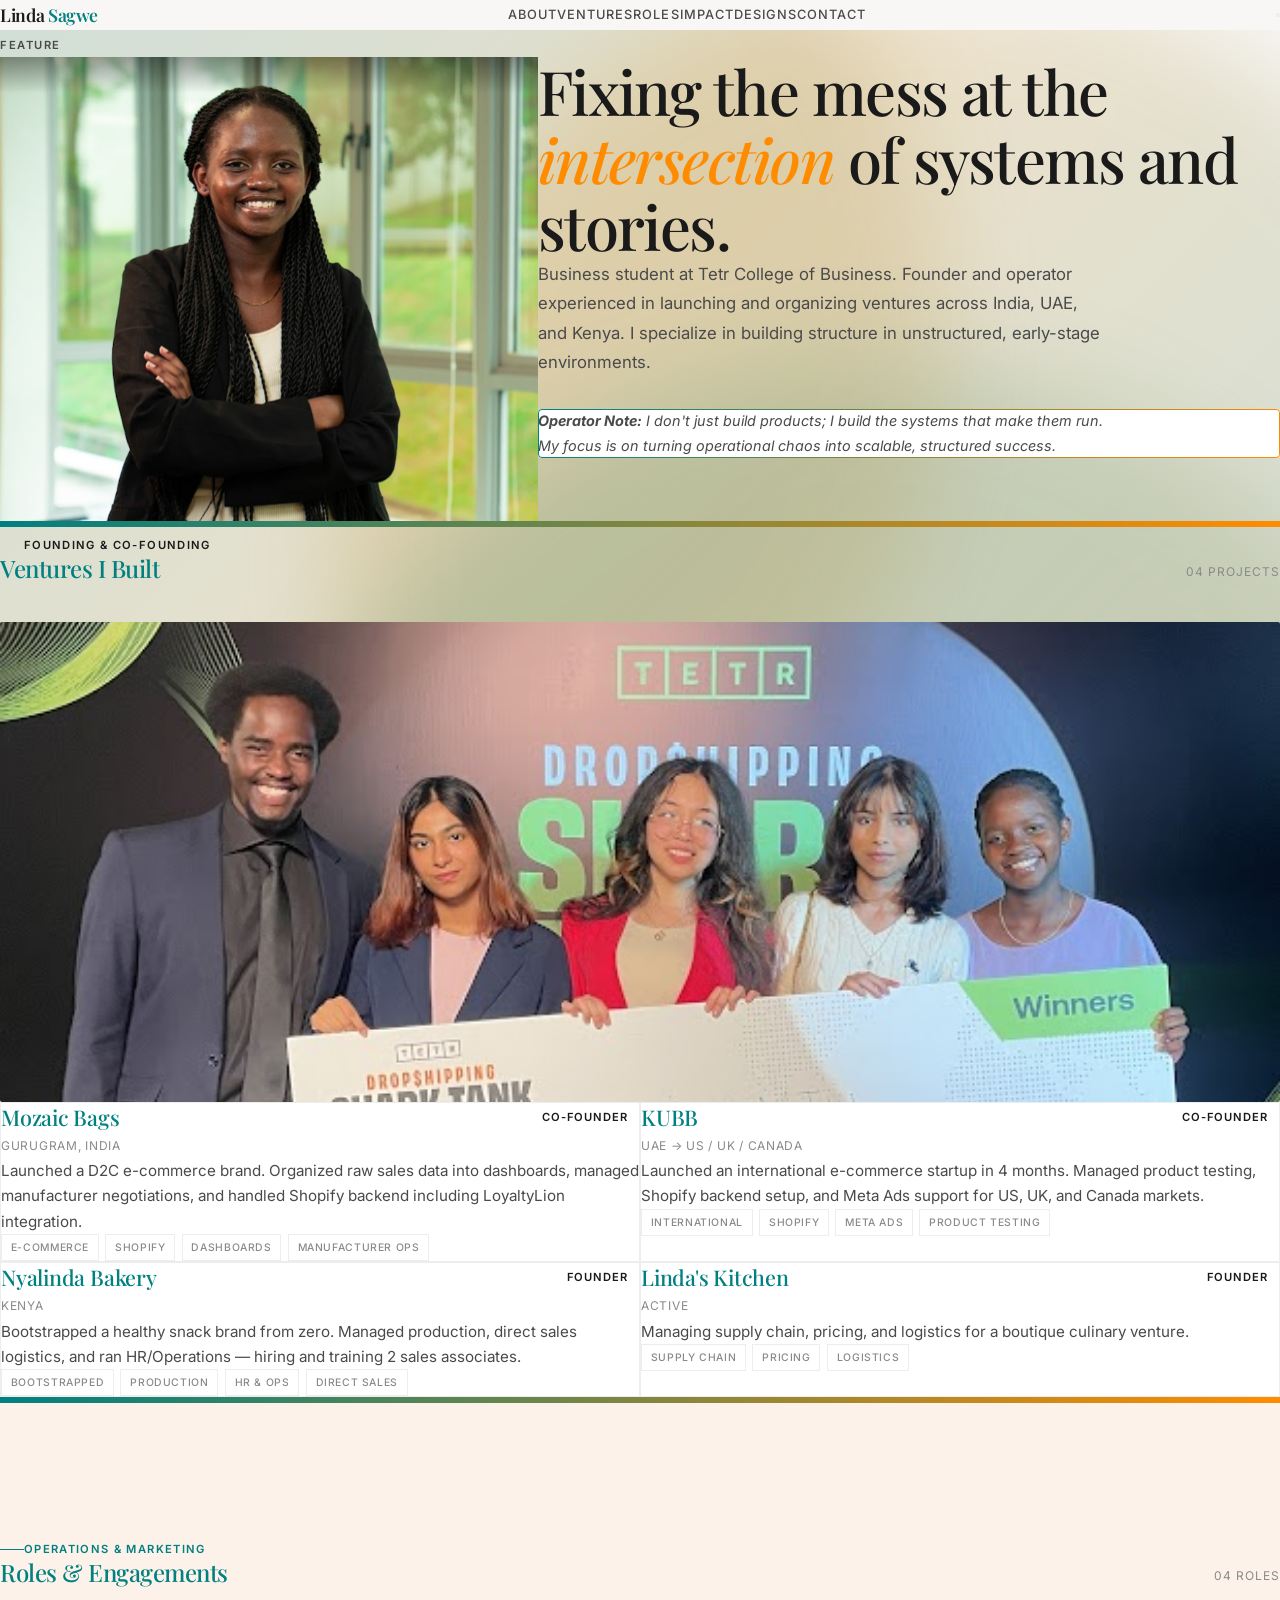
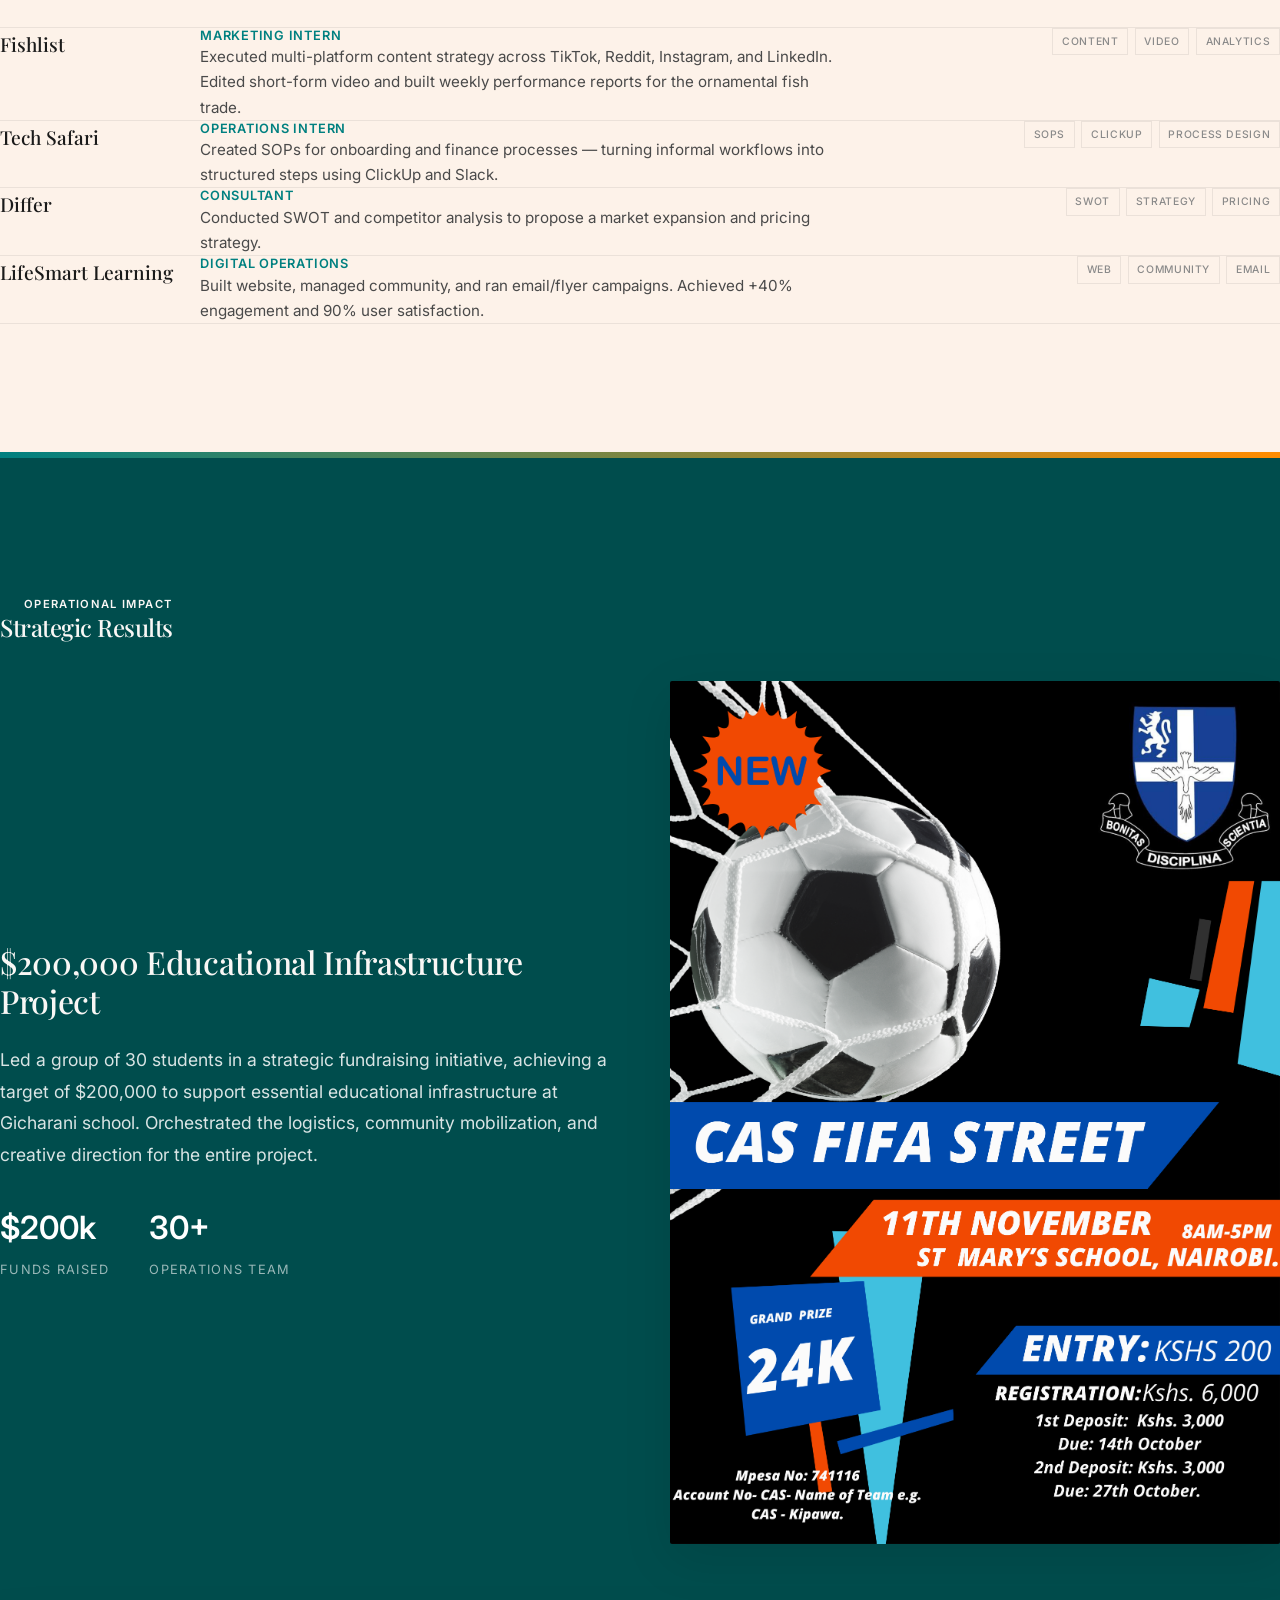
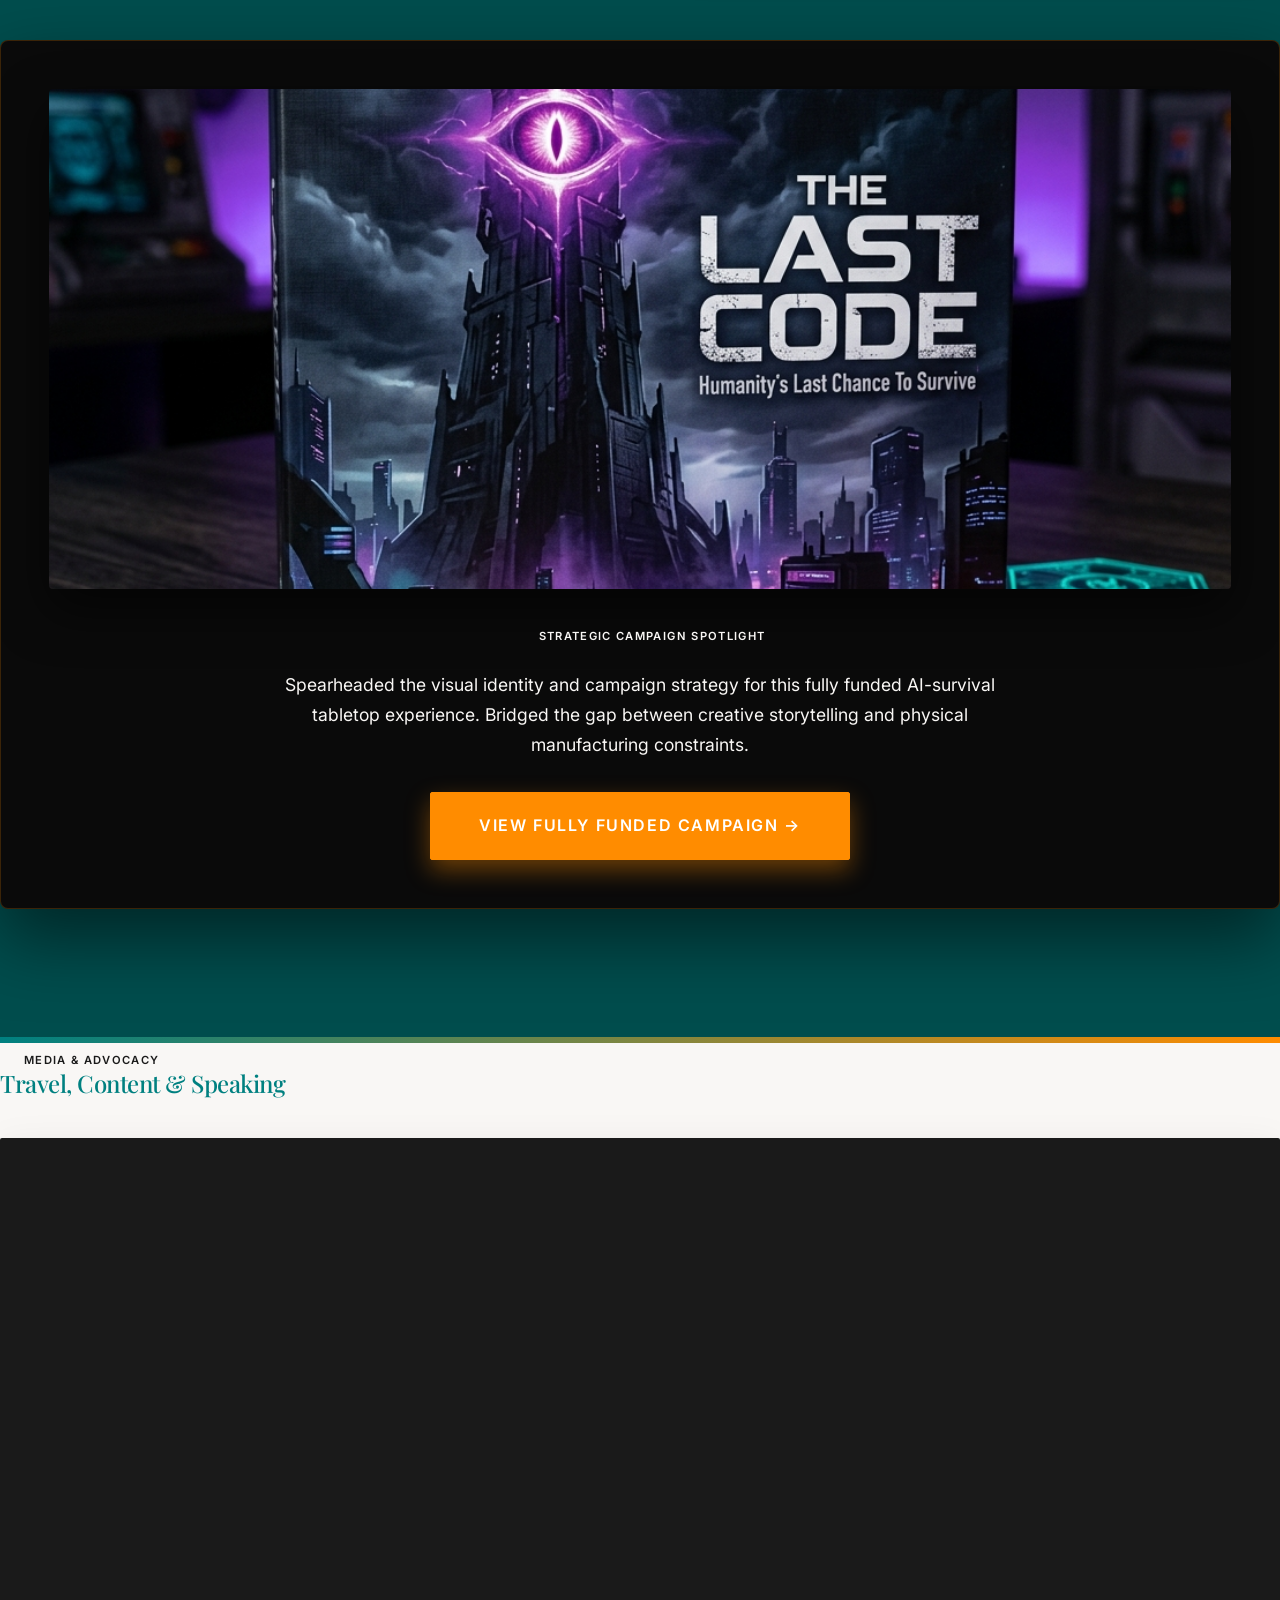
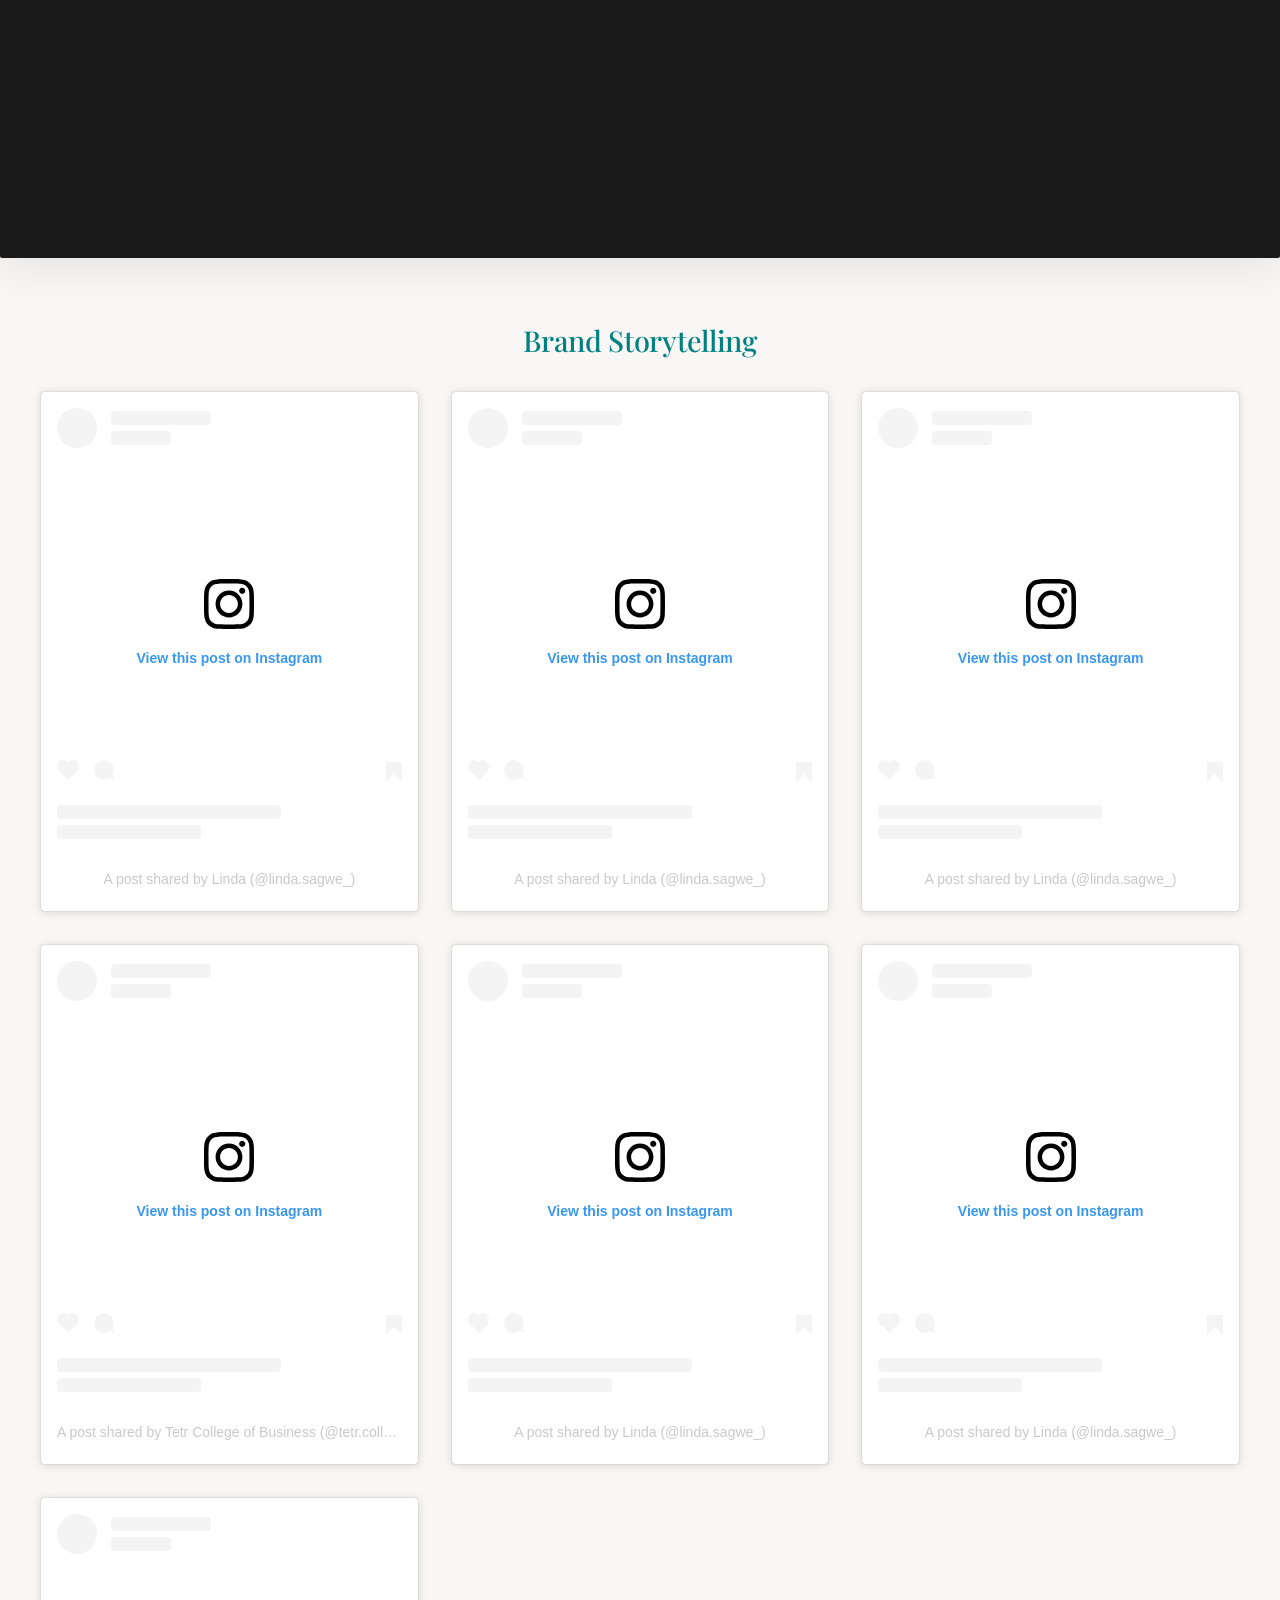
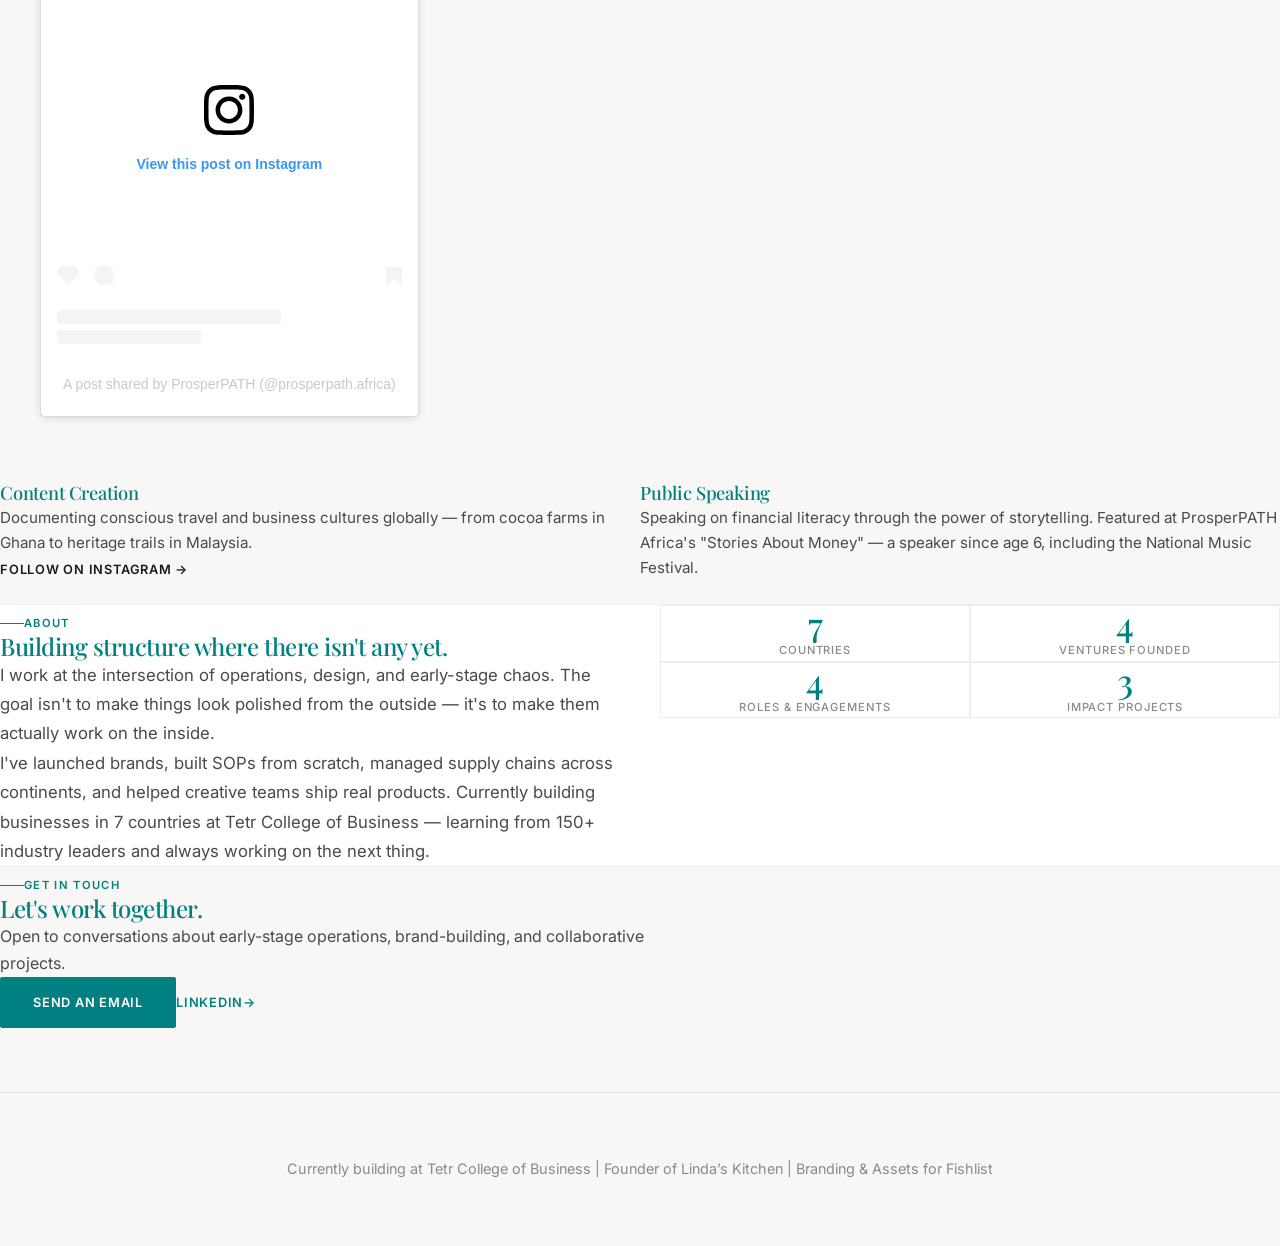
==== index.html @ a7303e4a "High-Contrast Rebrand: Implemented full-section color blocking, dynamic gradient blobs, bold divider" ====
<!DOCTYPE html>
<html lang="en">
<head>
  <meta charset="UTF-8">
  <meta name="viewport" content="width=device-width, initial-scale=1.0">
  <title>Linda Sagwe — Founder, Operator, Builder</title>
  <meta name="description" content="Portfolio of Linda Sagwe. Business student at Tetr College. Founder and operator building structure in unstructured, early-stage environments across India, UAE, and Kenya.">

  <!-- Fonts -->
  <link rel="preconnect" href="https://fonts.googleapis.com">
  <link rel="preconnect" href="https://fonts.gstatic.com" crossorigin>
  <link href="https://fonts.googleapis.com/css2?family=Inter:wght@400;500;600;700&family=Playfair+Display:ital,wght@0,400;0,500;0,600;1,400;1,500&display=swap" rel="stylesheet">

  <!-- Styles -->
  <link rel="stylesheet" href="styles.css">
</head>
<body>

  <div class="bg-blobs">
    <div class="blob blob-1"></div>
    <div class="blob blob-2"></div>
    <div class="blob blob-3"></div>
  </div>

  <div class="container">

    <!-- ========== HEADER ========== -->
    <header class="site-header" id="site-header">
      <a href="index.html" class="logo">Linda <span>Sagwe</span></a>
      <nav class="nav-links" id="nav-links">
        <a href="#about">ABOUT</a>
        <a href="#ventures">VENTURES</a>
        <a href="#roles">ROLES</a>
        <a href="#impact">IMPACT</a>
        <a href="designs.html">DESIGNS</a>
        <a href="#contact">CONTACT</a>
      </nav>
      <button class="menu-toggle" id="menu-toggle" aria-label="Toggle menu">
        <span></span>
        <span></span>
        <span></span>
      </button>
    </header>

    <main>

      <!-- ========== HERO ========== -->
      <section class="hero" id="hero">
        <span class="hero-label reveal">Feature</span>
        <div class="hero-grid">
          <div class="hero-image reveal reveal-delay-1">
            <img src="assets/hero-photo.png" alt="Linda Sagwe — Founder and Operator">
          </div>
          <div class="hero-content">
            <h1 class="reveal reveal-delay-1">Fixing the mess at the <em>intersection</em> of systems and stories.</h1>
            <p class="hero-sub reveal reveal-delay-2">Business student at <a href="https://tetr.com/" target="_blank" style="color: inherit; text-decoration: none;" onmouseover="this.style.opacity='0.7'" onmouseout="this.style.opacity='1'">Tetr College of Business</a>. Founder and operator experienced in launching and organizing ventures across India, UAE, and Kenya. I specialize in building structure in unstructured, early-stage environments.</p>
            
            <div class="operator-box reveal reveal-delay-3" style="margin-top: 2rem;">
              <p style="margin-bottom: 0; font-size: 0.9rem; font-style: italic; color: var(--color-text-secondary);">
                <strong>Operator Note:</strong> I don't just build products; I build the systems that make them run. My focus is on turning operational chaos into scalable, structured success.
              </p>
            </div>
          </div>
        </div>
      </section>

      <hr class="divider-bold">

      <!-- ========== SECTION 1: FOUNDING & CO-FOUNDING ========== -->
      <section id="ventures" class="section-glow-teal-orange">
        <div class="section-header reveal">
          <div>
            <span class="section-label terracotta">Founding & Co-Founding</span>
            <h2>Ventures I Built</h2>
          </div>
          <span class="section-count">04 Projects</span>
        </div>

        <div class="ventures-hero-image reveal">
          <img src="assets/ventures-hero.png" alt="KUBB Labyrinth team winning Tetr Dropshipping Shark Tank Dubai — $2,500 prize">
        </div>

        <div class="ventures-grid stagger-children">

          <!-- Mozaic Bags -->
          <div class="venture-card accent-terracotta reveal">
            <div class="venture-card-header">
              <div>
                <h3><a href="https://www.instagram.com/mozaiclife.co/" target="_blank" style="color: inherit; text-decoration: none;" onmouseover="this.style.opacity='0.7'" onmouseout="this.style.opacity='1'">Mozaic Bags</a></h3>
                <span class="venture-location">Gurugram, India</span>
              </div>
              <span class="venture-role terracotta">Co-Founder</span>
            </div>
            <p>Launched a D2C e-commerce brand. Organized raw sales data into dashboards, managed manufacturer negotiations, and handled Shopify backend including LoyaltyLion integration.</p>
            <div class="venture-tags">
              <span class="venture-tag">E-Commerce</span>
              <span class="venture-tag">Shopify</span>
              <span class="venture-tag">Dashboards</span>
              <span class="venture-tag">Manufacturer Ops</span>
            </div>
          </div>

          <!-- KUBB -->
          <div class="venture-card accent-terracotta reveal">
            <div class="venture-card-header">
              <div>
                <h3>KUBB</h3>
                <span class="venture-location">UAE → US / UK / Canada</span>
              </div>
              <span class="venture-role terracotta">Co-Founder</span>
            </div>
            <p>Launched an international e-commerce startup in 4 months. Managed product testing, Shopify backend setup, and Meta Ads support for US, UK, and Canada markets.</p>
            <div class="venture-tags">
              <span class="venture-tag">International</span>
              <span class="venture-tag">Shopify</span>
              <span class="venture-tag">Meta Ads</span>
              <span class="venture-tag">Product Testing</span>
            </div>
          </div>

          <!-- Nyalinda Bakery -->
          <div class="venture-card accent-terracotta reveal">
            <div class="venture-card-header">
              <div>
                <h3>Nyalinda Bakery</h3>
                <span class="venture-location">Kenya</span>
              </div>
              <span class="venture-role terracotta">Founder</span>
            </div>
            <p>Bootstrapped a healthy snack brand from zero. Managed production, direct sales logistics, and ran HR/Operations — hiring and training 2 sales associates.</p>
            <div class="venture-tags">
              <span class="venture-tag">Bootstrapped</span>
              <span class="venture-tag">Production</span>
              <span class="venture-tag">HR & Ops</span>
              <span class="venture-tag">Direct Sales</span>
            </div>
          </div>

          <!-- Linda's Kitchen -->
          <div class="venture-card accent-terracotta reveal">
            <div class="venture-card-header">
              <div>
                <h3>Linda's Kitchen</h3>
                <span class="venture-location">Active</span>
              </div>
              <span class="venture-role terracotta">Founder</span>
            </div>
            <p>Managing supply chain, pricing, and logistics for a boutique culinary venture.</p>
            <div class="venture-tags">
              <span class="venture-tag">Supply Chain</span>
              <span class="venture-tag">Pricing</span>
              <span class="venture-tag">Logistics</span>
            </div>
          </div>

        </div>
      </section>

      <hr class="divider-bold">

      <!-- ========== SECTION 2: OPERATIONS & MARKETING ========== -->
      <section id="roles" class="section-roles">
        <div class="section-header reveal">
          <div>
            <span class="section-label teal">Operations & Marketing</span>
            <h2>Roles & Engagements</h2>
          </div>
          <span class="section-count">04 Roles</span>
        </div>

        <div class="roles-list">

          <!-- Fishlist -->
          <div class="role-item reveal">
            <span class="role-org"><a href="https://fishlist.com.sg/" target="_blank" style="color: inherit; text-decoration: none;" onmouseover="this.style.opacity='0.7'" onmouseout="this.style.opacity='1'">Fishlist</a></span>
            <div class="role-content">
              <h3>Marketing Intern</h3>
              <p>Executed multi-platform content strategy across TikTok, Reddit, Instagram, and LinkedIn. Edited short-form video and built weekly performance reports for the ornamental fish trade.</p>
            </div>
            <div class="role-tags">
              <span class="venture-tag">Content</span>
              <span class="venture-tag">Video</span>
              <span class="venture-tag">Analytics</span>
            </div>
          </div>

          <!-- Tech Safari -->
          <div class="role-item reveal">
            <span class="role-org"><a href="https://www.techsafari.io/" target="_blank" style="color: inherit; text-decoration: none;" onmouseover="this.style.opacity='0.7'" onmouseout="this.style.opacity='1'">Tech Safari</a></span>
            <div class="role-content">
              <h3>Operations Intern</h3>
              <p>Created SOPs for onboarding and finance processes — turning informal workflows into structured steps using ClickUp and Slack.</p>
            </div>
            <div class="role-tags">
              <span class="venture-tag">SOPs</span>
              <span class="venture-tag">ClickUp</span>
              <span class="venture-tag">Process Design</span>
            </div>
          </div>

          <!-- Differ.chat -->
          <div class="role-item reveal">
            <span class="role-org"><a href="https://www.linkedin.com/company/differ-chat/" target="_blank" style="color: inherit; text-decoration: none;" onmouseover="this.style.opacity='0.7'" onmouseout="this.style.opacity='1'">Differ</a></span>
            <div class="role-content">
              <h3>Consultant</h3>
              <p>Conducted SWOT and competitor analysis to propose a market expansion and pricing strategy.</p>
            </div>
            <div class="role-tags">
              <span class="venture-tag">SWOT</span>
              <span class="venture-tag">Strategy</span>
              <span class="venture-tag">Pricing</span>
            </div>
          </div>

          <!-- Lifesmart -->
          <div class="role-item reveal">
            <span class="role-org"><a href="https://www.linkedin.com/company/lifesmart-learning/" target="_blank" style="color: inherit; text-decoration: none;" onmouseover="this.style.opacity='0.7'" onmouseout="this.style.opacity='1'">LifeSmart Learning</a></span>
            <div class="role-content">
              <h3>Digital Operations</h3>
              <p>Built website, managed community, and ran email/flyer campaigns. Achieved +40% engagement and 90% user satisfaction.</p>
            </div>
            <div class="role-tags">
              <span class="venture-tag">Web</span>
              <span class="venture-tag">Community</span>
              <span class="venture-tag">Email</span>
            </div>
          </div>

        </div>
      </section>

      <hr class="divider-bold">

      <!-- ========== SECTION 3: SOCIAL INNOVATION ========== -->
      <!-- ========== SECTION 3: STRATEGIC IMPACT ========== -->
      <section id="impact" class="section-impact">
        <div class="section-header reveal">
          <div>
            <span class="section-label" style="color: #F9F7F5 !important;">Operational Impact</span>
            <h2 style="color: #F9F7F5 !important;">Strategic Results</h2>
          </div>
        </div>

        <div class="impact-featured reveal" style="display: grid; grid-template-columns: 1fr 1fr; gap: 60px; align-items: center; margin-bottom: 80px;">
          <div class="impact-text">
            <h3 style="font-size: 2rem; margin-bottom: 24px; line-height: 1.2; color: #F9F7F5 !important;">$200,000 Educational Infrastructure Project</h3>
            <p style="font-size: 1.1rem; color: rgba(255,255,255,0.85) !important; line-height: 1.8; margin-bottom: 30px;">
              Led a group of 30 students in a strategic fundraising initiative, achieving a target of $200,000 to support essential educational infrastructure at Gicharani school. Orchestrated the logistics, community mobilization, and creative direction for the entire project.
            </p>
            <div style="display: flex; gap: 40px;">
              <div>
                <span style="display: block; font-size: 2rem; font-weight: 600; color: #fff;">$200k</span>
                <span style="font-size: 0.8rem; text-transform: uppercase; letter-spacing: 0.1em; color: rgba(255,255,255,0.6);">Funds Raised</span>
              </div>
              <div>
                <span style="display: block; font-size: 2rem; font-weight: 600; color: #fff;">30+</span>
                <span style="font-size: 0.8rem; text-transform: uppercase; letter-spacing: 0.1em; color: rgba(255,255,255,0.6);">Operations Team</span>
              </div>
            </div>
          </div>
          <div class="impact-visual">
            <img src="assets/Professional Designs/print-gicharani-charity-sports.png" alt="Gicharani Project Result" loading="lazy" style="width: 100%; height: auto; border-radius: 2px; box-shadow: 0 15px 50px rgba(0,0,0,0.1);">
          </div>
        </div>

        <!-- The Last Code Spotlight (Dark Mode) -->
        <div class="impact-card reveal" style="background: #0a0a0a; padding: 3rem; border: 1px solid rgba(255,140,0,0.2); border-radius: 8px; color: #fff; position: relative; overflow: hidden; display: flex; flex-direction: column; align-items: center; text-align: center; margin-top: 6rem; box-shadow: 0 30px 70px rgba(0,0,0,0.5);">
          <div class="impact-visual" style="z-index: 1; width: 100%; margin-bottom: 2rem;">
            <img src="assets/Professional Designs/last_code_hero_final.png" alt="The Last Code Board Game" loading="lazy" style="width: 100%; height: auto; border-radius: 4px; box-shadow: 0 20px 50px rgba(0,0,0,0.6); object-fit: cover; max-height: 500px;">
          </div>
          <div class="impact-text" style="z-index: 1; max-width: 800px;">
            <span class="section-label terracotta" style="margin-bottom: 1.5rem; color: var(--color-orange); display: inline-block;">Strategic Campaign Spotlight</span>
            <p style="font-size: 1.1rem; color: rgba(255,255,255,0.9); line-height: 1.7; margin-bottom: 32px;">
              Spearheaded the visual identity and campaign strategy for this fully funded AI-survival tabletop experience. Bridged the gap between creative storytelling and physical manufacturing constraints.
            </p>
            <a href="https://www.kickstarter.com/projects/thelastcode/last-code-strategic-board-game-of-ai-and-survival" target="_blank" class="btn btn-teal" style="padding: 1.2rem 3rem; background: var(--color-orange); border-color: var(--color-orange); font-size: 1rem; box-shadow: 0 10px 25px rgba(255, 140, 0, 0.4); text-transform: uppercase; letter-spacing: 0.1em; color: #fff;">View Fully Funded Campaign →</a>
          </div>
        </div>
      </section>

      <hr class="divider-bold">

      <!-- ========== SECTION 4: MEDIA & ADVOCACY ========== -->
      <section id="media">
        <div class="section-header reveal">
          <div>
            <span class="section-label terracotta">Media & Advocacy</span>
            <h2>Travel, Content & Speaking</h2>
          </div>
        </div>

        <!-- Public Speaking Video -->
        <div class="video-embed">
          <iframe
            src="https://www.youtube.com/embed/mu48OIiRcJc"
            title="Linda Sagwe — Stories About Money | ProsperPATH Financial Literacy"
            frameborder="0"
            allow="accelerometer; autoplay; clipboard-write; encrypted-media; gyroscope; picture-in-picture"
            allowfullscreen>
          </iframe>
        </div>

        <!-- Brand Storytelling Instagram Reels -->
        <div style="margin-top: 4rem;">
          <h3 style="text-align: center; margin-bottom: 2rem; font-family: var(--font-serif); font-weight: 500; font-size: 1.8rem;">Brand Storytelling</h3>
          <div style="display: grid; grid-template-columns: repeat(auto-fit, minmax(300px, 1fr)); gap: 2rem; justify-items: center; max-width: 1200px; margin: 0 auto; margin-bottom: 4rem;">
            <blockquote class="instagram-media" data-instgrm-captioned data-instgrm-permalink="https://www.instagram.com/reel/DWKxc9LAtuE/?utm_source=ig_embed&amp;utm_campaign=loading" data-instgrm-version="14" style=" background:#FFF; border:0; border-radius:3px; box-shadow:0 0 1px 0 rgba(0,0,0,0.5),0 1px 10px 0 rgba(0,0,0,0.15); margin: 1px; max-width:400px; min-width:326px; padding:0; width:99.375%; width:-webkit-calc(100% - 2px); width:calc(100% - 2px);"><div style="padding:16px;"> <a href="https://www.instagram.com/reel/DWKxc9LAtuE/?utm_source=ig_embed&amp;utm_campaign=loading" style=" background:#FFFFFF; line-height:0; padding:0 0; text-align:center; text-decoration:none; width:100%;" target="_blank"> <div style=" display: flex; flex-direction: row; align-items: center;"> <div style="background-color: #F4F4F4; border-radius: 50%; flex-grow: 0; height: 40px; margin-right: 14px; width: 40px;"></div> <div style="display: flex; flex-direction: column; flex-grow: 1; justify-content: center;"> <div style=" background-color: #F4F4F4; border-radius: 4px; flex-grow: 0; height: 14px; margin-bottom: 6px; width: 100px;"></div> <div style=" background-color: #F4F4F4; border-radius: 4px; flex-grow: 0; height: 14px; width: 60px;"></div></div></div><div style="padding: 19% 0;"></div> <div style="display:block; height:50px; margin:0 auto 12px; width:50px;"><svg width="50px" height="50px" viewBox="0 0 60 60" version="1.1" xmlns="https://www.w3.org/2000/svg" xmlns:xlink="https://www.w3.org/1999/xlink"><g stroke="none" stroke-width="1" fill="none" fill-rule="evenodd"><g transform="translate(-511.000000, -20.000000)" fill="#000000"><g><path d="M556.869,30.41 C554.814,30.41 553.148,32.076 553.148,34.131 C553.148,36.186 554.814,37.852 556.869,37.852 C558.924,37.852 560.59,36.186 560.59,34.131 C560.59,32.076 558.924,30.41 556.869,30.41 M541,60.657 C535.114,60.657 530.342,55.887 530.342,50 C530.342,44.114 535.114,39.342 541,39.342 C546.887,39.342 551.658,44.114 551.658,50 C551.658,55.887 546.887,60.657 541,60.657 M541,33.886 C532.1,33.886 524.886,41.1 524.886,50 C524.886,58.899 532.1,66.113 541,66.113 C549.9,66.113 557.115,58.899 557.115,50 C557.115,41.1 549.9,33.886 541,33.886 M565.378,62.101 C565.244,65.022 564.756,66.606 564.346,67.663 C563.803,69.06 563.154,70.057 562.106,71.106 C561.058,72.155 560.06,72.803 558.662,73.347 C557.607,73.757 556.021,74.244 553.102,74.378 C549.944,74.521 548.997,74.552 541,74.552 C533.003,74.552 532.056,74.521 528.898,74.378 C525.979,74.244 524.393,73.757 523.338,73.347 C521.94,72.803 520.942,72.155 519.894,71.106 C518.846,70.057 518.197,69.06 517.654,67.663 C517.244,66.606 516.755,65.022 516.623,62.101 C516.479,58.943 516.448,57.996 516.448,50 C516.448,42.003 516.479,41.056 516.623,37.899 C516.755,34.978 517.244,33.391 517.654,32.338 C518.197,30.938 518.846,29.942 519.894,28.894 C520.942,27.846 521.94,27.196 523.338,26.654 C524.393,26.244 525.979,25.756 528.898,25.623 C532.057,25.479 533.004,25.448 541,25.448 C548.997,25.448 549.943,25.479 553.102,25.623 C556.021,25.756 557.607,26.244 558.662,26.654 C560.06,27.196 561.058,27.846 562.106,28.894 C563.154,29.942 563.803,30.938 564.346,32.338 C564.756,33.391 565.244,34.978 565.378,37.899 C565.522,41.056 565.552,42.003 565.552,50 C565.552,57.996 565.522,58.943 565.378,62.101 M570.82,37.631 C570.674,34.438 570.167,32.258 569.425,30.349 C568.659,28.377 567.633,26.702 565.965,25.035 C564.297,23.368 562.623,22.342 560.652,21.575 C558.743,20.834 556.562,20.326 553.369,20.18 C550.169,20.033 549.148,20 541,20 C532.853,20 531.831,20.033 528.631,20.18 C525.438,20.326 523.257,20.834 521.349,21.575 C519.376,22.342 517.703,23.368 516.035,25.035 C514.368,26.702 513.342,28.377 512.574,30.349 C511.834,32.258 511.326,34.438 511.181,37.631 C511.035,40.831 511,41.851 511,50 C511,58.147 511.035,59.17 511.181,62.369 C511.326,65.562 511.834,67.743 512.574,69.651 C513.342,71.625 514.368,73.296 516.035,74.965 C517.703,76.634 519.376,77.658 521.349,78.425 C523.257,79.167 525.438,79.673 528.631,79.82 C531.831,79.965 532.853,80.001 541,80.001 C549.148,80.001 550.169,79.965 553.369,79.82 C556.562,79.673 558.743,79.167 560.652,78.425 C562.623,77.658 564.297,76.634 565.965,74.965 C567.633,73.296 568.659,71.625 569.425,69.651 C570.167,67.743 570.674,65.562 570.82,62.369 C570.966,59.17 571,58.147 571,50 C571,41.851 570.966,40.831 570.82,37.631"></path></g></g></g></svg></div><div style="padding-top: 8px;"> <div style=" color:#3897f0; font-family:Arial,sans-serif; font-size:14px; font-style:normal; font-weight:550; line-height:18px;">View this post on Instagram</div></div><div style="padding: 12.5% 0;"></div> <div style="display: flex; flex-direction: row; margin-bottom: 14px; align-items: center;"><div> <div style="background-color: #F4F4F4; border-radius: 50%; height: 12.5px; width: 12.5px; transform: translateX(0px) translateY(7px);"></div> <div style="background-color: #F4F4F4; height: 12.5px; transform: rotate(-45deg) translateX(3px) translateY(1px); width: 12.5px; flex-grow: 0; margin-right: 14px; margin-left: 2px;"></div> <div style="background-color: #F4F4F4; border-radius: 50%; height: 12.5px; width: 12.5px; transform: translateX(9px) translateY(-18px);"></div></div><div style="margin-left: 8px;"> <div style=" background-color: #F4F4F4; border-radius: 50%; flex-grow: 0; height: 20px; width: 20px;"></div> <div style=" width: 0; height: 0; border-top: 2px solid transparent; border-left: 6px solid #f4f4f4; border-bottom: 2px solid transparent; transform: translateX(16px) translateY(-4px) rotate(30deg)"></div></div><div style="margin-left: auto;"> <div style=" width: 0px; border-top: 8px solid #F4F4F4; border-right: 8px solid transparent; transform: translateY(16px);"></div> <div style=" background-color: #F4F4F4; flex-grow: 0; height: 12px; width: 16px; transform: translateY(-4px);"></div> <div style=" width: 0; height: 0; border-top: 8px solid #F4F4F4; border-left: 8px solid transparent; transform: translateY(-4px) translateX(8px);"></div></div></div> <div style="display: flex; flex-direction: column; flex-grow: 1; justify-content: center; margin-bottom: 24px;"> <div style=" background-color: #F4F4F4; border-radius: 4px; flex-grow: 0; height: 14px; margin-bottom: 6px; width: 224px;"></div> <div style=" background-color: #F4F4F4; border-radius: 4px; flex-grow: 0; height: 14px; width: 144px;"></div></div></a><p style=" color:#c9c8cd; font-family:Arial,sans-serif; font-size:14px; line-height:17px; margin-bottom:0; margin-top:8px; overflow:hidden; padding:8px 0 7px; text-align:center; text-overflow:ellipsis; white-space:nowrap;"><a href="https://www.instagram.com/reel/DWKxc9LAtuE/?utm_source=ig_embed&amp;utm_campaign=loading" style=" color:#c9c8cd; font-family:Arial,sans-serif; font-size:14px; font-style:normal; font-weight:normal; line-height:17px; text-decoration:none;" target="_blank">A post shared by Linda (@linda.sagwe_)</a></p></div></blockquote>
            <blockquote class="instagram-media" data-instgrm-captioned data-instgrm-permalink="https://www.instagram.com/reel/DUOJccJgm9J/?utm_source=ig_embed&amp;utm_campaign=loading" data-instgrm-version="14" style=" background:#FFF; border:0; border-radius:3px; box-shadow:0 0 1px 0 rgba(0,0,0,0.5),0 1px 10px 0 rgba(0,0,0,0.15); margin: 1px; max-width:400px; min-width:326px; padding:0; width:99.375%; width:-webkit-calc(100% - 2px); width:calc(100% - 2px);"><div style="padding:16px;"> <a href="https://www.instagram.com/reel/DUOJccJgm9J/?utm_source=ig_embed&amp;utm_campaign=loading" style=" background:#FFFFFF; line-height:0; padding:0 0; text-align:center; text-decoration:none; width:100%;" target="_blank"> <div style=" display: flex; flex-direction: row; align-items: center;"> <div style="background-color: #F4F4F4; border-radius: 50%; flex-grow: 0; height: 40px; margin-right: 14px; width: 40px;"></div> <div style="display: flex; flex-direction: column; flex-grow: 1; justify-content: center;"> <div style=" background-color: #F4F4F4; border-radius: 4px; flex-grow: 0; height: 14px; margin-bottom: 6px; width: 100px;"></div> <div style=" background-color: #F4F4F4; border-radius: 4px; flex-grow: 0; height: 14px; width: 60px;"></div></div></div><div style="padding: 19% 0;"></div> <div style="display:block; height:50px; margin:0 auto 12px; width:50px;"><svg width="50px" height="50px" viewBox="0 0 60 60" version="1.1" xmlns="https://www.w3.org/2000/svg" xmlns:xlink="https://www.w3.org/1999/xlink"><g stroke="none" stroke-width="1" fill="none" fill-rule="evenodd"><g transform="translate(-511.000000, -20.000000)" fill="#000000"><g><path d="M556.869,30.41 C554.814,30.41 553.148,32.076 553.148,34.131 C553.148,36.186 554.814,37.852 556.869,37.852 C558.924,37.852 560.59,36.186 560.59,34.131 C560.59,32.076 558.924,30.41 556.869,30.41 M541,60.657 C535.114,60.657 530.342,55.887 530.342,50 C530.342,44.114 535.114,39.342 541,39.342 C546.887,39.342 551.658,44.114 551.658,50 C551.658,55.887 546.887,60.657 541,60.657 M541,33.886 C532.1,33.886 524.886,41.1 524.886,50 C524.886,58.899 532.1,66.113 541,66.113 C549.9,66.113 557.115,58.899 557.115,50 C557.115,41.1 549.9,33.886 541,33.886 M565.378,62.101 C565.244,65.022 564.756,66.606 564.346,67.663 C563.803,69.06 563.154,70.057 562.106,71.106 C561.058,72.155 560.06,72.803 558.662,73.347 C557.607,73.757 556.021,74.244 553.102,74.378 C549.944,74.521 548.997,74.552 541,74.552 C533.003,74.552 532.056,74.521 528.898,74.378 C525.979,74.244 524.393,73.757 523.338,73.347 C521.94,72.803 520.942,72.155 519.894,71.106 C518.846,70.057 518.197,69.06 517.654,67.663 C517.244,66.606 516.755,65.022 516.623,62.101 C516.479,58.943 516.448,57.996 516.448,50 C516.448,42.003 516.479,41.056 516.623,37.899 C516.755,34.978 517.244,33.391 517.654,32.338 C518.197,30.938 518.846,29.942 519.894,28.894 C520.942,27.846 521.94,27.196 523.338,26.654 C524.393,26.244 525.979,25.756 528.898,25.623 C532.057,25.479 533.004,25.448 541,25.448 C548.997,25.448 549.943,25.479 553.102,25.623 C556.021,25.756 557.607,26.244 558.662,26.654 C560.06,27.196 561.058,27.846 562.106,28.894 C563.154,29.942 563.803,30.938 564.346,32.338 C564.756,33.391 565.244,34.978 565.378,37.899 C565.522,41.056 565.552,42.003 565.552,50 C565.552,57.996 565.522,58.943 565.378,62.101 M570.82,37.631 C570.674,34.438 570.167,32.258 569.425,30.349 C568.659,28.377 567.633,26.702 565.965,25.035 C564.297,23.368 562.623,22.342 560.652,21.575 C558.743,20.834 556.562,20.326 553.369,20.18 C550.169,20.033 549.148,20 541,20 C532.853,20 531.831,20.033 528.631,20.18 C525.438,20.326 523.257,20.834 521.349,21.575 C519.376,22.342 517.703,23.368 516.035,25.035 C514.368,26.702 513.342,28.377 512.574,30.349 C511.834,32.258 511.326,34.438 511.181,37.631 C511.035,40.831 511,41.851 511,50 C511,58.147 511.035,59.17 511.181,62.369 C511.326,65.562 511.834,67.743 512.574,69.651 C513.342,71.625 514.368,73.296 516.035,74.965 C517.703,76.634 519.376,77.658 521.349,78.425 C523.257,79.167 525.438,79.673 528.631,79.82 C531.831,79.965 532.853,80.001 541,80.001 C549.148,80.001 550.169,79.965 553.369,79.82 C556.562,79.673 558.743,79.167 560.652,78.425 C562.623,77.658 564.297,76.634 565.965,74.965 C567.633,73.296 568.659,71.625 569.425,69.651 C570.167,67.743 570.674,65.562 570.82,62.369 C570.966,59.17 571,58.147 571,50 C571,41.851 570.966,40.831 570.82,37.631"></path></g></g></g></svg></div><div style="padding-top: 8px;"> <div style=" color:#3897f0; font-family:Arial,sans-serif; font-size:14px; font-style:normal; font-weight:550; line-height:18px;">View this post on Instagram</div></div><div style="padding: 12.5% 0;"></div> <div style="display: flex; flex-direction: row; margin-bottom: 14px; align-items: center;"><div> <div style="background-color: #F4F4F4; border-radius: 50%; height: 12.5px; width: 12.5px; transform: translateX(0px) translateY(7px);"></div> <div style="background-color: #F4F4F4; height: 12.5px; transform: rotate(-45deg) translateX(3px) translateY(1px); width: 12.5px; flex-grow: 0; margin-right: 14px; margin-left: 2px;"></div> <div style="background-color: #F4F4F4; border-radius: 50%; height: 12.5px; width: 12.5px; transform: translateX(9px) translateY(-18px);"></div></div><div style="margin-left: 8px;"> <div style=" background-color: #F4F4F4; border-radius: 50%; flex-grow: 0; height: 20px; width: 20px;"></div> <div style=" width: 0; height: 0; border-top: 2px solid transparent; border-left: 6px solid #f4f4f4; border-bottom: 2px solid transparent; transform: translateX(16px) translateY(-4px) rotate(30deg)"></div></div><div style="margin-left: auto;"> <div style=" width: 0px; border-top: 8px solid #F4F4F4; border-right: 8px solid transparent; transform: translateY(16px);"></div> <div style=" background-color: #F4F4F4; flex-grow: 0; height: 12px; width: 16px; transform: translateY(-4px);"></div> <div style=" width: 0; height: 0; border-top: 8px solid #F4F4F4; border-left: 8px solid transparent; transform: translateY(-4px) translateX(8px);"></div></div></div> <div style="display: flex; flex-direction: column; flex-grow: 1; justify-content: center; margin-bottom: 24px;"> <div style=" background-color: #F4F4F4; border-radius: 4px; flex-grow: 0; height: 14px; margin-bottom: 6px; width: 224px;"></div> <div style=" background-color: #F4F4F4; border-radius: 4px; flex-grow: 0; height: 14px; width: 144px;"></div></div></a><p style=" color:#c9c8cd; font-family:Arial,sans-serif; font-size:14px; line-height:17px; margin-bottom:0; margin-top:8px; overflow:hidden; padding:8px 0 7px; text-align:center; text-overflow:ellipsis; white-space:nowrap;"><a href="https://www.instagram.com/reel/DUOJccJgm9J/?utm_source=ig_embed&amp;utm_campaign=loading" style=" color:#c9c8cd; font-family:Arial,sans-serif; font-size:14px; font-style:normal; font-weight:normal; line-height:17px; text-decoration:none;" target="_blank">A post shared by Linda (@linda.sagwe_)</a></p></div></blockquote>
            <blockquote class="instagram-media" data-instgrm-captioned data-instgrm-permalink="https://www.instagram.com/reel/DTsjANvAnOE/?utm_source=ig_embed&amp;utm_campaign=loading" data-instgrm-version="14" style=" background:#FFF; border:0; border-radius:3px; box-shadow:0 0 1px 0 rgba(0,0,0,0.5),0 1px 10px 0 rgba(0,0,0,0.15); margin: 1px; max-width:400px; min-width:326px; padding:0; width:99.375%; width:-webkit-calc(100% - 2px); width:calc(100% - 2px);"><div style="padding:16px;"> <a href="https://www.instagram.com/reel/DTsjANvAnOE/?utm_source=ig_embed&amp;utm_campaign=loading" style=" background:#FFFFFF; line-height:0; padding:0 0; text-align:center; text-decoration:none; width:100%;" target="_blank"> <div style=" display: flex; flex-direction: row; align-items: center;"> <div style="background-color: #F4F4F4; border-radius: 50%; flex-grow: 0; height: 40px; margin-right: 14px; width: 40px;"></div> <div style="display: flex; flex-direction: column; flex-grow: 1; justify-content: center;"> <div style=" background-color: #F4F4F4; border-radius: 4px; flex-grow: 0; height: 14px; margin-bottom: 6px; width: 100px;"></div> <div style=" background-color: #F4F4F4; border-radius: 4px; flex-grow: 0; height: 14px; width: 60px;"></div></div></div><div style="padding: 19% 0;"></div> <div style="display:block; height:50px; margin:0 auto 12px; width:50px;"><svg width="50px" height="50px" viewBox="0 0 60 60" version="1.1" xmlns="https://www.w3.org/2000/svg" xmlns:xlink="https://www.w3.org/1999/xlink"><g stroke="none" stroke-width="1" fill="none" fill-rule="evenodd"><g transform="translate(-511.000000, -20.000000)" fill="#000000"><g><path d="M556.869,30.41 C554.814,30.41 553.148,32.076 553.148,34.131 C553.148,36.186 554.814,37.852 556.869,37.852 C558.924,37.852 560.59,36.186 560.59,34.131 C560.59,32.076 558.924,30.41 556.869,30.41 M541,60.657 C535.114,60.657 530.342,55.887 530.342,50 C530.342,44.114 535.114,39.342 541,39.342 C546.887,39.342 551.658,44.114 551.658,50 C551.658,55.887 546.887,60.657 541,60.657 M541,33.886 C532.1,33.886 524.886,41.1 524.886,50 C524.886,58.899 532.1,66.113 541,66.113 C549.9,66.113 557.115,58.899 557.115,50 C557.115,41.1 549.9,33.886 541,33.886 M565.378,62.101 C565.244,65.022 564.756,66.606 564.346,67.663 C563.803,69.06 563.154,70.057 562.106,71.106 C561.058,72.155 560.06,72.803 558.662,73.347 C557.607,73.757 556.021,74.244 553.102,74.378 C549.944,74.521 548.997,74.552 541,74.552 C533.003,74.552 532.056,74.521 528.898,74.378 C525.979,74.244 524.393,73.757 523.338,73.347 C521.94,72.803 520.942,72.155 519.894,71.106 C518.846,70.057 518.197,69.06 517.654,67.663 C517.244,66.606 516.755,65.022 516.623,62.101 C516.479,58.943 516.448,57.996 516.448,50 C516.448,42.003 516.479,41.056 516.623,37.899 C516.755,34.978 517.244,33.391 517.654,32.338 C518.197,30.938 518.846,29.942 519.894,28.894 C520.942,27.846 521.94,27.196 523.338,26.654 C524.393,26.244 525.979,25.756 528.898,25.623 C532.057,25.479 533.004,25.448 541,25.448 C548.997,25.448 549.943,25.479 553.102,25.623 C556.021,25.756 557.607,26.244 558.662,26.654 C560.06,27.196 561.058,27.846 562.106,28.894 C563.154,29.942 563.803,30.938 564.346,32.338 C564.756,33.391 565.244,34.978 565.378,37.899 C565.522,41.056 565.552,42.003 565.552,50 C565.552,57.996 565.522,58.943 565.378,62.101 M570.82,37.631 C570.674,34.438 570.167,32.258 569.425,30.349 C568.659,28.377 567.633,26.702 565.965,25.035 C564.297,23.368 562.623,22.342 560.652,21.575 C558.743,20.834 556.562,20.326 553.369,20.18 C550.169,20.033 549.148,20 541,20 C532.853,20 531.831,20.033 528.631,20.18 C525.438,20.326 523.257,20.834 521.349,21.575 C519.376,22.342 517.703,23.368 516.035,25.035 C514.368,26.702 513.342,28.377 512.574,30.349 C511.834,32.258 511.326,34.438 511.181,37.631 C511.035,40.831 511,41.851 511,50 C511,58.147 511.035,59.17 511.181,62.369 C511.326,65.562 511.834,67.743 512.574,69.651 C513.342,71.625 514.368,73.296 516.035,74.965 C517.703,76.634 519.376,77.658 521.349,78.425 C523.257,79.167 525.438,79.673 528.631,79.82 C531.831,79.965 532.853,80.001 541,80.001 C549.148,80.001 550.169,79.965 553.369,79.82 C556.562,79.673 558.743,79.167 560.652,78.425 C562.623,77.658 564.297,76.634 565.965,74.965 C567.633,73.296 568.659,71.625 569.425,69.651 C570.167,67.743 570.674,65.562 570.82,62.369 C570.966,59.17 571,58.147 571,50 C571,41.851 570.966,40.831 570.82,37.631"></path></g></g></g></svg></div><div style="padding-top: 8px;"> <div style=" color:#3897f0; font-family:Arial,sans-serif; font-size:14px; font-style:normal; font-weight:550; line-height:18px;">View this post on Instagram</div></div><div style="padding: 12.5% 0;"></div> <div style="display: flex; flex-direction: row; margin-bottom: 14px; align-items: center;"><div> <div style="background-color: #F4F4F4; border-radius: 50%; height: 12.5px; width: 12.5px; transform: translateX(0px) translateY(7px);"></div> <div style="background-color: #F4F4F4; height: 12.5px; transform: rotate(-45deg) translateX(3px) translateY(1px); width: 12.5px; flex-grow: 0; margin-right: 14px; margin-left: 2px;"></div> <div style="background-color: #F4F4F4; border-radius: 50%; height: 12.5px; width: 12.5px; transform: translateX(9px) translateY(-18px);"></div></div><div style="margin-left: 8px;"> <div style=" background-color: #F4F4F4; border-radius: 50%; flex-grow: 0; height: 20px; width: 20px;"></div> <div style=" width: 0; height: 0; border-top: 2px solid transparent; border-left: 6px solid #f4f4f4; border-bottom: 2px solid transparent; transform: translateX(16px) translateY(-4px) rotate(30deg)"></div></div><div style="margin-left: auto;"> <div style=" width: 0px; border-top: 8px solid #F4F4F4; border-right: 8px solid transparent; transform: translateY(16px);"></div> <div style=" background-color: #F4F4F4; flex-grow: 0; height: 12px; width: 16px; transform: translateY(-4px);"></div> <div style=" width: 0; height: 0; border-top: 8px solid #F4F4F4; border-left: 8px solid transparent; transform: translateY(-4px) translateX(8px);"></div></div></div> <div style="display: flex; flex-direction: column; flex-grow: 1; justify-content: center; margin-bottom: 24px;"> <div style=" background-color: #F4F4F4; border-radius: 4px; flex-grow: 0; height: 14px; margin-bottom: 6px; width: 224px;"></div> <div style=" background-color: #F4F4F4; border-radius: 4px; flex-grow: 0; height: 14px; width: 144px;"></div></div></a><p style=" color:#c9c8cd; font-family:Arial,sans-serif; font-size:14px; line-height:17px; margin-bottom:0; margin-top:8px; overflow:hidden; padding:8px 0 7px; text-align:center; text-overflow:ellipsis; white-space:nowrap;"><a href="https://www.instagram.com/reel/DTsjANvAnOE/?utm_source=ig_embed&amp;utm_campaign=loading" style=" color:#c9c8cd; font-family:Arial,sans-serif; font-size:14px; font-style:normal; font-weight:normal; line-height:17px; text-decoration:none;" target="_blank">A post shared by Linda (@linda.sagwe_)</a></p></div></blockquote>
            <blockquote class="instagram-media" data-instgrm-captioned data-instgrm-permalink="https://www.instagram.com/reel/DJwcbB-Tpo3/?utm_source=ig_embed&amp;utm_campaign=loading" data-instgrm-version="14" style=" background:#FFF; border:0; border-radius:3px; box-shadow:0 0 1px 0 rgba(0,0,0,0.5),0 1px 10px 0 rgba(0,0,0,0.15); margin: 1px; max-width:400px; min-width:326px; padding:0; width:99.375%; width:-webkit-calc(100% - 2px); width:calc(100% - 2px);"><div style="padding:16px;"> <a href="https://www.instagram.com/reel/DJwcbB-Tpo3/?utm_source=ig_embed&amp;utm_campaign=loading" style=" background:#FFFFFF; line-height:0; padding:0 0; text-align:center; text-decoration:none; width:100%;" target="_blank"> <div style=" display: flex; flex-direction: row; align-items: center;"> <div style="background-color: #F4F4F4; border-radius: 50%; flex-grow: 0; height: 40px; margin-right: 14px; width: 40px;"></div> <div style="display: flex; flex-direction: column; flex-grow: 1; justify-content: center;"> <div style=" background-color: #F4F4F4; border-radius: 4px; flex-grow: 0; height: 14px; margin-bottom: 6px; width: 100px;"></div> <div style=" background-color: #F4F4F4; border-radius: 4px; flex-grow: 0; height: 14px; width: 60px;"></div></div></div><div style="padding: 19% 0;"></div> <div style="display:block; height:50px; margin:0 auto 12px; width:50px;"><svg width="50px" height="50px" viewBox="0 0 60 60" version="1.1" xmlns="https://www.w3.org/2000/svg" xmlns:xlink="https://www.w3.org/1999/xlink"><g stroke="none" stroke-width="1" fill="none" fill-rule="evenodd"><g transform="translate(-511.000000, -20.000000)" fill="#000000"><g><path d="M556.869,30.41 C554.814,30.41 553.148,32.076 553.148,34.131 C553.148,36.186 554.814,37.852 556.869,37.852 C558.924,37.852 560.59,36.186 560.59,34.131 C560.59,32.076 558.924,30.41 556.869,30.41 M541,60.657 C535.114,60.657 530.342,55.887 530.342,50 C530.342,44.114 535.114,39.342 541,39.342 C546.887,39.342 551.658,44.114 551.658,50 C551.658,55.887 546.887,60.657 541,60.657 M541,33.886 C532.1,33.886 524.886,41.1 524.886,50 C524.886,58.899 532.1,66.113 541,66.113 C549.9,66.113 557.115,58.899 557.115,50 C557.115,41.1 549.9,33.886 541,33.886 M565.378,62.101 C565.244,65.022 564.756,66.606 564.346,67.663 C563.803,69.06 563.154,70.057 562.106,71.106 C561.058,72.155 560.06,72.803 558.662,73.347 C557.607,73.757 556.021,74.244 553.102,74.378 C549.944,74.521 548.997,74.552 541,74.552 C533.003,74.552 532.056,74.521 528.898,74.378 C525.979,74.244 524.393,73.757 523.338,73.347 C521.94,72.803 520.942,72.155 519.894,71.106 C518.846,70.057 518.197,69.06 517.654,67.663 C517.244,66.606 516.755,65.022 516.623,62.101 C516.479,58.943 516.448,57.996 516.448,50 C516.448,42.003 516.479,41.056 516.623,37.899 C516.755,34.978 517.244,33.391 517.654,32.338 C518.197,30.938 518.846,29.942 519.894,28.894 C520.942,27.846 521.94,27.196 523.338,26.654 C524.393,26.244 525.979,25.756 528.898,25.623 C532.057,25.479 533.004,25.448 541,25.448 C548.997,25.448 549.943,25.479 553.102,25.623 C556.021,25.756 557.607,26.244 558.662,26.654 C560.06,27.196 561.058,27.846 562.106,28.894 C563.154,29.942 563.803,30.938 564.346,32.338 C564.756,33.391 565.244,34.978 565.378,37.899 C565.522,41.056 565.552,42.003 565.552,50 C565.552,57.996 565.522,58.943 565.378,62.101 M570.82,37.631 C570.674,34.438 570.167,32.258 569.425,30.349 C568.659,28.377 567.633,26.702 565.965,25.035 C564.297,23.368 562.623,22.342 560.652,21.575 C558.743,20.834 556.562,20.326 553.369,20.18 C550.169,20.033 549.148,20 541,20 C532.853,20 531.831,20.033 528.631,20.18 C525.438,20.326 523.257,20.834 521.349,21.575 C519.376,22.342 517.703,23.368 516.035,25.035 C514.368,26.702 513.342,28.377 512.574,30.349 C511.834,32.258 511.326,34.438 511.181,37.631 C511.035,40.831 511,41.851 511,50 C511,58.147 511.035,59.17 511.181,62.369 C511.326,65.562 511.834,67.743 512.574,69.651 C513.342,71.625 514.368,73.296 516.035,74.965 C517.703,76.634 519.376,77.658 521.349,78.425 C523.257,79.167 525.438,79.673 528.631,79.82 C531.831,79.965 532.853,80.001 541,80.001 C549.148,80.001 550.169,79.965 553.369,79.82 C556.562,79.673 558.743,79.167 560.652,78.425 C562.623,77.658 564.297,76.634 565.965,74.965 C567.633,73.296 568.659,71.625 569.425,69.651 C570.167,67.743 570.674,65.562 570.82,62.369 C570.966,59.17 571,58.147 571,50 C571,41.851 570.966,40.831 570.82,37.631"></path></g></g></g></svg></div><div style="padding-top: 8px;"> <div style=" color:#3897f0; font-family:Arial,sans-serif; font-size:14px; font-style:normal; font-weight:550; line-height:18px;">View this post on Instagram</div></div><div style="padding: 12.5% 0;"></div> <div style="display: flex; flex-direction: row; margin-bottom: 14px; align-items: center;"><div> <div style="background-color: #F4F4F4; border-radius: 50%; height: 12.5px; width: 12.5px; transform: translateX(0px) translateY(7px);"></div> <div style="background-color: #F4F4F4; height: 12.5px; transform: rotate(-45deg) translateX(3px) translateY(1px); width: 12.5px; flex-grow: 0; margin-right: 14px; margin-left: 2px;"></div> <div style="background-color: #F4F4F4; border-radius: 50%; height: 12.5px; width: 12.5px; transform: translateX(9px) translateY(-18px);"></div></div><div style="margin-left: 8px;"> <div style=" background-color: #F4F4F4; border-radius: 50%; flex-grow: 0; height: 20px; width: 20px;"></div> <div style=" width: 0; height: 0; border-top: 2px solid transparent; border-left: 6px solid #f4f4f4; border-bottom: 2px solid transparent; transform: translateX(16px) translateY(-4px) rotate(30deg)"></div></div><div style="margin-left: auto;"> <div style=" width: 0px; border-top: 8px solid #F4F4F4; border-right: 8px solid transparent; transform: translateY(16px);"></div> <div style=" background-color: #F4F4F4; flex-grow: 0; height: 12px; width: 16px; transform: translateY(-4px);"></div> <div style=" width: 0; height: 0; border-top: 8px solid #F4F4F4; border-left: 8px solid transparent; transform: translateY(-4px) translateX(8px);"></div></div></div> <div style="display: flex; flex-direction: column; flex-grow: 1; justify-content: center; margin-bottom: 24px;"> <div style=" background-color: #F4F4F4; border-radius: 4px; flex-grow: 0; height: 14px; margin-bottom: 6px; width: 224px;"></div> <div style=" background-color: #F4F4F4; border-radius: 4px; flex-grow: 0; height: 14px; width: 144px;"></div></div></a><p style=" color:#c9c8cd; font-family:Arial,sans-serif; font-size:14px; line-height:17px; margin-bottom:0; margin-top:8px; overflow:hidden; padding:8px 0 7px; text-align:center; text-overflow:ellipsis; white-space:nowrap;"><a href="https://www.instagram.com/reel/DJwcbB-Tpo3/?utm_source=ig_embed&amp;utm_campaign=loading" style=" color:#c9c8cd; font-family:Arial,sans-serif; font-size:14px; font-style:normal; font-weight:normal; line-height:17px; text-decoration:none;" target="_blank">A post shared by Tetr College of Business (@tetr.college)</a></p></div></blockquote>
            <blockquote class="instagram-media" data-instgrm-captioned data-instgrm-permalink="https://www.instagram.com/reel/DJpLrhQC332/?utm_source=ig_embed&amp;utm_campaign=loading" data-instgrm-version="14" style=" background:#FFF; border:0; border-radius:3px; box-shadow:0 0 1px 0 rgba(0,0,0,0.5),0 1px 10px 0 rgba(0,0,0,0.15); margin: 1px; max-width:400px; min-width:326px; padding:0; width:99.375%; width:-webkit-calc(100% - 2px); width:calc(100% - 2px);"><div style="padding:16px;"> <a href="https://www.instagram.com/reel/DJpLrhQC332/?utm_source=ig_embed&amp;utm_campaign=loading" style=" background:#FFFFFF; line-height:0; padding:0 0; text-align:center; text-decoration:none; width:100%;" target="_blank"> <div style=" display: flex; flex-direction: row; align-items: center;"> <div style="background-color: #F4F4F4; border-radius: 50%; flex-grow: 0; height: 40px; margin-right: 14px; width: 40px;"></div> <div style="display: flex; flex-direction: column; flex-grow: 1; justify-content: center;"> <div style=" background-color: #F4F4F4; border-radius: 4px; flex-grow: 0; height: 14px; margin-bottom: 6px; width: 100px;"></div> <div style=" background-color: #F4F4F4; border-radius: 4px; flex-grow: 0; height: 14px; width: 60px;"></div></div></div><div style="padding: 19% 0;"></div> <div style="display:block; height:50px; margin:0 auto 12px; width:50px;"><svg width="50px" height="50px" viewBox="0 0 60 60" version="1.1" xmlns="https://www.w3.org/2000/svg" xmlns:xlink="https://www.w3.org/1999/xlink"><g stroke="none" stroke-width="1" fill="none" fill-rule="evenodd"><g transform="translate(-511.000000, -20.000000)" fill="#000000"><g><path d="M556.869,30.41 C554.814,30.41 553.148,32.076 553.148,34.131 C553.148,36.186 554.814,37.852 556.869,37.852 C558.924,37.852 560.59,36.186 560.59,34.131 C560.59,32.076 558.924,30.41 556.869,30.41 M541,60.657 C535.114,60.657 530.342,55.887 530.342,50 C530.342,44.114 535.114,39.342 541,39.342 C546.887,39.342 551.658,44.114 551.658,50 C551.658,55.887 546.887,60.657 541,60.657 M541,33.886 C532.1,33.886 524.886,41.1 524.886,50 C524.886,58.899 532.1,66.113 541,66.113 C549.9,66.113 557.115,58.899 557.115,50 C557.115,41.1 549.9,33.886 541,33.886 M565.378,62.101 C565.244,65.022 564.756,66.606 564.346,67.663 C563.803,69.06 563.154,70.057 562.106,71.106 C561.058,72.155 560.06,72.803 558.662,73.347 C557.607,73.757 556.021,74.244 553.102,74.378 C549.944,74.521 548.997,74.552 541,74.552 C533.003,74.552 532.056,74.521 528.898,74.378 C525.979,74.244 524.393,73.757 523.338,73.347 C521.94,72.803 520.942,72.155 519.894,71.106 C518.846,70.057 518.197,69.06 517.654,67.663 C517.244,66.606 516.755,65.022 516.623,62.101 C516.479,58.943 516.448,57.996 516.448,50 C516.448,42.003 516.479,41.056 516.623,37.899 C516.755,34.978 517.244,33.391 517.654,32.338 C518.197,30.938 518.846,29.942 519.894,28.894 C520.942,27.846 521.94,27.196 523.338,26.654 C524.393,26.244 525.979,25.756 528.898,25.623 C532.057,25.479 533.004,25.448 541,25.448 C548.997,25.448 549.943,25.479 553.102,25.623 C556.021,25.756 557.607,26.244 558.662,26.654 C560.06,27.196 561.058,27.846 562.106,28.894 C563.154,29.942 563.803,30.938 564.346,32.338 C564.756,33.391 565.244,34.978 565.378,37.899 C565.522,41.056 565.552,42.003 565.552,50 C565.552,57.996 565.522,58.943 565.378,62.101 M570.82,37.631 C570.674,34.438 570.167,32.258 569.425,30.349 C568.659,28.377 567.633,26.702 565.965,25.035 C564.297,23.368 562.623,22.342 560.652,21.575 C558.743,20.834 556.562,20.326 553.369,20.18 C550.169,20.033 549.148,20 541,20 C532.853,20 531.831,20.033 528.631,20.18 C525.438,20.326 523.257,20.834 521.349,21.575 C519.376,22.342 517.703,23.368 516.035,25.035 C514.368,26.702 513.342,28.377 512.574,30.349 C511.834,32.258 511.326,34.438 511.181,37.631 C511.035,40.831 511,41.851 511,50 C511,58.147 511.035,59.17 511.181,62.369 C511.326,65.562 511.834,67.743 512.574,69.651 C513.342,71.625 514.368,73.296 516.035,74.965 C517.703,76.634 519.376,77.658 521.349,78.425 C523.257,79.167 525.438,79.673 528.631,79.82 C531.831,79.965 532.853,80.001 541,80.001 C549.148,80.001 550.169,79.965 553.369,79.82 C556.562,79.673 558.743,79.167 560.652,78.425 C562.623,77.658 564.297,76.634 565.965,74.965 C567.633,73.296 568.659,71.625 569.425,69.651 C570.167,67.743 570.674,65.562 570.82,62.369 C570.966,59.17 571,58.147 571,50 C571,41.851 570.966,40.831 570.82,37.631"></path></g></g></g></svg></div><div style="padding-top: 8px;"> <div style=" color:#3897f0; font-family:Arial,sans-serif; font-size:14px; font-style:normal; font-weight:550; line-height:18px;">View this post on Instagram</div></div><div style="padding: 12.5% 0;"></div> <div style="display: flex; flex-direction: row; margin-bottom: 14px; align-items: center;"><div> <div style="background-color: #F4F4F4; border-radius: 50%; height: 12.5px; width: 12.5px; transform: translateX(0px) translateY(7px);"></div> <div style="background-color: #F4F4F4; height: 12.5px; transform: rotate(-45deg) translateX(3px) translateY(1px); width: 12.5px; flex-grow: 0; margin-right: 14px; margin-left: 2px;"></div> <div style="background-color: #F4F4F4; border-radius: 50%; height: 12.5px; width: 12.5px; transform: translateX(9px) translateY(-18px);"></div></div><div style="margin-left: 8px;"> <div style=" background-color: #F4F4F4; border-radius: 50%; flex-grow: 0; height: 20px; width: 20px;"></div> <div style=" width: 0; height: 0; border-top: 2px solid transparent; border-left: 6px solid #f4f4f4; border-bottom: 2px solid transparent; transform: translateX(16px) translateY(-4px) rotate(30deg)"></div></div><div style="margin-left: auto;"> <div style=" width: 0px; border-top: 8px solid #F4F4F4; border-right: 8px solid transparent; transform: translateY(16px);"></div> <div style=" background-color: #F4F4F4; flex-grow: 0; height: 12px; width: 16px; transform: translateY(-4px);"></div> <div style=" width: 0; height: 0; border-top: 8px solid #F4F4F4; border-left: 8px solid transparent; transform: translateY(-4px) translateX(8px);"></div></div></div> <div style="display: flex; flex-direction: column; flex-grow: 1; justify-content: center; margin-bottom: 24px;"> <div style=" background-color: #F4F4F4; border-radius: 4px; flex-grow: 0; height: 14px; margin-bottom: 6px; width: 224px;"></div> <div style=" background-color: #F4F4F4; border-radius: 4px; flex-grow: 0; height: 14px; width: 144px;"></div></div></a><p style=" color:#c9c8cd; font-family:Arial,sans-serif; font-size:14px; line-height:17px; margin-bottom:0; margin-top:8px; overflow:hidden; padding:8px 0 7px; text-align:center; text-overflow:ellipsis; white-space:nowrap;"><a href="https://www.instagram.com/reel/DJpLrhQC332/?utm_source=ig_embed&amp;utm_campaign=loading" style=" color:#c9c8cd; font-family:Arial,sans-serif; font-size:14px; font-style:normal; font-weight:normal; line-height:17px; text-decoration:none;" target="_blank">A post shared by Linda (@linda.sagwe_)</a></p></div></blockquote>
            <blockquote class="instagram-media" data-instgrm-captioned data-instgrm-permalink="https://www.instagram.com/reel/DIJ4aezi0Cw/?utm_source=ig_embed&amp;utm_campaign=loading" data-instgrm-version="14" style=" background:#FFF; border:0; border-radius:3px; box-shadow:0 0 1px 0 rgba(0,0,0,0.5),0 1px 10px 0 rgba(0,0,0,0.15); margin: 1px; max-width:400px; min-width:326px; padding:0; width:99.375%; width:-webkit-calc(100% - 2px); width:calc(100% - 2px);"><div style="padding:16px;"> <a href="https://www.instagram.com/reel/DIJ4aezi0Cw/?utm_source=ig_embed&amp;utm_campaign=loading" style=" background:#FFFFFF; line-height:0; padding:0 0; text-align:center; text-decoration:none; width:100%;" target="_blank"> <div style=" display: flex; flex-direction: row; align-items: center;"> <div style="background-color: #F4F4F4; border-radius: 50%; flex-grow: 0; height: 40px; margin-right: 14px; width: 40px;"></div> <div style="display: flex; flex-direction: column; flex-grow: 1; justify-content: center;"> <div style=" background-color: #F4F4F4; border-radius: 4px; flex-grow: 0; height: 14px; margin-bottom: 6px; width: 100px;"></div> <div style=" background-color: #F4F4F4; border-radius: 4px; flex-grow: 0; height: 14px; width: 60px;"></div></div></div><div style="padding: 19% 0;"></div> <div style="display:block; height:50px; margin:0 auto 12px; width:50px;"><svg width="50px" height="50px" viewBox="0 0 60 60" version="1.1" xmlns="https://www.w3.org/2000/svg" xmlns:xlink="https://www.w3.org/1999/xlink"><g stroke="none" stroke-width="1" fill="none" fill-rule="evenodd"><g transform="translate(-511.000000, -20.000000)" fill="#000000"><g><path d="M556.869,30.41 C554.814,30.41 553.148,32.076 553.148,34.131 C553.148,36.186 554.814,37.852 556.869,37.852 C558.924,37.852 560.59,36.186 560.59,34.131 C560.59,32.076 558.924,30.41 556.869,30.41 M541,60.657 C535.114,60.657 530.342,55.887 530.342,50 C530.342,44.114 535.114,39.342 541,39.342 C546.887,39.342 551.658,44.114 551.658,50 C551.658,55.887 546.887,60.657 541,60.657 M541,33.886 C532.1,33.886 524.886,41.1 524.886,50 C524.886,58.899 532.1,66.113 541,66.113 C549.9,66.113 557.115,58.899 557.115,50 C557.115,41.1 549.9,33.886 541,33.886 M565.378,62.101 C565.244,65.022 564.756,66.606 564.346,67.663 C563.803,69.06 563.154,70.057 562.106,71.106 C561.058,72.155 560.06,72.803 558.662,73.347 C557.607,73.757 556.021,74.244 553.102,74.378 C549.944,74.521 548.997,74.552 541,74.552 C533.003,74.552 532.056,74.521 528.898,74.378 C525.979,74.244 524.393,73.757 523.338,73.347 C521.94,72.803 520.942,72.155 519.894,71.106 C518.846,70.057 518.197,69.06 517.654,67.663 C517.244,66.606 516.755,65.022 516.623,62.101 C516.479,58.943 516.448,57.996 516.448,50 C516.448,42.003 516.479,41.056 516.623,37.899 C516.755,34.978 517.244,33.391 517.654,32.338 C518.197,30.938 518.846,29.942 519.894,28.894 C520.942,27.846 521.94,27.196 523.338,26.654 C524.393,26.244 525.979,25.756 528.898,25.623 C532.057,25.479 533.004,25.448 541,25.448 C548.997,25.448 549.943,25.479 553.102,25.623 C556.021,25.756 557.607,26.244 558.662,26.654 C560.06,27.196 561.058,27.846 562.106,28.894 C563.154,29.942 563.803,30.938 564.346,32.338 C564.756,33.391 565.244,34.978 565.378,37.899 C565.522,41.056 565.552,42.003 565.552,50 C565.552,57.996 565.522,58.943 565.378,62.101 M570.82,37.631 C570.674,34.438 570.167,32.258 569.425,30.349 C568.659,28.377 567.633,26.702 565.965,25.035 C564.297,23.368 562.623,22.342 560.652,21.575 C558.743,20.834 556.562,20.326 553.369,20.18 C550.169,20.033 549.148,20 541,20 C532.853,20 531.831,20.033 528.631,20.18 C525.438,20.326 523.257,20.834 521.349,21.575 C519.376,22.342 517.703,23.368 516.035,25.035 C514.368,26.702 513.342,28.377 512.574,30.349 C511.834,32.258 511.326,34.438 511.181,37.631 C511.035,40.831 511,41.851 511,50 C511,58.147 511.035,59.17 511.181,62.369 C511.326,65.562 511.834,67.743 512.574,69.651 C513.342,71.625 514.368,73.296 516.035,74.965 C517.703,76.634 519.376,77.658 521.349,78.425 C523.257,79.167 525.438,79.673 528.631,79.82 C531.831,79.965 532.853,80.001 541,80.001 C549.148,80.001 550.169,79.965 553.369,79.82 C556.562,79.673 558.743,79.167 560.652,78.425 C562.623,77.658 564.297,76.634 565.965,74.965 C567.633,73.296 568.659,71.625 569.425,69.651 C570.167,67.743 570.674,65.562 570.82,62.369 C570.966,59.17 571,58.147 571,50 C571,41.851 570.966,40.831 570.82,37.631"></path></g></g></g></svg></div><div style="padding-top: 8px;"> <div style=" color:#3897f0; font-family:Arial,sans-serif; font-size:14px; font-style:normal; font-weight:550; line-height:18px;">View this post on Instagram</div></div><div style="padding: 12.5% 0;"></div> <div style="display: flex; flex-direction: row; margin-bottom: 14px; align-items: center;"><div> <div style="background-color: #F4F4F4; border-radius: 50%; height: 12.5px; width: 12.5px; transform: translateX(0px) translateY(7px);"></div> <div style="background-color: #F4F4F4; height: 12.5px; transform: rotate(-45deg) translateX(3px) translateY(1px); width: 12.5px; flex-grow: 0; margin-right: 14px; margin-left: 2px;"></div> <div style="background-color: #F4F4F4; border-radius: 50%; height: 12.5px; width: 12.5px; transform: translateX(9px) translateY(-18px);"></div></div><div style="margin-left: 8px;"> <div style=" background-color: #F4F4F4; border-radius: 50%; flex-grow: 0; height: 20px; width: 20px;"></div> <div style=" width: 0; height: 0; border-top: 2px solid transparent; border-left: 6px solid #f4f4f4; border-bottom: 2px solid transparent; transform: translateX(16px) translateY(-4px) rotate(30deg)"></div></div><div style="margin-left: auto;"> <div style=" width: 0px; border-top: 8px solid #F4F4F4; border-right: 8px solid transparent; transform: translateY(16px);"></div> <div style=" background-color: #F4F4F4; flex-grow: 0; height: 12px; width: 16px; transform: translateY(-4px);"></div> <div style=" width: 0; height: 0; border-top: 8px solid #F4F4F4; border-left: 8px solid transparent; transform: translateY(-4px) translateX(8px);"></div></div></div> <div style="display: flex; flex-direction: column; flex-grow: 1; justify-content: center; margin-bottom: 24px;"> <div style=" background-color: #F4F4F4; border-radius: 4px; flex-grow: 0; height: 14px; margin-bottom: 6px; width: 224px;"></div> <div style=" background-color: #F4F4F4; border-radius: 4px; flex-grow: 0; height: 14px; width: 144px;"></div></div></a><p style=" color:#c9c8cd; font-family:Arial,sans-serif; font-size:14px; line-height:17px; margin-bottom:0; margin-top:8px; overflow:hidden; padding:8px 0 7px; text-align:center; text-overflow:ellipsis; white-space:nowrap;"><a href="https://www.instagram.com/reel/DIJ4aezi0Cw/?utm_source=ig_embed&amp;utm_campaign=loading" style=" color:#c9c8cd; font-family:Arial,sans-serif; font-size:14px; font-style:normal; font-weight:normal; line-height:17px; text-decoration:none;" target="_blank">A post shared by Linda (@linda.sagwe_)</a></p></div></blockquote>
            <blockquote class="instagram-media" data-instgrm-captioned data-instgrm-permalink="https://www.instagram.com/reel/C6B31HQoC4D/?utm_source=ig_embed&amp;utm_campaign=loading" data-instgrm-version="14" style=" background:#FFF; border:0; border-radius:3px; box-shadow:0 0 1px 0 rgba(0,0,0,0.5),0 1px 10px 0 rgba(0,0,0,0.15); margin: 1px; max-width:400px; min-width:326px; padding:0; width:99.375%; width:-webkit-calc(100% - 2px); width:calc(100% - 2px);"><div style="padding:16px;"> <a href="https://www.instagram.com/reel/C6B31HQoC4D/?utm_source=ig_embed&amp;utm_campaign=loading" style=" background:#FFFFFF; line-height:0; padding:0 0; text-align:center; text-decoration:none; width:100%;" target="_blank"> <div style=" display: flex; flex-direction: row; align-items: center;"> <div style="background-color: #F4F4F4; border-radius: 50%; flex-grow: 0; height: 40px; margin-right: 14px; width: 40px;"></div> <div style="display: flex; flex-direction: column; flex-grow: 1; justify-content: center;"> <div style=" background-color: #F4F4F4; border-radius: 4px; flex-grow: 0; height: 14px; margin-bottom: 6px; width: 100px;"></div> <div style=" background-color: #F4F4F4; border-radius: 4px; flex-grow: 0; height: 14px; width: 60px;"></div></div></div><div style="padding: 19% 0;"></div> <div style="display:block; height:50px; margin:0 auto 12px; width:50px;"><svg width="50px" height="50px" viewBox="0 0 60 60" version="1.1" xmlns="https://www.w3.org/2000/svg" xmlns:xlink="https://www.w3.org/1999/xlink"><g stroke="none" stroke-width="1" fill="none" fill-rule="evenodd"><g transform="translate(-511.000000, -20.000000)" fill="#000000"><g><path d="M556.869,30.41 C554.814,30.41 553.148,32.076 553.148,34.131 C553.148,36.186 554.814,37.852 556.869,37.852 C558.924,37.852 560.59,36.186 560.59,34.131 C560.59,32.076 558.924,30.41 556.869,30.41 M541,60.657 C535.114,60.657 530.342,55.887 530.342,50 C530.342,44.114 535.114,39.342 541,39.342 C546.887,39.342 551.658,44.114 551.658,50 C551.658,55.887 546.887,60.657 541,60.657 M541,33.886 C532.1,33.886 524.886,41.1 524.886,50 C524.886,58.899 532.1,66.113 541,66.113 C549.9,66.113 557.115,58.899 557.115,50 C557.115,41.1 549.9,33.886 541,33.886 M565.378,62.101 C565.244,65.022 564.756,66.606 564.346,67.663 C563.803,69.06 563.154,70.057 562.106,71.106 C561.058,72.155 560.06,72.803 558.662,73.347 C557.607,73.757 556.021,74.244 553.102,74.378 C549.944,74.521 548.997,74.552 541,74.552 C533.003,74.552 532.056,74.521 528.898,74.378 C525.979,74.244 524.393,73.757 523.338,73.347 C521.94,72.803 520.942,72.155 519.894,71.106 C518.846,70.057 518.197,69.06 517.654,67.663 C517.244,66.606 516.755,65.022 516.623,62.101 C516.479,58.943 516.448,57.996 516.448,50 C516.448,42.003 516.479,41.056 516.623,37.899 C516.755,34.978 517.244,33.391 517.654,32.338 C518.197,30.938 518.846,29.942 519.894,28.894 C520.942,27.846 521.94,27.196 523.338,26.654 C524.393,26.244 525.979,25.756 528.898,25.623 C532.057,25.479 533.004,25.448 541,25.448 C548.997,25.448 549.943,25.479 553.102,25.623 C556.021,25.756 557.607,26.244 558.662,26.654 C560.06,27.196 561.058,27.846 562.106,28.894 C563.154,29.942 563.803,30.938 564.346,32.338 C564.756,33.391 565.244,34.978 565.378,37.899 C565.522,41.056 565.552,42.003 565.552,50 C565.552,57.996 565.522,58.943 565.378,62.101 M570.82,37.631 C570.674,34.438 570.167,32.258 569.425,30.349 C568.659,28.377 567.633,26.702 565.965,25.035 C564.297,23.368 562.623,22.342 560.652,21.575 C558.743,20.834 556.562,20.326 553.369,20.18 C550.169,20.033 549.148,20 541,20 C532.853,20 531.831,20.033 528.631,20.18 C525.438,20.326 523.257,20.834 521.349,21.575 C519.376,22.342 517.703,23.368 516.035,25.035 C514.368,26.702 513.342,28.377 512.574,30.349 C511.834,32.258 511.326,34.438 511.181,37.631 C511.035,40.831 511,41.851 511,50 C511,58.147 511.035,59.17 511.181,62.369 C511.326,65.562 511.834,67.743 512.574,69.651 C513.342,71.625 514.368,73.296 516.035,74.965 C517.703,76.634 519.376,77.658 521.349,78.425 C523.257,79.167 525.438,79.673 528.631,79.82 C531.831,79.965 532.853,80.001 541,80.001 C549.148,80.001 550.169,79.965 553.369,79.82 C556.562,79.673 558.743,79.167 560.652,78.425 C562.623,77.658 564.297,76.634 565.965,74.965 C567.633,73.296 568.659,71.625 569.425,69.651 C570.167,67.743 570.674,65.562 570.82,62.369 C570.966,59.17 571,58.147 571,50 C571,41.851 570.966,40.831 570.82,37.631"></path></g></g></g></svg></div><div style="padding-top: 8px;"> <div style=" color:#3897f0; font-family:Arial,sans-serif; font-size:14px; font-style:normal; font-weight:550; line-height:18px;">View this post on Instagram</div></div><div style="padding: 12.5% 0;"></div> <div style="display: flex; flex-direction: row; margin-bottom: 14px; align-items: center;"><div> <div style="background-color: #F4F4F4; border-radius: 50%; height: 12.5px; width: 12.5px; transform: translateX(0px) translateY(7px);"></div> <div style="background-color: #F4F4F4; height: 12.5px; transform: rotate(-45deg) translateX(3px) translateY(1px); width: 12.5px; flex-grow: 0; margin-right: 14px; margin-left: 2px;"></div> <div style="background-color: #F4F4F4; border-radius: 50%; height: 12.5px; width: 12.5px; transform: translateX(9px) translateY(-18px);"></div></div><div style="margin-left: 8px;"> <div style=" background-color: #F4F4F4; border-radius: 50%; flex-grow: 0; height: 20px; width: 20px;"></div> <div style=" width: 0; height: 0; border-top: 2px solid transparent; border-left: 6px solid #f4f4f4; border-bottom: 2px solid transparent; transform: translateX(16px) translateY(-4px) rotate(30deg)"></div></div><div style="margin-left: auto;"> <div style=" width: 0px; border-top: 8px solid #F4F4F4; border-right: 8px solid transparent; transform: translateY(16px);"></div> <div style=" background-color: #F4F4F4; flex-grow: 0; height: 12px; width: 16px; transform: translateY(-4px);"></div> <div style=" width: 0; height: 0; border-top: 8px solid #F4F4F4; border-left: 8px solid transparent; transform: translateY(-4px) translateX(8px);"></div></div></div> <div style="display: flex; flex-direction: column; flex-grow: 1; justify-content: center; margin-bottom: 24px;"> <div style=" background-color: #F4F4F4; border-radius: 4px; flex-grow: 0; height: 14px; margin-bottom: 6px; width: 224px;"></div> <div style=" background-color: #F4F4F4; border-radius: 4px; flex-grow: 0; height: 14px; width: 144px;"></div></div></a><p style=" color:#c9c8cd; font-family:Arial,sans-serif; font-size:14px; line-height:17px; margin-bottom:0; margin-top:8px; overflow:hidden; padding:8px 0 7px; text-align:center; text-overflow:ellipsis; white-space:nowrap;"><a href="https://www.instagram.com/reel/C6B31HQoC4D/?utm_source=ig_embed&amp;utm_campaign=loading" style=" color:#c9c8cd; font-family:Arial,sans-serif; font-size:14px; font-style:normal; font-weight:normal; line-height:17px; text-decoration:none;" target="_blank">A post shared by ProsperPATH (@prosperpath.africa)</a></p></div></blockquote>
            <script async src="https://www.instagram.com/embed.js"></script>
          </div>
        </div>

        <div class="media-grid stagger-children">

          <div class="media-item reveal">
            <h3>Content Creation</h3>
            <p>Documenting conscious travel and business cultures globally — from cocoa farms in Ghana to heritage trails in Malaysia.</p>
            <a href="https://www.instagram.com/linda.sagwe_/" target="_blank" class="media-link">Follow on Instagram →</a>
          </div>

          <div class="media-item reveal">
            <h3>Public Speaking</h3>
            <p>Speaking on financial literacy through the power of storytelling. Featured at ProsperPATH Africa's "Stories About Money" — a speaker since age 6, including the National Music Festival.</p>
          </div>

        </div>
      </section>

      <div class="divider"></div>

      <!-- ========== ABOUT ========== -->
      <section id="about" class="about-section">
        <div class="about-inner">
          <div class="about-grid">
            <div class="about-text reveal">
              <span class="section-label teal">About</span>
              <h2>Building structure where there isn't any yet.</h2>
              <p>I work at the intersection of operations, design, and early-stage chaos. The goal isn't to make things look polished from the outside — it's to make them actually work on the inside.</p>
              <p>I've launched brands, built SOPs from scratch, managed supply chains across continents, and helped creative teams ship real products. Currently building businesses in 7 countries at <a href="https://tetr.com/" target="_blank" style="color: inherit; text-decoration: none;" onmouseover="this.style.opacity='0.7'" onmouseout="this.style.opacity='1'">Tetr College of Business</a> — learning from 150+ industry leaders and always working on the next thing.</p>
            </div>
            <div class="about-stats stagger-children">
              <div class="stat-item reveal">
                <div class="stat-number">7</div>
                <div class="stat-label">Countries</div>
              </div>
              <div class="stat-item reveal">
                <div class="stat-number">4</div>
                <div class="stat-label">Ventures Founded</div>
              </div>
              <div class="stat-item reveal">
                <div class="stat-number">4</div>
                <div class="stat-label">Roles & Engagements</div>
              </div>
              <div class="stat-item reveal">
                <div class="stat-number">3</div>
                <div class="stat-label">Impact Projects</div>
              </div>
            </div>
          </div>
        </div>
      </section>

      <!-- ========== CONTACT ========== -->
      <section id="contact">
        <div class="container-narrow reveal">
          <span class="section-label teal">Get In Touch</span>
          <h2>Let's work together.</h2>
          <p>Open to conversations about early-stage operations, brand-building, and collaborative projects.</p>
          <div class="hero-cta" style="margin-top: var(--space-5);">
            <a href="mailto:lindasagwe@gmail.com" class="btn btn-teal">Send an Email</a>
            <a href="https://www.linkedin.com/in/linda-sagwe/" target="_blank" class="btn btn-ghost">LinkedIn</a>
          </div>
        </div>
      </section>

    </main>

    <!-- ========== FOOTER ========== -->
    <footer style="text-align: center; padding: 4rem 2rem; font-size: 0.9rem; color: #8A8A8A; margin-top: 4rem; border-top: 1px solid rgba(0,0,0,0.1);">
      Currently building at Tetr College of Business | Founder of Linda’s Kitchen | Branding & Assets for Fishlist
    </footer>

  </div>

  <script src="script.js"></script>
</body>
</html>
---- styles.css ----
/* ================================================
   Linda Sagwe — Editorial Portfolio
   Design System & Styles
   ================================================ */

:root {
  /* Color System - Updated for Vibrancy */
  --color-bg: #F9F7F5;
  --color-bg-card: #FFFFFF;
  --color-text-primary: #1A1A1A;
  --color-text-secondary: #4A4A4A;
  --color-text-muted: #8A8A8A;
  --color-border: rgba(26, 26, 26, 0.08);
  --space-8: 40px; 
  
  /* Vibrant Accent Palette */
  --color-teal: #008080;
  --color-orange: #FF8C00;
  --color-orange-deep: #E67E22;
  --color-teal-dark: #004D4D;
  --color-orange-soft: #FDF2E9;
  --color-teal-light: rgba(0, 128, 128, 0.08);
  
  /* Typography */
  --font-serif: 'Playfair Display', 'Georgia', serif;
  --font-sans: 'Inter', 'Helvetica Neue', sans-serif;

  /* Spacing Grid */
  --space-8: 40px;
}

/* ================================================
   Abstract Background Shapes (Dynamic Gradients)
   ================================================ */
.bg-blobs {
  position: fixed;
  top: 0;
  left: 0;
  width: 100%;
  height: 100%;
  z-index: -1;
  overflow: hidden;
  pointer-events: none;
  background-color: var(--color-bg);
}

.blob {
  position: absolute;
  width: 1200px;
  height: 1200px;
  border-radius: 50%;
  opacity: 0.2;
  filter: blur(50px);
  animation: fluidBlob 25s infinite alternate ease-in-out;
}

.blob-1 { 
  top: -30%; 
  left: -20%; 
  background: linear-gradient(135deg, var(--color-teal), var(--color-orange)); 
}
.blob-2 { 
  bottom: -30%; 
  right: -20%; 
  background: linear-gradient(135deg, var(--color-orange), var(--color-teal)); 
  animation-delay: -5s; 
}
.blob-3 { 
  top: 40%; 
  right: -15%; 
  background: linear-gradient(135deg, var(--color-teal), var(--color-orange)); 
  animation-delay: -10s; 
}

@keyframes fluidBlob {
  0% { transform: scale(1) rotate(0deg) translate(0, 0); }
  50% { transform: scale(1.1) rotate(90deg) translate(50px, 100px); }
  100% { transform: scale(0.9) rotate(180deg) translate(-50px, 50px); }
}

/* ================================================
   Section Color Blocking
   ================================================ */
.section-impact {
  background-color: var(--color-teal-dark) !important;
  color: #F9F7F5 !important;
  padding: 8rem 0;
  position: relative;
  z-index: 1;
}

.section-impact h2, .section-impact h3, .section-impact .section-label, .section-impact p {
  color: #F9F7F5 !important;
}

.section-roles {
  background-color: var(--color-orange-soft) !important;
  padding: 8rem 0;
  position: relative;
  z-index: 1;
}

.section-gallery-spotlight {
  background-color: var(--color-teal-dark) !important;
  color: #fff !important;
  padding: 6rem 0;
  margin-top: 4rem;
  border-radius: 4px;
}

.section-gallery-spotlight h2, .section-gallery-spotlight h3 {
  color: #fff !important;
}

/* Bold Dividers */
.divider-bold {
  height: 6px;
  width: 100%;
  background: linear-gradient(to right, var(--color-teal), var(--color-orange));
  margin: 0;
  border: none;
}

/* Header States */
.site-header.scrolled {
  background-color: var(--color-teal) !important;
  box-shadow: 0 10px 30px rgba(0,0,0,0.1);
}

.site-header.scrolled .logo, 
.site-header.scrolled .nav-links a {
  color: #fff !important;
}

.site-header.scrolled .menu-toggle span {
  background-color: #fff !important;
}

/* ================================================
   Reset & Base
   ================================================ */
*, *::before, *::after {
  margin: 0;
  padding: 0;
  box-sizing: border-box;
}

html {
  scroll-behavior: smooth;
}

body {
  background-color: var(--color-bg);
  color: var(--color-text-primary);
  font-family: var(--font-sans);
  font-size: 16px;
  line-height: 1.7;
  -webkit-font-smoothing: antialiased;
  -moz-osx-font-smoothing: grayscale;
  overflow-x: hidden;
}

::selection {
  background-color: var(--color-teal);
  color: #fff;
}

img {
  max-width: 100%;
  display: block;
}

/* ================================================
   Typography
   ================================================ */
h1, h2, h3, h4, .serif {
  font-family: var(--font-serif);
  font-weight: 500;
  color: var(--color-text-primary);
  line-height: 1.15;
}

h2, h3 {
  color: var(--color-teal);
  letter-spacing: -0.02em;
  line-height: 1.15;
}

h3 {
  font-size: clamp(1.2rem, 2vw, 1.5rem);
  letter-spacing: -0.01em;
  line-height: 1.3;
}

p {
  max-width: 65ch;
  margin-bottom: var(--space-4);
  color: var(--color-text-secondary);
}

a {
  color: inherit;
  text-decoration: none;
  transition: color 0.3s var(--ease-in-out), opacity 0.3s var(--ease-in-out);
}

/* ================================================
   Animations
   ================================================ */
.reveal {
  opacity: 0;
  transform: translateY(20px);
  transition: opacity 0.8s var(--ease-out), transform 0.8s var(--ease-out);
}

.reveal.visible {
  opacity: 1;
  transform: translateY(0);
}

.reveal-delay-1 { transition-delay: 0.15s; }
.reveal-delay-2 { transition-delay: 0.3s; }
.reveal-delay-3 { transition-delay: 0.45s; }

/* ================================================
   Layout
   ================================================ */
.container {
  max-width: var(--container-width);
  margin: 0 auto;
  padding: 0 var(--space-4);
}

.container-narrow {
  max-width: var(--container-narrow);
  margin: 0 auto;
}

section {
  padding: var(--space-12) 0;
}

/* ================================================
   Navigation
   ================================================ */
.site-header {
  position: sticky;
  top: 0;
  z-index: 1000;
  padding: var(--space-4) 5%;
  background-color: #F9F7F5;
  display: flex;
  justify-content: space-between;
  align-items: center;
  transition: all 0.3s var(--ease-in-out);
}

.site-header.scrolled {
  border-bottom-color: var(--color-border);
}

.logo {
  font-family: var(--font-serif);
  font-size: 1.1rem;
  font-weight: 600;
  color: var(--color-text-primary);
  letter-spacing: -0.02em;
}

.logo span {
  color: var(--color-teal);
}

.nav-links {
  display: flex;
  gap: var(--space-4);
  align-items: center;
}

.nav-links a {
  color: var(--color-text-secondary);
  font-size: 0.8rem;
  text-transform: uppercase;
  letter-spacing: 0.08em;
  font-weight: 500;
  position: relative;
}

.nav-links a::after {
  content: '';
  position: absolute;
  bottom: -4px;
  left: 0;
  width: 0;
  height: 1.5px;
  background-color: var(--color-teal);
  transition: width 0.3s var(--ease-out);
}

.nav-links a:hover,
.nav-links a.active {
  color: var(--color-orange);
}

.nav-links a:hover::after,
.nav-links a.active::after {
  width: 100%;
  left: 0;
  transform: scaleX(1);
  transform-origin: center;
}

.nav-links a::after {
  content: '';
  position: absolute;
  bottom: -4px;
  left: 50%;
  width: 0;
  height: 2px;
  background-color: var(--color-teal);
  transition: all 0.3s var(--ease-out);
  transform: translateX(-50%) scaleX(0);
}

/* Filter Links (Internal Gallery) */
.filter-link {
  display: inline-flex;
  align-items: center;
  justify-content: center;
  padding: 0.6rem 1.2rem;
  background-color: var(--color-teal);
  color: #fff !important;
  border: 1.5px solid var(--color-teal);
  font-family: var(--font-sans);
  font-size: 0.75rem;
  font-weight: 600;
  letter-spacing: 0.08em;
  text-transform: uppercase;
  cursor: pointer;
  transition: all 0.3s var(--ease-out);
  border-radius: 2px;
  position: relative;
}

.filter-link:hover {
  background-color: var(--color-orange-deep) !important;
  border-color: var(--color-orange-deep) !important;
  color: #fff !important;
  transform: translateY(-2px);
}

.filter-link.active {
  background-color: var(--color-orange-deep) !important;
  border-color: var(--color-orange-deep) !important;
  box-shadow: 0 4px 15px rgba(230, 126, 34, 0.3);
}

.filter-link.active::after {
  display: none;
}

/* ================================================
   Section Glows
   ================================================ */
.section-glow-teal-orange {
  position: relative;
}

.section-glow-teal-orange::before {
  content: '';
  position: absolute;
  top: 50%;
  left: 50%;
  transform: translate(-50%, -50%);
  width: 120%;
  height: 120%;
  background: radial-gradient(circle, var(--color-teal-light) 0%, var(--color-orange-light) 30%, transparent 70%);
  z-index: -1;
  opacity: 0.4;
  pointer-events: none;
}

/* ================================================
   Hero Section
   ================================================ */
.hero {
  padding: var(--space-8) 0 var(--space-12);
  position: relative;
}

.hero-label {
  display: inline-flex;
  align-items: center;
  gap: var(--space-1);
  font-size: 0.7rem;
  text-transform: uppercase;
  letter-spacing: 0.14em;
  font-weight: 600;
  color: var(--color-text-secondary);
  margin-bottom: var(--space-5);
}

.hero-grid {
  display: grid;
  grid-template-columns: 42% 1fr;
  gap: var(--space-6);
  align-items: stretch;
}

.hero-image {
  position: relative;
  overflow: hidden;
}

.hero-image img {
  width: 100%;
  height: 100%;
  display: block;
  object-fit: cover;
  object-position: center top;
}

.hero-content {
  padding-top: var(--space-2);
}

.hero h1 {
  font-size: clamp(2.4rem, 4.8vw, 4rem);
  letter-spacing: -0.025em;
  line-height: 1.1;
  margin-bottom: var(--space-5);
}

.hero h1 em {
  font-style: italic;
  color: var(--color-orange);
}

.hero-sub {
  font-size: 1.05rem;
  line-height: 1.75;
  color: var(--color-text-secondary);
  max-width: 52ch;
  margin-bottom: 0;
}

.hero-cta {
  display: flex;
  gap: var(--space-4);
  align-items: center;
  flex-wrap: wrap;
}

/* Buttons */
.btn {
  display: inline-flex;
  align-items: center;
  gap: var(--space-1);
  padding: 0.85rem 2rem;
  font-family: var(--font-sans);
  font-size: 0.8rem;
  font-weight: 600;
  text-transform: uppercase;
  letter-spacing: 0.06em;
  border: 1.5px solid var(--color-teal);
  color: #fff;
  background: var(--color-teal);
  cursor: pointer;
  transition: all 0.35s var(--ease-out);
  position: relative;
  overflow: hidden;
  border-radius: 2px;
}

.btn::before {
  content: '';
  position: absolute;
  top: 0;
  left: -100%;
  width: 100%;
  height: 100%;
  background-color: var(--color-orange);
  transition: left 0.35s var(--ease-out);
  z-index: -1;
}

.btn:hover {
  color: #fff;
  background-color: var(--color-orange);
  border-color: var(--color-orange);
}

.btn:hover::before {
  left: 0;
}

.btn-teal {
  background-color: var(--color-teal);
  border-color: var(--color-teal);
  color: #fff;
}

.btn-ghost {
  border: none;
  padding: 0.85rem 0;
  position: relative;
  overflow: visible;
  background: transparent;
  color: var(--color-teal);
}

.btn-ghost::before {
  display: none;
}

.btn-ghost::after {
  content: '→';
  transition: transform 0.3s var(--ease-out);
}

.btn-ghost:hover {
  color: var(--color-orange);
}

.btn-ghost:hover::after {
  transform: translateX(4px);
}

/* ================================================
   Operator Box
   ================================================ */
.operator-box {
  position: relative;
  padding: var(--space-5);
  background: var(--color-bg-card);
  border-radius: 4px;
  z-index: 1;
}

.operator-box::before {
  content: '';
  position: absolute;
  inset: 0;
  border-radius: 4px;
  padding: 1px; /* border thickness */
  background: linear-gradient(135deg, var(--color-teal), var(--color-orange));
  -webkit-mask: linear-gradient(#fff 0 0) content-box, linear-gradient(#fff 0 0);
  mask: linear-gradient(#fff 0 0) content-box, linear-gradient(#fff 0 0);
  -webkit-mask-composite: xor;
  mask-composite: exclude;
  pointer-events: none;
}

/* ================================================
   Divider
   ================================================ */
.divider {
  height: 1px;
  background: linear-gradient(
    to right,
    transparent,
    var(--color-border-strong),
    transparent
  );
  margin: var(--space-4) 0;
}

/* ================================================
   Section Headers
   ================================================ */
.section-header {
  display: flex;
  justify-content: space-between;
  align-items: flex-end;
  margin-bottom: var(--space-8);
  gap: var(--space-4);
  flex-wrap: wrap;
}

.section-header h2 {
  margin-bottom: 0;
}

.section-label {
  display: inline-flex;
  align-items: center;
  gap: var(--space-1);
  font-size: 0.7rem;
  text-transform: uppercase;
  letter-spacing: 0.12em;
  font-weight: 600;
  margin-bottom: var(--space-3);
}

.section-label.teal {
  color: var(--color-teal);
}

.media-link, .btn {
  min-height: 44px;
  min-width: 44px;
  display: inline-flex;
  align-items: center;
  justify-content: center;
}
.section-label::before {
  content: '';
  display: inline-block;
  width: 24px;
  height: 1.5px;
}

.section-label.teal::before {
  background-color: var(--color-teal);
}

.section-label.terracotta::before {
  background-color: var(--color-terracotta);
}

.section-count {
  font-size: 0.75rem;
  color: var(--color-text-muted);
  text-transform: uppercase;
  letter-spacing: 0.08em;
}

/* ================================================
   Venture Cards (Founding Section)
   ================================================ */
.ventures-hero-image {
  margin-bottom: var(--space-6);
  overflow: hidden;
  border-radius: 2px;
}

.ventures-hero-image img {
  width: 100%;
  height: 480px;
  display: block;
  object-fit: cover;
  object-position: center 40%;
}

.ventures-grid {
  display: grid;
  grid-template-columns: repeat(2, 1fr);
  gap: var(--space-5);
}

.venture-card {
  background: var(--color-bg-card);
  border: 1px solid var(--color-border);
  padding: var(--space-5);
  position: relative;
  overflow: hidden;
  transition: transform 0.4s var(--ease-out), box-shadow 0.4s var(--ease-out);
}

.venture-card:hover {
  transform: translateY(-4px);
  box-shadow: 0 12px 40px rgba(26, 26, 26, 0.06);
}

.venture-card::before {
  content: '';
  position: absolute;
  top: 0;
  left: 0;
  width: 100%;
  height: 3px;
}

.venture-card.accent-terracotta::before {
  background: var(--color-terracotta);
}

.venture-card.accent-teal::before {
  background: var(--color-teal);
}

.venture-card-header {
  display: flex;
  justify-content: space-between;
  align-items: flex-start;
  margin-bottom: var(--space-3);
  gap: var(--space-3);
}

.venture-card-header h3 {
  margin-bottom: 0;
  font-size: clamp(1.15rem, 1.8vw, 1.35rem);
}

.venture-role {
  flex-shrink: 0;
  font-size: 0.7rem;
  text-transform: uppercase;
  letter-spacing: 0.08em;
  font-weight: 600;
  padding: 0.3rem 0.7rem;
  border-radius: 2px;
}

.venture-role.terracotta {
  background: var(--color-terracotta-light);
  color: var(--color-terracotta);
}

.venture-role.teal {
  background: var(--color-teal-light);
  color: var(--color-teal);
}

.venture-location {
  font-size: 0.75rem;
  text-transform: uppercase;
  letter-spacing: 0.06em;
  color: var(--color-text-muted);
  margin-bottom: var(--space-3);
}

.venture-card p {
  font-size: 0.95rem;
  line-height: 1.65;
  color: var(--color-text-secondary);
  margin-bottom: var(--space-3);
}

.venture-tags {
  display: flex;
  flex-wrap: wrap;
  gap: 0.4rem;
  margin-top: auto;
}

.venture-tag {
  font-size: 0.65rem;
  text-transform: uppercase;
  letter-spacing: 0.06em;
  padding: 0.25rem 0.55rem;
  border: 1px solid var(--color-border);
  color: var(--color-text-muted);
  font-weight: 500;
}

/* ================================================
   Role Cards (Operations Section)
   ================================================ */
.roles-list {
  display: flex;
  flex-direction: column;
  gap: 0;
}

.role-item {
  display: grid;
  grid-template-columns: 200px 1fr auto;
  gap: var(--space-5);
  align-items: start;
  padding: var(--space-5) 0;
  border-bottom: 1px solid var(--color-border);
  transition: background-color 0.3s var(--ease-in-out);
  position: relative;
}

.role-item:first-child {
  border-top: 1px solid var(--color-border);
}

.role-item:hover {
  background-color: var(--color-teal-light);
}

.role-org {
  font-family: var(--font-serif);
  font-size: 1.2rem;
  font-weight: 500;
  color: var(--color-text-primary);
}

.role-content h3 {
  font-family: var(--font-sans);
  font-size: 0.8rem;
  text-transform: uppercase;
  letter-spacing: 0.06em;
  font-weight: 600;
  color: var(--color-teal);
  margin-bottom: var(--space-2);
}

.role-content p {
  font-size: 0.95rem;
  line-height: 1.65;
  margin-bottom: 0;
}

.role-tags {
  display: flex;
  flex-wrap: wrap;
  gap: 0.4rem;
  justify-content: flex-end;
}

/* ================================================
   Impact Projects (Social Innovation)
   ================================================ */
.impact-grid {
  display: grid;
  grid-template-columns: repeat(3, 1fr);
  gap: var(--space-5);
}

.impact-card {
  padding: var(--space-5);
  border: 1px solid var(--color-border);
  background: var(--color-bg-card);
  position: relative;
  transition: transform 0.4s var(--ease-out), box-shadow 0.4s var(--ease-out);
}

.impact-card:hover {
  transform: translateY(-3px);
  box-shadow: 0 8px 30px rgba(26, 26, 26, 0.05);
}

.impact-card::before {
  content: '';
  position: absolute;
  top: 0;
  left: 0;
  width: 100%;
  height: 3px;
  background: linear-gradient(90deg, var(--color-teal), var(--color-terracotta));
}

.impact-icon {
  font-size: 1.5rem;
  margin-bottom: var(--space-3);
}

.impact-card h3 {
  font-size: 1.15rem;
  margin-bottom: var(--space-1);
}

.impact-card .impact-role {
  font-size: 0.7rem;
  text-transform: uppercase;
  letter-spacing: 0.08em;
  font-weight: 600;
  color: var(--color-teal);
  margin-bottom: var(--space-3);
  display: block;
}

.impact-card p {
  font-size: 0.9rem;
  line-height: 1.65;
  margin-bottom: 0;
}

/* ================================================
   Media & Travel Section
   ================================================ */
.video-embed {
  position: relative;
  width: 100%;
  padding-bottom: 56.25%;
  margin-bottom: var(--space-6);
  overflow: hidden;
  border-radius: 2px;
  background: var(--color-text-primary);
}

.video-embed iframe {
  position: absolute;
  top: 0;
  left: 0;
  width: 100%;
  height: 100%;
  border: none;
}

.media-grid {
  display: grid;
  grid-template-columns: 1fr 1fr;
  gap: var(--space-5);
}

.media-item {
  padding: var(--space-5);
  border-left: 3px solid var(--color-terracotta);
  background: var(--color-terracotta-light);
}

.media-item h3 {
  font-size: 1.15rem;
  margin-bottom: var(--space-2);
}

.media-item p {
  font-size: 0.95rem;
  line-height: 1.65;
  margin-bottom: var(--space-3);
}

.media-link {
  display: inline-block;
  font-size: 0.8rem;
  font-weight: 600;
  text-transform: uppercase;
  letter-spacing: 0.06em;
  color: var(--color-terracotta);
  transition: color 0.3s var(--ease-out);
}

.media-link:hover {
  color: var(--color-teal);
  opacity: 1;
}

/* ================================================
   About / Approach Section
   ================================================ */
.about-section {
  background: var(--color-bg-card);
  border-top: 1px solid var(--color-border);
  border-bottom: 1px solid var(--color-border);
  margin: 0 calc(-1 * var(--space-4));
  padding: var(--space-12) var(--space-4);
}

/* Responsive Video Embeds */
.video-embed {
  position: relative;
  width: 100%;
  padding-bottom: 56.25%; /* 16:9 Aspect Ratio */
  height: 0;
  margin: var(--space-6) 0 var(--space-8);
  border-radius: 2px;
  overflow: hidden;
  box-shadow: 0 10px 40px rgba(0,0,0,0.08);
}

.video-embed iframe {
  position: absolute;
  top: 0;
  left: 0;
  width: 100%;
  height: 100%;
  border: 0;
}

.about-inner {
  max-width: var(--container-width);
  margin: 0 auto;
}

.about-grid {
  display: grid;
  grid-template-columns: 1fr 1fr;
  gap: var(--space-8);
  align-items: start;
}

.about-text h2 {
  margin-bottom: var(--space-5);
}

.about-text p {
  font-size: 1.05rem;
  line-height: 1.75;
}

.about-stats {
  display: grid;
  grid-template-columns: 1fr 1fr;
  gap: var(--space-4);
}

.stat-item {
  padding: var(--space-4);
  border: 1px solid var(--color-border);
  text-align: center;
}

.stat-number {
  font-family: var(--font-serif);
  font-size: 2.2rem;
  font-weight: 500;
  color: var(--color-teal);
  line-height: 1;
  margin-bottom: var(--space-1);
}

.stat-label {
  font-size: 0.7rem;
  text-transform: uppercase;
  letter-spacing: 0.08em;
  color: var(--color-text-muted);
  font-weight: 500;
}

/* ================================================
   Footer
   ================================================ */
.site-footer {
  padding: var(--space-8) 0;
  border-top: 1px solid var(--color-border);
  margin-top: var(--space-8);
}

.footer-content {
  display: flex;
  justify-content: space-between;
  align-items: center;
  color: var(--color-text-muted);
  font-size: 0.8rem;
}

.footer-content nav {
  display: flex;
  gap: var(--space-4);
}

.footer-content nav a {
  color: var(--color-text-secondary);
  font-size: 0.8rem;
  text-transform: uppercase;
  letter-spacing: 0.06em;
  font-weight: 500;
}

.footer-content nav a:hover {
  color: var(--color-teal);
}

/* ================================================
   Scroll Animations
   ================================================ */
.reveal {
  opacity: 0;
  transform: translateY(24px);
  transition: opacity 0.7s var(--ease-out), transform 0.7s var(--ease-out);
}

.reveal.visible {
  opacity: 1;
  transform: translateY(0);
}

.reveal-delay-1 { transition-delay: 0.1s; }
.reveal-delay-2 { transition-delay: 0.2s; }
.reveal-delay-3 { transition-delay: 0.3s; }
.reveal-delay-4 { transition-delay: 0.4s; }

/* Stagger children */
.stagger-children > .reveal:nth-child(1) { transition-delay: 0s; }
.stagger-children > .reveal:nth-child(2) { transition-delay: 0.08s; }
.stagger-children > .reveal:nth-child(3) { transition-delay: 0.16s; }
.stagger-children > .reveal:nth-child(4) { transition-delay: 0.24s; }

/* ================================================
   Social Media Gallery (for social-media.html)
   ================================================ */
.masonry-grid {
  column-count: 3;
  column-gap: 40px; /* Increased White Space */
  width: 100%;
  min-height: 0;
}

.masonry-item {
  break-inside: avoid;
  margin-bottom: 40px; /* Consistent Vertical Gap */
}

.masonry-item p {
  font-family: var(--font-sans);
  font-size: 0.75rem;
  line-height: 1.5;
  margin-top: 12px;
  color: var(--color-text-secondary);
  letter-spacing: 0.02em;
}
@media (min-width: 768px) {
  .masonry-grid {
    column-count: 2;
  }
}

@media (min-width: 1024px) {
  .masonry-grid {
    column-count: 3;
  }
}

.masonry-item {
  break-inside: avoid;
  margin-bottom: var(--space-4);
  border-radius: 2px;
  overflow: hidden;
  background-color: #EBEBEB;
}

.masonry-item img,
.masonry-item video {
  width: 100%;
  display: block;
}

/* Surgery: Remove any potential hover overlays */
.masonry-item:hover::after,
.masonry-item:hover .overlay,
.masonry-item:hover .item-notes {
  display: none !important;
}

.masonry-item {
  position: relative;
  transition: none !important; /* Surgery: No transitions on hover */
}


/* Tabs */
.designs-tabs {
  display: flex;
  flex-wrap: wrap;
  gap: 15px;
  margin-bottom: var(--space-5);
}

.tab-btn {
  background: transparent;
  border: 1px solid var(--color-teal);
  color: var(--color-teal);
  padding: var(--space-2) var(--space-4);
  font-size: 0.85rem;
  font-weight: 600;
  cursor: pointer;
  border-radius: 20px;
  transition: all 0.3s ease;
}

.tab-btn:hover,
.tab-btn.active {
  background: var(--color-teal);
  color: var(--color-bg);
}

/* Category Heroes */
.category-hero-container {
  margin-bottom: var(--space-8);
  padding: 30px;
  margin-top: 50px;
  background: var(--color-terracotta-light);
  border-left: 3px solid var(--color-terracotta);
}

.category-statement {
  display: none;
}

.category-statement.active {
  display: block;
}

.category-statement p {
  margin: 0;
  font-size: 1rem;
  line-height: 1.8;
}

/* ================================================
   Case Study Styles (for case-study.html)
   ================================================ */
.case-hero {
  padding-top: var(--space-16);
  padding-bottom: var(--space-8);
}

.case-hero h1 {
  margin-bottom: 40px;
}

.case-meta {
  display: flex;
  gap: var(--space-6);
  margin-bottom: var(--space-8);
  font-size: 0.8rem;
  color: var(--color-text-secondary);
  text-transform: uppercase;
  letter-spacing: 0.05em;
  border-bottom: 1px solid var(--color-border);
  padding-bottom: var(--space-4);
}

.case-meta-item {
  display: flex;
  flex-direction: column;
  gap: var(--space-1);
}

.case-meta-label {
  font-weight: 600;
  color: var(--color-text-primary);
}

.case-content img {
  width: 100%;
  height: auto;
  margin: var(--space-6) 0;
}

.case-content h3 {
  margin-top: var(--space-8);
}

.case-content blockquote {
  font-family: var(--font-serif);
  font-size: 1.4rem;
  color: var(--color-teal);
  border-left: 2px solid var(--color-teal);
  padding-left: var(--space-4);
  margin: var(--space-6) 0;
  line-height: 1.5;
}

/* ================================================
   Responsive
   ================================================ */
@media (max-width: 1024px) {
  .ventures-grid {
    grid-template-columns: 1fr;
  }

  .impact-grid {
    grid-template-columns: 1fr 1fr;
  }

  .role-item {
    grid-template-columns: 160px 1fr;
  }

  .role-tags {
    grid-column: 1 / -1;
    justify-content: flex-start;
    margin-top: var(--space-2);
  }
}

@media (max-width: 768px) {
  .menu-toggle {
    display: block;
  }

  .nav-links {
    position: fixed;
    top: 0;
    right: -100%;
    width: 280px;
    height: 100vh;
    background-color: var(--color-bg);
    flex-direction: column;
    justify-content: center;
    align-items: flex-start;
    padding: var(--space-8);
    gap: var(--space-5);
    transition: right 0.4s var(--ease-out);
    box-shadow: -8px 0 30px rgba(0,0,0,0.08);
    z-index: 200;
  }

  .nav-links.open {
    right: 0;
  }

  .nav-links a {
    font-size: 1rem;
  }

  .hero {
    padding: var(--space-6) 0 var(--space-8);
  }

  .hero-grid {
    grid-template-columns: 1fr;
    gap: var(--space-5);
  }

  .hero-image img {
    aspect-ratio: 4 / 3;
  }

  .ventures-grid {
    grid-template-columns: 1fr;
  }

  .impact-grid {
    grid-template-columns: 1fr;
  }

  .media-grid {
    grid-template-columns: 1fr;
  }

  .about-grid {
    grid-template-columns: 1fr;
    gap: var(--space-6);
  }

  .role-item {
    grid-template-columns: 1fr;
    gap: var(--space-2);
  }

  .role-tags {
    justify-content: flex-start;
  }

  .footer-content {
    flex-direction: column;
    gap: var(--space-3);
    text-align: center;
  }

  section {
    padding: var(--space-8) 0;
  }

  :root {
    --space-12: 4rem;
    --space-16: 5rem;
  }
}

@media (max-width: 480px) {
  .about-stats {
    grid-template-columns: 1fr;
  }

  .hero-cta {
    flex-direction: column;
    align-items: flex-start;
  }
}
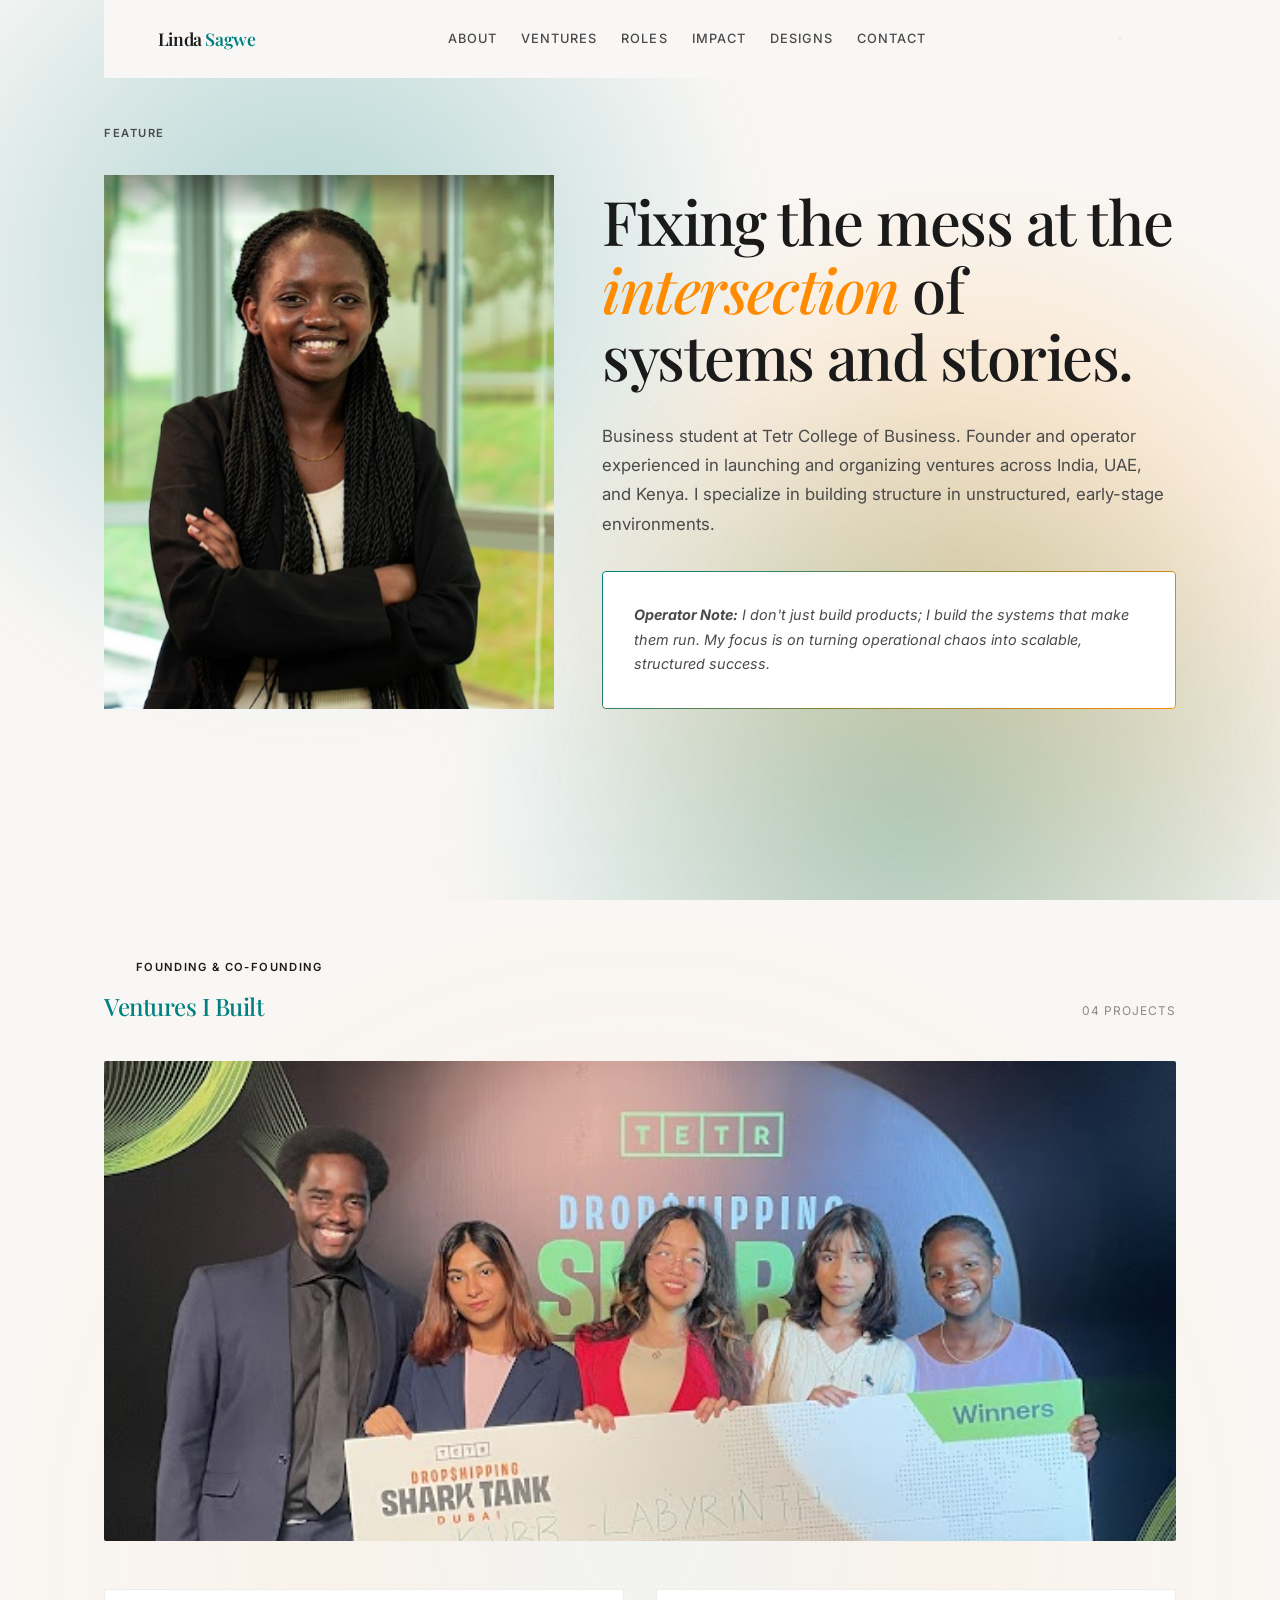
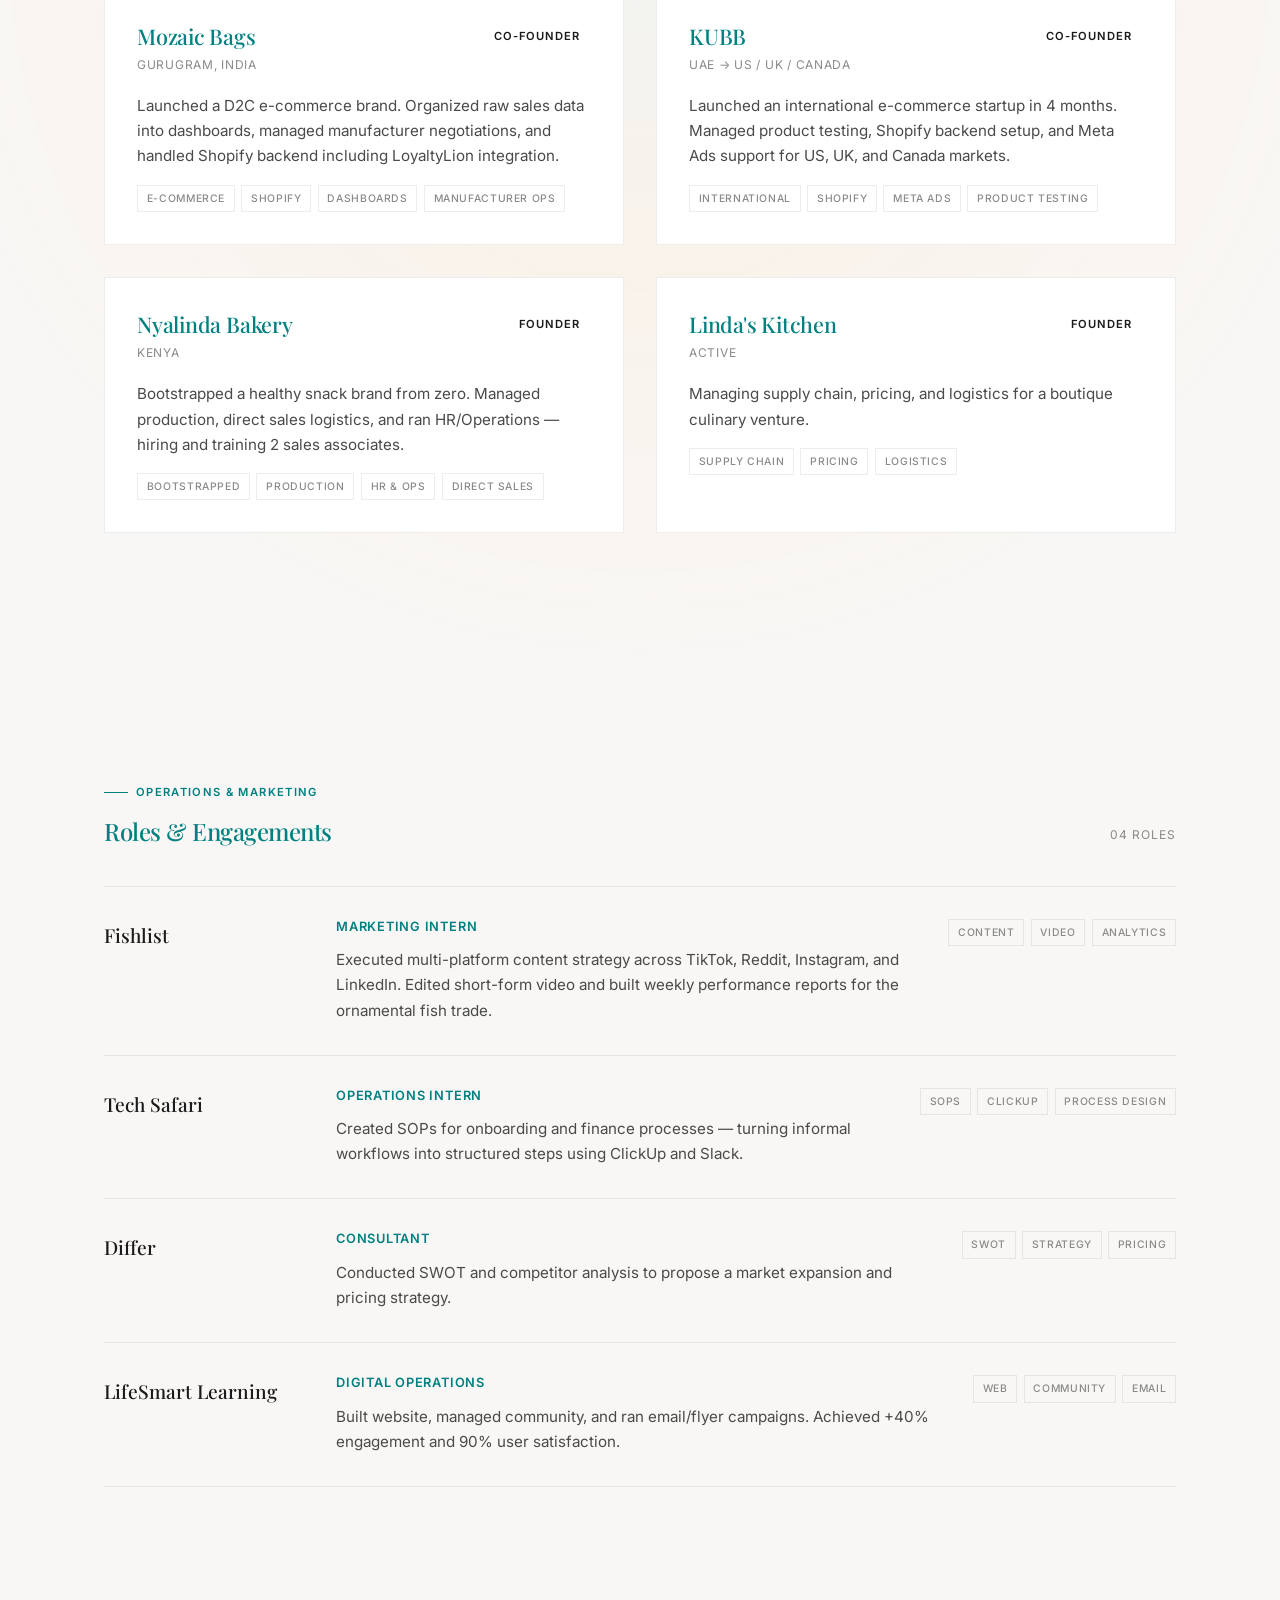
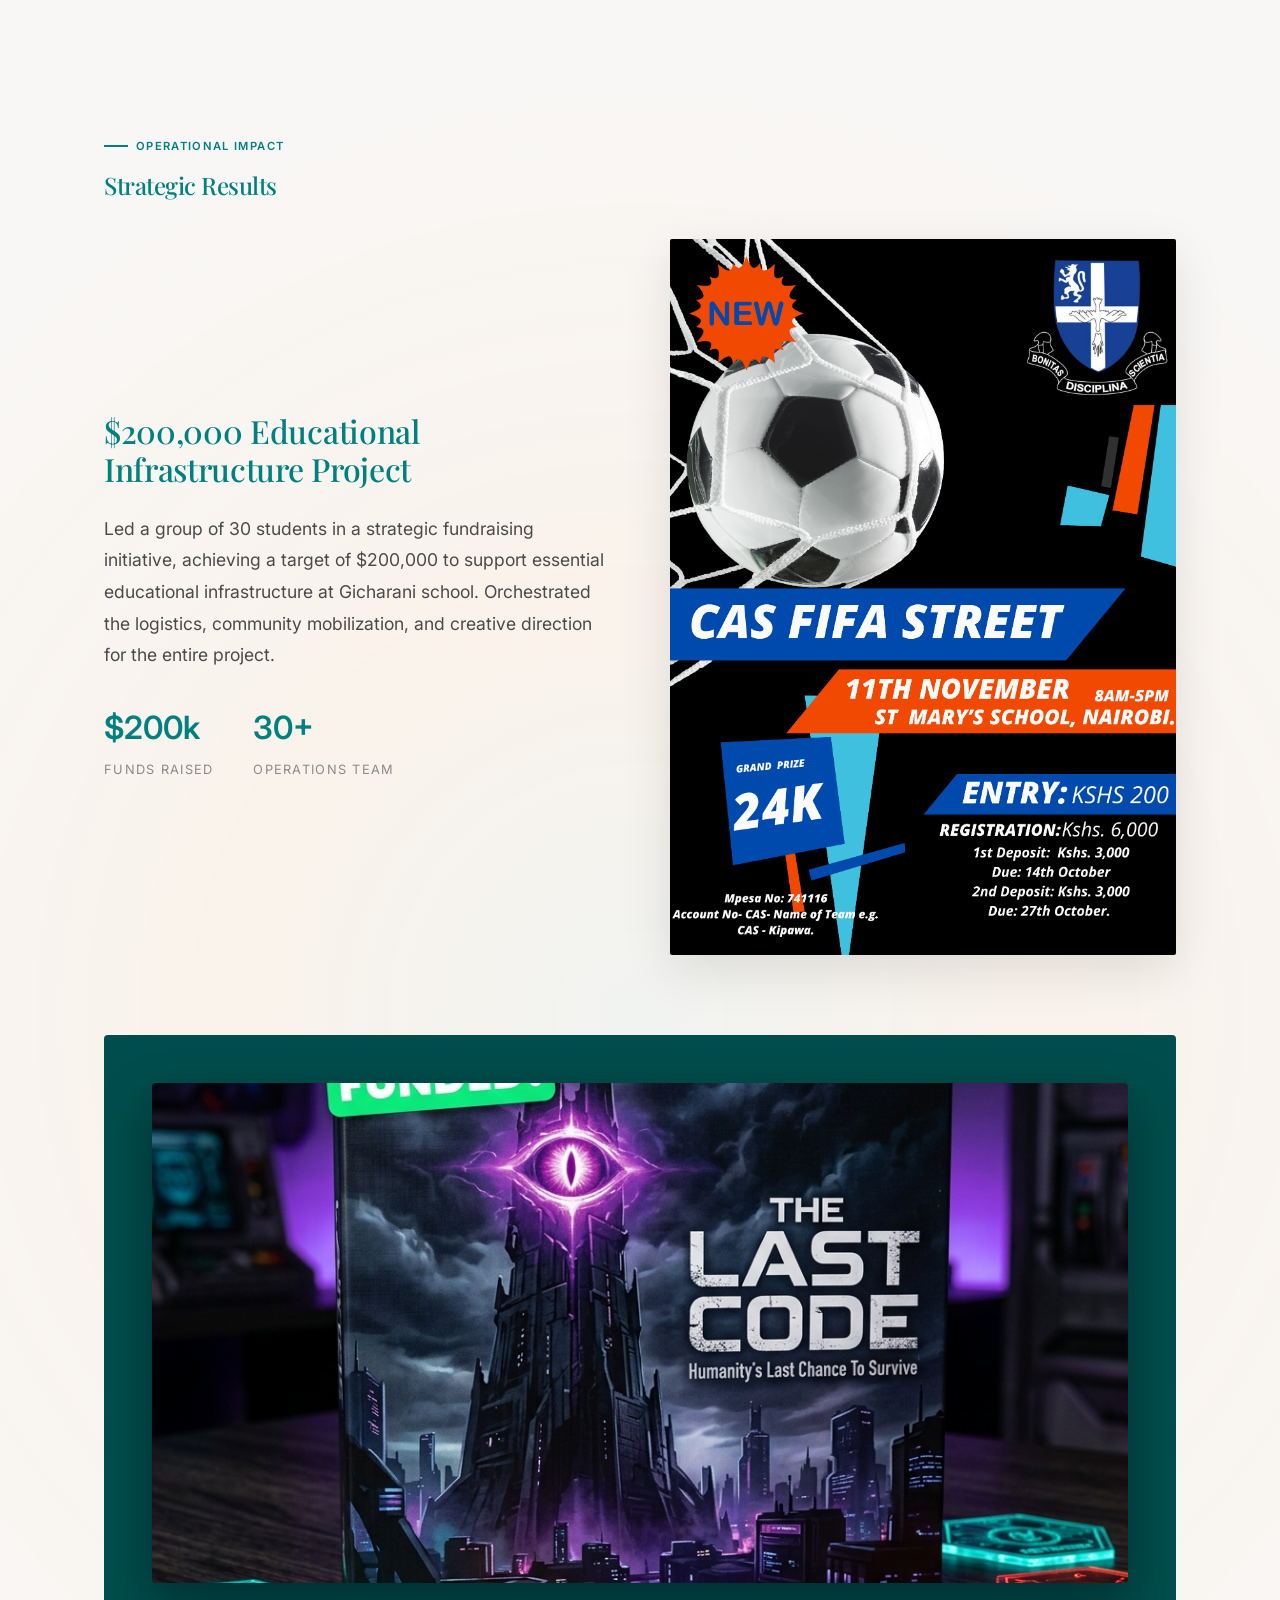
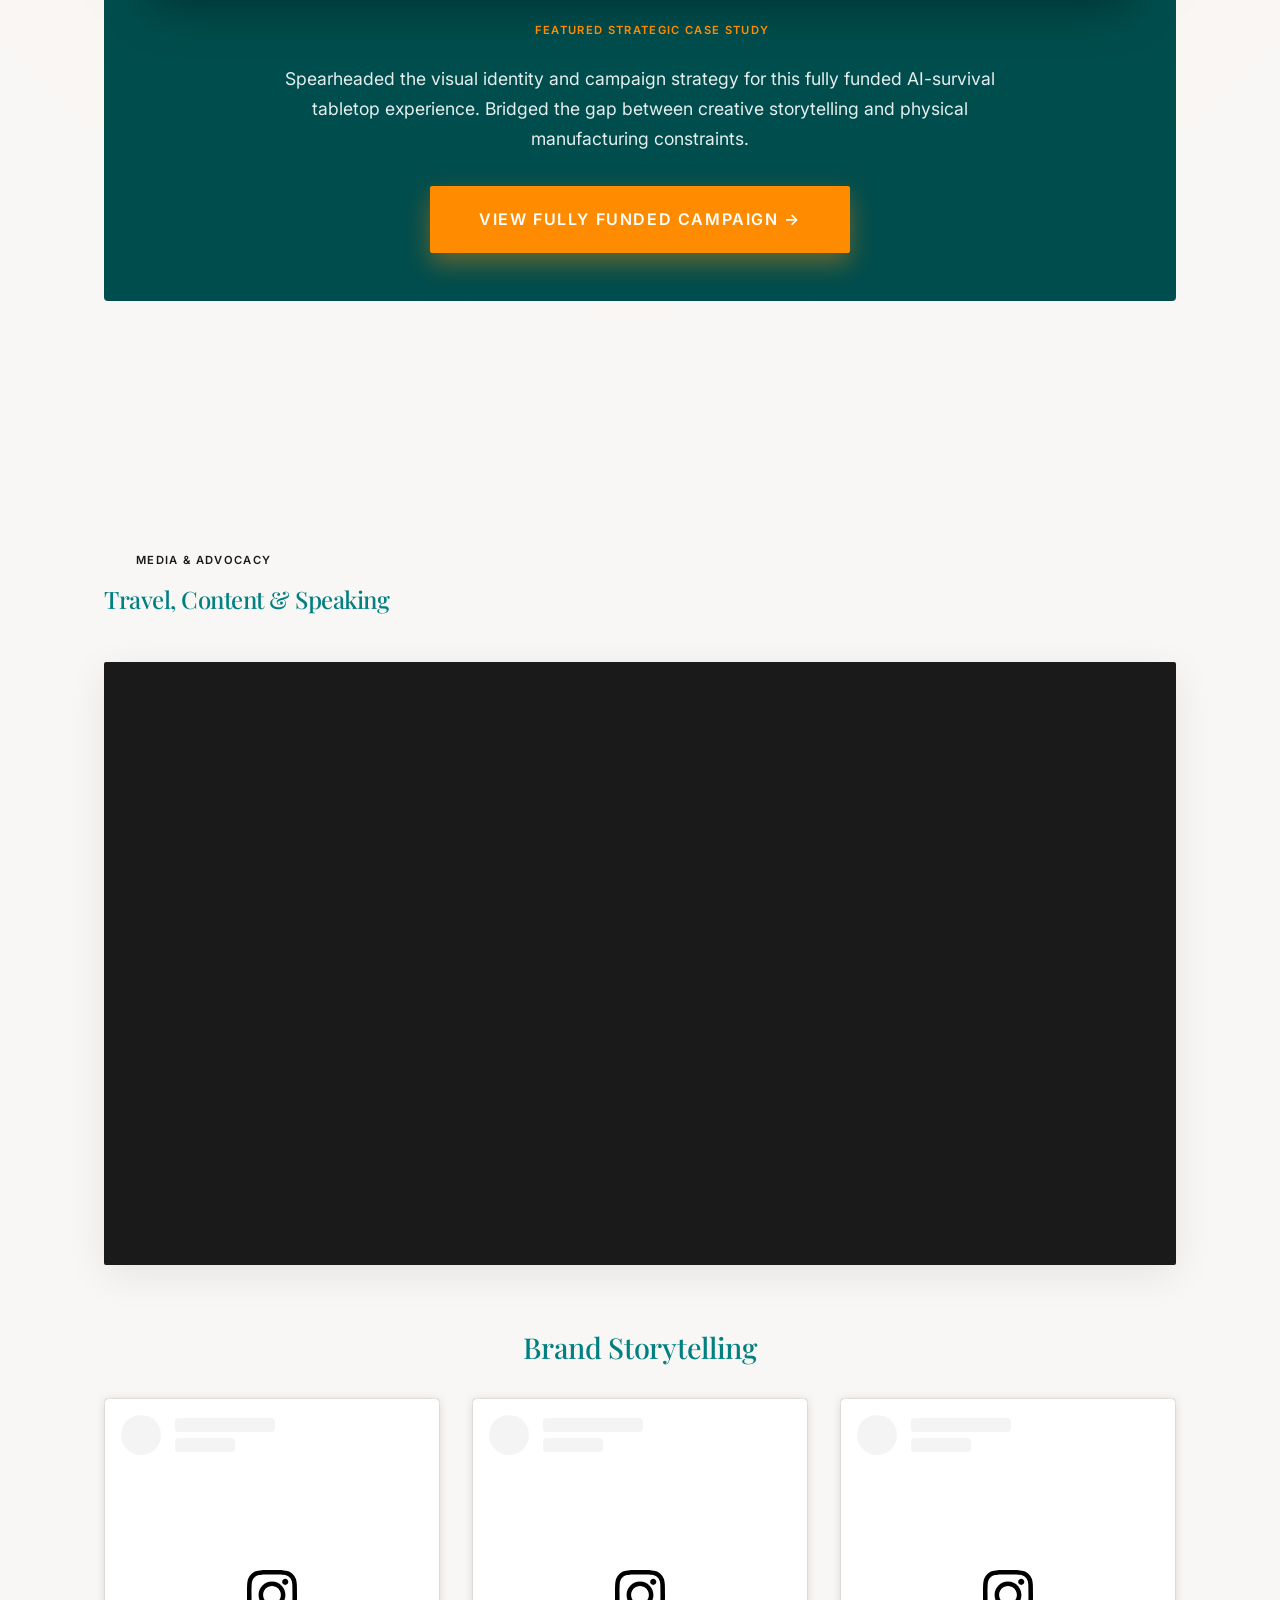
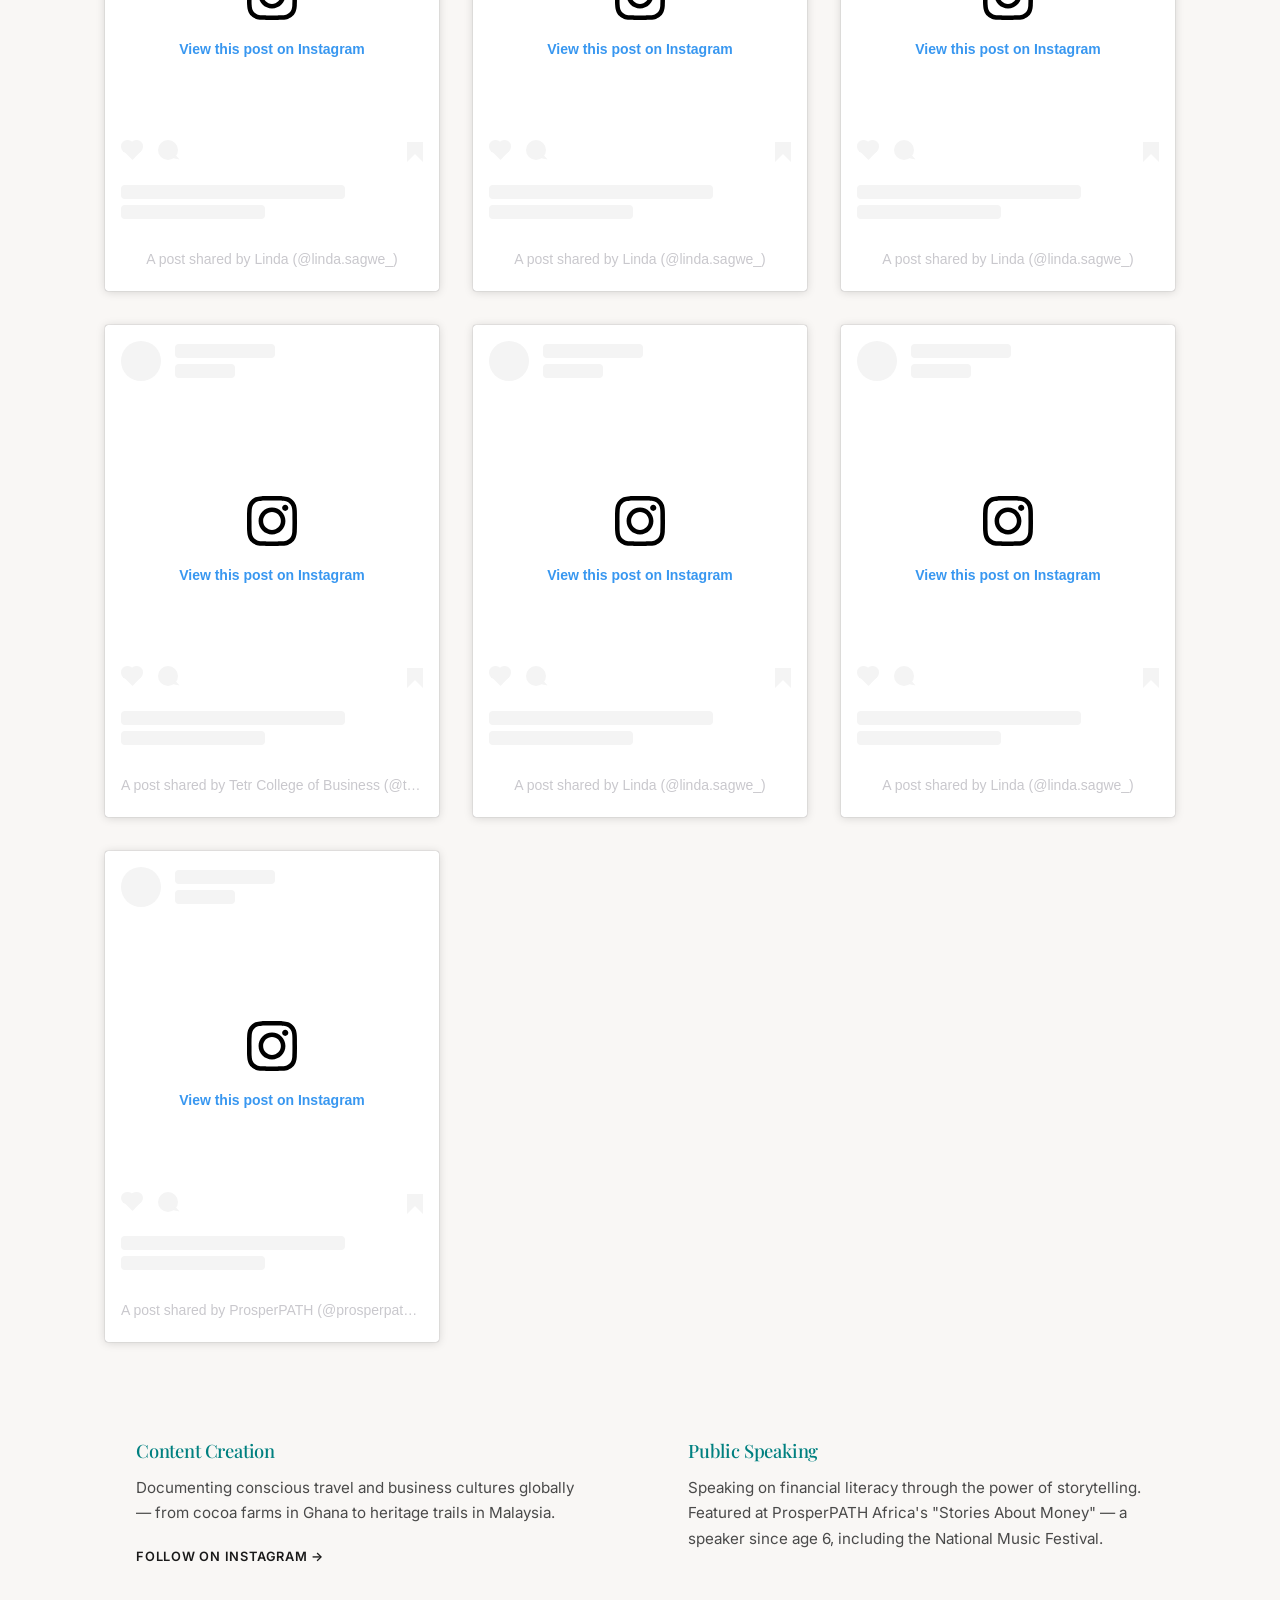
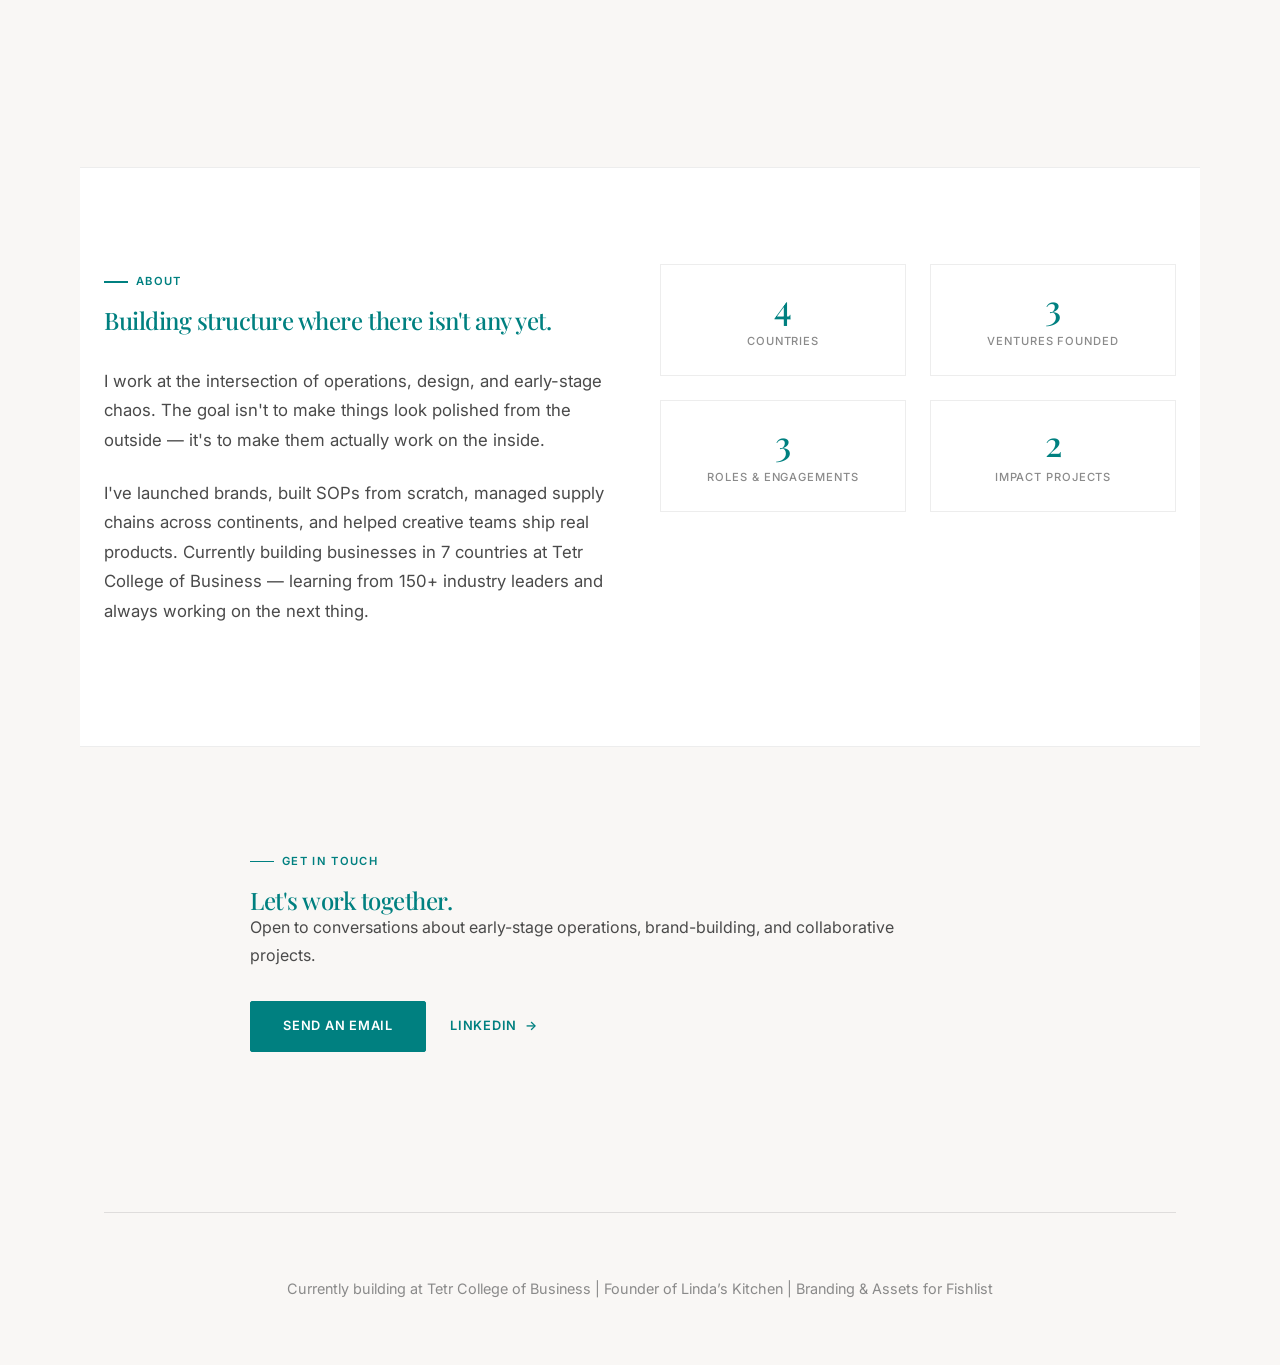
==== commit 65cc5a89: "Final Polish: Refined animated blob parameters and synchronized color variables across the site." ====
--- a/index.html
+++ b/index.html
@@ -64,7 +64,7 @@
         </div>
       </section>
 
-      <hr class="divider-bold">
+      <div class="divider"></div>
 
       <!-- ========== SECTION 1: FOUNDING & CO-FOUNDING ========== -->
       <section id="ventures" class="section-glow-teal-orange">
@@ -156,10 +156,10 @@
         </div>
       </section>
 
-      <hr class="divider-bold">
+      <div class="divider"></div>
 
       <!-- ========== SECTION 2: OPERATIONS & MARKETING ========== -->
-      <section id="roles" class="section-roles">
+      <section id="roles">
         <div class="section-header reveal">
           <div>
             <span class="section-label teal">Operations & Marketing</span>
@@ -229,32 +229,32 @@
         </div>
       </section>
 
-      <hr class="divider-bold">
+      <div class="divider"></div>
 
       <!-- ========== SECTION 3: SOCIAL INNOVATION ========== -->
       <!-- ========== SECTION 3: STRATEGIC IMPACT ========== -->
-      <section id="impact" class="section-impact">
+      <section id="impact" class="section-glow-teal-orange">
         <div class="section-header reveal">
           <div>
-            <span class="section-label" style="color: #F9F7F5 !important;">Operational Impact</span>
-            <h2 style="color: #F9F7F5 !important;">Strategic Results</h2>
+            <span class="section-label teal">Operational Impact</span>
+            <h2>Strategic Results</h2>
           </div>
         </div>
 
         <div class="impact-featured reveal" style="display: grid; grid-template-columns: 1fr 1fr; gap: 60px; align-items: center; margin-bottom: 80px;">
           <div class="impact-text">
-            <h3 style="font-size: 2rem; margin-bottom: 24px; line-height: 1.2; color: #F9F7F5 !important;">$200,000 Educational Infrastructure Project</h3>
-            <p style="font-size: 1.1rem; color: rgba(255,255,255,0.85) !important; line-height: 1.8; margin-bottom: 30px;">
+            <h3 style="font-size: 2rem; margin-bottom: 24px; line-height: 1.2;">$200,000 Educational Infrastructure Project</h3>
+            <p style="font-size: 1.1rem; color: var(--color-text-secondary); line-height: 1.8; margin-bottom: 30px;">
               Led a group of 30 students in a strategic fundraising initiative, achieving a target of $200,000 to support essential educational infrastructure at Gicharani school. Orchestrated the logistics, community mobilization, and creative direction for the entire project.
             </p>
             <div style="display: flex; gap: 40px;">
               <div>
-                <span style="display: block; font-size: 2rem; font-weight: 600; color: #fff;">$200k</span>
-                <span style="font-size: 0.8rem; text-transform: uppercase; letter-spacing: 0.1em; color: rgba(255,255,255,0.6);">Funds Raised</span>
-              </div>
-              <div>
-                <span style="display: block; font-size: 2rem; font-weight: 600; color: #fff;">30+</span>
-                <span style="font-size: 0.8rem; text-transform: uppercase; letter-spacing: 0.1em; color: rgba(255,255,255,0.6);">Operations Team</span>
+                <span style="display: block; font-size: 2rem; font-weight: 600; color: var(--color-teal);">$200k</span>
+                <span style="font-size: 0.8rem; text-transform: uppercase; letter-spacing: 0.1em; color: var(--color-text-muted);">Funds Raised</span>
+              </div>
+              <div>
+                <span style="display: block; font-size: 2rem; font-weight: 600; color: var(--color-teal);">30+</span>
+                <span style="font-size: 0.8rem; text-transform: uppercase; letter-spacing: 0.1em; color: var(--color-text-muted);">Operations Team</span>
               </div>
             </div>
           </div>
@@ -263,22 +263,22 @@
           </div>
         </div>
 
-        <!-- The Last Code Spotlight (Dark Mode) -->
-        <div class="impact-card reveal" style="background: #0a0a0a; padding: 3rem; border: 1px solid rgba(255,140,0,0.2); border-radius: 8px; color: #fff; position: relative; overflow: hidden; display: flex; flex-direction: column; align-items: center; text-align: center; margin-top: 6rem; box-shadow: 0 30px 70px rgba(0,0,0,0.5);">
+        <!-- The Last Code Spotlight -->
+        <div class="impact-card reveal" style="background: var(--color-teal-dark); padding: 3rem; border: none; border-radius: 4px; color: #fff; position: relative; overflow: hidden; display: flex; flex-direction: column; align-items: center; text-align: center;">
           <div class="impact-visual" style="z-index: 1; width: 100%; margin-bottom: 2rem;">
-            <img src="assets/Professional Designs/last_code_hero_final.png" alt="The Last Code Board Game" loading="lazy" style="width: 100%; height: auto; border-radius: 4px; box-shadow: 0 20px 50px rgba(0,0,0,0.6); object-fit: cover; max-height: 500px;">
+            <img src="assets/Professional Designs/last_code_hero_final.png" alt="The Last Code Board Game" loading="lazy" style="width: 100%; height: auto; border-radius: 4px; box-shadow: 0 20px 50px rgba(0,0,0,0.4); object-fit: cover; max-height: 500px;">
           </div>
           <div class="impact-text" style="z-index: 1; max-width: 800px;">
-            <span class="section-label terracotta" style="margin-bottom: 1.5rem; color: var(--color-orange); display: inline-block;">Strategic Campaign Spotlight</span>
+            <span class="section-label terracotta" style="margin-bottom: 1.5rem; color: var(--color-orange); display: inline-block;">Featured Strategic Case Study</span>
             <p style="font-size: 1.1rem; color: rgba(255,255,255,0.9); line-height: 1.7; margin-bottom: 32px;">
               Spearheaded the visual identity and campaign strategy for this fully funded AI-survival tabletop experience. Bridged the gap between creative storytelling and physical manufacturing constraints.
             </p>
-            <a href="https://www.kickstarter.com/projects/thelastcode/last-code-strategic-board-game-of-ai-and-survival" target="_blank" class="btn btn-teal" style="padding: 1.2rem 3rem; background: var(--color-orange); border-color: var(--color-orange); font-size: 1rem; box-shadow: 0 10px 25px rgba(255, 140, 0, 0.4); text-transform: uppercase; letter-spacing: 0.1em; color: #fff;">View Fully Funded Campaign →</a>
-          </div>
-        </div>
-      </section>
-
-      <hr class="divider-bold">
+            <a href="https://www.kickstarter.com/projects/thelastcode/last-code-strategic-board-game-of-ai-and-survival" target="_blank" class="btn btn-teal" style="padding: 1.2rem 3rem; background: var(--color-orange); border-color: var(--color-orange); font-size: 1rem; box-shadow: 0 10px 25px rgba(255, 140, 0, 0.4); text-transform: uppercase; letter-spacing: 0.1em;">View Fully Funded Campaign →</a>
+          </div>
+        </div>
+      </section>
+
+      <div class="divider"></div>
 
       <!-- ========== SECTION 4: MEDIA & ADVOCACY ========== -->
       <section id="media">
--- a/styles.css
+++ b/styles.css
@@ -16,21 +16,38 @@
   /* Vibrant Accent Palette */
   --color-teal: #008080;
   --color-orange: #FF8C00;
-  --color-orange-deep: #E67E22;
-  --color-teal-dark: #004D4D;
-  --color-orange-soft: #FDF2E9;
+  --color-teal-dark: #004d4d;
   --color-teal-light: rgba(0, 128, 128, 0.08);
+  --color-orange-light: rgba(255, 140, 0, 0.1);
   
   /* Typography */
   --font-serif: 'Playfair Display', 'Georgia', serif;
   --font-sans: 'Inter', 'Helvetica Neue', sans-serif;
 
   /* Spacing Grid */
+  --space-1: 0.5rem;
+  --space-2: 0.75rem;
+  --space-3: 1rem;
+  --space-4: 1.5rem;
+  --space-5: 2rem;
+  --space-6: 3rem;
   --space-8: 40px;
-}
-
-/* ================================================
-   Abstract Background Shapes (Dynamic Gradients)
+  --space-10: 5rem;
+  --space-12: 6rem;
+  --space-16: 8rem;
+  --space-20: 10rem;
+
+  /* Layout */
+  --container-width: 1120px;
+  --container-narrow: 780px;
+
+  /* Transitions */
+  --ease-out: cubic-bezier(0.16, 1, 0.3, 1);
+  --ease-in-out: cubic-bezier(0.4, 0, 0.2, 1);
+}
+
+/* ================================================
+   Abstract Background Shapes
    ================================================ */
 .bg-blobs {
   position: fixed;
@@ -46,94 +63,35 @@
 
 .blob {
   position: absolute;
-  width: 1200px;
-  height: 1200px;
+  width: 1000px;
+  height: 1000px;
   border-radius: 50%;
-  opacity: 0.2;
-  filter: blur(50px);
-  animation: fluidBlob 25s infinite alternate ease-in-out;
+  opacity: 0.3; /* Increased for high impact */
+  filter: blur(40px); /* Reduced blur for sharper definition */
+  animation: pulseBlob 12s infinite alternate ease-in-out;
 }
 
 .blob-1 { 
-  top: -30%; 
-  left: -20%; 
-  background: linear-gradient(135deg, var(--color-teal), var(--color-orange)); 
+  top: -25%; 
+  left: -15%; 
+  background: radial-gradient(circle, var(--color-teal) 0%, transparent 65%); 
 }
 .blob-2 { 
-  bottom: -30%; 
-  right: -20%; 
-  background: linear-gradient(135deg, var(--color-orange), var(--color-teal)); 
-  animation-delay: -5s; 
+  bottom: -25%; 
+  right: -15%; 
+  background: radial-gradient(circle, var(--color-orange) 0%, transparent 65%); 
+  animation-delay: -3s; 
 }
 .blob-3 { 
-  top: 40%; 
-  right: -15%; 
-  background: linear-gradient(135deg, var(--color-teal), var(--color-orange)); 
-  animation-delay: -10s; 
-}
-
-@keyframes fluidBlob {
-  0% { transform: scale(1) rotate(0deg) translate(0, 0); }
-  50% { transform: scale(1.1) rotate(90deg) translate(50px, 100px); }
-  100% { transform: scale(0.9) rotate(180deg) translate(-50px, 50px); }
-}
-
-/* ================================================
-   Section Color Blocking
-   ================================================ */
-.section-impact {
-  background-color: var(--color-teal-dark) !important;
-  color: #F9F7F5 !important;
-  padding: 8rem 0;
-  position: relative;
-  z-index: 1;
-}
-
-.section-impact h2, .section-impact h3, .section-impact .section-label, .section-impact p {
-  color: #F9F7F5 !important;
-}
-
-.section-roles {
-  background-color: var(--color-orange-soft) !important;
-  padding: 8rem 0;
-  position: relative;
-  z-index: 1;
-}
-
-.section-gallery-spotlight {
-  background-color: var(--color-teal-dark) !important;
-  color: #fff !important;
-  padding: 6rem 0;
-  margin-top: 4rem;
-  border-radius: 4px;
-}
-
-.section-gallery-spotlight h2, .section-gallery-spotlight h3 {
-  color: #fff !important;
-}
-
-/* Bold Dividers */
-.divider-bold {
-  height: 6px;
-  width: 100%;
-  background: linear-gradient(to right, var(--color-teal), var(--color-orange));
-  margin: 0;
-  border: none;
-}
-
-/* Header States */
-.site-header.scrolled {
-  background-color: var(--color-teal) !important;
-  box-shadow: 0 10px 30px rgba(0,0,0,0.1);
-}
-
-.site-header.scrolled .logo, 
-.site-header.scrolled .nav-links a {
-  color: #fff !important;
-}
-
-.site-header.scrolled .menu-toggle span {
-  background-color: #fff !important;
+  top: 35%; 
+  right: -10%; 
+  background: radial-gradient(circle, var(--color-teal) 0%, transparent 65%); 
+  animation-delay: -6s; 
+}
+
+@keyframes pulseBlob {
+  0% { transform: scale(1) translate(0, 0); opacity: 0.25; }
+  100% { transform: scale(1.5) translate(150px, 80px); opacity: 0.35; }
 }
 
 /* ================================================
@@ -343,16 +301,15 @@
 }
 
 .filter-link:hover {
-  background-color: var(--color-orange-deep) !important;
-  border-color: var(--color-orange-deep) !important;
+  background-color: var(--color-orange) !important;
+  border-color: var(--color-orange) !important;
   color: #fff !important;
   transform: translateY(-2px);
 }
 
 .filter-link.active {
-  background-color: var(--color-orange-deep) !important;
-  border-color: var(--color-orange-deep) !important;
-  box-shadow: 0 4px 15px rgba(230, 126, 34, 0.3);
+  background-color: var(--color-orange) !important;
+  border-color: var(--color-orange) !important;
 }
 
 .filter-link.active::after {
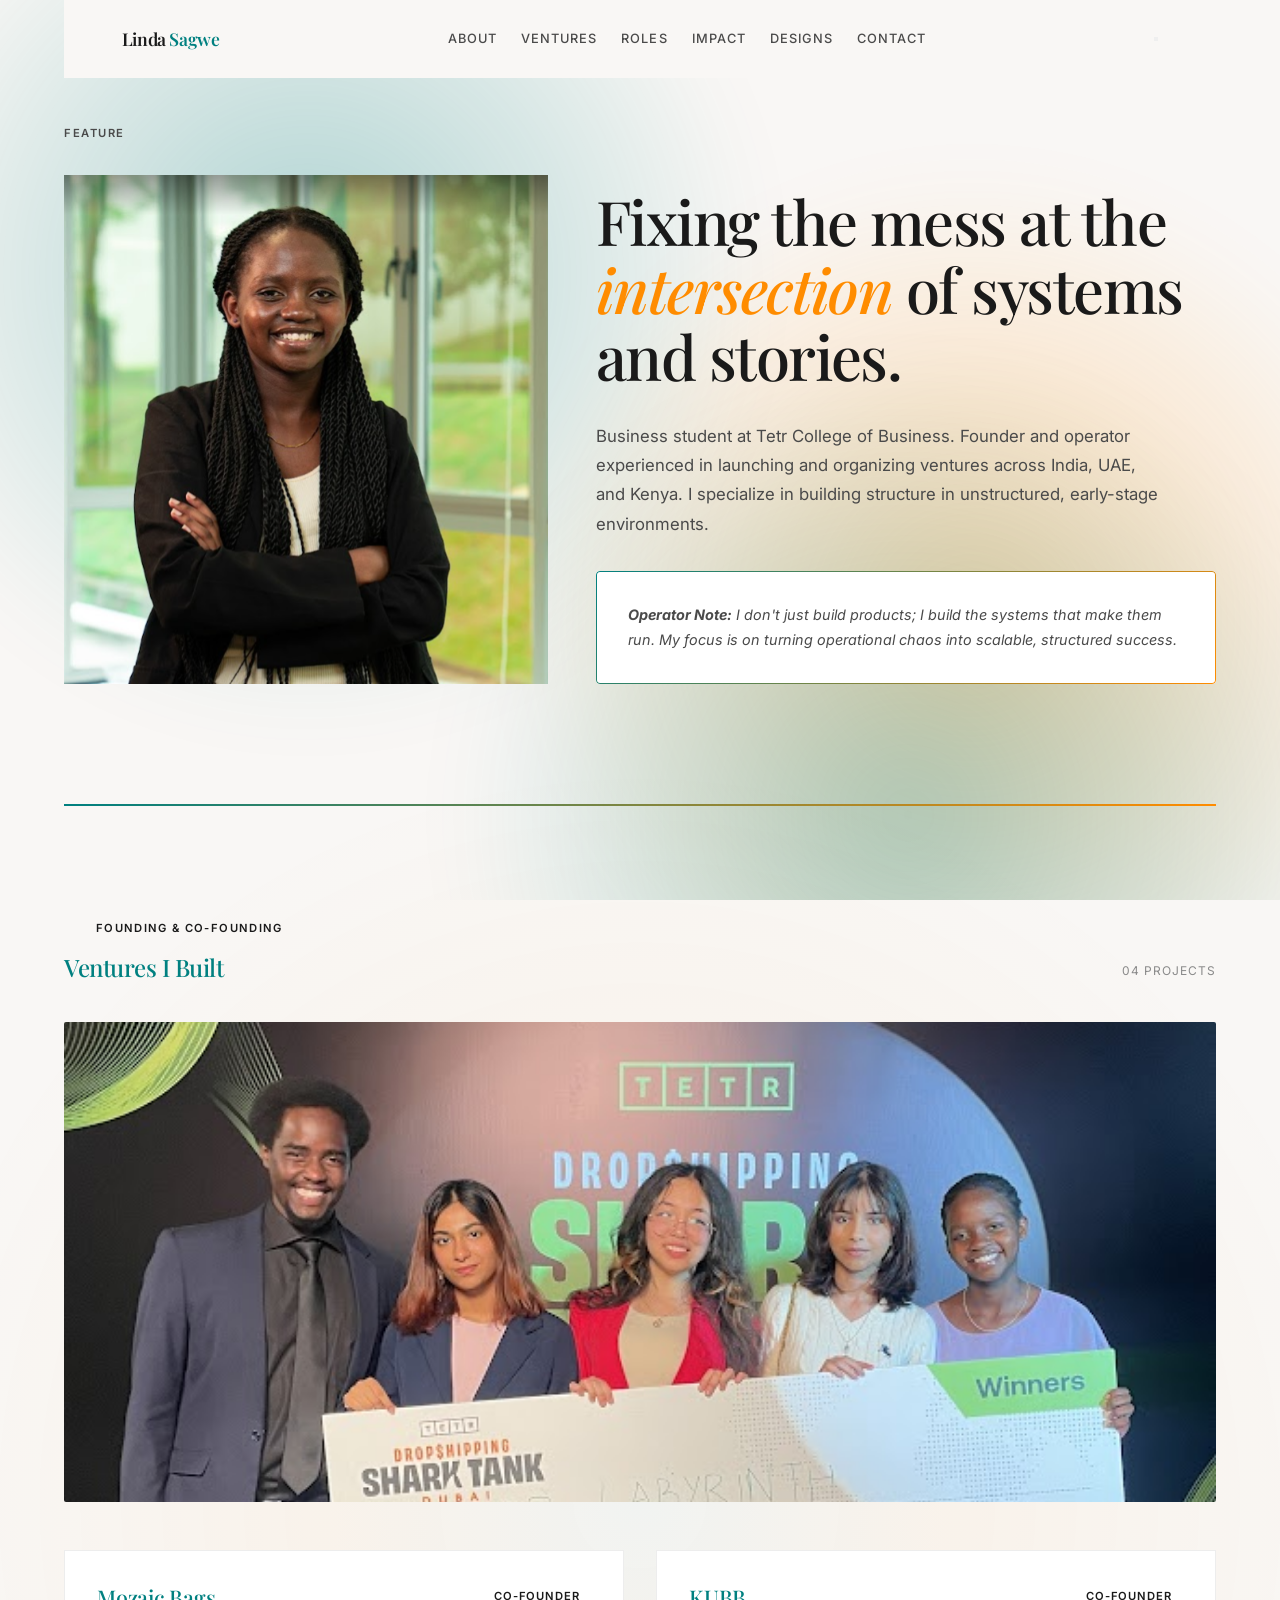
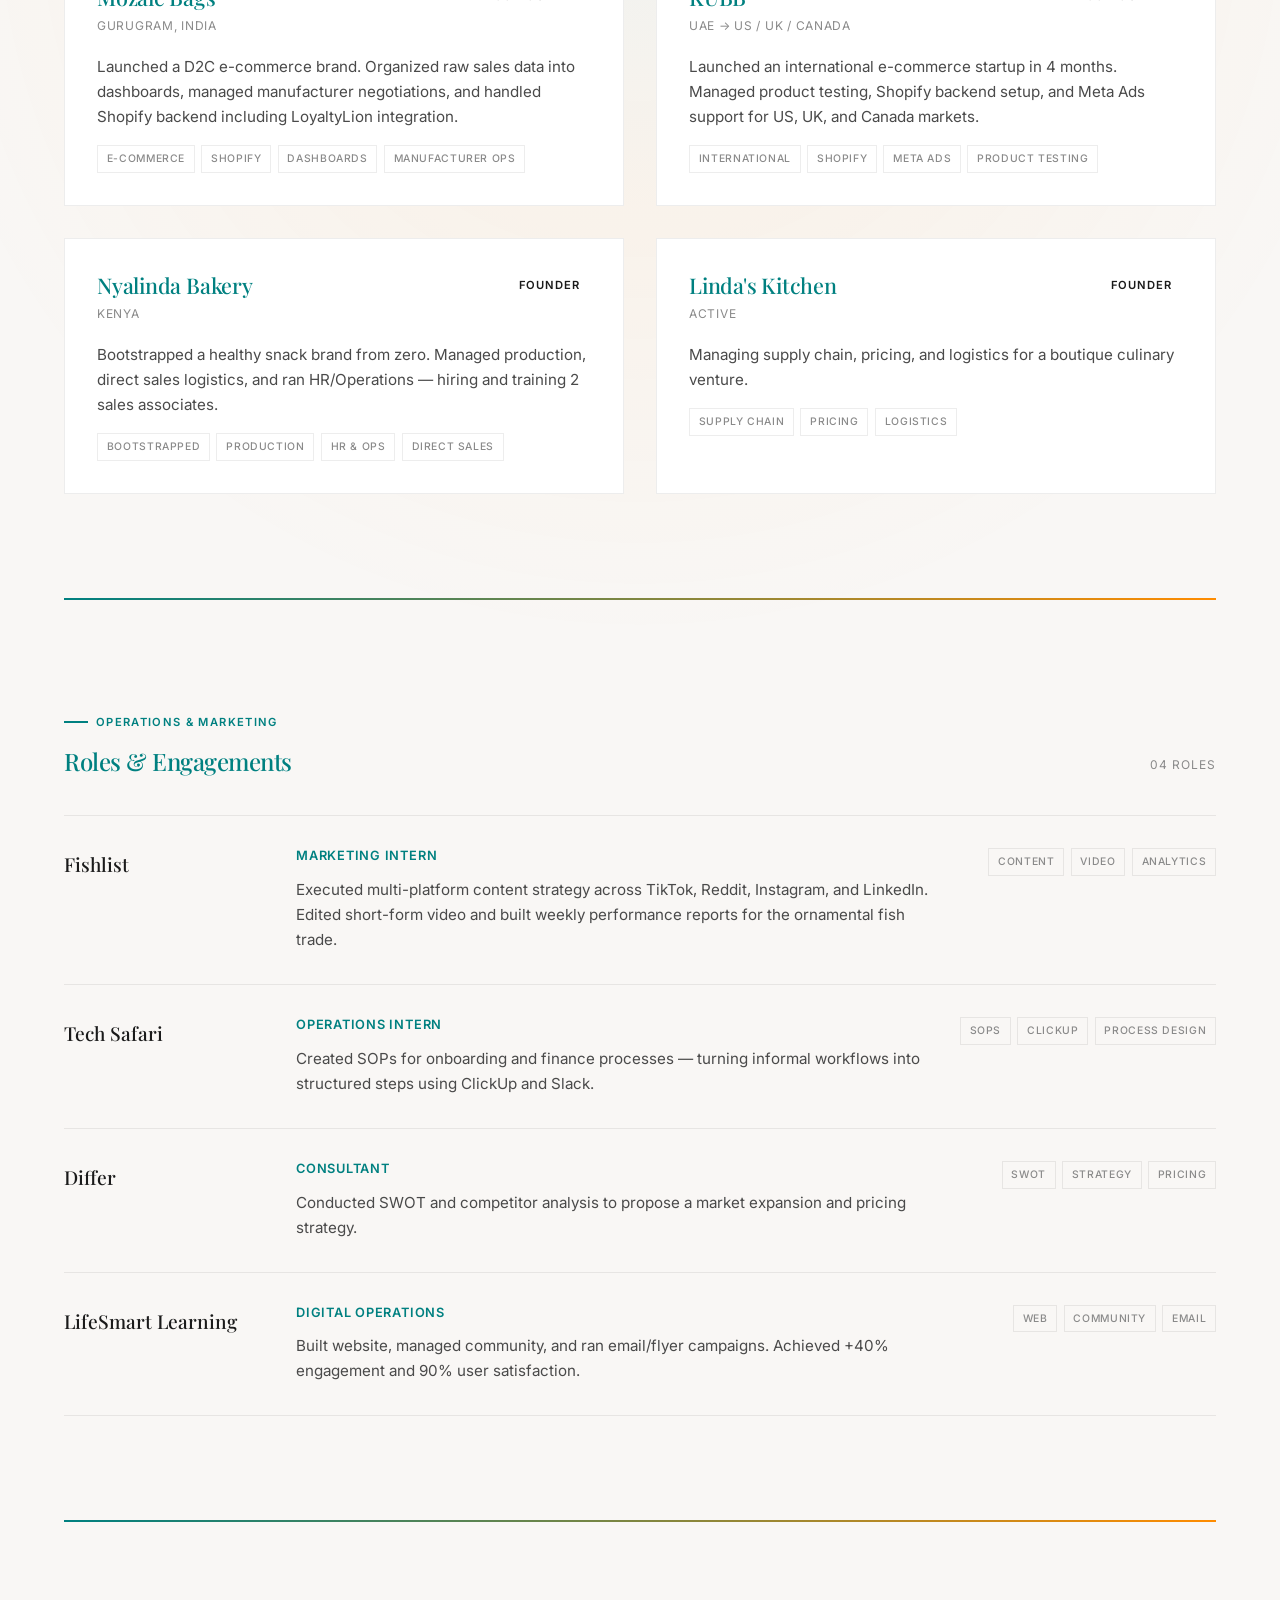
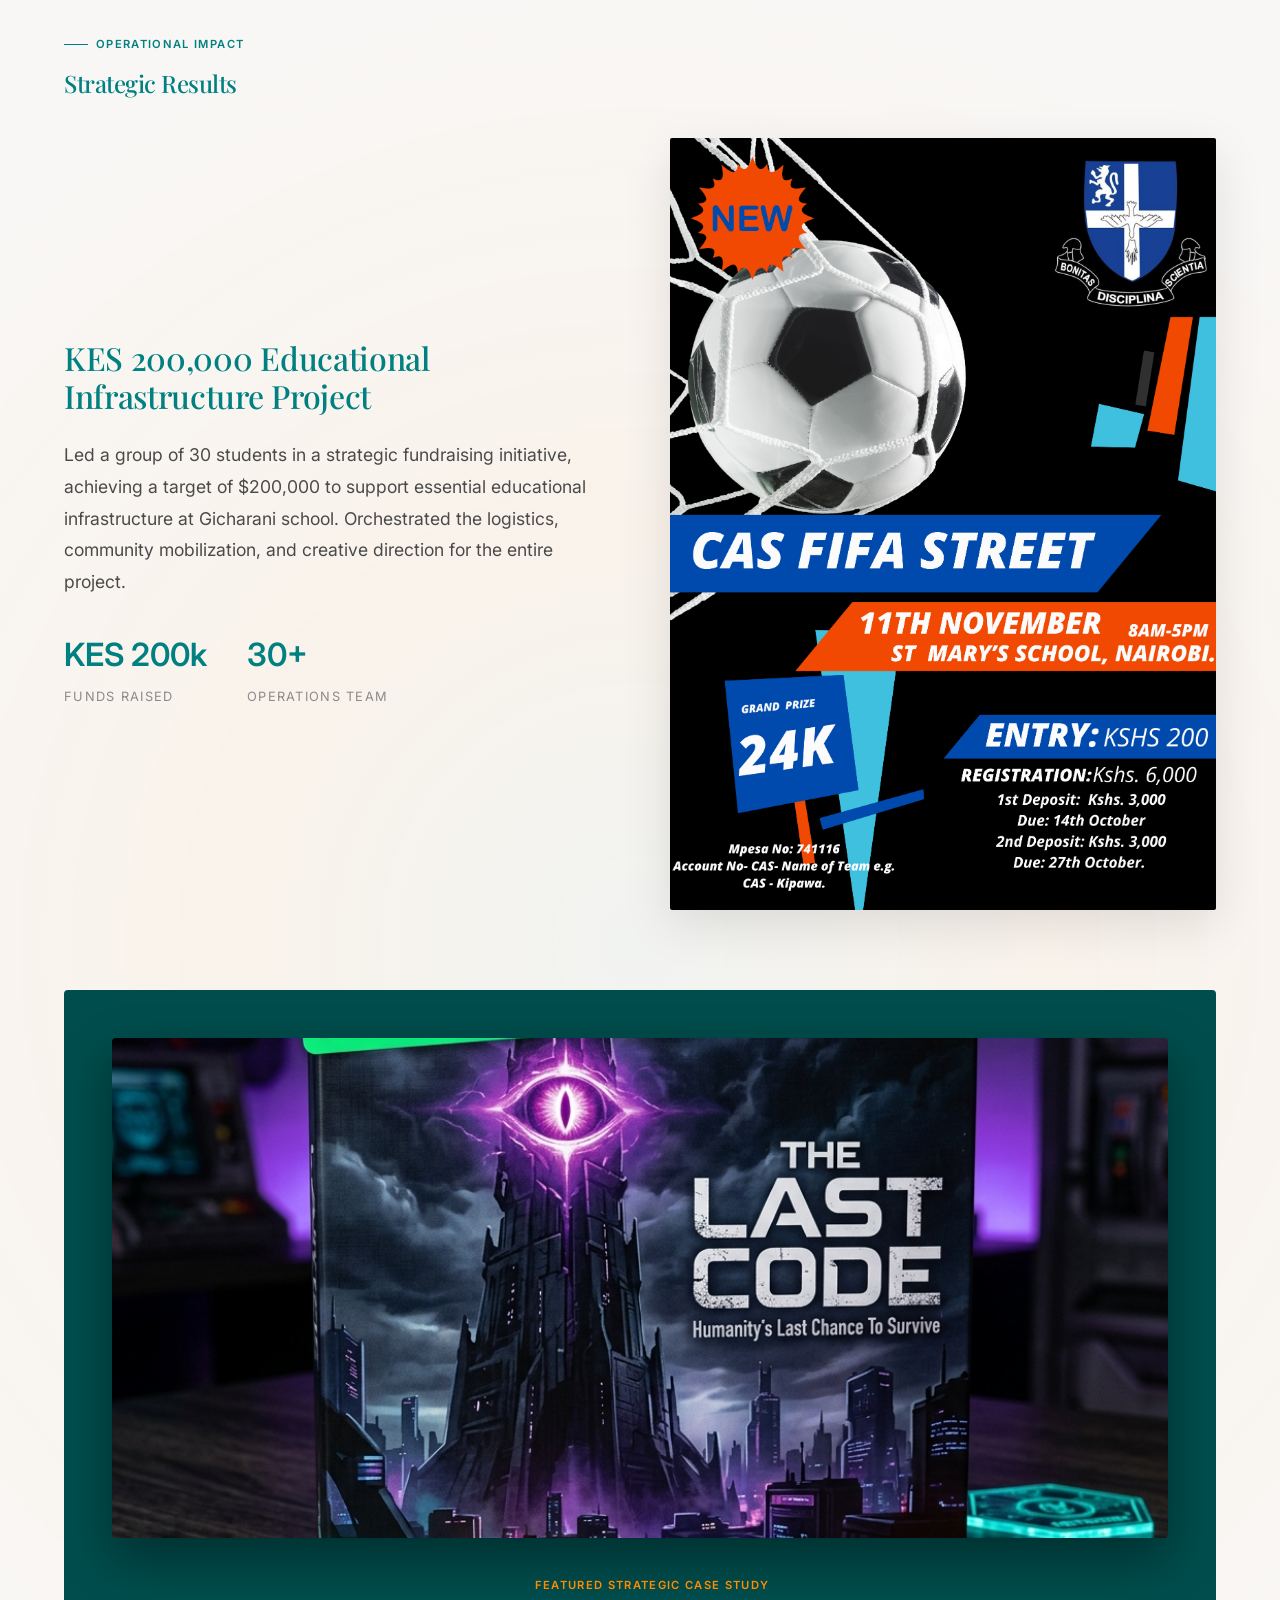
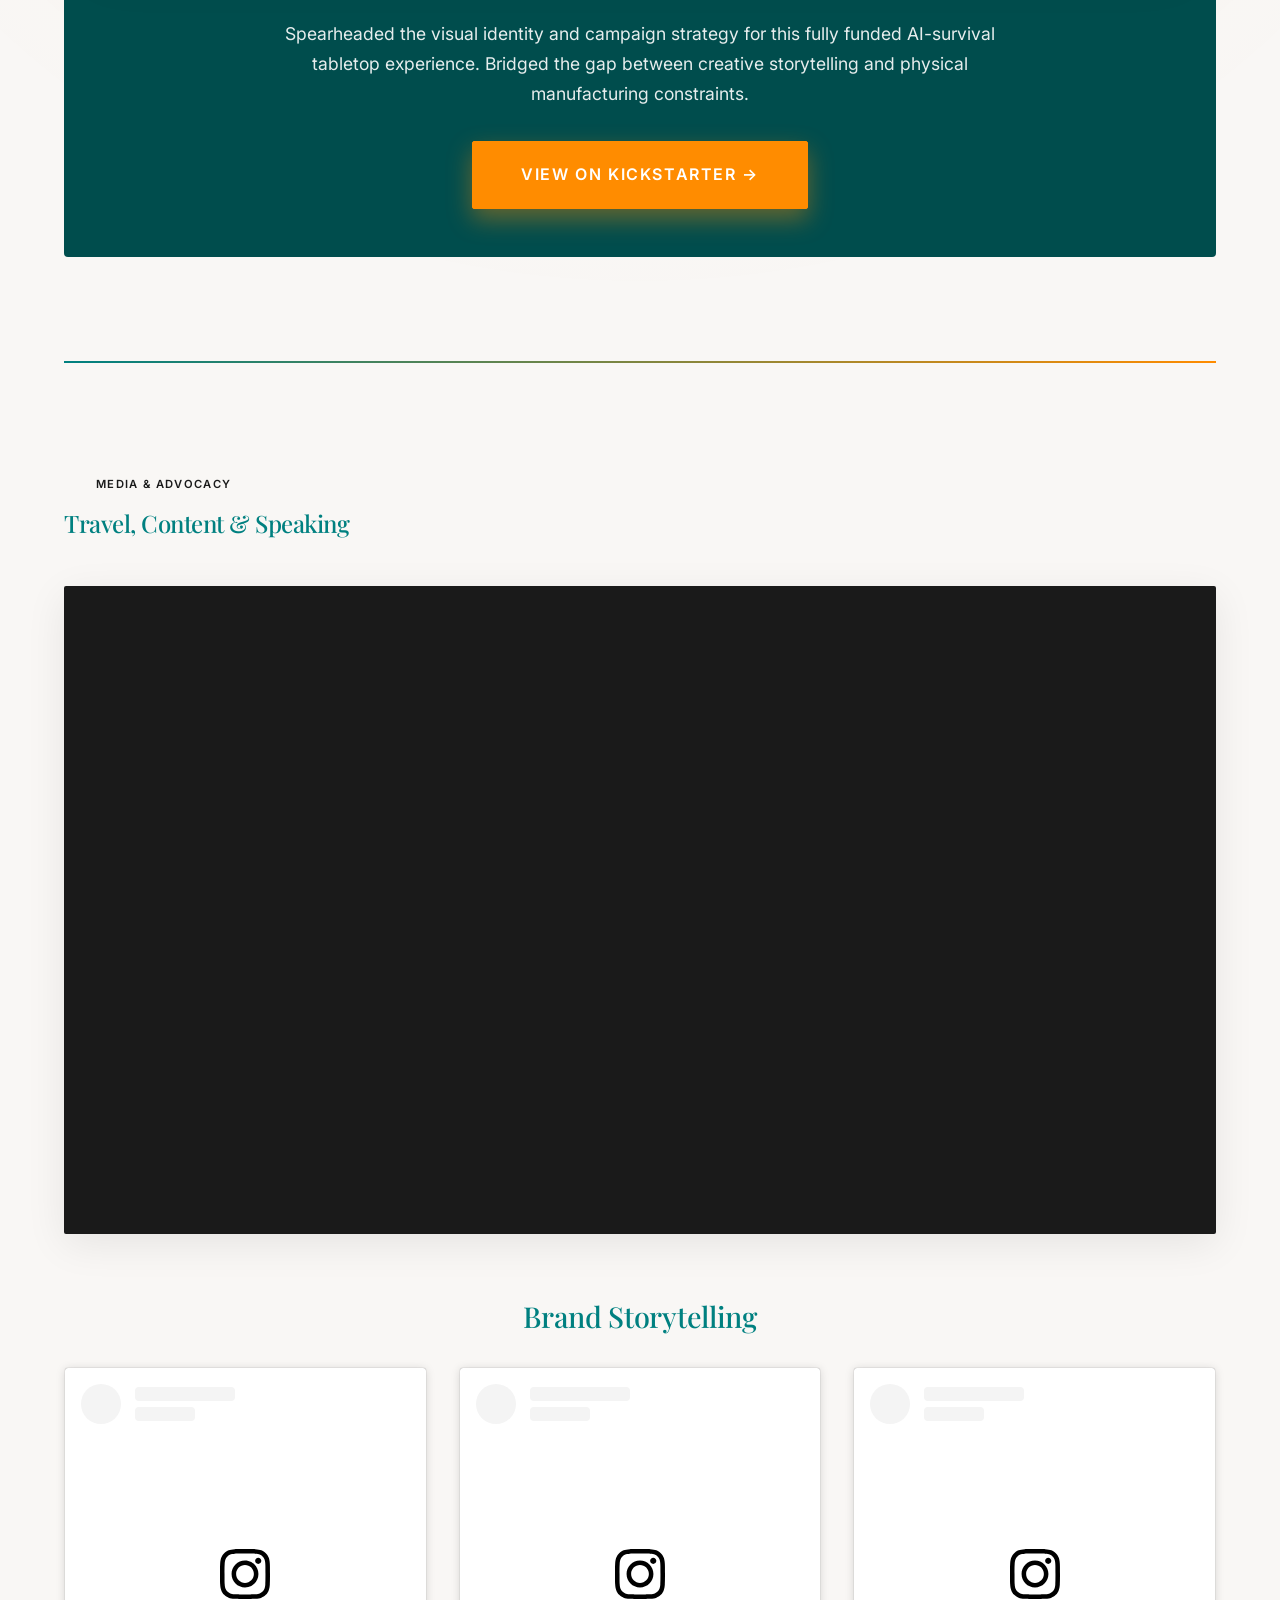
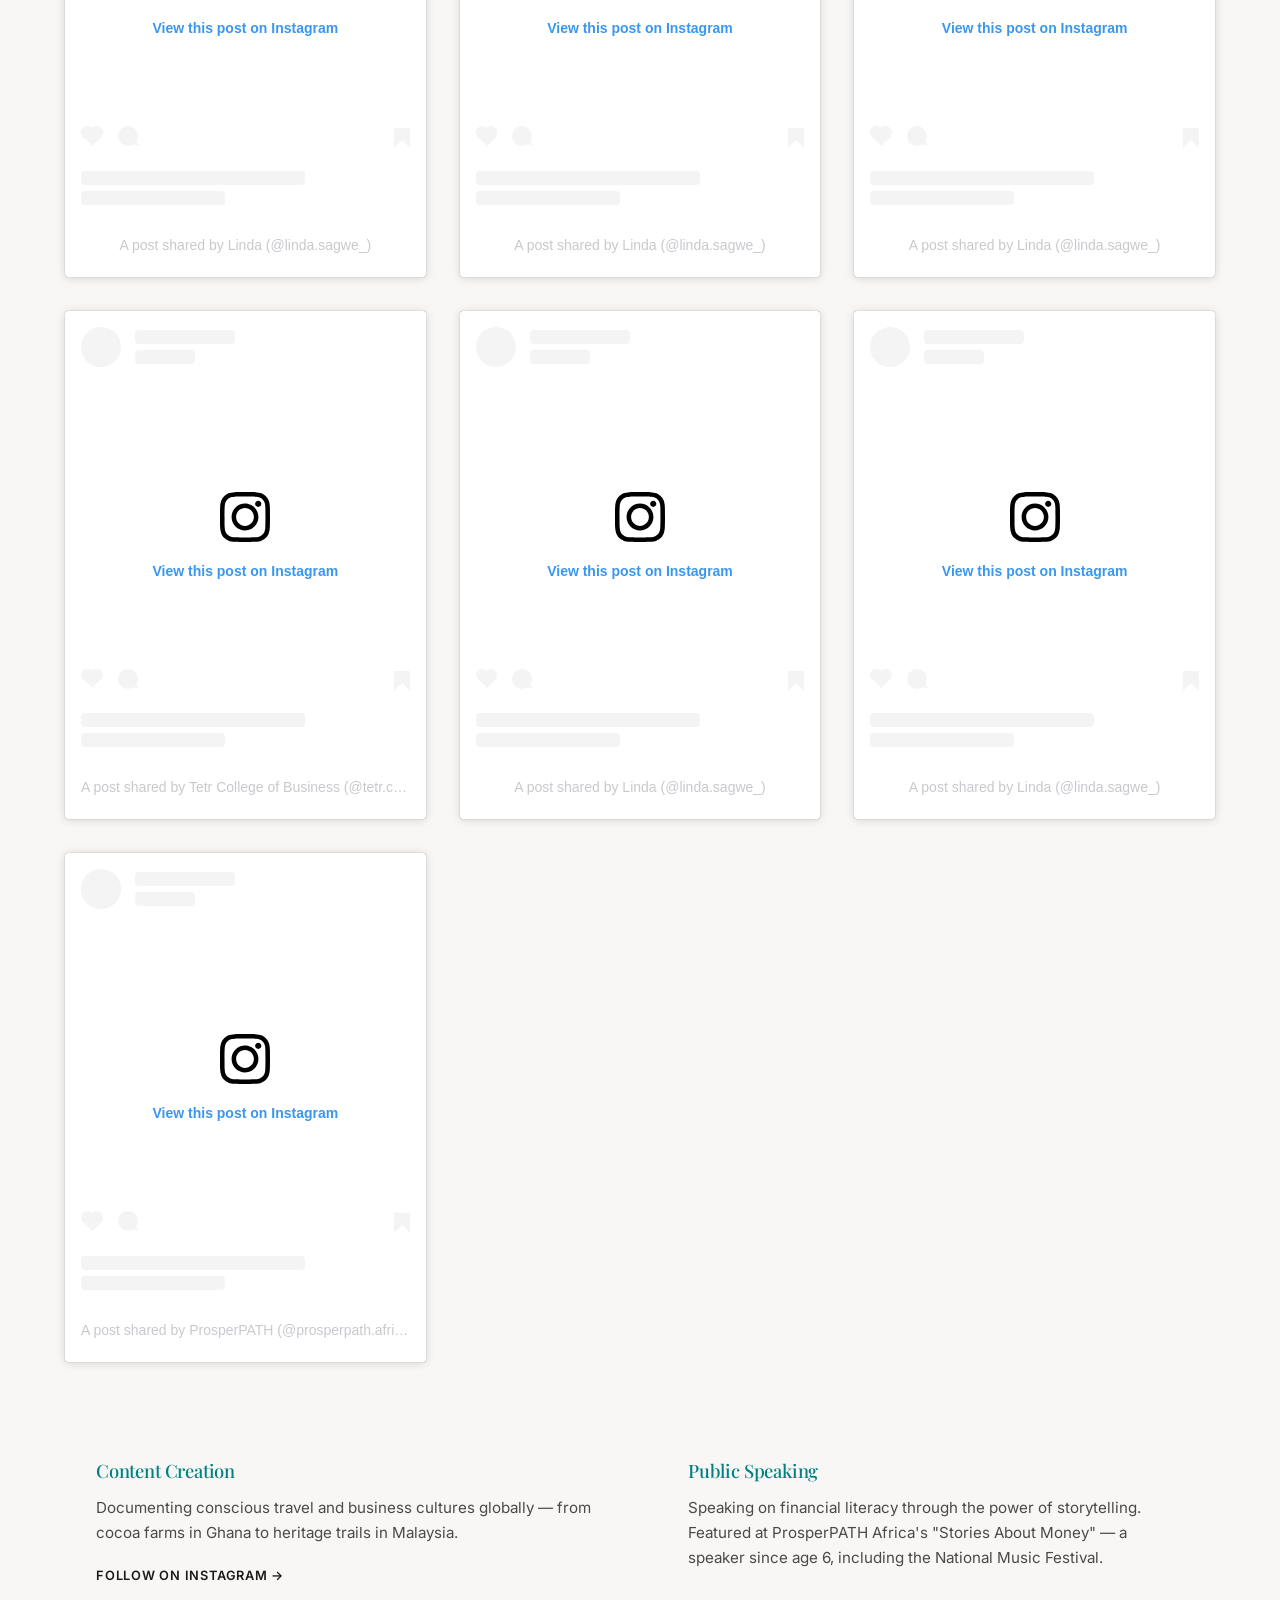
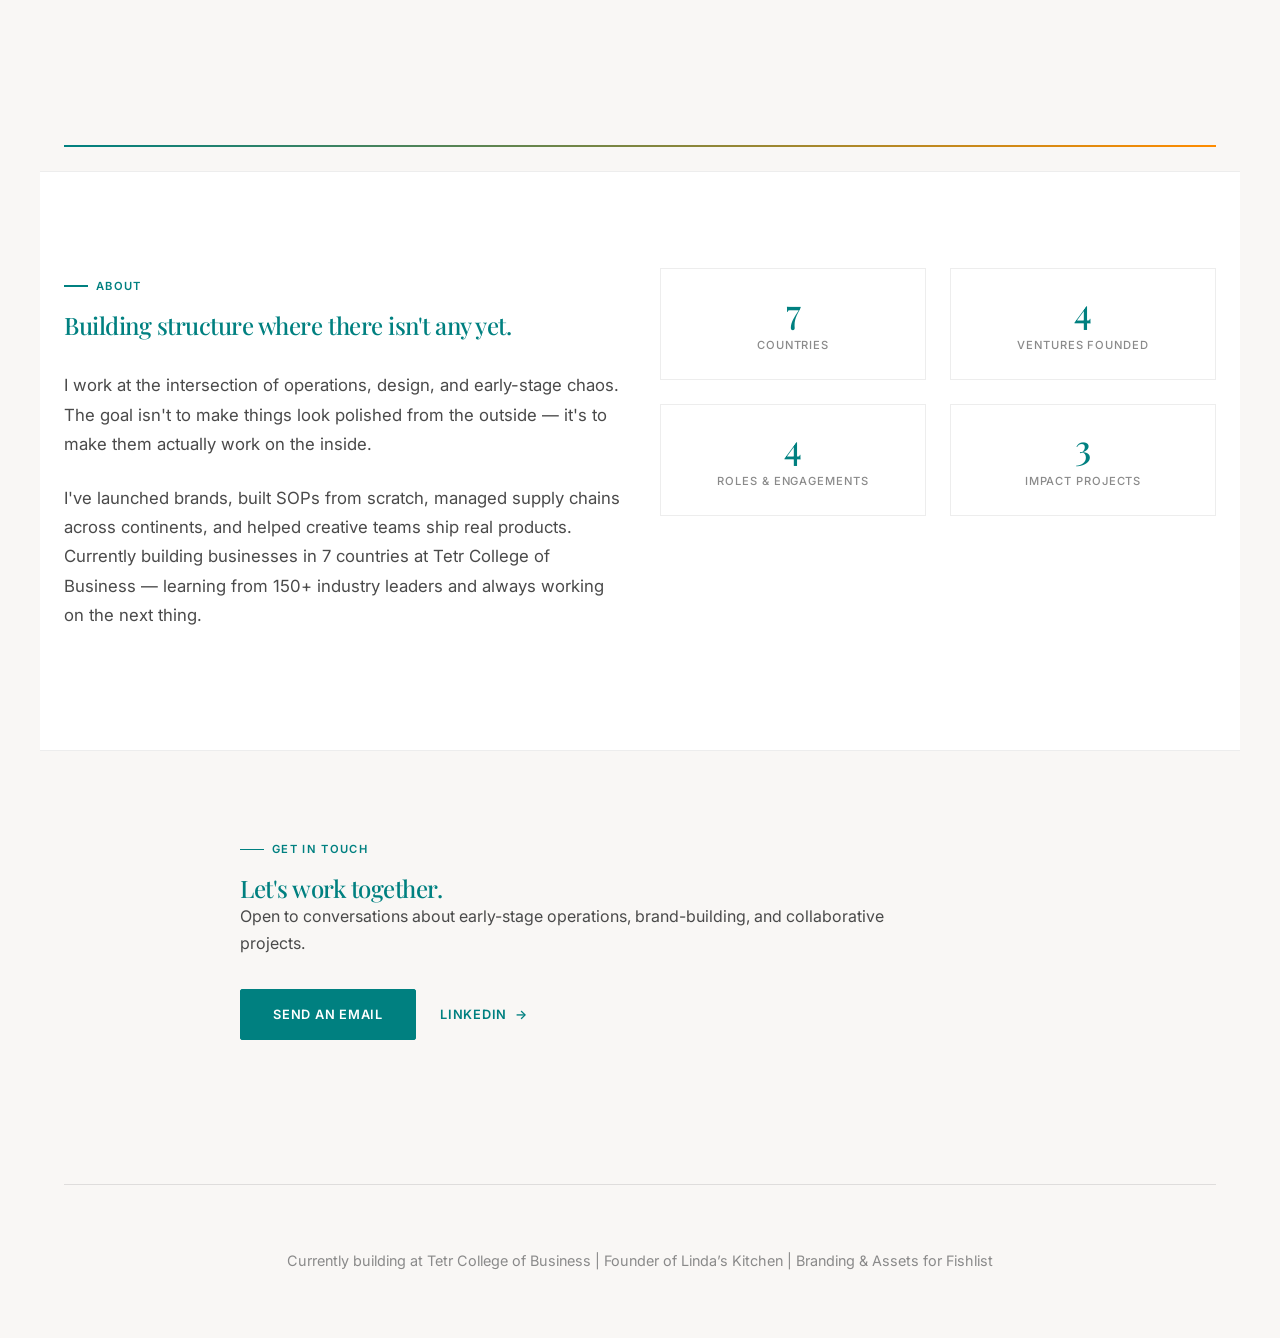
==== commit d67b6a23: "Refinement: Teal and Orange accents, stability layout, and design hierarchy updates" ====
--- a/index.html
+++ b/index.html
@@ -49,7 +49,7 @@
         <span class="hero-label reveal">Feature</span>
         <div class="hero-grid">
           <div class="hero-image reveal reveal-delay-1">
-            <img src="assets/hero-photo.png" alt="Linda Sagwe — Founder and Operator">
+            <img src="assets/hero-photo.png" alt="Linda Sagwe — Founder and Operator" loading="lazy">
           </div>
           <div class="hero-content">
             <h1 class="reveal reveal-delay-1">Fixing the mess at the <em>intersection</em> of systems and stories.</h1>
@@ -77,7 +77,7 @@
         </div>
 
         <div class="ventures-hero-image reveal">
-          <img src="assets/ventures-hero.png" alt="KUBB Labyrinth team winning Tetr Dropshipping Shark Tank Dubai — $2,500 prize">
+          <img src="assets/ventures-hero.png" alt="KUBB Labyrinth team winning Tetr Dropshipping Shark Tank Dubai — $2,500 prize" loading="lazy">
         </div>
 
         <div class="ventures-grid stagger-children">
@@ -172,7 +172,7 @@
 
           <!-- Fishlist -->
           <div class="role-item reveal">
-            <span class="role-org"><a href="https://fishlist.com.sg/" target="_blank" style="color: inherit; text-decoration: none;" onmouseover="this.style.opacity='0.7'" onmouseout="this.style.opacity='1'">Fishlist</a></span>
+            <span class="role-org"><a href="https://fishlist.com.sg/" target="_blank">Fishlist</a></span>
             <div class="role-content">
               <h3>Marketing Intern</h3>
               <p>Executed multi-platform content strategy across TikTok, Reddit, Instagram, and LinkedIn. Edited short-form video and built weekly performance reports for the ornamental fish trade.</p>
@@ -186,7 +186,7 @@
 
           <!-- Tech Safari -->
           <div class="role-item reveal">
-            <span class="role-org"><a href="https://www.techsafari.io/" target="_blank" style="color: inherit; text-decoration: none;" onmouseover="this.style.opacity='0.7'" onmouseout="this.style.opacity='1'">Tech Safari</a></span>
+            <span class="role-org"><a href="https://www.techsafari.io/" target="_blank">Tech Safari</a></span>
             <div class="role-content">
               <h3>Operations Intern</h3>
               <p>Created SOPs for onboarding and finance processes — turning informal workflows into structured steps using ClickUp and Slack.</p>
@@ -200,7 +200,7 @@
 
           <!-- Differ.chat -->
           <div class="role-item reveal">
-            <span class="role-org"><a href="https://www.linkedin.com/company/differ-chat/" target="_blank" style="color: inherit; text-decoration: none;" onmouseover="this.style.opacity='0.7'" onmouseout="this.style.opacity='1'">Differ</a></span>
+            <span class="role-org"><a href="https://www.linkedin.com/company/differ-chat/" target="_blank">Differ</a></span>
             <div class="role-content">
               <h3>Consultant</h3>
               <p>Conducted SWOT and competitor analysis to propose a market expansion and pricing strategy.</p>
@@ -214,7 +214,7 @@
 
           <!-- Lifesmart -->
           <div class="role-item reveal">
-            <span class="role-org"><a href="https://www.linkedin.com/company/lifesmart-learning/" target="_blank" style="color: inherit; text-decoration: none;" onmouseover="this.style.opacity='0.7'" onmouseout="this.style.opacity='1'">LifeSmart Learning</a></span>
+            <span class="role-org"><a href="https://www.linkedin.com/company/lifesmart-learning/" target="_blank">LifeSmart Learning</a></span>
             <div class="role-content">
               <h3>Digital Operations</h3>
               <p>Built website, managed community, and ran email/flyer campaigns. Achieved +40% engagement and 90% user satisfaction.</p>
@@ -243,13 +243,13 @@
 
         <div class="impact-featured reveal" style="display: grid; grid-template-columns: 1fr 1fr; gap: 60px; align-items: center; margin-bottom: 80px;">
           <div class="impact-text">
-            <h3 style="font-size: 2rem; margin-bottom: 24px; line-height: 1.2;">$200,000 Educational Infrastructure Project</h3>
+            <h3 style="font-size: 2rem; margin-bottom: 24px; line-height: 1.2; color: var(--color-teal);">KES 200,000 Educational Infrastructure Project</h3>
             <p style="font-size: 1.1rem; color: var(--color-text-secondary); line-height: 1.8; margin-bottom: 30px;">
               Led a group of 30 students in a strategic fundraising initiative, achieving a target of $200,000 to support essential educational infrastructure at Gicharani school. Orchestrated the logistics, community mobilization, and creative direction for the entire project.
             </p>
             <div style="display: flex; gap: 40px;">
               <div>
-                <span style="display: block; font-size: 2rem; font-weight: 600; color: var(--color-teal);">$200k</span>
+                <span style="display: block; font-size: 2rem; font-weight: 600; color: var(--color-teal);">KES 200k</span>
                 <span style="font-size: 0.8rem; text-transform: uppercase; letter-spacing: 0.1em; color: var(--color-text-muted);">Funds Raised</span>
               </div>
               <div>
@@ -273,7 +273,7 @@
             <p style="font-size: 1.1rem; color: rgba(255,255,255,0.9); line-height: 1.7; margin-bottom: 32px;">
               Spearheaded the visual identity and campaign strategy for this fully funded AI-survival tabletop experience. Bridged the gap between creative storytelling and physical manufacturing constraints.
             </p>
-            <a href="https://www.kickstarter.com/projects/thelastcode/last-code-strategic-board-game-of-ai-and-survival" target="_blank" class="btn btn-teal" style="padding: 1.2rem 3rem; background: var(--color-orange); border-color: var(--color-orange); font-size: 1rem; box-shadow: 0 10px 25px rgba(255, 140, 0, 0.4); text-transform: uppercase; letter-spacing: 0.1em;">View Fully Funded Campaign →</a>
+            <a href="https://www.kickstarter.com/projects/thelastcode/last-code-strategic-board-game-of-ai-and-survival" target="_blank" class="btn btn-primary" style="padding: 1.2rem 3rem; font-size: 1rem; box-shadow: 0 10px 25px rgba(255, 140, 0, 0.4); text-transform: uppercase; letter-spacing: 0.1em;">View on Kickstarter →</a>
           </div>
         </div>
       </section>
@@ -380,7 +380,6 @@
 
     </main>
 
-    <!-- ========== FOOTER ========== -->
     <footer style="text-align: center; padding: 4rem 2rem; font-size: 0.9rem; color: #8A8A8A; margin-top: 4rem; border-top: 1px solid rgba(0,0,0,0.1);">
       Currently building at Tetr College of Business | Founder of Linda’s Kitchen | Branding & Assets for Fishlist
     </footer>
--- a/styles.css
+++ b/styles.css
@@ -38,8 +38,8 @@
   --space-20: 10rem;
 
   /* Layout */
-  --container-width: 1120px;
-  --container-narrow: 780px;
+  --container-width: 1200px;
+  --container-narrow: 800px;
 
   /* Transitions */
   --ease-out: cubic-bezier(0.16, 1, 0.3, 1);
@@ -195,7 +195,7 @@
 }
 
 section {
-  padding: var(--space-12) 0;
+  padding: 80px 0;
 }
 
 /* ================================================
@@ -206,7 +206,7 @@
   top: 0;
   z-index: 1000;
   padding: var(--space-4) 5%;
-  background-color: #F9F7F5;
+  background-color: #F9F7F5 !important;
   display: flex;
   justify-content: space-between;
   align-items: center;
@@ -427,6 +427,7 @@
   position: relative;
   overflow: hidden;
   border-radius: 2px;
+  z-index: 1;
 }
 
 .btn::before {
@@ -436,15 +437,32 @@
   left: -100%;
   width: 100%;
   height: 100%;
-  background-color: var(--color-orange);
+  background-color: var(--color-teal-dark);
   transition: left 0.35s var(--ease-out);
   z-index: -1;
 }
 
 .btn:hover {
   color: #fff;
+}
+
+.btn:hover::before {
+  left: 0;
+}
+
+.btn-primary {
   background-color: var(--color-orange);
   border-color: var(--color-orange);
+  color: #fff;
+}
+
+.btn-primary:hover {
+  background-color: #e67e00;
+  border-color: #e67e00;
+}
+
+.btn-primary::before {
+  background-color: #e67e00;
 }
 
 .btn:hover::before {
@@ -512,13 +530,8 @@
    Divider
    ================================================ */
 .divider {
-  height: 1px;
-  background: linear-gradient(
-    to right,
-    transparent,
-    var(--color-border-strong),
-    transparent
-  );
+  height: 2px;
+  background: linear-gradient(to right, var(--color-teal), var(--color-orange));
   margin: var(--space-4) 0;
 }
 
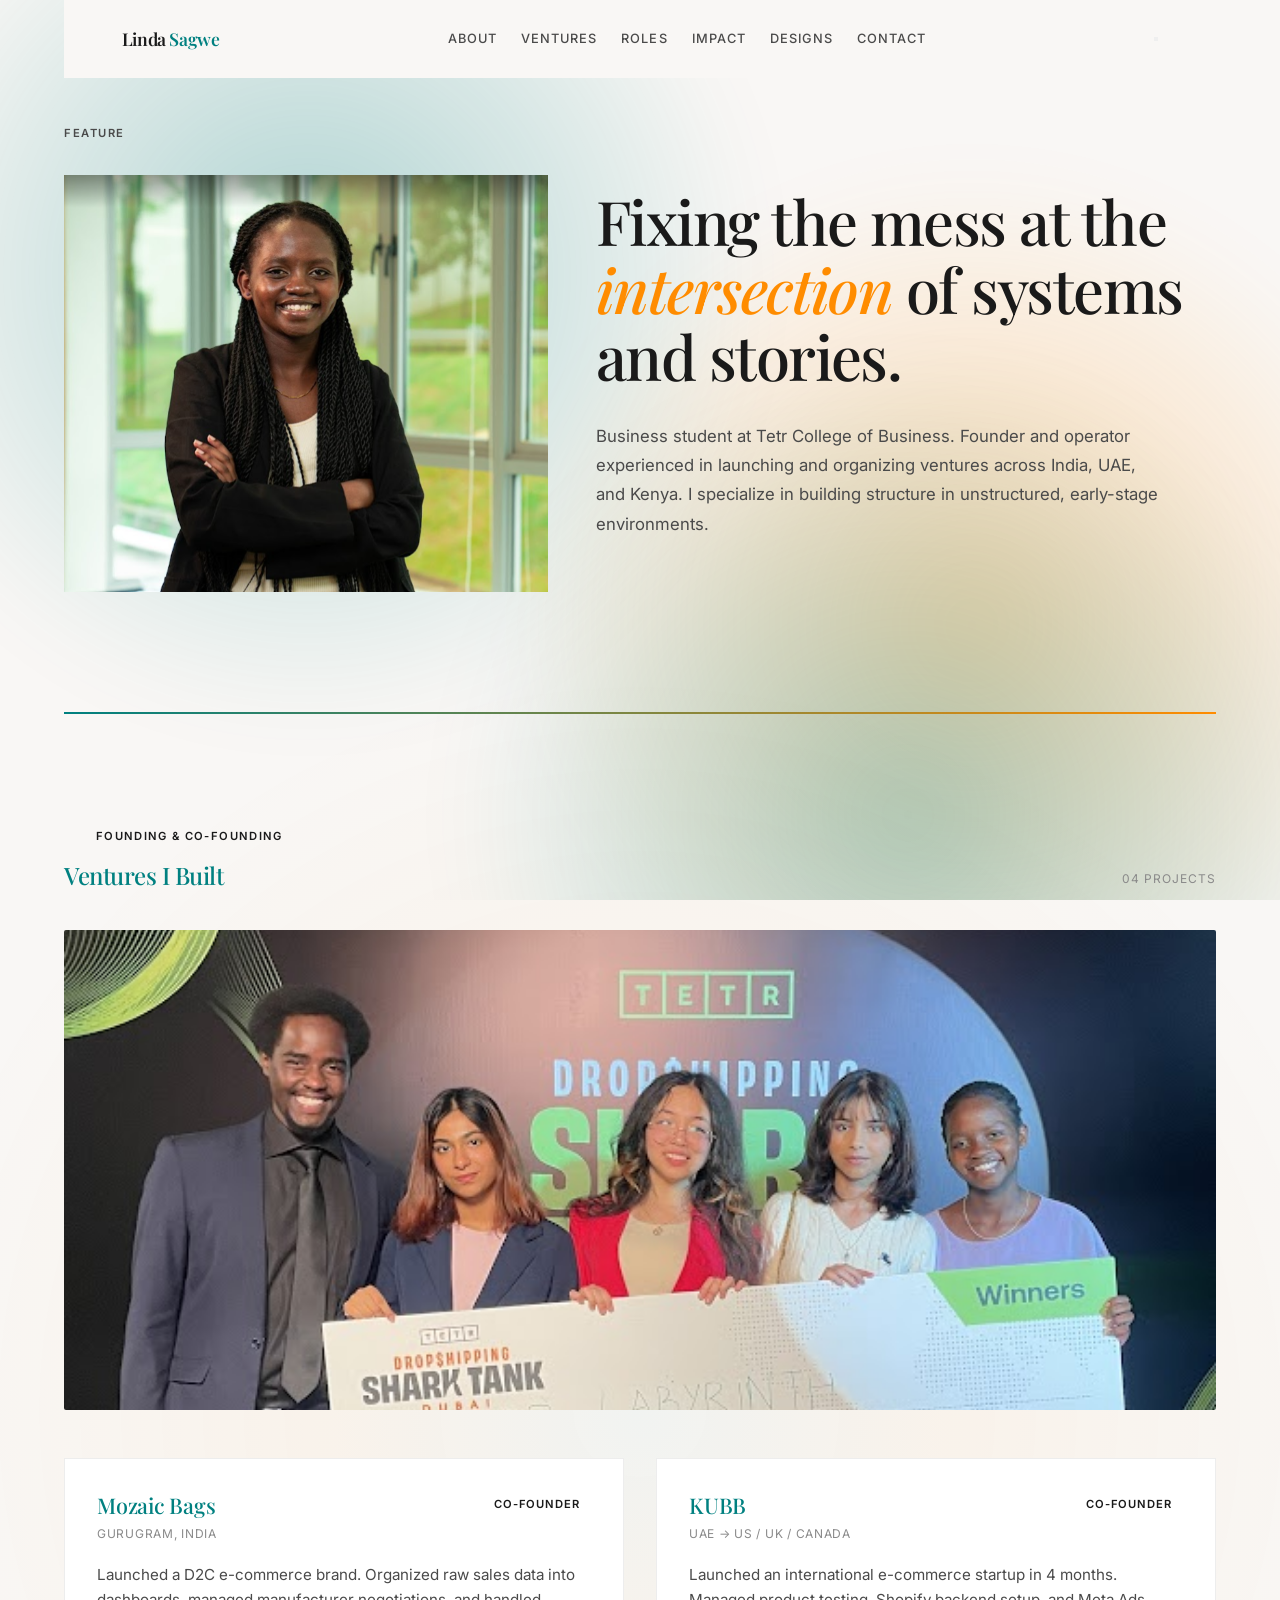
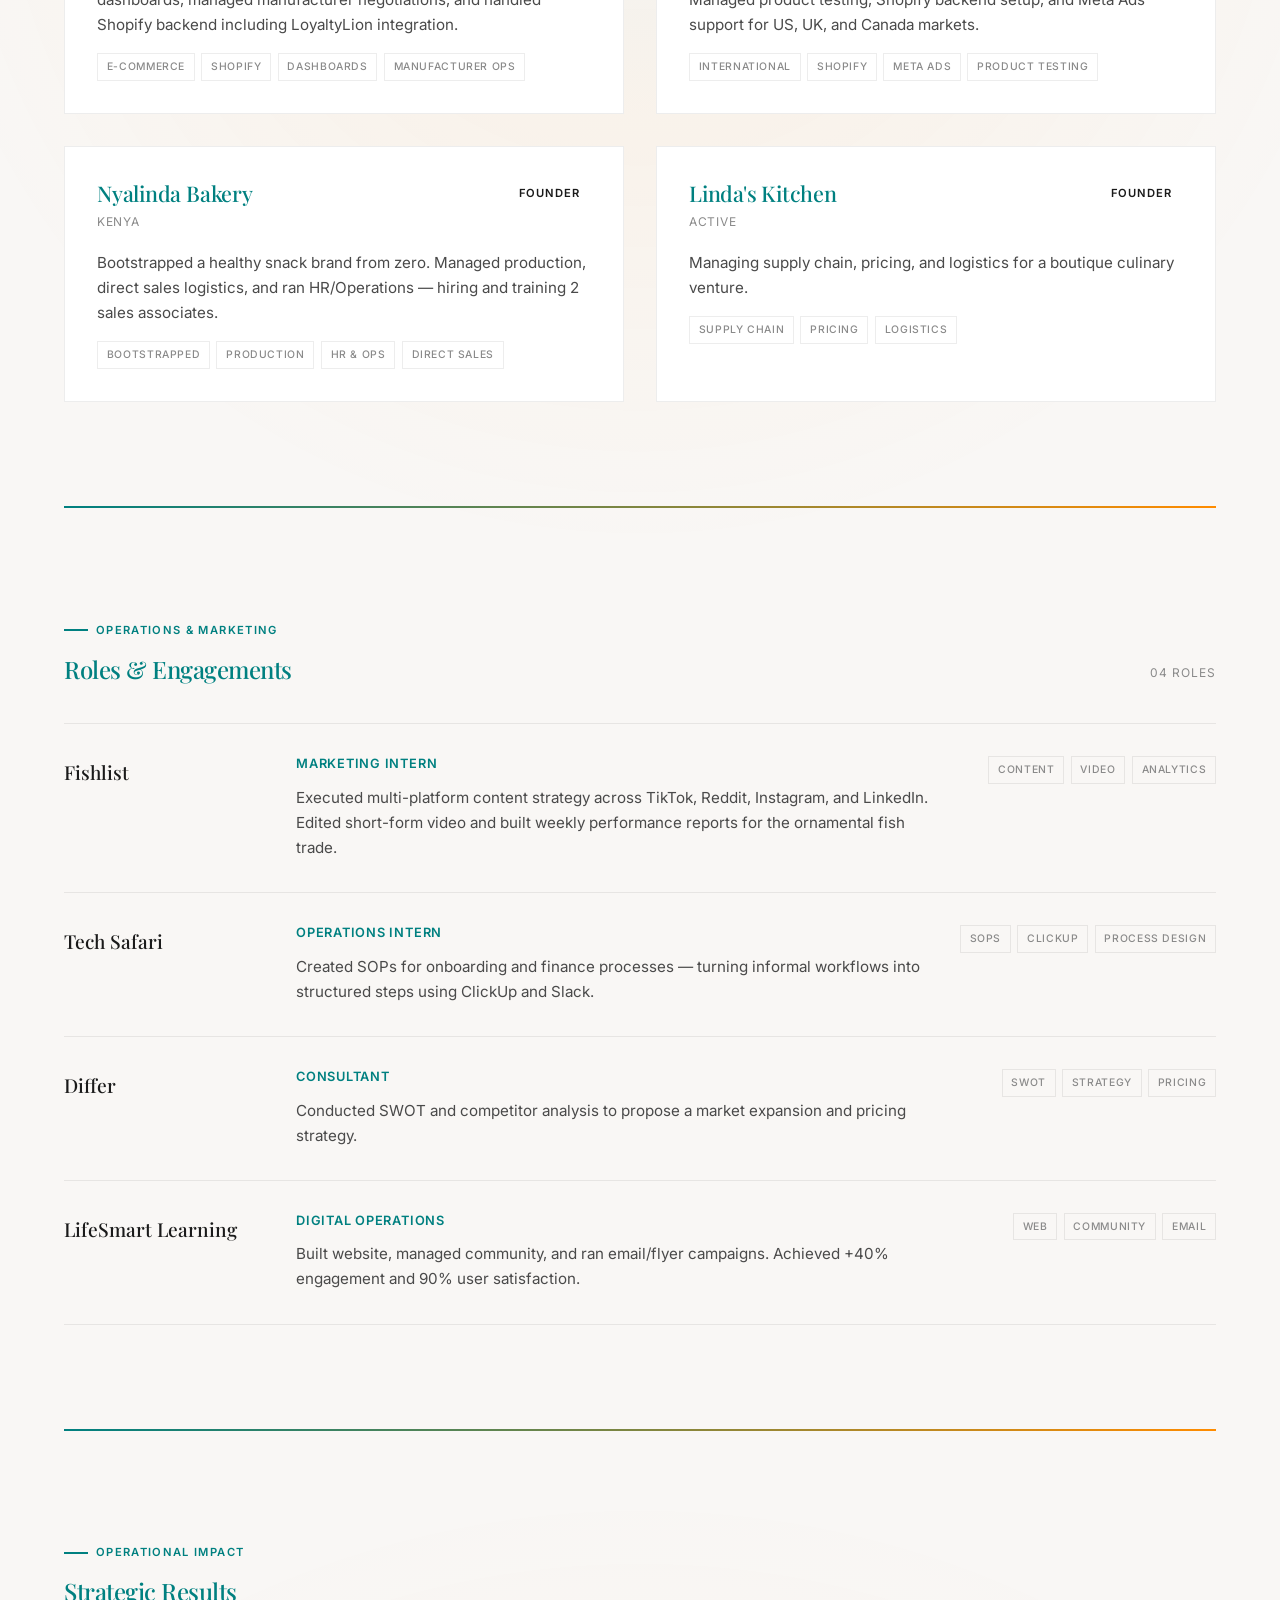
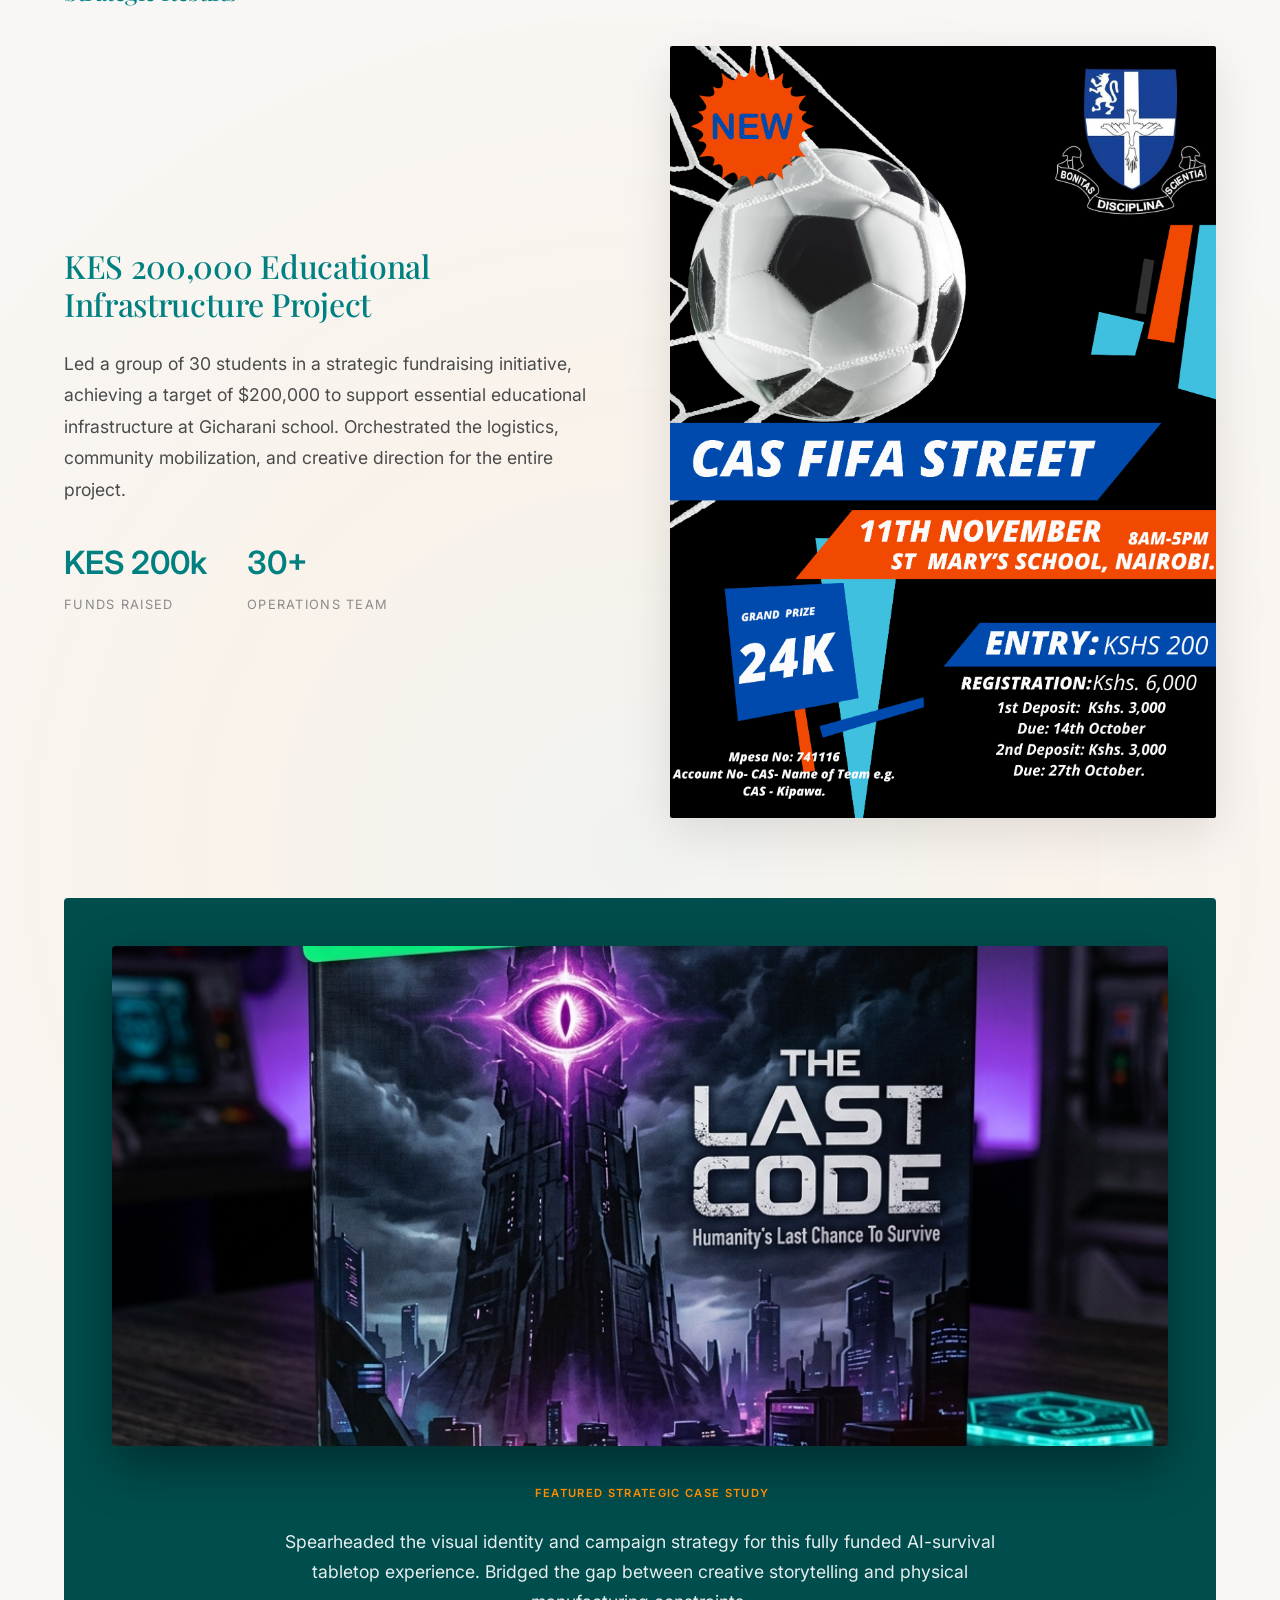
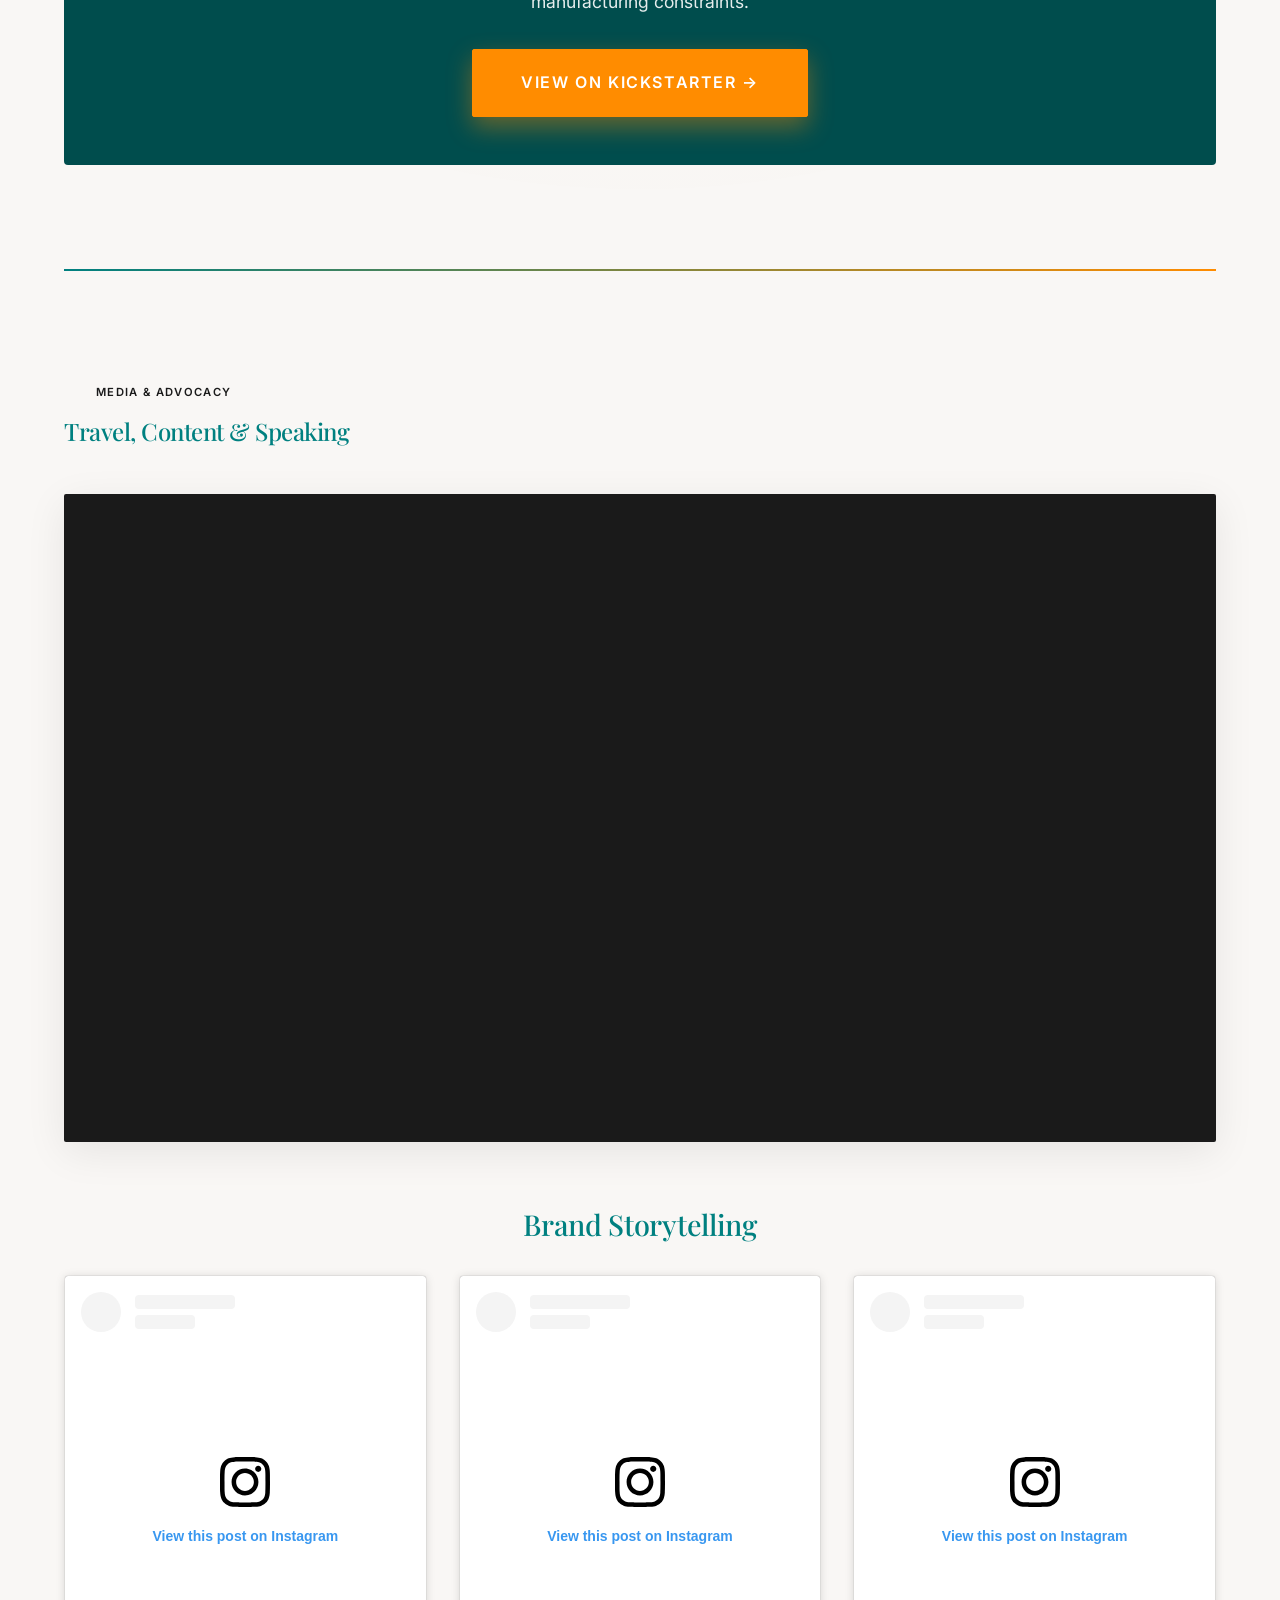
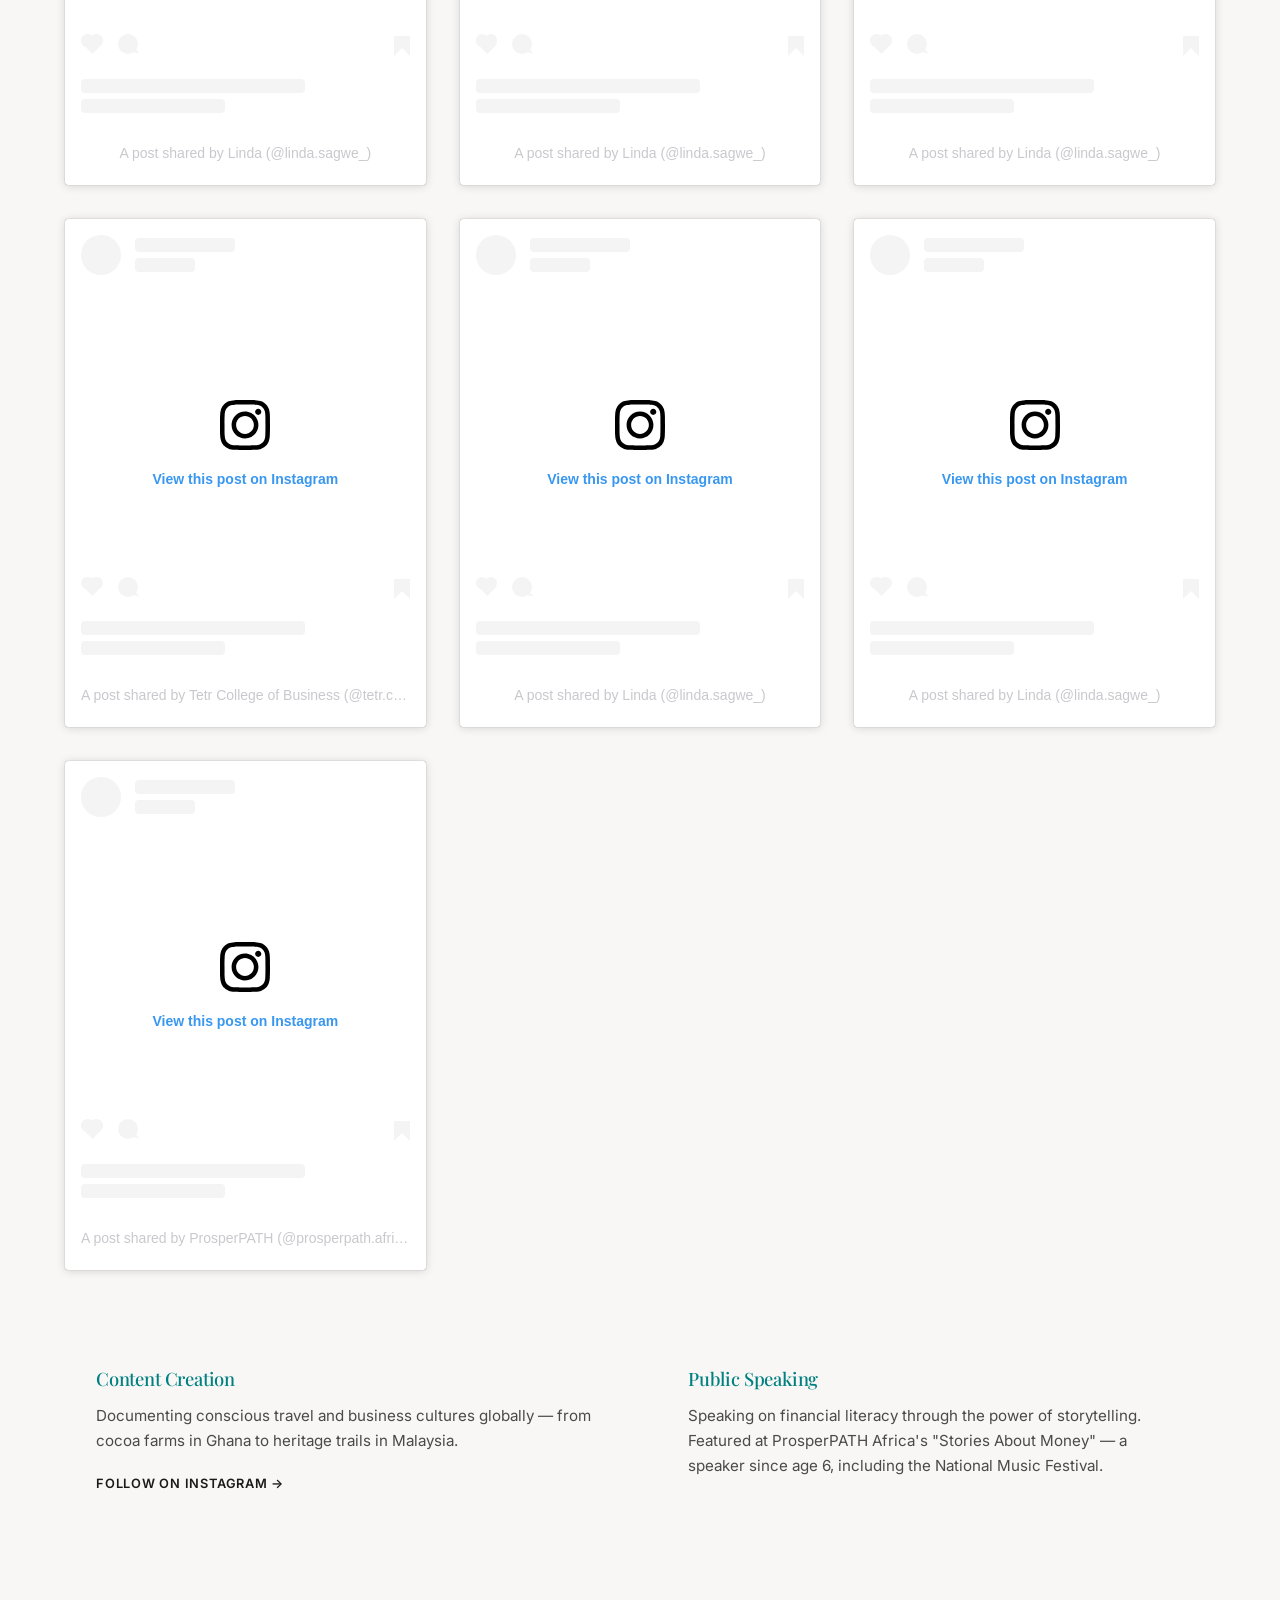
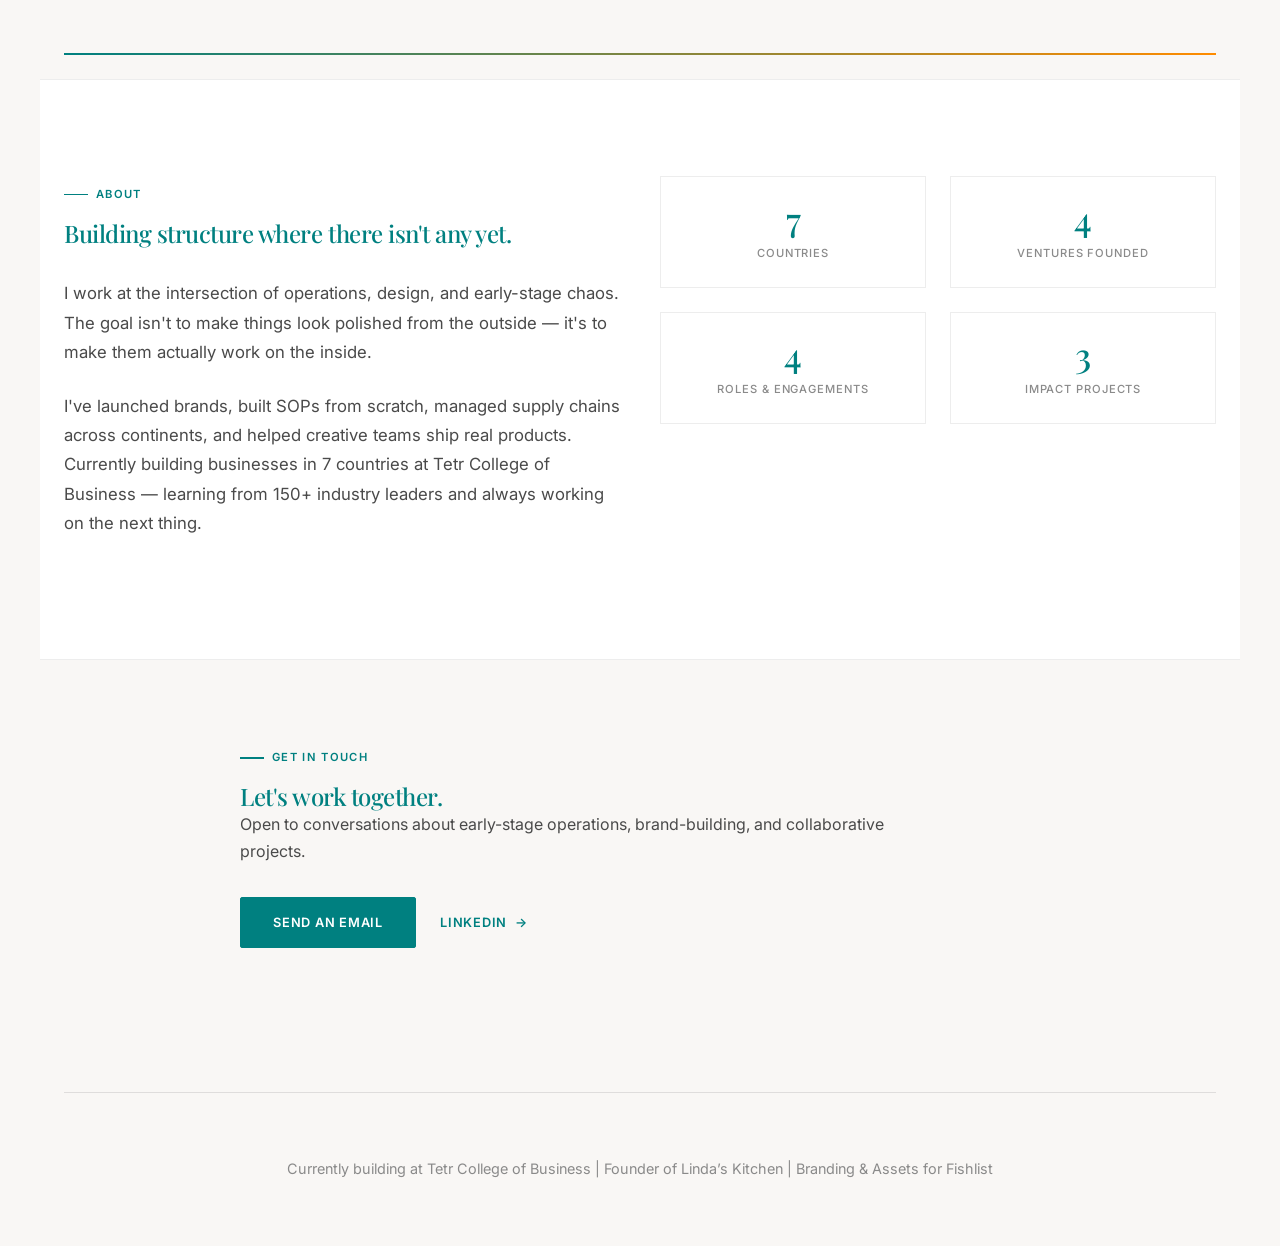
==== commit 8db41c98: "Cleanup: Remove Operator Note section from hero" ====
--- a/index.html
+++ b/index.html
@@ -55,11 +55,7 @@
             <h1 class="reveal reveal-delay-1">Fixing the mess at the <em>intersection</em> of systems and stories.</h1>
             <p class="hero-sub reveal reveal-delay-2">Business student at <a href="https://tetr.com/" target="_blank" style="color: inherit; text-decoration: none;" onmouseover="this.style.opacity='0.7'" onmouseout="this.style.opacity='1'">Tetr College of Business</a>. Founder and operator experienced in launching and organizing ventures across India, UAE, and Kenya. I specialize in building structure in unstructured, early-stage environments.</p>
             
-            <div class="operator-box reveal reveal-delay-3" style="margin-top: 2rem;">
-              <p style="margin-bottom: 0; font-size: 0.9rem; font-style: italic; color: var(--color-text-secondary);">
-                <strong>Operator Note:</strong> I don't just build products; I build the systems that make them run. My focus is on turning operational chaos into scalable, structured success.
-              </p>
-            </div>
+
           </div>
         </div>
       </section>
--- a/styles.css
+++ b/styles.css
@@ -501,30 +501,7 @@
   transform: translateX(4px);
 }
 
-/* ================================================
-   Operator Box
-   ================================================ */
-.operator-box {
-  position: relative;
-  padding: var(--space-5);
-  background: var(--color-bg-card);
-  border-radius: 4px;
-  z-index: 1;
-}
-
-.operator-box::before {
-  content: '';
-  position: absolute;
-  inset: 0;
-  border-radius: 4px;
-  padding: 1px; /* border thickness */
-  background: linear-gradient(135deg, var(--color-teal), var(--color-orange));
-  -webkit-mask: linear-gradient(#fff 0 0) content-box, linear-gradient(#fff 0 0);
-  mask: linear-gradient(#fff 0 0) content-box, linear-gradient(#fff 0 0);
-  -webkit-mask-composite: xor;
-  mask-composite: exclude;
-  pointer-events: none;
-}
+
 
 /* ================================================
    Divider
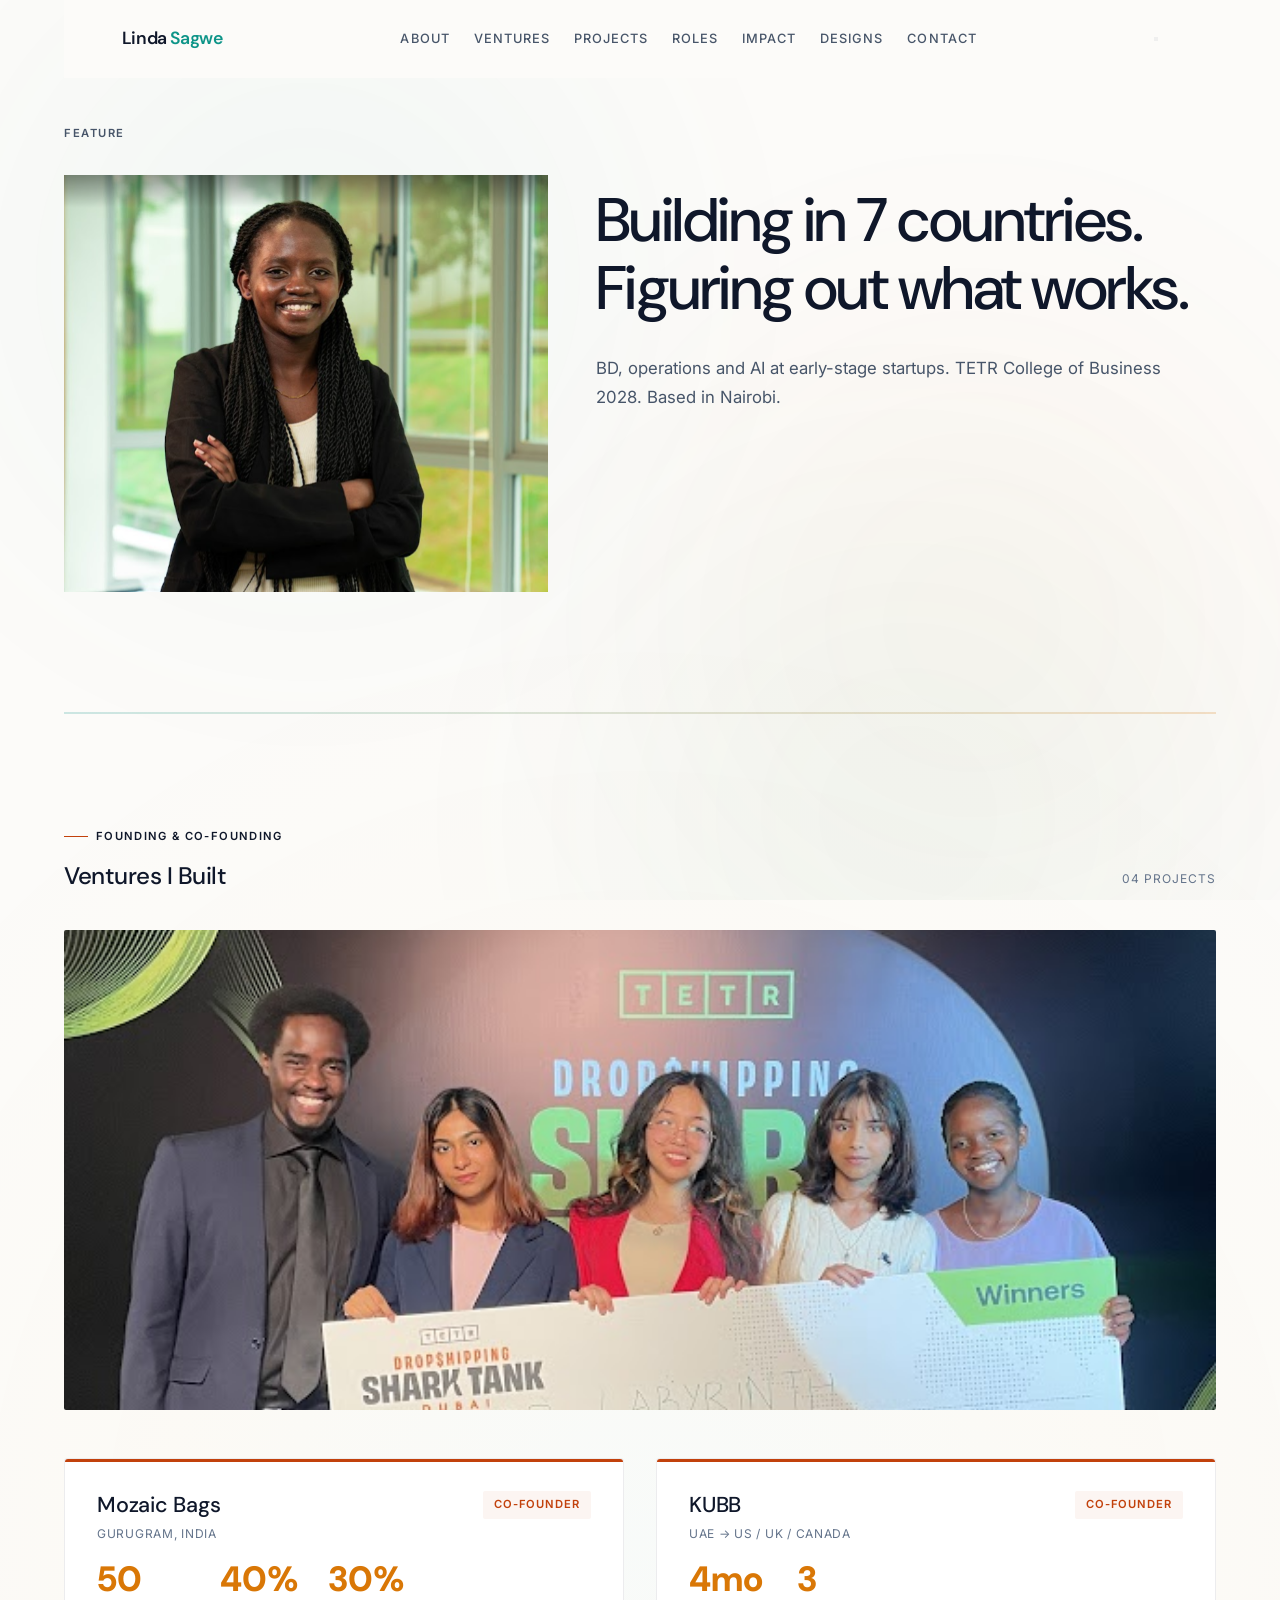
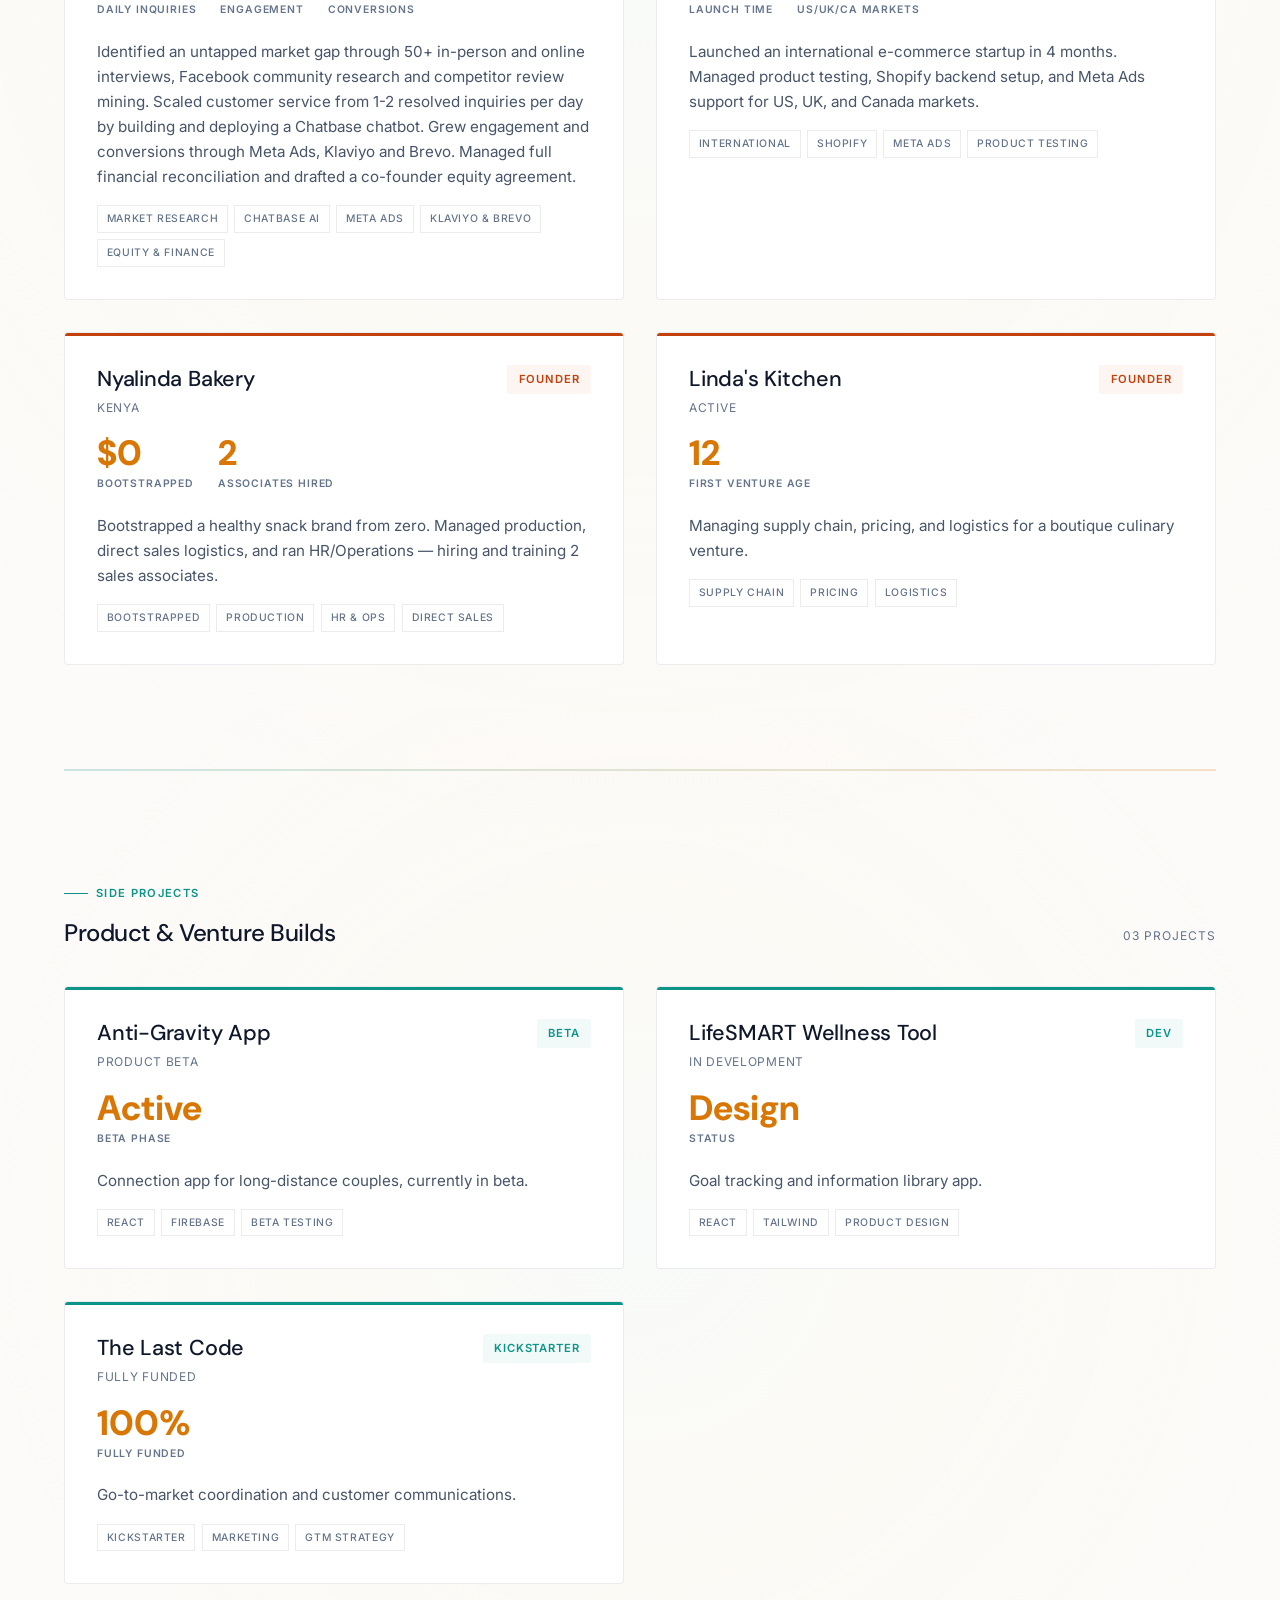
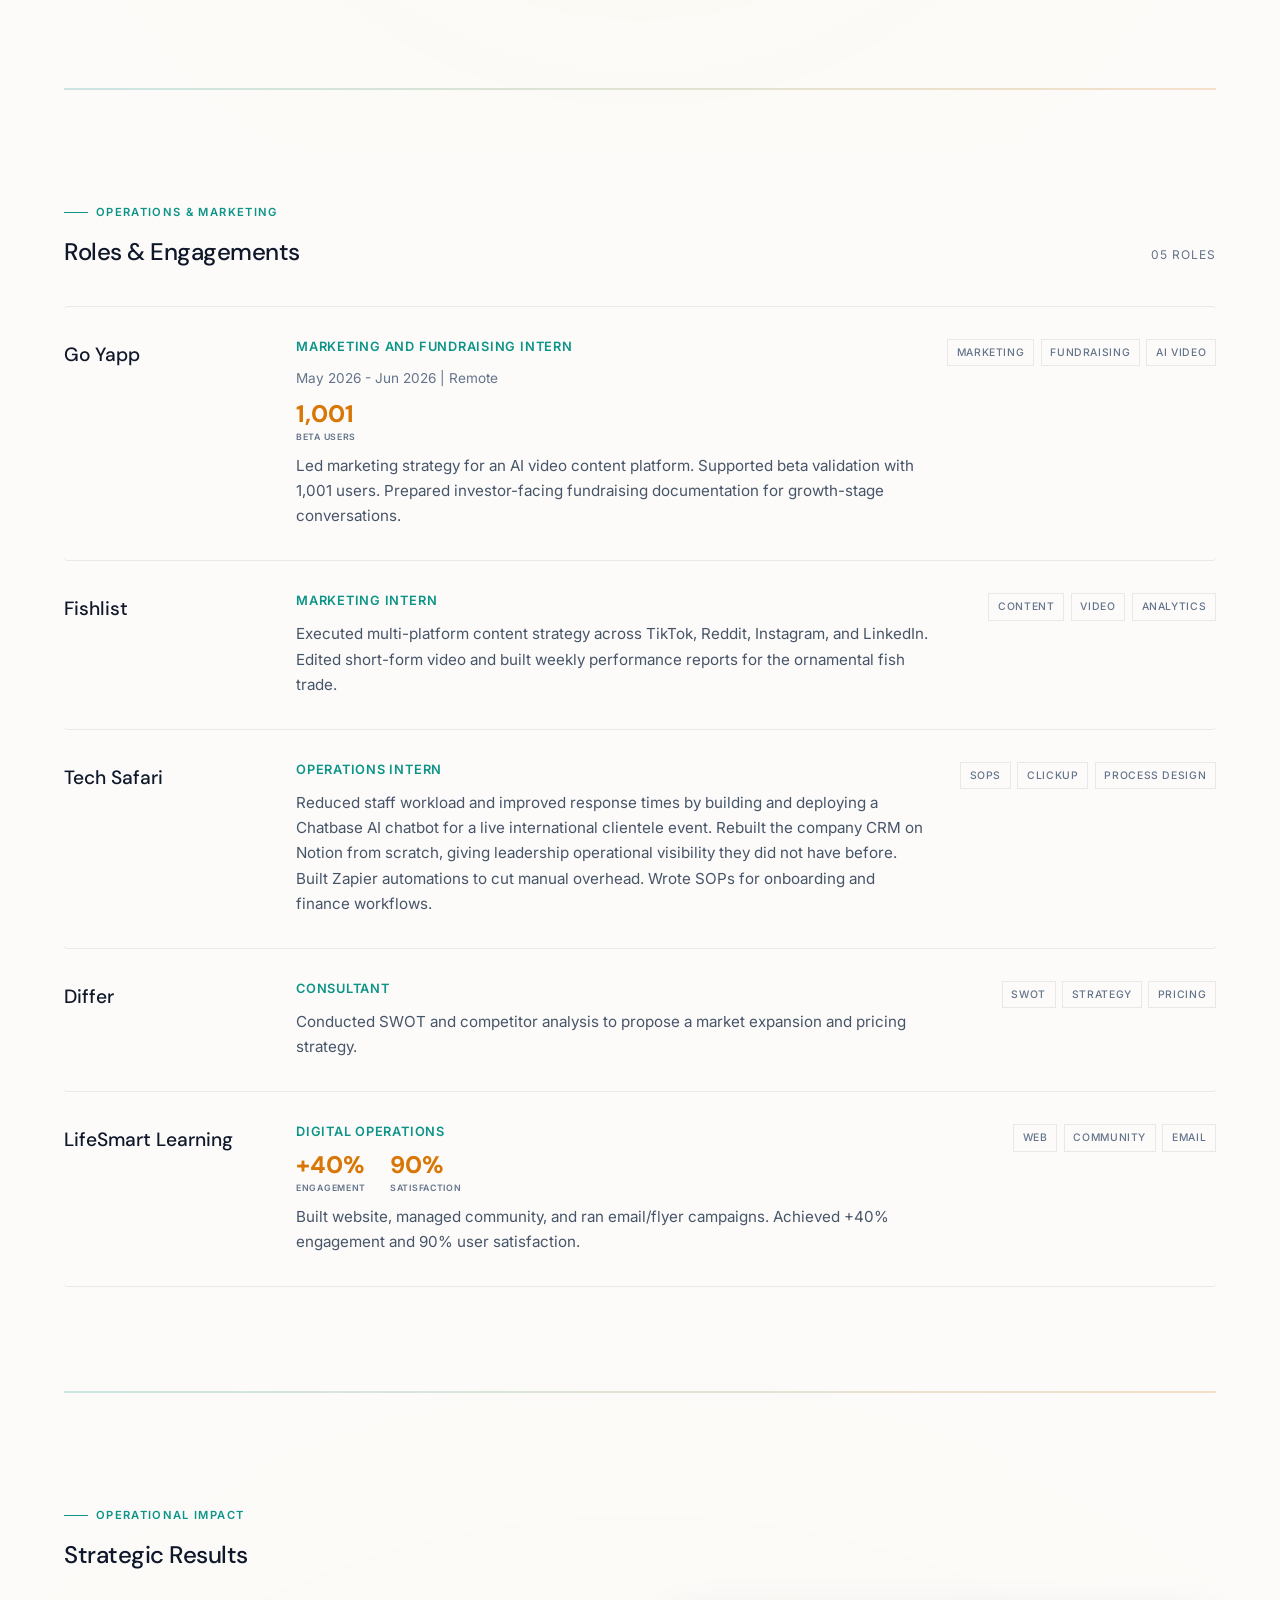
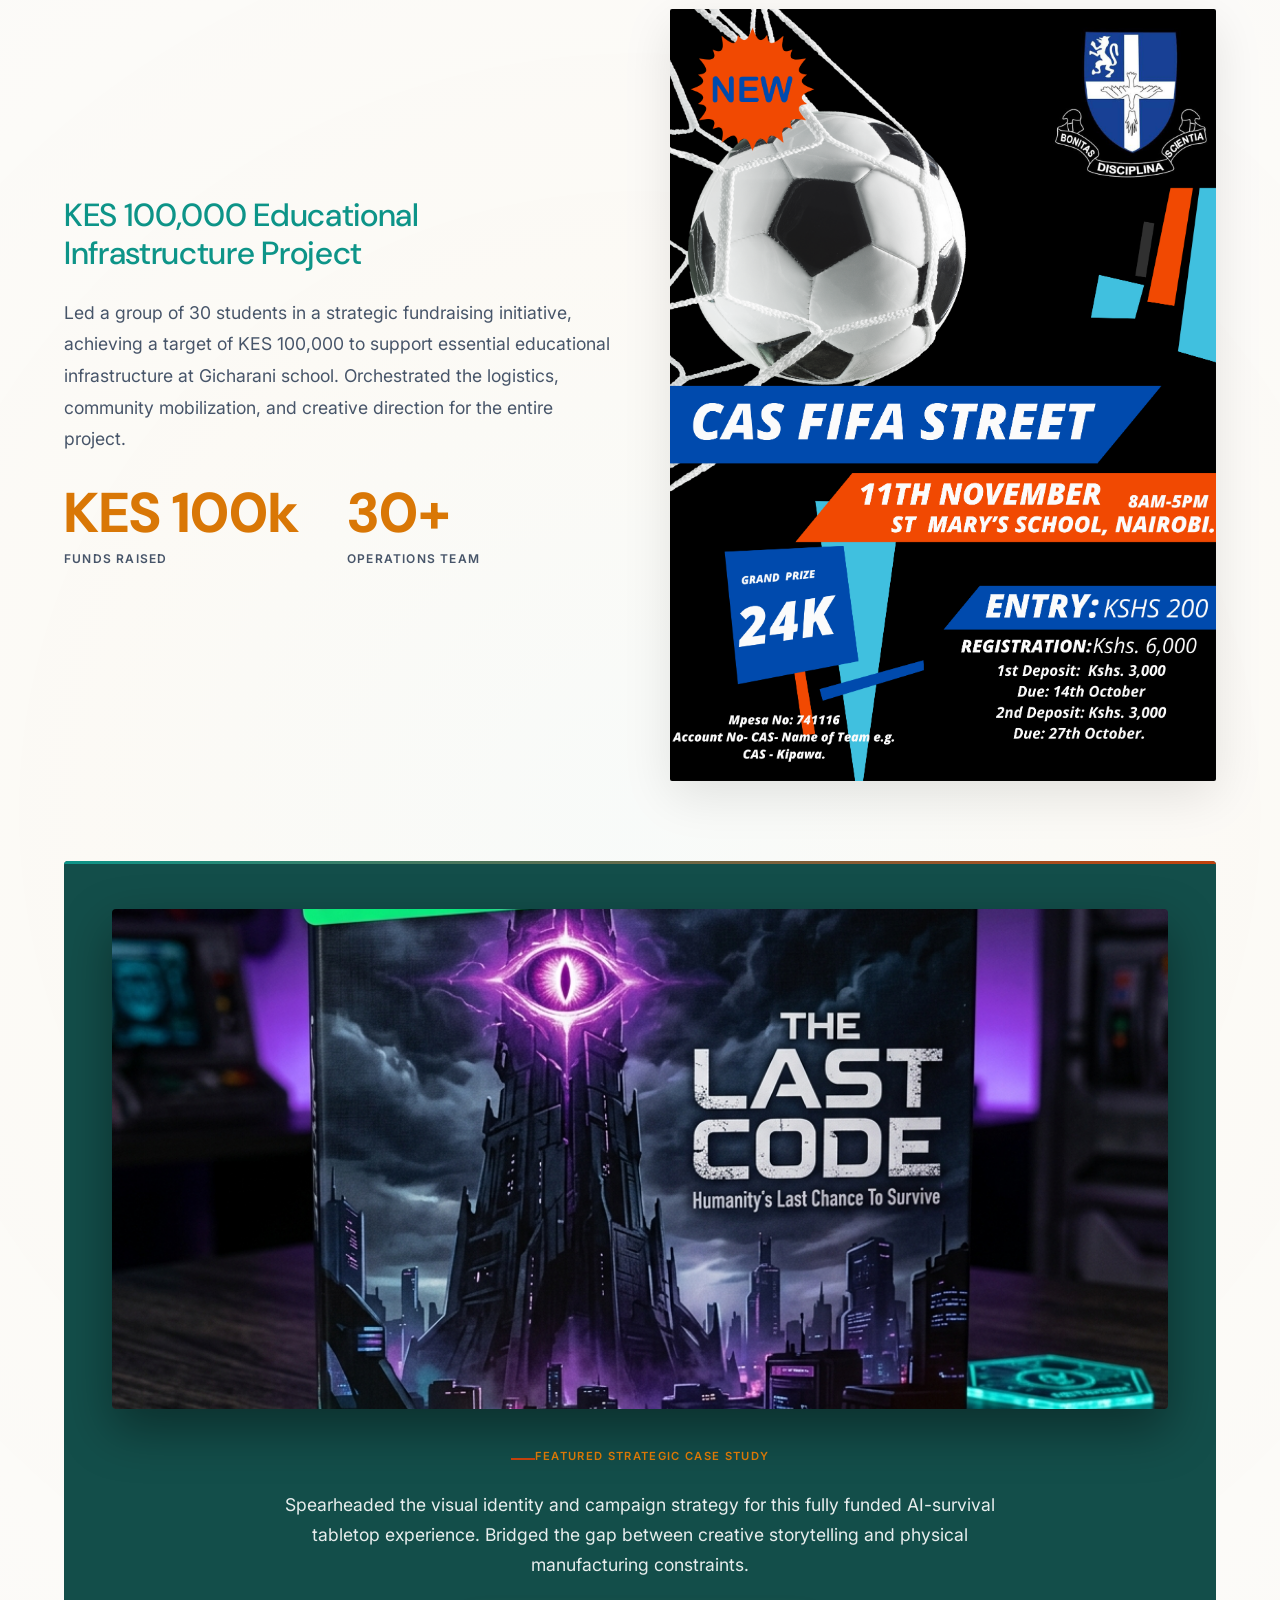
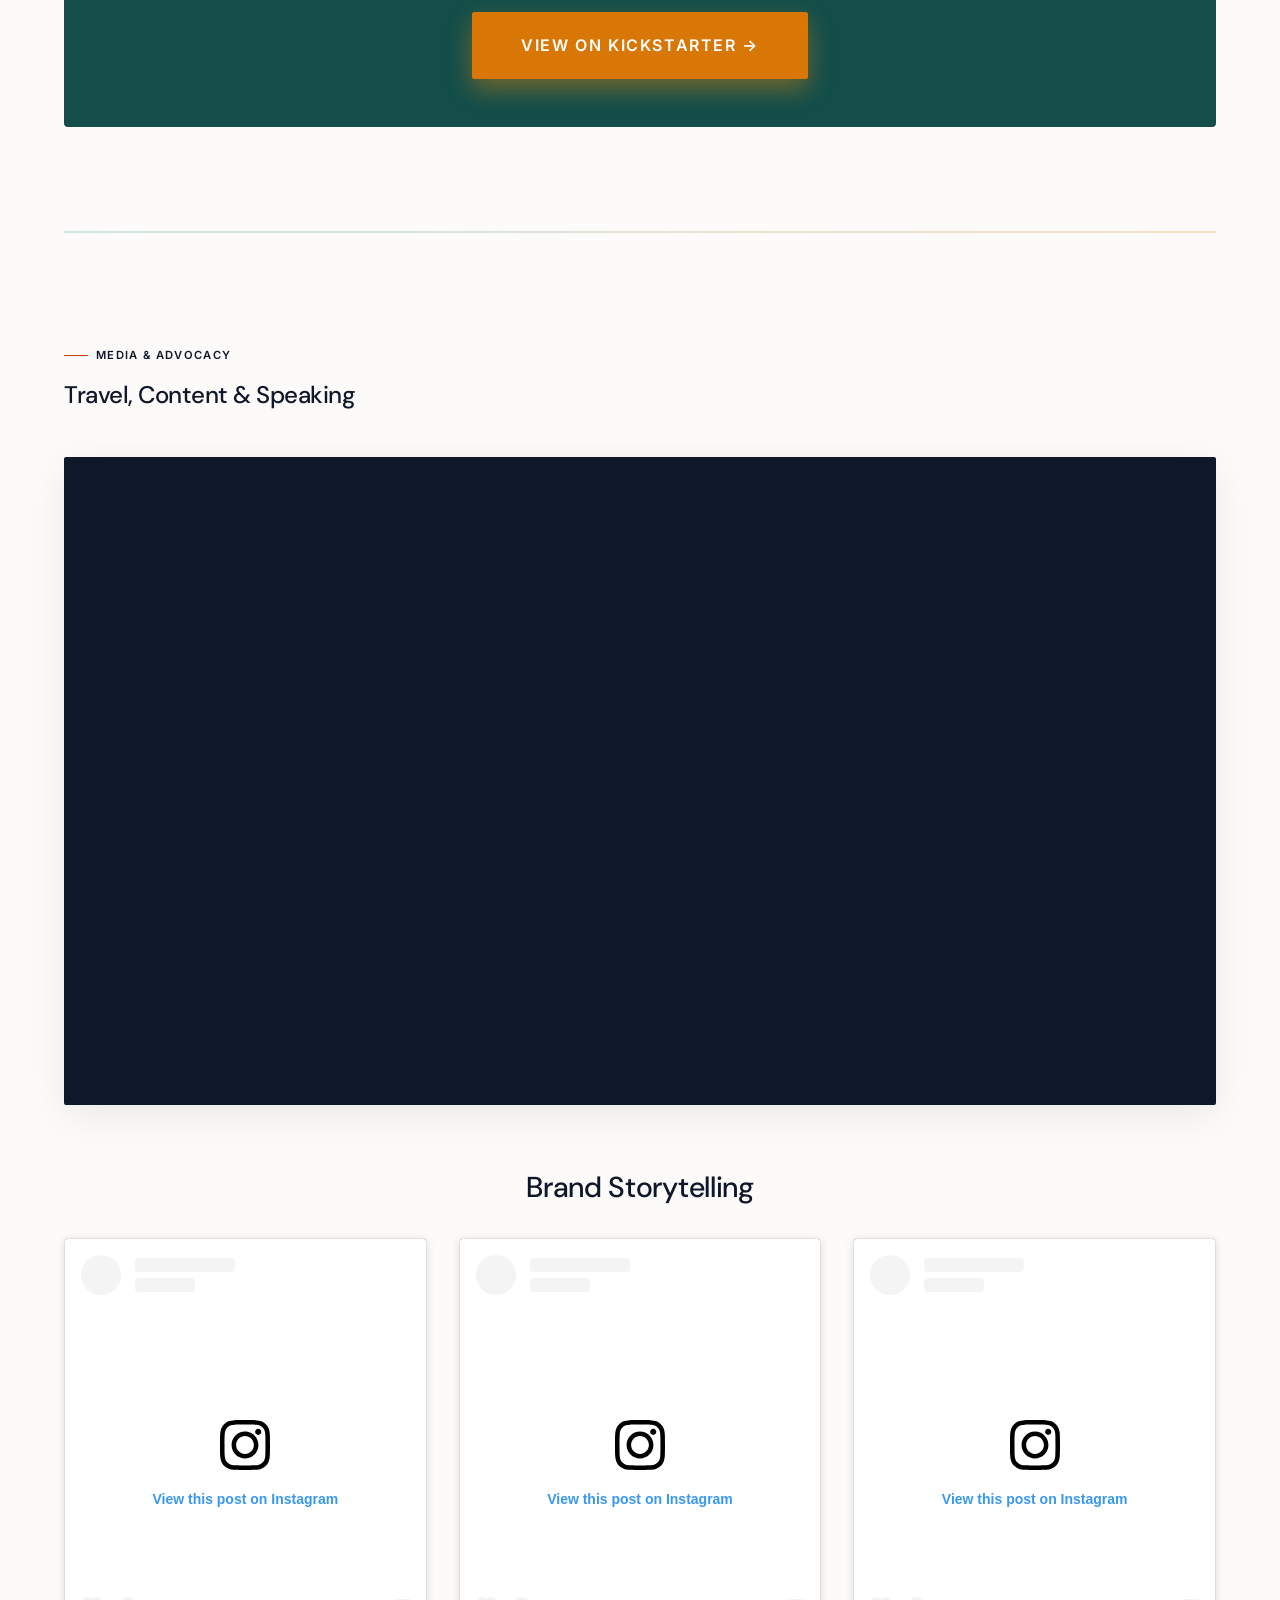
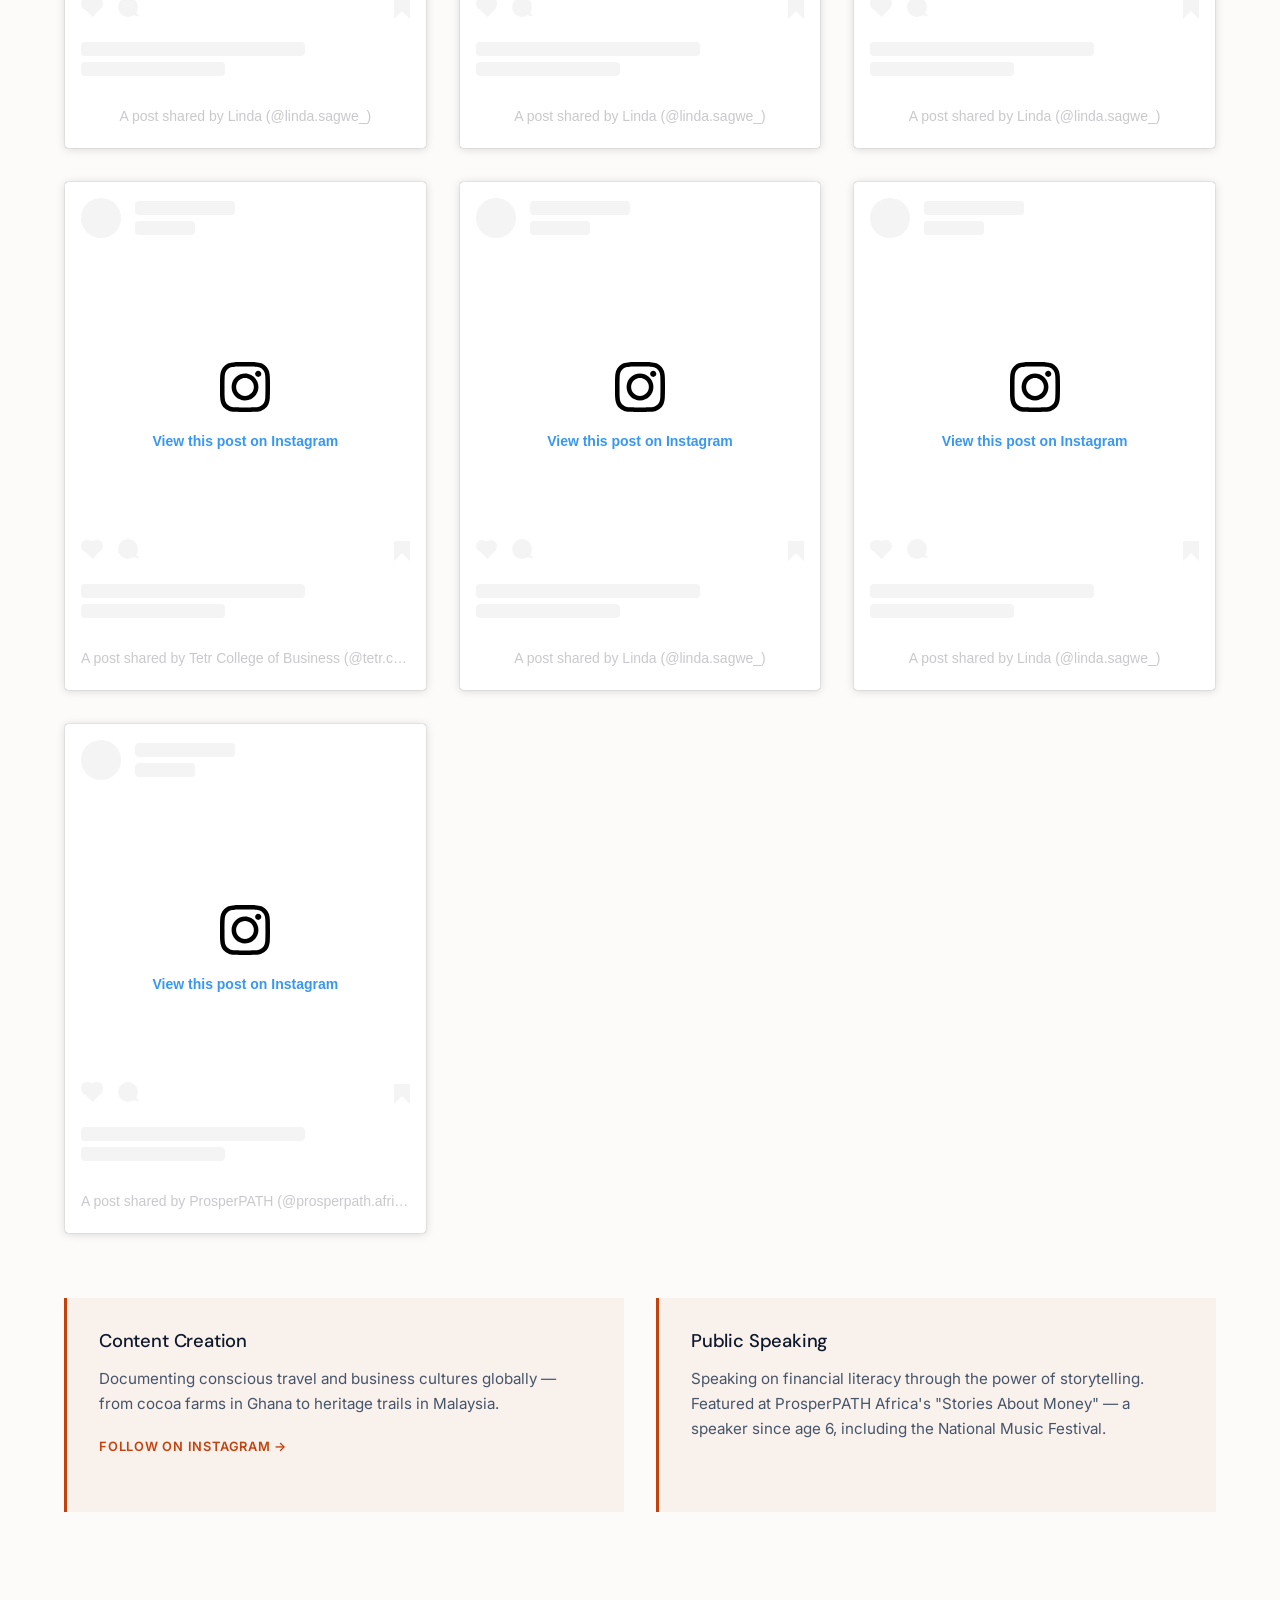
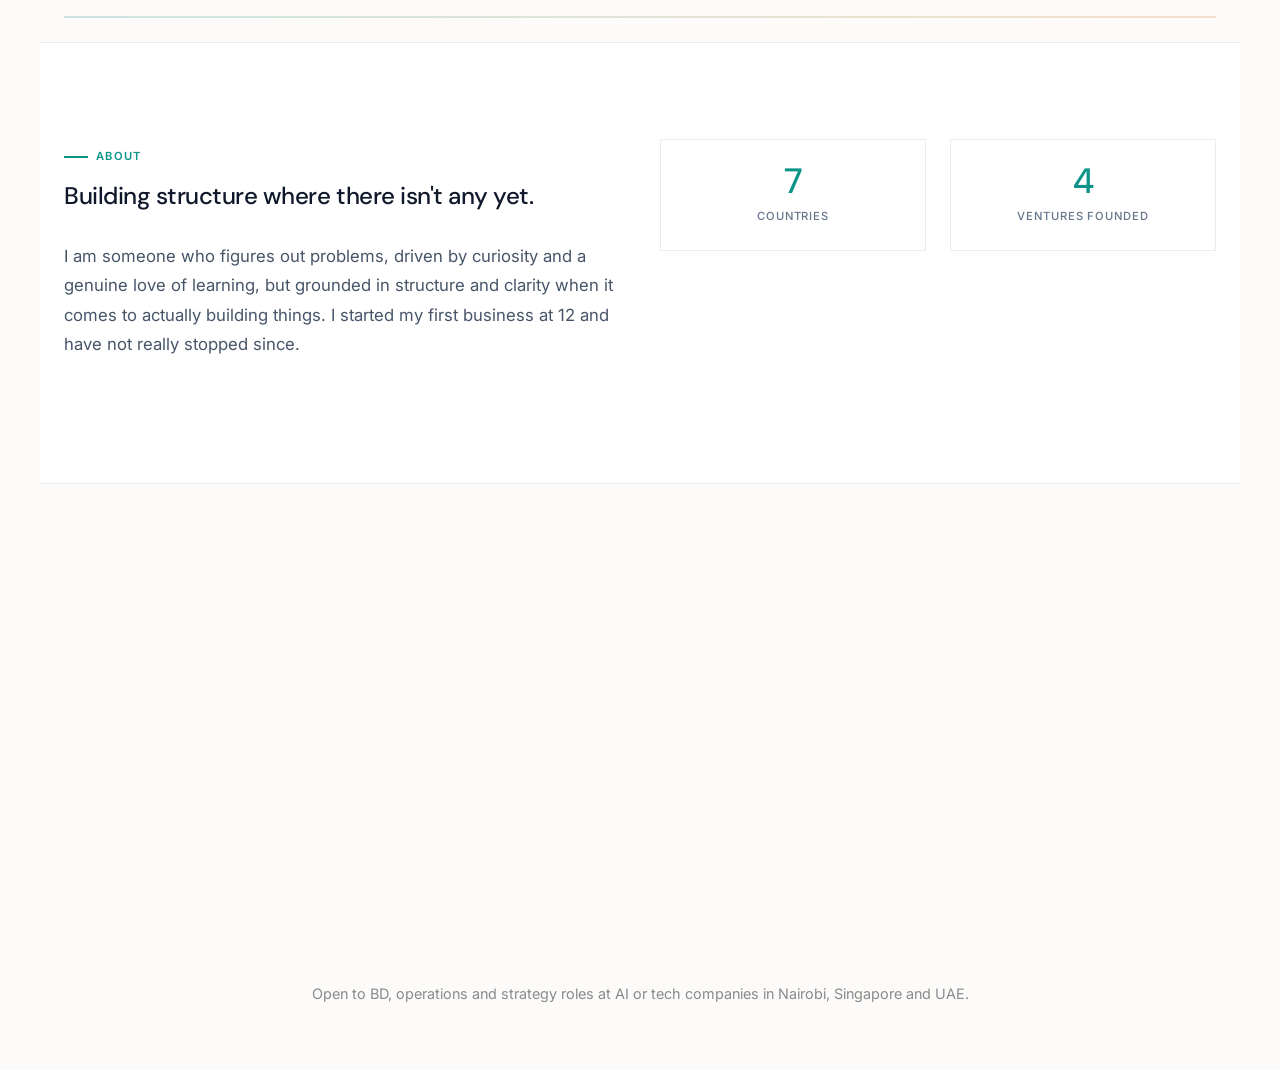
==== commit 5ba3fa75: "design: redesign visual layer to light editorial theme and apply copy edits" ====
--- a/index.html
+++ b/index.html
@@ -9,7 +9,7 @@
   <!-- Fonts -->
   <link rel="preconnect" href="https://fonts.googleapis.com">
   <link rel="preconnect" href="https://fonts.gstatic.com" crossorigin>
-  <link href="https://fonts.googleapis.com/css2?family=Inter:wght@400;500;600;700&family=Playfair+Display:ital,wght@0,400;0,500;0,600;1,400;1,500&display=swap" rel="stylesheet">
+  <link href="https://fonts.googleapis.com/css2?family=Inter:wght@400;500;600;700&family=DM+Sans:wght@700;800&display=swap" rel="stylesheet">
 
   <!-- Styles -->
   <link rel="stylesheet" href="styles.css">
@@ -30,6 +30,7 @@
       <nav class="nav-links" id="nav-links">
         <a href="#about">ABOUT</a>
         <a href="#ventures">VENTURES</a>
+        <a href="#projects">PROJECTS</a>
         <a href="#roles">ROLES</a>
         <a href="#impact">IMPACT</a>
         <a href="designs.html">DESIGNS</a>
@@ -52,8 +53,8 @@
             <img src="assets/hero-photo.png" alt="Linda Sagwe — Founder and Operator" loading="lazy">
           </div>
           <div class="hero-content">
-            <h1 class="reveal reveal-delay-1">Fixing the mess at the <em>intersection</em> of systems and stories.</h1>
-            <p class="hero-sub reveal reveal-delay-2">Business student at <a href="https://tetr.com/" target="_blank" style="color: inherit; text-decoration: none;" onmouseover="this.style.opacity='0.7'" onmouseout="this.style.opacity='1'">Tetr College of Business</a>. Founder and operator experienced in launching and organizing ventures across India, UAE, and Kenya. I specialize in building structure in unstructured, early-stage environments.</p>
+            <h1 class="reveal reveal-delay-1">Building in 7 countries. Figuring out what works.</h1>
+            <p class="hero-sub reveal reveal-delay-2">BD, operations and AI at early-stage startups. TETR College of Business 2028. Based in Nairobi.</p>
             
 
           </div>
@@ -87,12 +88,29 @@
               </div>
               <span class="venture-role terracotta">Co-Founder</span>
             </div>
-            <p>Launched a D2C e-commerce brand. Organized raw sales data into dashboards, managed manufacturer negotiations, and handled Shopify backend including LoyaltyLion integration.</p>
-            <div class="venture-tags">
-              <span class="venture-tag">E-Commerce</span>
-              <span class="venture-tag">Shopify</span>
-              <span class="venture-tag">Dashboards</span>
-              <span class="venture-tag">Manufacturer Ops</span>
+            
+            <div class="card-stats">
+              <div class="card-stat">
+                <span class="stat-val">50</span>
+                <span class="stat-desc">Daily Inquiries</span>
+              </div>
+              <div class="card-stat">
+                <span class="stat-val">40%</span>
+                <span class="stat-desc">Engagement</span>
+              </div>
+              <div class="card-stat">
+                <span class="stat-val">30%</span>
+                <span class="stat-desc">Conversions</span>
+              </div>
+            </div>
+
+            <p>Identified an untapped market gap through 50+ in-person and online interviews, Facebook community research and competitor review mining. Scaled customer service from 1-2 resolved inquiries per day by building and deploying a Chatbase chatbot. Grew engagement and conversions through Meta Ads, Klaviyo and Brevo. Managed full financial reconciliation and drafted a co-founder equity agreement.</p>
+            <div class="venture-tags">
+              <span class="venture-tag">Market Research</span>
+              <span class="venture-tag">Chatbase AI</span>
+              <span class="venture-tag">Meta Ads</span>
+              <span class="venture-tag">Klaviyo & Brevo</span>
+              <span class="venture-tag">Equity & Finance</span>
             </div>
           </div>
 
@@ -105,6 +123,18 @@
               </div>
               <span class="venture-role terracotta">Co-Founder</span>
             </div>
+
+            <div class="card-stats">
+              <div class="card-stat">
+                <span class="stat-val">4mo</span>
+                <span class="stat-desc">Launch Time</span>
+              </div>
+              <div class="card-stat">
+                <span class="stat-val">3</span>
+                <span class="stat-desc">US/UK/CA Markets</span>
+              </div>
+            </div>
+
             <p>Launched an international e-commerce startup in 4 months. Managed product testing, Shopify backend setup, and Meta Ads support for US, UK, and Canada markets.</p>
             <div class="venture-tags">
               <span class="venture-tag">International</span>
@@ -123,6 +153,18 @@
               </div>
               <span class="venture-role terracotta">Founder</span>
             </div>
+
+            <div class="card-stats">
+              <div class="card-stat">
+                <span class="stat-val">$0</span>
+                <span class="stat-desc">Bootstrapped</span>
+              </div>
+              <div class="card-stat">
+                <span class="stat-val">2</span>
+                <span class="stat-desc">Associates Hired</span>
+              </div>
+            </div>
+
             <p>Bootstrapped a healthy snack brand from zero. Managed production, direct sales logistics, and ran HR/Operations — hiring and training 2 sales associates.</p>
             <div class="venture-tags">
               <span class="venture-tag">Bootstrapped</span>
@@ -141,11 +183,111 @@
               </div>
               <span class="venture-role terracotta">Founder</span>
             </div>
+            
+            <div class="card-stats">
+              <div class="card-stat">
+                <span class="stat-val">12</span>
+                <span class="stat-desc">First Venture Age</span>
+              </div>
+            </div>
+
             <p>Managing supply chain, pricing, and logistics for a boutique culinary venture.</p>
             <div class="venture-tags">
               <span class="venture-tag">Supply Chain</span>
               <span class="venture-tag">Pricing</span>
               <span class="venture-tag">Logistics</span>
+            </div>
+          </div>
+
+        </div>
+      </section>
+
+      <div class="divider"></div>
+
+      <!-- ========== SECTION: PROJECTS ========== -->
+      <section id="projects" class="section-glow-teal-orange">
+        <div class="section-header reveal">
+          <div>
+            <span class="section-label teal">Side Projects</span>
+            <h2>Product & Venture Builds</h2>
+          </div>
+          <span class="section-count">03 Projects</span>
+        </div>
+
+        <div class="ventures-grid stagger-children">
+
+          <!-- Anti-Gravity App -->
+          <div class="venture-card accent-teal reveal">
+            <div class="venture-card-header">
+              <div>
+                <h3>Anti-Gravity App</h3>
+                <span class="venture-location">Product Beta</span>
+              </div>
+              <span class="venture-role teal">Beta</span>
+            </div>
+            
+            <div class="card-stats">
+              <div class="card-stat">
+                <span class="stat-val">Active</span>
+                <span class="stat-desc">Beta Phase</span>
+              </div>
+            </div>
+
+            <p>Connection app for long-distance couples, currently in beta.</p>
+            <div class="venture-tags">
+              <span class="venture-tag">React</span>
+              <span class="venture-tag">Firebase</span>
+              <span class="venture-tag">Beta Testing</span>
+            </div>
+          </div>
+
+          <!-- LifeSMART Wellness Tool -->
+          <div class="venture-card accent-teal reveal">
+            <div class="venture-card-header">
+              <div>
+                <h3>LifeSMART Wellness Tool</h3>
+                <span class="venture-location">In Development</span>
+              </div>
+              <span class="venture-role teal">Dev</span>
+            </div>
+
+            <div class="card-stats">
+              <div class="card-stat">
+                <span class="stat-val">Design</span>
+                <span class="stat-desc">Status</span>
+              </div>
+            </div>
+
+            <p>Goal tracking and information library app.</p>
+            <div class="venture-tags">
+              <span class="venture-tag">React</span>
+              <span class="venture-tag">Tailwind</span>
+              <span class="venture-tag">Product Design</span>
+            </div>
+          </div>
+
+          <!-- The Last Code -->
+          <div class="venture-card accent-teal reveal">
+            <div class="venture-card-header">
+              <div>
+                <h3>The Last Code</h3>
+                <span class="venture-location">Fully Funded</span>
+              </div>
+              <span class="venture-role teal">Kickstarter</span>
+            </div>
+
+            <div class="card-stats">
+              <div class="card-stat">
+                <span class="stat-val">100%</span>
+                <span class="stat-desc">Fully Funded</span>
+              </div>
+            </div>
+
+            <p>Go-to-market coordination and customer communications.</p>
+            <div class="venture-tags">
+              <span class="venture-tag">Kickstarter</span>
+              <span class="venture-tag">Marketing</span>
+              <span class="venture-tag">GTM Strategy</span>
             </div>
           </div>
 
@@ -161,10 +303,33 @@
             <span class="section-label teal">Operations & Marketing</span>
             <h2>Roles & Engagements</h2>
           </div>
-          <span class="section-count">04 Roles</span>
+          <span class="section-count">05 Roles</span>
         </div>
 
         <div class="roles-list">
+
+          <!-- Go Yapp -->
+          <div class="role-item reveal">
+            <span class="role-org">Go Yapp</span>
+            <div class="role-content">
+              <h3>Marketing and Fundraising Intern</h3>
+              <p style="font-size: 0.85rem; color: var(--color-text-muted); margin-bottom: var(--space-2);">May 2026 - Jun 2026 | Remote</p>
+              
+              <div class="card-stats" style="margin-top: 8px; margin-bottom: 8px;">
+                <div class="card-stat" style="min-width: 60px;">
+                  <span class="stat-val" style="font-size: 1.5rem; color: var(--color-orange);">1,001</span>
+                  <span class="stat-desc" style="font-size: 0.55rem;">Beta Users</span>
+                </div>
+              </div>
+
+              <p>Led marketing strategy for an AI video content platform. Supported beta validation with 1,001 users. Prepared investor-facing fundraising documentation for growth-stage conversations.</p>
+            </div>
+            <div class="role-tags">
+              <span class="venture-tag">Marketing</span>
+              <span class="venture-tag">Fundraising</span>
+              <span class="venture-tag">AI Video</span>
+            </div>
+          </div>
 
           <!-- Fishlist -->
           <div class="role-item reveal">
@@ -185,7 +350,7 @@
             <span class="role-org"><a href="https://www.techsafari.io/" target="_blank">Tech Safari</a></span>
             <div class="role-content">
               <h3>Operations Intern</h3>
-              <p>Created SOPs for onboarding and finance processes — turning informal workflows into structured steps using ClickUp and Slack.</p>
+              <p>Reduced staff workload and improved response times by building and deploying a Chatbase AI chatbot for a live international clientele event. Rebuilt the company CRM on Notion from scratch, giving leadership operational visibility they did not have before. Built Zapier automations to cut manual overhead. Wrote SOPs for onboarding and finance workflows.</p>
             </div>
             <div class="role-tags">
               <span class="venture-tag">SOPs</span>
@@ -213,6 +378,18 @@
             <span class="role-org"><a href="https://www.linkedin.com/company/lifesmart-learning/" target="_blank">LifeSmart Learning</a></span>
             <div class="role-content">
               <h3>Digital Operations</h3>
+              
+              <div class="card-stats" style="margin-top: 8px; margin-bottom: 8px;">
+                <div class="card-stat" style="min-width: 60px;">
+                  <span class="stat-val" style="font-size: 1.5rem; color: var(--color-orange);">+40%</span>
+                  <span class="stat-desc" style="font-size: 0.55rem;">Engagement</span>
+                </div>
+                <div class="card-stat" style="min-width: 60px;">
+                  <span class="stat-val" style="font-size: 1.5rem; color: var(--color-orange);">90%</span>
+                  <span class="stat-desc" style="font-size: 0.55rem;">Satisfaction</span>
+                </div>
+              </div>
+
               <p>Built website, managed community, and ran email/flyer campaigns. Achieved +40% engagement and 90% user satisfaction.</p>
             </div>
             <div class="role-tags">
@@ -239,18 +416,18 @@
 
         <div class="impact-featured reveal" style="display: grid; grid-template-columns: 1fr 1fr; gap: 60px; align-items: center; margin-bottom: 80px;">
           <div class="impact-text">
-            <h3 style="font-size: 2rem; margin-bottom: 24px; line-height: 1.2; color: var(--color-teal);">KES 200,000 Educational Infrastructure Project</h3>
+            <h3 style="font-size: 2rem; margin-bottom: 24px; line-height: 1.2; color: var(--color-teal);">KES 100,000 Educational Infrastructure Project</h3>
             <p style="font-size: 1.1rem; color: var(--color-text-secondary); line-height: 1.8; margin-bottom: 30px;">
-              Led a group of 30 students in a strategic fundraising initiative, achieving a target of $200,000 to support essential educational infrastructure at Gicharani school. Orchestrated the logistics, community mobilization, and creative direction for the entire project.
+              Led a group of 30 students in a strategic fundraising initiative, achieving a target of KES 100,000 to support essential educational infrastructure at Gicharani school. Orchestrated the logistics, community mobilization, and creative direction for the entire project.
             </p>
-            <div style="display: flex; gap: 40px;">
-              <div>
-                <span style="display: block; font-size: 2rem; font-weight: 600; color: var(--color-teal);">KES 200k</span>
-                <span style="font-size: 0.8rem; text-transform: uppercase; letter-spacing: 0.1em; color: var(--color-text-muted);">Funds Raised</span>
-              </div>
-              <div>
-                <span style="display: block; font-size: 2rem; font-weight: 600; color: var(--color-teal);">30+</span>
-                <span style="font-size: 0.8rem; text-transform: uppercase; letter-spacing: 0.1em; color: var(--color-text-muted);">Operations Team</span>
+            <div class="display-stats">
+              <div class="stat-box">
+                <span class="stat-num">KES 100k</span>
+                <span class="stat-lbl">Funds Raised</span>
+              </div>
+              <div class="stat-box">
+                <span class="stat-num">30+</span>
+                <span class="stat-lbl">Operations Team</span>
               </div>
             </div>
           </div>
@@ -336,8 +513,7 @@
             <div class="about-text reveal">
               <span class="section-label teal">About</span>
               <h2>Building structure where there isn't any yet.</h2>
-              <p>I work at the intersection of operations, design, and early-stage chaos. The goal isn't to make things look polished from the outside — it's to make them actually work on the inside.</p>
-              <p>I've launched brands, built SOPs from scratch, managed supply chains across continents, and helped creative teams ship real products. Currently building businesses in 7 countries at <a href="https://tetr.com/" target="_blank" style="color: inherit; text-decoration: none;" onmouseover="this.style.opacity='0.7'" onmouseout="this.style.opacity='1'">Tetr College of Business</a> — learning from 150+ industry leaders and always working on the next thing.</p>
+              <p>I am someone who figures out problems, driven by curiosity and a genuine love of learning, but grounded in structure and clarity when it comes to actually building things. I started my first business at 12 and have not really stopped since.</p>
             </div>
             <div class="about-stats stagger-children">
               <div class="stat-item reveal">
@@ -376,8 +552,8 @@
 
     </main>
 
-    <footer style="text-align: center; padding: 4rem 2rem; font-size: 0.9rem; color: #8A8A8A; margin-top: 4rem; border-top: 1px solid rgba(0,0,0,0.1);">
-      Currently building at Tetr College of Business | Founder of Linda’s Kitchen | Branding & Assets for Fishlist
+    <footer style="text-align: center; padding: 4rem 2rem; font-size: 0.9rem; color: #8A8A8A; margin-top: 4rem; border-top: 1px solid rgba(255,255,255,0.08);">
+      Open to BD, operations and strategy roles at AI or tech companies in Nairobi, Singapore and UAE.
     </footer>
 
   </div>
--- a/styles.css
+++ b/styles.css
@@ -4,25 +4,28 @@
    ================================================ */
 
 :root {
-  /* Color System - Updated for Vibrancy */
-  --color-bg: #F9F7F5;
-  --color-bg-card: #FFFFFF;
-  --color-text-primary: #1A1A1A;
-  --color-text-secondary: #4A4A4A;
-  --color-text-muted: #8A8A8A;
-  --color-border: rgba(26, 26, 26, 0.08);
+  /* Modern Premium Light Editorial Design System */
+  --color-bg: #FCFBF9; /* Warm off-white sand background */
+  --color-bg-card: #FFFFFF; /* Crisp white card background */
+  --color-text-primary: #0F172A; /* Deep dark navy primary text */
+  --color-text-secondary: #475569; /* Slate gray secondary text */
+  --color-text-muted: #64748B; /* Muted gray text */
+  --color-border: rgba(15, 23, 42, 0.08); /* Clean dark borders with low opacity */
   --space-8: 40px; 
   
-  /* Vibrant Accent Palette */
-  --color-teal: #008080;
-  --color-orange: #FF8C00;
-  --color-teal-dark: #004d4d;
-  --color-teal-light: rgba(0, 128, 128, 0.08);
-  --color-orange-light: rgba(255, 140, 0, 0.1);
+  /* Rich Editorial Accent Palette */
+  --color-teal: #0D9488; /* Elegant deep teal */
+  --color-orange: #D97706; /* Rich warm amber */
+  --color-amber: #B45309;
+  --color-teal-dark: #134E4A;
+  --color-teal-light: rgba(13, 148, 136, 0.05);
+  --color-orange-light: rgba(217, 119, 6, 0.05);
+  --color-terracotta: #C2410C;
+  --color-terracotta-light: rgba(194, 65, 12, 0.05);
   
   /* Typography */
-  --font-serif: 'Playfair Display', 'Georgia', serif;
-  --font-sans: 'Inter', 'Helvetica Neue', sans-serif;
+  --font-serif: 'DM Sans', 'Inter', sans-serif; /* Clean, modern geometric headings */
+  --font-sans: 'Inter', sans-serif;
 
   /* Spacing Grid */
   --space-1: 0.5rem;
@@ -66,8 +69,8 @@
   width: 1000px;
   height: 1000px;
   border-radius: 50%;
-  opacity: 0.3; /* Increased for high impact */
-  filter: blur(40px); /* Reduced blur for sharper definition */
+  opacity: 0.05; /* Soft glow for light theme */
+  filter: blur(120px); /* Soft blur */
   animation: pulseBlob 12s infinite alternate ease-in-out;
 }
 
@@ -139,7 +142,7 @@
 }
 
 h2, h3 {
-  color: var(--color-teal);
+  color: var(--color-text-primary);
   letter-spacing: -0.02em;
   line-height: 1.15;
 }
@@ -206,7 +209,7 @@
   top: 0;
   z-index: 1000;
   padding: var(--space-4) 5%;
-  background-color: #F9F7F5 !important;
+  background-color: var(--color-bg) !important;
   display: flex;
   justify-content: space-between;
   align-items: center;
@@ -1292,3 +1295,112 @@
     align-items: flex-start;
   }
 }
+
+/* ================================================
+   Key Stats Display Redesign
+   ================================================ */
+.card-stats {
+  display: flex;
+  gap: 1.5rem;
+  margin-bottom: 1.25rem;
+  flex-wrap: wrap;
+}
+
+.card-stat {
+  display: flex;
+  flex-direction: column;
+  min-width: 80px;
+}
+
+.card-stat .stat-val {
+  font-family: var(--font-serif);
+  font-size: 2.2rem;
+  font-weight: 800;
+  color: var(--color-orange);
+  line-height: 1;
+  margin-bottom: 0.25rem;
+}
+
+.card-stat .stat-desc {
+  font-size: 0.65rem;
+  font-weight: 600;
+  text-transform: uppercase;
+  letter-spacing: 0.08em;
+  color: var(--color-text-muted);
+}
+
+.display-stats {
+  display: flex;
+  gap: 3rem;
+  margin-bottom: 1.5rem;
+  flex-wrap: wrap;
+}
+
+.stat-box {
+  display: flex;
+  flex-direction: column;
+}
+
+.stat-box .stat-num {
+  font-family: var(--font-serif);
+  font-size: 3.5rem;
+  font-weight: 800;
+  color: var(--color-orange);
+  line-height: 1;
+  margin-bottom: 0.5rem;
+}
+
+.stat-box .stat-lbl {
+  font-size: 0.75rem;
+  font-weight: 600;
+  text-transform: uppercase;
+  letter-spacing: 0.1em;
+  color: var(--color-text-secondary);
+}
+
+/* Custom visual polish */
+.section-glow-teal-orange::before {
+  background: radial-gradient(circle, rgba(0, 229, 255, 0.04) 0%, rgba(255, 183, 0, 0.04) 40%, transparent 80%);
+}
+
+.venture-card, .role-item, .impact-card {
+  border-radius: 4px;
+}
+
+.venture-card {
+  border: 1px solid var(--color-border);
+}
+
+.role-item {
+  border-bottom: 1px solid var(--color-border);
+}
+
+.role-item:first-child {
+  border-top: 1px solid var(--color-border);
+}
+
+.divider {
+  background: linear-gradient(to right, rgba(13, 148, 136, 0.2), rgba(217, 119, 6, 0.2));
+}
+
+.btn-teal {
+  background-color: var(--color-teal);
+  color: #FFFFFF !important;
+  font-weight: 600;
+}
+
+.btn-teal:hover {
+  background-color: #0F766E;
+  box-shadow: 0 4px 15px rgba(13, 148, 136, 0.15);
+}
+
+.btn-ghost {
+  border-color: rgba(15, 23, 42, 0.2);
+  color: var(--color-text-primary) !important;
+}
+
+.btn-ghost:hover {
+  border-color: var(--color-orange);
+  color: var(--color-orange) !important;
+}
+
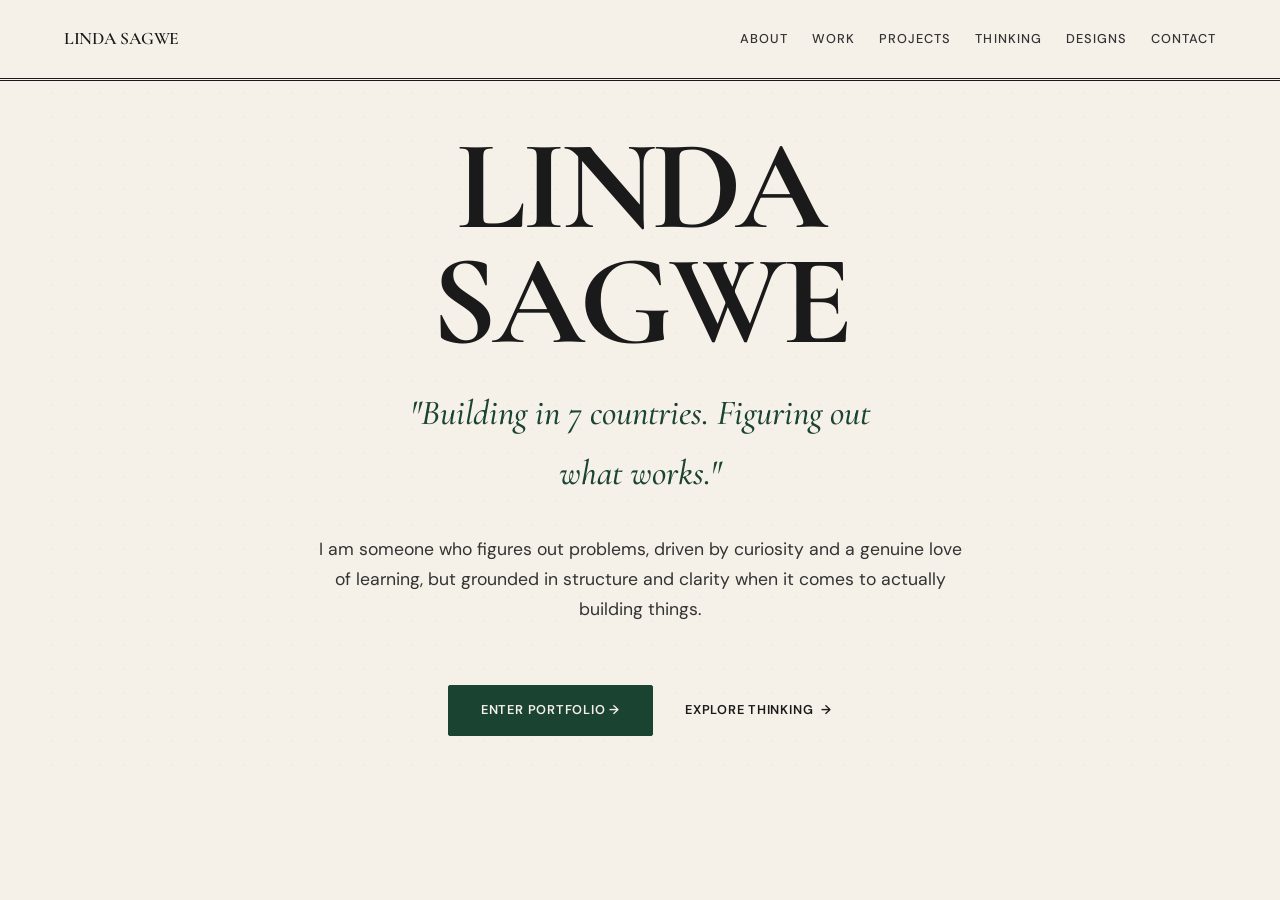
==== commit afb97177: "design: complete editorial redesign with NYT typography, layouts, routing, and custom cursor" ====
--- a/index.html
+++ b/index.html
@@ -3,565 +3,116 @@
 <head>
   <meta charset="UTF-8">
   <meta name="viewport" content="width=device-width, initial-scale=1.0">
-  <title>Linda Sagwe — Founder, Operator, Builder</title>
-  <meta name="description" content="Portfolio of Linda Sagwe. Business student at Tetr College. Founder and operator building structure in unstructured, early-stage environments across India, UAE, and Kenya.">
+  <title>Linda Sagwe — Editorial Portfolio</title>
+  <meta name="description" content="Business operator and builder at Tetr College. Working at the intersection of BD, operations, and AI across Nairobi, Gurugram, and UAE.">
+  <link rel="icon" type="image/svg+xml" href="favicon.svg">
 
   <!-- Fonts -->
   <link rel="preconnect" href="https://fonts.googleapis.com">
   <link rel="preconnect" href="https://fonts.gstatic.com" crossorigin>
-  <link href="https://fonts.googleapis.com/css2?family=Inter:wght@400;500;600;700&family=DM+Sans:wght@700;800&display=swap" rel="stylesheet">
+  <link href="https://fonts.googleapis.com/css2?family=Cormorant+Garamond:ital,wght@0,400;0,500;0,600;0,700;1,400;1,500&family=DM+Sans:wght@400;500;700&display=swap" rel="stylesheet">
 
   <!-- Styles -->
   <link rel="stylesheet" href="styles.css">
+  <style>
+    /* Hero Fullscreen Specific Tweaks */
+    .hero-fullscreen {
+      display: flex;
+      flex-direction: column;
+      justify-content: center;
+      align-items: center;
+      text-align: center;
+      min-height: calc(85vh - 80px);
+      padding: var(--space-6) 0;
+      position: relative;
+    }
+
+    .hero-name {
+      font-size: clamp(3.5rem, 10vw, 8rem);
+      font-weight: 700;
+      line-height: 0.9;
+      letter-spacing: -0.03em;
+      text-transform: uppercase;
+      margin-bottom: var(--space-4);
+      color: var(--color-text-primary);
+    }
+
+    .hero-tagline-editorial {
+      font-family: var(--font-serif);
+      font-size: clamp(1.4rem, 3.5vw, 2.2rem);
+      font-style: italic;
+      color: var(--color-teal);
+      margin-bottom: var(--space-5);
+      max-width: 30ch;
+      font-weight: 500;
+    }
+
+    .hero-desc-editorial {
+      font-family: var(--font-sans);
+      font-size: 1.1rem;
+      line-height: 1.7;
+      color: var(--color-text-secondary);
+      max-width: 55ch;
+      margin-bottom: var(--space-6);
+    }
+
+    .hero-links-editorial {
+      display: flex;
+      gap: var(--space-5);
+      margin-top: var(--space-2);
+    }
+
+    /* Paper Texture Animation */
+    .paper-texture {
+      position: absolute;
+      top: 0;
+      left: 0;
+      width: 100%;
+      height: 100%;
+      background-image: radial-gradient(var(--color-border-subtle) 1px, transparent 1px);
+      background-size: 24px 24px;
+      opacity: 0.15;
+      pointer-events: none;
+      z-index: 0;
+    }
+  </style>
 </head>
 <body>
 
-  <div class="bg-blobs">
-    <div class="blob blob-1"></div>
-    <div class="blob blob-2"></div>
-    <div class="blob blob-3"></div>
+  <div class="page-wrapper">
+    <!-- Newspaper Masthead Style Header -->
+    <header class="site-header border-double-bottom" id="site-header">
+      <a href="index.html" class="logo">LINDA SAGWE</a>
+      <nav class="nav-links" id="nav-links">
+        <a href="about.html">ABOUT</a>
+        <a href="work.html">WORK</a>
+        <a href="projects.html">PROJECTS</a>
+        <a href="thinking.html">THINKING</a>
+        <a href="designs.html">DESIGNS</a>
+        <a href="contact.html">CONTACT</a>
+      </nav>
+    </header>
+
+    <div class="page-container" id="page-container">
+      <main class="page-content" id="page-content">
+        <section class="container hero-fullscreen">
+          <div class="paper-texture"></div>
+          
+          <h1 class="hero-name reveal-word-by-word">LINDA SAGWE</h1>
+          <p class="hero-tagline-editorial reveal-line">"Building in 7 countries. Figuring out what works."</p>
+          <p class="hero-desc-editorial reveal">
+            I am someone who figures out problems, driven by curiosity and a genuine love of learning, but grounded in structure and clarity when it comes to actually building things.
+          </p>
+          <div class="hero-links-editorial reveal">
+            <a href="work.html" class="btn btn-teal">Enter Portfolio →</a>
+            <a href="thinking.html" class="btn btn-ghost">Explore Thinking</a>
+          </div>
+        </section>
+      </main>
+    </div>
   </div>
 
-  <div class="container">
-
-    <!-- ========== HEADER ========== -->
-    <header class="site-header" id="site-header">
-      <a href="index.html" class="logo">Linda <span>Sagwe</span></a>
-      <nav class="nav-links" id="nav-links">
-        <a href="#about">ABOUT</a>
-        <a href="#ventures">VENTURES</a>
-        <a href="#projects">PROJECTS</a>
-        <a href="#roles">ROLES</a>
-        <a href="#impact">IMPACT</a>
-        <a href="designs.html">DESIGNS</a>
-        <a href="#contact">CONTACT</a>
-      </nav>
-      <button class="menu-toggle" id="menu-toggle" aria-label="Toggle menu">
-        <span></span>
-        <span></span>
-        <span></span>
-      </button>
-    </header>
-
-    <main>
-
-      <!-- ========== HERO ========== -->
-      <section class="hero" id="hero">
-        <span class="hero-label reveal">Feature</span>
-        <div class="hero-grid">
-          <div class="hero-image reveal reveal-delay-1">
-            <img src="assets/hero-photo.png" alt="Linda Sagwe — Founder and Operator" loading="lazy">
-          </div>
-          <div class="hero-content">
-            <h1 class="reveal reveal-delay-1">Building in 7 countries. Figuring out what works.</h1>
-            <p class="hero-sub reveal reveal-delay-2">BD, operations and AI at early-stage startups. TETR College of Business 2028. Based in Nairobi.</p>
-            
-
-          </div>
-        </div>
-      </section>
-
-      <div class="divider"></div>
-
-      <!-- ========== SECTION 1: FOUNDING & CO-FOUNDING ========== -->
-      <section id="ventures" class="section-glow-teal-orange">
-        <div class="section-header reveal">
-          <div>
-            <span class="section-label terracotta">Founding & Co-Founding</span>
-            <h2>Ventures I Built</h2>
-          </div>
-          <span class="section-count">04 Projects</span>
-        </div>
-
-        <div class="ventures-hero-image reveal">
-          <img src="assets/ventures-hero.png" alt="KUBB Labyrinth team winning Tetr Dropshipping Shark Tank Dubai — $2,500 prize" loading="lazy">
-        </div>
-
-        <div class="ventures-grid stagger-children">
-
-          <!-- Mozaic Bags -->
-          <div class="venture-card accent-terracotta reveal">
-            <div class="venture-card-header">
-              <div>
-                <h3><a href="https://www.instagram.com/mozaiclife.co/" target="_blank" style="color: inherit; text-decoration: none;" onmouseover="this.style.opacity='0.7'" onmouseout="this.style.opacity='1'">Mozaic Bags</a></h3>
-                <span class="venture-location">Gurugram, India</span>
-              </div>
-              <span class="venture-role terracotta">Co-Founder</span>
-            </div>
-            
-            <div class="card-stats">
-              <div class="card-stat">
-                <span class="stat-val">50</span>
-                <span class="stat-desc">Daily Inquiries</span>
-              </div>
-              <div class="card-stat">
-                <span class="stat-val">40%</span>
-                <span class="stat-desc">Engagement</span>
-              </div>
-              <div class="card-stat">
-                <span class="stat-val">30%</span>
-                <span class="stat-desc">Conversions</span>
-              </div>
-            </div>
-
-            <p>Identified an untapped market gap through 50+ in-person and online interviews, Facebook community research and competitor review mining. Scaled customer service from 1-2 resolved inquiries per day by building and deploying a Chatbase chatbot. Grew engagement and conversions through Meta Ads, Klaviyo and Brevo. Managed full financial reconciliation and drafted a co-founder equity agreement.</p>
-            <div class="venture-tags">
-              <span class="venture-tag">Market Research</span>
-              <span class="venture-tag">Chatbase AI</span>
-              <span class="venture-tag">Meta Ads</span>
-              <span class="venture-tag">Klaviyo & Brevo</span>
-              <span class="venture-tag">Equity & Finance</span>
-            </div>
-          </div>
-
-          <!-- KUBB -->
-          <div class="venture-card accent-terracotta reveal">
-            <div class="venture-card-header">
-              <div>
-                <h3>KUBB</h3>
-                <span class="venture-location">UAE → US / UK / Canada</span>
-              </div>
-              <span class="venture-role terracotta">Co-Founder</span>
-            </div>
-
-            <div class="card-stats">
-              <div class="card-stat">
-                <span class="stat-val">4mo</span>
-                <span class="stat-desc">Launch Time</span>
-              </div>
-              <div class="card-stat">
-                <span class="stat-val">3</span>
-                <span class="stat-desc">US/UK/CA Markets</span>
-              </div>
-            </div>
-
-            <p>Launched an international e-commerce startup in 4 months. Managed product testing, Shopify backend setup, and Meta Ads support for US, UK, and Canada markets.</p>
-            <div class="venture-tags">
-              <span class="venture-tag">International</span>
-              <span class="venture-tag">Shopify</span>
-              <span class="venture-tag">Meta Ads</span>
-              <span class="venture-tag">Product Testing</span>
-            </div>
-          </div>
-
-          <!-- Nyalinda Bakery -->
-          <div class="venture-card accent-terracotta reveal">
-            <div class="venture-card-header">
-              <div>
-                <h3>Nyalinda Bakery</h3>
-                <span class="venture-location">Kenya</span>
-              </div>
-              <span class="venture-role terracotta">Founder</span>
-            </div>
-
-            <div class="card-stats">
-              <div class="card-stat">
-                <span class="stat-val">$0</span>
-                <span class="stat-desc">Bootstrapped</span>
-              </div>
-              <div class="card-stat">
-                <span class="stat-val">2</span>
-                <span class="stat-desc">Associates Hired</span>
-              </div>
-            </div>
-
-            <p>Bootstrapped a healthy snack brand from zero. Managed production, direct sales logistics, and ran HR/Operations — hiring and training 2 sales associates.</p>
-            <div class="venture-tags">
-              <span class="venture-tag">Bootstrapped</span>
-              <span class="venture-tag">Production</span>
-              <span class="venture-tag">HR & Ops</span>
-              <span class="venture-tag">Direct Sales</span>
-            </div>
-          </div>
-
-          <!-- Linda's Kitchen -->
-          <div class="venture-card accent-terracotta reveal">
-            <div class="venture-card-header">
-              <div>
-                <h3>Linda's Kitchen</h3>
-                <span class="venture-location">Active</span>
-              </div>
-              <span class="venture-role terracotta">Founder</span>
-            </div>
-            
-            <div class="card-stats">
-              <div class="card-stat">
-                <span class="stat-val">12</span>
-                <span class="stat-desc">First Venture Age</span>
-              </div>
-            </div>
-
-            <p>Managing supply chain, pricing, and logistics for a boutique culinary venture.</p>
-            <div class="venture-tags">
-              <span class="venture-tag">Supply Chain</span>
-              <span class="venture-tag">Pricing</span>
-              <span class="venture-tag">Logistics</span>
-            </div>
-          </div>
-
-        </div>
-      </section>
-
-      <div class="divider"></div>
-
-      <!-- ========== SECTION: PROJECTS ========== -->
-      <section id="projects" class="section-glow-teal-orange">
-        <div class="section-header reveal">
-          <div>
-            <span class="section-label teal">Side Projects</span>
-            <h2>Product & Venture Builds</h2>
-          </div>
-          <span class="section-count">03 Projects</span>
-        </div>
-
-        <div class="ventures-grid stagger-children">
-
-          <!-- Anti-Gravity App -->
-          <div class="venture-card accent-teal reveal">
-            <div class="venture-card-header">
-              <div>
-                <h3>Anti-Gravity App</h3>
-                <span class="venture-location">Product Beta</span>
-              </div>
-              <span class="venture-role teal">Beta</span>
-            </div>
-            
-            <div class="card-stats">
-              <div class="card-stat">
-                <span class="stat-val">Active</span>
-                <span class="stat-desc">Beta Phase</span>
-              </div>
-            </div>
-
-            <p>Connection app for long-distance couples, currently in beta.</p>
-            <div class="venture-tags">
-              <span class="venture-tag">React</span>
-              <span class="venture-tag">Firebase</span>
-              <span class="venture-tag">Beta Testing</span>
-            </div>
-          </div>
-
-          <!-- LifeSMART Wellness Tool -->
-          <div class="venture-card accent-teal reveal">
-            <div class="venture-card-header">
-              <div>
-                <h3>LifeSMART Wellness Tool</h3>
-                <span class="venture-location">In Development</span>
-              </div>
-              <span class="venture-role teal">Dev</span>
-            </div>
-
-            <div class="card-stats">
-              <div class="card-stat">
-                <span class="stat-val">Design</span>
-                <span class="stat-desc">Status</span>
-              </div>
-            </div>
-
-            <p>Goal tracking and information library app.</p>
-            <div class="venture-tags">
-              <span class="venture-tag">React</span>
-              <span class="venture-tag">Tailwind</span>
-              <span class="venture-tag">Product Design</span>
-            </div>
-          </div>
-
-          <!-- The Last Code -->
-          <div class="venture-card accent-teal reveal">
-            <div class="venture-card-header">
-              <div>
-                <h3>The Last Code</h3>
-                <span class="venture-location">Fully Funded</span>
-              </div>
-              <span class="venture-role teal">Kickstarter</span>
-            </div>
-
-            <div class="card-stats">
-              <div class="card-stat">
-                <span class="stat-val">100%</span>
-                <span class="stat-desc">Fully Funded</span>
-              </div>
-            </div>
-
-            <p>Go-to-market coordination and customer communications.</p>
-            <div class="venture-tags">
-              <span class="venture-tag">Kickstarter</span>
-              <span class="venture-tag">Marketing</span>
-              <span class="venture-tag">GTM Strategy</span>
-            </div>
-          </div>
-
-        </div>
-      </section>
-
-      <div class="divider"></div>
-
-      <!-- ========== SECTION 2: OPERATIONS & MARKETING ========== -->
-      <section id="roles">
-        <div class="section-header reveal">
-          <div>
-            <span class="section-label teal">Operations & Marketing</span>
-            <h2>Roles & Engagements</h2>
-          </div>
-          <span class="section-count">05 Roles</span>
-        </div>
-
-        <div class="roles-list">
-
-          <!-- Go Yapp -->
-          <div class="role-item reveal">
-            <span class="role-org">Go Yapp</span>
-            <div class="role-content">
-              <h3>Marketing and Fundraising Intern</h3>
-              <p style="font-size: 0.85rem; color: var(--color-text-muted); margin-bottom: var(--space-2);">May 2026 - Jun 2026 | Remote</p>
-              
-              <div class="card-stats" style="margin-top: 8px; margin-bottom: 8px;">
-                <div class="card-stat" style="min-width: 60px;">
-                  <span class="stat-val" style="font-size: 1.5rem; color: var(--color-orange);">1,001</span>
-                  <span class="stat-desc" style="font-size: 0.55rem;">Beta Users</span>
-                </div>
-              </div>
-
-              <p>Led marketing strategy for an AI video content platform. Supported beta validation with 1,001 users. Prepared investor-facing fundraising documentation for growth-stage conversations.</p>
-            </div>
-            <div class="role-tags">
-              <span class="venture-tag">Marketing</span>
-              <span class="venture-tag">Fundraising</span>
-              <span class="venture-tag">AI Video</span>
-            </div>
-          </div>
-
-          <!-- Fishlist -->
-          <div class="role-item reveal">
-            <span class="role-org"><a href="https://fishlist.com.sg/" target="_blank">Fishlist</a></span>
-            <div class="role-content">
-              <h3>Marketing Intern</h3>
-              <p>Executed multi-platform content strategy across TikTok, Reddit, Instagram, and LinkedIn. Edited short-form video and built weekly performance reports for the ornamental fish trade.</p>
-            </div>
-            <div class="role-tags">
-              <span class="venture-tag">Content</span>
-              <span class="venture-tag">Video</span>
-              <span class="venture-tag">Analytics</span>
-            </div>
-          </div>
-
-          <!-- Tech Safari -->
-          <div class="role-item reveal">
-            <span class="role-org"><a href="https://www.techsafari.io/" target="_blank">Tech Safari</a></span>
-            <div class="role-content">
-              <h3>Operations Intern</h3>
-              <p>Reduced staff workload and improved response times by building and deploying a Chatbase AI chatbot for a live international clientele event. Rebuilt the company CRM on Notion from scratch, giving leadership operational visibility they did not have before. Built Zapier automations to cut manual overhead. Wrote SOPs for onboarding and finance workflows.</p>
-            </div>
-            <div class="role-tags">
-              <span class="venture-tag">SOPs</span>
-              <span class="venture-tag">ClickUp</span>
-              <span class="venture-tag">Process Design</span>
-            </div>
-          </div>
-
-          <!-- Differ.chat -->
-          <div class="role-item reveal">
-            <span class="role-org"><a href="https://www.linkedin.com/company/differ-chat/" target="_blank">Differ</a></span>
-            <div class="role-content">
-              <h3>Consultant</h3>
-              <p>Conducted SWOT and competitor analysis to propose a market expansion and pricing strategy.</p>
-            </div>
-            <div class="role-tags">
-              <span class="venture-tag">SWOT</span>
-              <span class="venture-tag">Strategy</span>
-              <span class="venture-tag">Pricing</span>
-            </div>
-          </div>
-
-          <!-- Lifesmart -->
-          <div class="role-item reveal">
-            <span class="role-org"><a href="https://www.linkedin.com/company/lifesmart-learning/" target="_blank">LifeSmart Learning</a></span>
-            <div class="role-content">
-              <h3>Digital Operations</h3>
-              
-              <div class="card-stats" style="margin-top: 8px; margin-bottom: 8px;">
-                <div class="card-stat" style="min-width: 60px;">
-                  <span class="stat-val" style="font-size: 1.5rem; color: var(--color-orange);">+40%</span>
-                  <span class="stat-desc" style="font-size: 0.55rem;">Engagement</span>
-                </div>
-                <div class="card-stat" style="min-width: 60px;">
-                  <span class="stat-val" style="font-size: 1.5rem; color: var(--color-orange);">90%</span>
-                  <span class="stat-desc" style="font-size: 0.55rem;">Satisfaction</span>
-                </div>
-              </div>
-
-              <p>Built website, managed community, and ran email/flyer campaigns. Achieved +40% engagement and 90% user satisfaction.</p>
-            </div>
-            <div class="role-tags">
-              <span class="venture-tag">Web</span>
-              <span class="venture-tag">Community</span>
-              <span class="venture-tag">Email</span>
-            </div>
-          </div>
-
-        </div>
-      </section>
-
-      <div class="divider"></div>
-
-      <!-- ========== SECTION 3: SOCIAL INNOVATION ========== -->
-      <!-- ========== SECTION 3: STRATEGIC IMPACT ========== -->
-      <section id="impact" class="section-glow-teal-orange">
-        <div class="section-header reveal">
-          <div>
-            <span class="section-label teal">Operational Impact</span>
-            <h2>Strategic Results</h2>
-          </div>
-        </div>
-
-        <div class="impact-featured reveal" style="display: grid; grid-template-columns: 1fr 1fr; gap: 60px; align-items: center; margin-bottom: 80px;">
-          <div class="impact-text">
-            <h3 style="font-size: 2rem; margin-bottom: 24px; line-height: 1.2; color: var(--color-teal);">KES 100,000 Educational Infrastructure Project</h3>
-            <p style="font-size: 1.1rem; color: var(--color-text-secondary); line-height: 1.8; margin-bottom: 30px;">
-              Led a group of 30 students in a strategic fundraising initiative, achieving a target of KES 100,000 to support essential educational infrastructure at Gicharani school. Orchestrated the logistics, community mobilization, and creative direction for the entire project.
-            </p>
-            <div class="display-stats">
-              <div class="stat-box">
-                <span class="stat-num">KES 100k</span>
-                <span class="stat-lbl">Funds Raised</span>
-              </div>
-              <div class="stat-box">
-                <span class="stat-num">30+</span>
-                <span class="stat-lbl">Operations Team</span>
-              </div>
-            </div>
-          </div>
-          <div class="impact-visual">
-            <img src="assets/Professional Designs/print-gicharani-charity-sports.png" alt="Gicharani Project Result" loading="lazy" style="width: 100%; height: auto; border-radius: 2px; box-shadow: 0 15px 50px rgba(0,0,0,0.1);">
-          </div>
-        </div>
-
-        <!-- The Last Code Spotlight -->
-        <div class="impact-card reveal" style="background: var(--color-teal-dark); padding: 3rem; border: none; border-radius: 4px; color: #fff; position: relative; overflow: hidden; display: flex; flex-direction: column; align-items: center; text-align: center;">
-          <div class="impact-visual" style="z-index: 1; width: 100%; margin-bottom: 2rem;">
-            <img src="assets/Professional Designs/last_code_hero_final.png" alt="The Last Code Board Game" loading="lazy" style="width: 100%; height: auto; border-radius: 4px; box-shadow: 0 20px 50px rgba(0,0,0,0.4); object-fit: cover; max-height: 500px;">
-          </div>
-          <div class="impact-text" style="z-index: 1; max-width: 800px;">
-            <span class="section-label terracotta" style="margin-bottom: 1.5rem; color: var(--color-orange); display: inline-block;">Featured Strategic Case Study</span>
-            <p style="font-size: 1.1rem; color: rgba(255,255,255,0.9); line-height: 1.7; margin-bottom: 32px;">
-              Spearheaded the visual identity and campaign strategy for this fully funded AI-survival tabletop experience. Bridged the gap between creative storytelling and physical manufacturing constraints.
-            </p>
-            <a href="https://www.kickstarter.com/projects/thelastcode/last-code-strategic-board-game-of-ai-and-survival" target="_blank" class="btn btn-primary" style="padding: 1.2rem 3rem; font-size: 1rem; box-shadow: 0 10px 25px rgba(255, 140, 0, 0.4); text-transform: uppercase; letter-spacing: 0.1em;">View on Kickstarter →</a>
-          </div>
-        </div>
-      </section>
-
-      <div class="divider"></div>
-
-      <!-- ========== SECTION 4: MEDIA & ADVOCACY ========== -->
-      <section id="media">
-        <div class="section-header reveal">
-          <div>
-            <span class="section-label terracotta">Media & Advocacy</span>
-            <h2>Travel, Content & Speaking</h2>
-          </div>
-        </div>
-
-        <!-- Public Speaking Video -->
-        <div class="video-embed">
-          <iframe
-            src="https://www.youtube.com/embed/mu48OIiRcJc"
-            title="Linda Sagwe — Stories About Money | ProsperPATH Financial Literacy"
-            frameborder="0"
-            allow="accelerometer; autoplay; clipboard-write; encrypted-media; gyroscope; picture-in-picture"
-            allowfullscreen>
-          </iframe>
-        </div>
-
-        <!-- Brand Storytelling Instagram Reels -->
-        <div style="margin-top: 4rem;">
-          <h3 style="text-align: center; margin-bottom: 2rem; font-family: var(--font-serif); font-weight: 500; font-size: 1.8rem;">Brand Storytelling</h3>
-          <div style="display: grid; grid-template-columns: repeat(auto-fit, minmax(300px, 1fr)); gap: 2rem; justify-items: center; max-width: 1200px; margin: 0 auto; margin-bottom: 4rem;">
-            <blockquote class="instagram-media" data-instgrm-captioned data-instgrm-permalink="https://www.instagram.com/reel/DWKxc9LAtuE/?utm_source=ig_embed&amp;utm_campaign=loading" data-instgrm-version="14" style=" background:#FFF; border:0; border-radius:3px; box-shadow:0 0 1px 0 rgba(0,0,0,0.5),0 1px 10px 0 rgba(0,0,0,0.15); margin: 1px; max-width:400px; min-width:326px; padding:0; width:99.375%; width:-webkit-calc(100% - 2px); width:calc(100% - 2px);"><div style="padding:16px;"> <a href="https://www.instagram.com/reel/DWKxc9LAtuE/?utm_source=ig_embed&amp;utm_campaign=loading" style=" background:#FFFFFF; line-height:0; padding:0 0; text-align:center; text-decoration:none; width:100%;" target="_blank"> <div style=" display: flex; flex-direction: row; align-items: center;"> <div style="background-color: #F4F4F4; border-radius: 50%; flex-grow: 0; height: 40px; margin-right: 14px; width: 40px;"></div> <div style="display: flex; flex-direction: column; flex-grow: 1; justify-content: center;"> <div style=" background-color: #F4F4F4; border-radius: 4px; flex-grow: 0; height: 14px; margin-bottom: 6px; width: 100px;"></div> <div style=" background-color: #F4F4F4; border-radius: 4px; flex-grow: 0; height: 14px; width: 60px;"></div></div></div><div style="padding: 19% 0;"></div> <div style="display:block; height:50px; margin:0 auto 12px; width:50px;"><svg width="50px" height="50px" viewBox="0 0 60 60" version="1.1" xmlns="https://www.w3.org/2000/svg" xmlns:xlink="https://www.w3.org/1999/xlink"><g stroke="none" stroke-width="1" fill="none" fill-rule="evenodd"><g transform="translate(-511.000000, -20.000000)" fill="#000000"><g><path d="M556.869,30.41 C554.814,30.41 553.148,32.076 553.148,34.131 C553.148,36.186 554.814,37.852 556.869,37.852 C558.924,37.852 560.59,36.186 560.59,34.131 C560.59,32.076 558.924,30.41 556.869,30.41 M541,60.657 C535.114,60.657 530.342,55.887 530.342,50 C530.342,44.114 535.114,39.342 541,39.342 C546.887,39.342 551.658,44.114 551.658,50 C551.658,55.887 546.887,60.657 541,60.657 M541,33.886 C532.1,33.886 524.886,41.1 524.886,50 C524.886,58.899 532.1,66.113 541,66.113 C549.9,66.113 557.115,58.899 557.115,50 C557.115,41.1 549.9,33.886 541,33.886 M565.378,62.101 C565.244,65.022 564.756,66.606 564.346,67.663 C563.803,69.06 563.154,70.057 562.106,71.106 C561.058,72.155 560.06,72.803 558.662,73.347 C557.607,73.757 556.021,74.244 553.102,74.378 C549.944,74.521 548.997,74.552 541,74.552 C533.003,74.552 532.056,74.521 528.898,74.378 C525.979,74.244 524.393,73.757 523.338,73.347 C521.94,72.803 520.942,72.155 519.894,71.106 C518.846,70.057 518.197,69.06 517.654,67.663 C517.244,66.606 516.755,65.022 516.623,62.101 C516.479,58.943 516.448,57.996 516.448,50 C516.448,42.003 516.479,41.056 516.623,37.899 C516.755,34.978 517.244,33.391 517.654,32.338 C518.197,30.938 518.846,29.942 519.894,28.894 C520.942,27.846 521.94,27.196 523.338,26.654 C524.393,26.244 525.979,25.756 528.898,25.623 C532.057,25.479 533.004,25.448 541,25.448 C548.997,25.448 549.943,25.479 553.102,25.623 C556.021,25.756 557.607,26.244 558.662,26.654 C560.06,27.196 561.058,27.846 562.106,28.894 C563.154,29.942 563.803,30.938 564.346,32.338 C564.756,33.391 565.244,34.978 565.378,37.899 C565.522,41.056 565.552,42.003 565.552,50 C565.552,57.996 565.522,58.943 565.378,62.101 M570.82,37.631 C570.674,34.438 570.167,32.258 569.425,30.349 C568.659,28.377 567.633,26.702 565.965,25.035 C564.297,23.368 562.623,22.342 560.652,21.575 C558.743,20.834 556.562,20.326 553.369,20.18 C550.169,20.033 549.148,20 541,20 C532.853,20 531.831,20.033 528.631,20.18 C525.438,20.326 523.257,20.834 521.349,21.575 C519.376,22.342 517.703,23.368 516.035,25.035 C514.368,26.702 513.342,28.377 512.574,30.349 C511.834,32.258 511.326,34.438 511.181,37.631 C511.035,40.831 511,41.851 511,50 C511,58.147 511.035,59.17 511.181,62.369 C511.326,65.562 511.834,67.743 512.574,69.651 C513.342,71.625 514.368,73.296 516.035,74.965 C517.703,76.634 519.376,77.658 521.349,78.425 C523.257,79.167 525.438,79.673 528.631,79.82 C531.831,79.965 532.853,80.001 541,80.001 C549.148,80.001 550.169,79.965 553.369,79.82 C556.562,79.673 558.743,79.167 560.652,78.425 C562.623,77.658 564.297,76.634 565.965,74.965 C567.633,73.296 568.659,71.625 569.425,69.651 C570.167,67.743 570.674,65.562 570.82,62.369 C570.966,59.17 571,58.147 571,50 C571,41.851 570.966,40.831 570.82,37.631"></path></g></g></g></svg></div><div style="padding-top: 8px;"> <div style=" color:#3897f0; font-family:Arial,sans-serif; font-size:14px; font-style:normal; font-weight:550; line-height:18px;">View this post on Instagram</div></div><div style="padding: 12.5% 0;"></div> <div style="display: flex; flex-direction: row; margin-bottom: 14px; align-items: center;"><div> <div style="background-color: #F4F4F4; border-radius: 50%; height: 12.5px; width: 12.5px; transform: translateX(0px) translateY(7px);"></div> <div style="background-color: #F4F4F4; height: 12.5px; transform: rotate(-45deg) translateX(3px) translateY(1px); width: 12.5px; flex-grow: 0; margin-right: 14px; margin-left: 2px;"></div> <div style="background-color: #F4F4F4; border-radius: 50%; height: 12.5px; width: 12.5px; transform: translateX(9px) translateY(-18px);"></div></div><div style="margin-left: 8px;"> <div style=" background-color: #F4F4F4; border-radius: 50%; flex-grow: 0; height: 20px; width: 20px;"></div> <div style=" width: 0; height: 0; border-top: 2px solid transparent; border-left: 6px solid #f4f4f4; border-bottom: 2px solid transparent; transform: translateX(16px) translateY(-4px) rotate(30deg)"></div></div><div style="margin-left: auto;"> <div style=" width: 0px; border-top: 8px solid #F4F4F4; border-right: 8px solid transparent; transform: translateY(16px);"></div> <div style=" background-color: #F4F4F4; flex-grow: 0; height: 12px; width: 16px; transform: translateY(-4px);"></div> <div style=" width: 0; height: 0; border-top: 8px solid #F4F4F4; border-left: 8px solid transparent; transform: translateY(-4px) translateX(8px);"></div></div></div> <div style="display: flex; flex-direction: column; flex-grow: 1; justify-content: center; margin-bottom: 24px;"> <div style=" background-color: #F4F4F4; border-radius: 4px; flex-grow: 0; height: 14px; margin-bottom: 6px; width: 224px;"></div> <div style=" background-color: #F4F4F4; border-radius: 4px; flex-grow: 0; height: 14px; width: 144px;"></div></div></a><p style=" color:#c9c8cd; font-family:Arial,sans-serif; font-size:14px; line-height:17px; margin-bottom:0; margin-top:8px; overflow:hidden; padding:8px 0 7px; text-align:center; text-overflow:ellipsis; white-space:nowrap;"><a href="https://www.instagram.com/reel/DWKxc9LAtuE/?utm_source=ig_embed&amp;utm_campaign=loading" style=" color:#c9c8cd; font-family:Arial,sans-serif; font-size:14px; font-style:normal; font-weight:normal; line-height:17px; text-decoration:none;" target="_blank">A post shared by Linda (@linda.sagwe_)</a></p></div></blockquote>
-            <blockquote class="instagram-media" data-instgrm-captioned data-instgrm-permalink="https://www.instagram.com/reel/DUOJccJgm9J/?utm_source=ig_embed&amp;utm_campaign=loading" data-instgrm-version="14" style=" background:#FFF; border:0; border-radius:3px; box-shadow:0 0 1px 0 rgba(0,0,0,0.5),0 1px 10px 0 rgba(0,0,0,0.15); margin: 1px; max-width:400px; min-width:326px; padding:0; width:99.375%; width:-webkit-calc(100% - 2px); width:calc(100% - 2px);"><div style="padding:16px;"> <a href="https://www.instagram.com/reel/DUOJccJgm9J/?utm_source=ig_embed&amp;utm_campaign=loading" style=" background:#FFFFFF; line-height:0; padding:0 0; text-align:center; text-decoration:none; width:100%;" target="_blank"> <div style=" display: flex; flex-direction: row; align-items: center;"> <div style="background-color: #F4F4F4; border-radius: 50%; flex-grow: 0; height: 40px; margin-right: 14px; width: 40px;"></div> <div style="display: flex; flex-direction: column; flex-grow: 1; justify-content: center;"> <div style=" background-color: #F4F4F4; border-radius: 4px; flex-grow: 0; height: 14px; margin-bottom: 6px; width: 100px;"></div> <div style=" background-color: #F4F4F4; border-radius: 4px; flex-grow: 0; height: 14px; width: 60px;"></div></div></div><div style="padding: 19% 0;"></div> <div style="display:block; height:50px; margin:0 auto 12px; width:50px;"><svg width="50px" height="50px" viewBox="0 0 60 60" version="1.1" xmlns="https://www.w3.org/2000/svg" xmlns:xlink="https://www.w3.org/1999/xlink"><g stroke="none" stroke-width="1" fill="none" fill-rule="evenodd"><g transform="translate(-511.000000, -20.000000)" fill="#000000"><g><path d="M556.869,30.41 C554.814,30.41 553.148,32.076 553.148,34.131 C553.148,36.186 554.814,37.852 556.869,37.852 C558.924,37.852 560.59,36.186 560.59,34.131 C560.59,32.076 558.924,30.41 556.869,30.41 M541,60.657 C535.114,60.657 530.342,55.887 530.342,50 C530.342,44.114 535.114,39.342 541,39.342 C546.887,39.342 551.658,44.114 551.658,50 C551.658,55.887 546.887,60.657 541,60.657 M541,33.886 C532.1,33.886 524.886,41.1 524.886,50 C524.886,58.899 532.1,66.113 541,66.113 C549.9,66.113 557.115,58.899 557.115,50 C557.115,41.1 549.9,33.886 541,33.886 M565.378,62.101 C565.244,65.022 564.756,66.606 564.346,67.663 C563.803,69.06 563.154,70.057 562.106,71.106 C561.058,72.155 560.06,72.803 558.662,73.347 C557.607,73.757 556.021,74.244 553.102,74.378 C549.944,74.521 548.997,74.552 541,74.552 C533.003,74.552 532.056,74.521 528.898,74.378 C525.979,74.244 524.393,73.757 523.338,73.347 C521.94,72.803 520.942,72.155 519.894,71.106 C518.846,70.057 518.197,69.06 517.654,67.663 C517.244,66.606 516.755,65.022 516.623,62.101 C516.479,58.943 516.448,57.996 516.448,50 C516.448,42.003 516.479,41.056 516.623,37.899 C516.755,34.978 517.244,33.391 517.654,32.338 C518.197,30.938 518.846,29.942 519.894,28.894 C520.942,27.846 521.94,27.196 523.338,26.654 C524.393,26.244 525.979,25.756 528.898,25.623 C532.057,25.479 533.004,25.448 541,25.448 C548.997,25.448 549.943,25.479 553.102,25.623 C556.021,25.756 557.607,26.244 558.662,26.654 C560.06,27.196 561.058,27.846 562.106,28.894 C563.154,29.942 563.803,30.938 564.346,32.338 C564.756,33.391 565.244,34.978 565.378,37.899 C565.522,41.056 565.552,42.003 565.552,50 C565.552,57.996 565.522,58.943 565.378,62.101 M570.82,37.631 C570.674,34.438 570.167,32.258 569.425,30.349 C568.659,28.377 567.633,26.702 565.965,25.035 C564.297,23.368 562.623,22.342 560.652,21.575 C558.743,20.834 556.562,20.326 553.369,20.18 C550.169,20.033 549.148,20 541,20 C532.853,20 531.831,20.033 528.631,20.18 C525.438,20.326 523.257,20.834 521.349,21.575 C519.376,22.342 517.703,23.368 516.035,25.035 C514.368,26.702 513.342,28.377 512.574,30.349 C511.834,32.258 511.326,34.438 511.181,37.631 C511.035,40.831 511,41.851 511,50 C511,58.147 511.035,59.17 511.181,62.369 C511.326,65.562 511.834,67.743 512.574,69.651 C513.342,71.625 514.368,73.296 516.035,74.965 C517.703,76.634 519.376,77.658 521.349,78.425 C523.257,79.167 525.438,79.673 528.631,79.82 C531.831,79.965 532.853,80.001 541,80.001 C549.148,80.001 550.169,79.965 553.369,79.82 C556.562,79.673 558.743,79.167 560.652,78.425 C562.623,77.658 564.297,76.634 565.965,74.965 C567.633,73.296 568.659,71.625 569.425,69.651 C570.167,67.743 570.674,65.562 570.82,62.369 C570.966,59.17 571,58.147 571,50 C571,41.851 570.966,40.831 570.82,37.631"></path></g></g></g></svg></div><div style="padding-top: 8px;"> <div style=" color:#3897f0; font-family:Arial,sans-serif; font-size:14px; font-style:normal; font-weight:550; line-height:18px;">View this post on Instagram</div></div><div style="padding: 12.5% 0;"></div> <div style="display: flex; flex-direction: row; margin-bottom: 14px; align-items: center;"><div> <div style="background-color: #F4F4F4; border-radius: 50%; height: 12.5px; width: 12.5px; transform: translateX(0px) translateY(7px);"></div> <div style="background-color: #F4F4F4; height: 12.5px; transform: rotate(-45deg) translateX(3px) translateY(1px); width: 12.5px; flex-grow: 0; margin-right: 14px; margin-left: 2px;"></div> <div style="background-color: #F4F4F4; border-radius: 50%; height: 12.5px; width: 12.5px; transform: translateX(9px) translateY(-18px);"></div></div><div style="margin-left: 8px;"> <div style=" background-color: #F4F4F4; border-radius: 50%; flex-grow: 0; height: 20px; width: 20px;"></div> <div style=" width: 0; height: 0; border-top: 2px solid transparent; border-left: 6px solid #f4f4f4; border-bottom: 2px solid transparent; transform: translateX(16px) translateY(-4px) rotate(30deg)"></div></div><div style="margin-left: auto;"> <div style=" width: 0px; border-top: 8px solid #F4F4F4; border-right: 8px solid transparent; transform: translateY(16px);"></div> <div style=" background-color: #F4F4F4; flex-grow: 0; height: 12px; width: 16px; transform: translateY(-4px);"></div> <div style=" width: 0; height: 0; border-top: 8px solid #F4F4F4; border-left: 8px solid transparent; transform: translateY(-4px) translateX(8px);"></div></div></div> <div style="display: flex; flex-direction: column; flex-grow: 1; justify-content: center; margin-bottom: 24px;"> <div style=" background-color: #F4F4F4; border-radius: 4px; flex-grow: 0; height: 14px; margin-bottom: 6px; width: 224px;"></div> <div style=" background-color: #F4F4F4; border-radius: 4px; flex-grow: 0; height: 14px; width: 144px;"></div></div></a><p style=" color:#c9c8cd; font-family:Arial,sans-serif; font-size:14px; line-height:17px; margin-bottom:0; margin-top:8px; overflow:hidden; padding:8px 0 7px; text-align:center; text-overflow:ellipsis; white-space:nowrap;"><a href="https://www.instagram.com/reel/DUOJccJgm9J/?utm_source=ig_embed&amp;utm_campaign=loading" style=" color:#c9c8cd; font-family:Arial,sans-serif; font-size:14px; font-style:normal; font-weight:normal; line-height:17px; text-decoration:none;" target="_blank">A post shared by Linda (@linda.sagwe_)</a></p></div></blockquote>
-            <blockquote class="instagram-media" data-instgrm-captioned data-instgrm-permalink="https://www.instagram.com/reel/DTsjANvAnOE/?utm_source=ig_embed&amp;utm_campaign=loading" data-instgrm-version="14" style=" background:#FFF; border:0; border-radius:3px; box-shadow:0 0 1px 0 rgba(0,0,0,0.5),0 1px 10px 0 rgba(0,0,0,0.15); margin: 1px; max-width:400px; min-width:326px; padding:0; width:99.375%; width:-webkit-calc(100% - 2px); width:calc(100% - 2px);"><div style="padding:16px;"> <a href="https://www.instagram.com/reel/DTsjANvAnOE/?utm_source=ig_embed&amp;utm_campaign=loading" style=" background:#FFFFFF; line-height:0; padding:0 0; text-align:center; text-decoration:none; width:100%;" target="_blank"> <div style=" display: flex; flex-direction: row; align-items: center;"> <div style="background-color: #F4F4F4; border-radius: 50%; flex-grow: 0; height: 40px; margin-right: 14px; width: 40px;"></div> <div style="display: flex; flex-direction: column; flex-grow: 1; justify-content: center;"> <div style=" background-color: #F4F4F4; border-radius: 4px; flex-grow: 0; height: 14px; margin-bottom: 6px; width: 100px;"></div> <div style=" background-color: #F4F4F4; border-radius: 4px; flex-grow: 0; height: 14px; width: 60px;"></div></div></div><div style="padding: 19% 0;"></div> <div style="display:block; height:50px; margin:0 auto 12px; width:50px;"><svg width="50px" height="50px" viewBox="0 0 60 60" version="1.1" xmlns="https://www.w3.org/2000/svg" xmlns:xlink="https://www.w3.org/1999/xlink"><g stroke="none" stroke-width="1" fill="none" fill-rule="evenodd"><g transform="translate(-511.000000, -20.000000)" fill="#000000"><g><path d="M556.869,30.41 C554.814,30.41 553.148,32.076 553.148,34.131 C553.148,36.186 554.814,37.852 556.869,37.852 C558.924,37.852 560.59,36.186 560.59,34.131 C560.59,32.076 558.924,30.41 556.869,30.41 M541,60.657 C535.114,60.657 530.342,55.887 530.342,50 C530.342,44.114 535.114,39.342 541,39.342 C546.887,39.342 551.658,44.114 551.658,50 C551.658,55.887 546.887,60.657 541,60.657 M541,33.886 C532.1,33.886 524.886,41.1 524.886,50 C524.886,58.899 532.1,66.113 541,66.113 C549.9,66.113 557.115,58.899 557.115,50 C557.115,41.1 549.9,33.886 541,33.886 M565.378,62.101 C565.244,65.022 564.756,66.606 564.346,67.663 C563.803,69.06 563.154,70.057 562.106,71.106 C561.058,72.155 560.06,72.803 558.662,73.347 C557.607,73.757 556.021,74.244 553.102,74.378 C549.944,74.521 548.997,74.552 541,74.552 C533.003,74.552 532.056,74.521 528.898,74.378 C525.979,74.244 524.393,73.757 523.338,73.347 C521.94,72.803 520.942,72.155 519.894,71.106 C518.846,70.057 518.197,69.06 517.654,67.663 C517.244,66.606 516.755,65.022 516.623,62.101 C516.479,58.943 516.448,57.996 516.448,50 C516.448,42.003 516.479,41.056 516.623,37.899 C516.755,34.978 517.244,33.391 517.654,32.338 C518.197,30.938 518.846,29.942 519.894,28.894 C520.942,27.846 521.94,27.196 523.338,26.654 C524.393,26.244 525.979,25.756 528.898,25.623 C532.057,25.479 533.004,25.448 541,25.448 C548.997,25.448 549.943,25.479 553.102,25.623 C556.021,25.756 557.607,26.244 558.662,26.654 C560.06,27.196 561.058,27.846 562.106,28.894 C563.154,29.942 563.803,30.938 564.346,32.338 C564.756,33.391 565.244,34.978 565.378,37.899 C565.522,41.056 565.552,42.003 565.552,50 C565.552,57.996 565.522,58.943 565.378,62.101 M570.82,37.631 C570.674,34.438 570.167,32.258 569.425,30.349 C568.659,28.377 567.633,26.702 565.965,25.035 C564.297,23.368 562.623,22.342 560.652,21.575 C558.743,20.834 556.562,20.326 553.369,20.18 C550.169,20.033 549.148,20 541,20 C532.853,20 531.831,20.033 528.631,20.18 C525.438,20.326 523.257,20.834 521.349,21.575 C519.376,22.342 517.703,23.368 516.035,25.035 C514.368,26.702 513.342,28.377 512.574,30.349 C511.834,32.258 511.326,34.438 511.181,37.631 C511.035,40.831 511,41.851 511,50 C511,58.147 511.035,59.17 511.181,62.369 C511.326,65.562 511.834,67.743 512.574,69.651 C513.342,71.625 514.368,73.296 516.035,74.965 C517.703,76.634 519.376,77.658 521.349,78.425 C523.257,79.167 525.438,79.673 528.631,79.82 C531.831,79.965 532.853,80.001 541,80.001 C549.148,80.001 550.169,79.965 553.369,79.82 C556.562,79.673 558.743,79.167 560.652,78.425 C562.623,77.658 564.297,76.634 565.965,74.965 C567.633,73.296 568.659,71.625 569.425,69.651 C570.167,67.743 570.674,65.562 570.82,62.369 C570.966,59.17 571,58.147 571,50 C571,41.851 570.966,40.831 570.82,37.631"></path></g></g></g></svg></div><div style="padding-top: 8px;"> <div style=" color:#3897f0; font-family:Arial,sans-serif; font-size:14px; font-style:normal; font-weight:550; line-height:18px;">View this post on Instagram</div></div><div style="padding: 12.5% 0;"></div> <div style="display: flex; flex-direction: row; margin-bottom: 14px; align-items: center;"><div> <div style="background-color: #F4F4F4; border-radius: 50%; height: 12.5px; width: 12.5px; transform: translateX(0px) translateY(7px);"></div> <div style="background-color: #F4F4F4; height: 12.5px; transform: rotate(-45deg) translateX(3px) translateY(1px); width: 12.5px; flex-grow: 0; margin-right: 14px; margin-left: 2px;"></div> <div style="background-color: #F4F4F4; border-radius: 50%; height: 12.5px; width: 12.5px; transform: translateX(9px) translateY(-18px);"></div></div><div style="margin-left: 8px;"> <div style=" background-color: #F4F4F4; border-radius: 50%; flex-grow: 0; height: 20px; width: 20px;"></div> <div style=" width: 0; height: 0; border-top: 2px solid transparent; border-left: 6px solid #f4f4f4; border-bottom: 2px solid transparent; transform: translateX(16px) translateY(-4px) rotate(30deg)"></div></div><div style="margin-left: auto;"> <div style=" width: 0px; border-top: 8px solid #F4F4F4; border-right: 8px solid transparent; transform: translateY(16px);"></div> <div style=" background-color: #F4F4F4; flex-grow: 0; height: 12px; width: 16px; transform: translateY(-4px);"></div> <div style=" width: 0; height: 0; border-top: 8px solid #F4F4F4; border-left: 8px solid transparent; transform: translateY(-4px) translateX(8px);"></div></div></div> <div style="display: flex; flex-direction: column; flex-grow: 1; justify-content: center; margin-bottom: 24px;"> <div style=" background-color: #F4F4F4; border-radius: 4px; flex-grow: 0; height: 14px; margin-bottom: 6px; width: 224px;"></div> <div style=" background-color: #F4F4F4; border-radius: 4px; flex-grow: 0; height: 14px; width: 144px;"></div></div></a><p style=" color:#c9c8cd; font-family:Arial,sans-serif; font-size:14px; line-height:17px; margin-bottom:0; margin-top:8px; overflow:hidden; padding:8px 0 7px; text-align:center; text-overflow:ellipsis; white-space:nowrap;"><a href="https://www.instagram.com/reel/DTsjANvAnOE/?utm_source=ig_embed&amp;utm_campaign=loading" style=" color:#c9c8cd; font-family:Arial,sans-serif; font-size:14px; font-style:normal; font-weight:normal; line-height:17px; text-decoration:none;" target="_blank">A post shared by Linda (@linda.sagwe_)</a></p></div></blockquote>
-            <blockquote class="instagram-media" data-instgrm-captioned data-instgrm-permalink="https://www.instagram.com/reel/DJwcbB-Tpo3/?utm_source=ig_embed&amp;utm_campaign=loading" data-instgrm-version="14" style=" background:#FFF; border:0; border-radius:3px; box-shadow:0 0 1px 0 rgba(0,0,0,0.5),0 1px 10px 0 rgba(0,0,0,0.15); margin: 1px; max-width:400px; min-width:326px; padding:0; width:99.375%; width:-webkit-calc(100% - 2px); width:calc(100% - 2px);"><div style="padding:16px;"> <a href="https://www.instagram.com/reel/DJwcbB-Tpo3/?utm_source=ig_embed&amp;utm_campaign=loading" style=" background:#FFFFFF; line-height:0; padding:0 0; text-align:center; text-decoration:none; width:100%;" target="_blank"> <div style=" display: flex; flex-direction: row; align-items: center;"> <div style="background-color: #F4F4F4; border-radius: 50%; flex-grow: 0; height: 40px; margin-right: 14px; width: 40px;"></div> <div style="display: flex; flex-direction: column; flex-grow: 1; justify-content: center;"> <div style=" background-color: #F4F4F4; border-radius: 4px; flex-grow: 0; height: 14px; margin-bottom: 6px; width: 100px;"></div> <div style=" background-color: #F4F4F4; border-radius: 4px; flex-grow: 0; height: 14px; width: 60px;"></div></div></div><div style="padding: 19% 0;"></div> <div style="display:block; height:50px; margin:0 auto 12px; width:50px;"><svg width="50px" height="50px" viewBox="0 0 60 60" version="1.1" xmlns="https://www.w3.org/2000/svg" xmlns:xlink="https://www.w3.org/1999/xlink"><g stroke="none" stroke-width="1" fill="none" fill-rule="evenodd"><g transform="translate(-511.000000, -20.000000)" fill="#000000"><g><path d="M556.869,30.41 C554.814,30.41 553.148,32.076 553.148,34.131 C553.148,36.186 554.814,37.852 556.869,37.852 C558.924,37.852 560.59,36.186 560.59,34.131 C560.59,32.076 558.924,30.41 556.869,30.41 M541,60.657 C535.114,60.657 530.342,55.887 530.342,50 C530.342,44.114 535.114,39.342 541,39.342 C546.887,39.342 551.658,44.114 551.658,50 C551.658,55.887 546.887,60.657 541,60.657 M541,33.886 C532.1,33.886 524.886,41.1 524.886,50 C524.886,58.899 532.1,66.113 541,66.113 C549.9,66.113 557.115,58.899 557.115,50 C557.115,41.1 549.9,33.886 541,33.886 M565.378,62.101 C565.244,65.022 564.756,66.606 564.346,67.663 C563.803,69.06 563.154,70.057 562.106,71.106 C561.058,72.155 560.06,72.803 558.662,73.347 C557.607,73.757 556.021,74.244 553.102,74.378 C549.944,74.521 548.997,74.552 541,74.552 C533.003,74.552 532.056,74.521 528.898,74.378 C525.979,74.244 524.393,73.757 523.338,73.347 C521.94,72.803 520.942,72.155 519.894,71.106 C518.846,70.057 518.197,69.06 517.654,67.663 C517.244,66.606 516.755,65.022 516.623,62.101 C516.479,58.943 516.448,57.996 516.448,50 C516.448,42.003 516.479,41.056 516.623,37.899 C516.755,34.978 517.244,33.391 517.654,32.338 C518.197,30.938 518.846,29.942 519.894,28.894 C520.942,27.846 521.94,27.196 523.338,26.654 C524.393,26.244 525.979,25.756 528.898,25.623 C532.057,25.479 533.004,25.448 541,25.448 C548.997,25.448 549.943,25.479 553.102,25.623 C556.021,25.756 557.607,26.244 558.662,26.654 C560.06,27.196 561.058,27.846 562.106,28.894 C563.154,29.942 563.803,30.938 564.346,32.338 C564.756,33.391 565.244,34.978 565.378,37.899 C565.522,41.056 565.552,42.003 565.552,50 C565.552,57.996 565.522,58.943 565.378,62.101 M570.82,37.631 C570.674,34.438 570.167,32.258 569.425,30.349 C568.659,28.377 567.633,26.702 565.965,25.035 C564.297,23.368 562.623,22.342 560.652,21.575 C558.743,20.834 556.562,20.326 553.369,20.18 C550.169,20.033 549.148,20 541,20 C532.853,20 531.831,20.033 528.631,20.18 C525.438,20.326 523.257,20.834 521.349,21.575 C519.376,22.342 517.703,23.368 516.035,25.035 C514.368,26.702 513.342,28.377 512.574,30.349 C511.834,32.258 511.326,34.438 511.181,37.631 C511.035,40.831 511,41.851 511,50 C511,58.147 511.035,59.17 511.181,62.369 C511.326,65.562 511.834,67.743 512.574,69.651 C513.342,71.625 514.368,73.296 516.035,74.965 C517.703,76.634 519.376,77.658 521.349,78.425 C523.257,79.167 525.438,79.673 528.631,79.82 C531.831,79.965 532.853,80.001 541,80.001 C549.148,80.001 550.169,79.965 553.369,79.82 C556.562,79.673 558.743,79.167 560.652,78.425 C562.623,77.658 564.297,76.634 565.965,74.965 C567.633,73.296 568.659,71.625 569.425,69.651 C570.167,67.743 570.674,65.562 570.82,62.369 C570.966,59.17 571,58.147 571,50 C571,41.851 570.966,40.831 570.82,37.631"></path></g></g></g></svg></div><div style="padding-top: 8px;"> <div style=" color:#3897f0; font-family:Arial,sans-serif; font-size:14px; font-style:normal; font-weight:550; line-height:18px;">View this post on Instagram</div></div><div style="padding: 12.5% 0;"></div> <div style="display: flex; flex-direction: row; margin-bottom: 14px; align-items: center;"><div> <div style="background-color: #F4F4F4; border-radius: 50%; height: 12.5px; width: 12.5px; transform: translateX(0px) translateY(7px);"></div> <div style="background-color: #F4F4F4; height: 12.5px; transform: rotate(-45deg) translateX(3px) translateY(1px); width: 12.5px; flex-grow: 0; margin-right: 14px; margin-left: 2px;"></div> <div style="background-color: #F4F4F4; border-radius: 50%; height: 12.5px; width: 12.5px; transform: translateX(9px) translateY(-18px);"></div></div><div style="margin-left: 8px;"> <div style=" background-color: #F4F4F4; border-radius: 50%; flex-grow: 0; height: 20px; width: 20px;"></div> <div style=" width: 0; height: 0; border-top: 2px solid transparent; border-left: 6px solid #f4f4f4; border-bottom: 2px solid transparent; transform: translateX(16px) translateY(-4px) rotate(30deg)"></div></div><div style="margin-left: auto;"> <div style=" width: 0px; border-top: 8px solid #F4F4F4; border-right: 8px solid transparent; transform: translateY(16px);"></div> <div style=" background-color: #F4F4F4; flex-grow: 0; height: 12px; width: 16px; transform: translateY(-4px);"></div> <div style=" width: 0; height: 0; border-top: 8px solid #F4F4F4; border-left: 8px solid transparent; transform: translateY(-4px) translateX(8px);"></div></div></div> <div style="display: flex; flex-direction: column; flex-grow: 1; justify-content: center; margin-bottom: 24px;"> <div style=" background-color: #F4F4F4; border-radius: 4px; flex-grow: 0; height: 14px; margin-bottom: 6px; width: 224px;"></div> <div style=" background-color: #F4F4F4; border-radius: 4px; flex-grow: 0; height: 14px; width: 144px;"></div></div></a><p style=" color:#c9c8cd; font-family:Arial,sans-serif; font-size:14px; line-height:17px; margin-bottom:0; margin-top:8px; overflow:hidden; padding:8px 0 7px; text-align:center; text-overflow:ellipsis; white-space:nowrap;"><a href="https://www.instagram.com/reel/DJwcbB-Tpo3/?utm_source=ig_embed&amp;utm_campaign=loading" style=" color:#c9c8cd; font-family:Arial,sans-serif; font-size:14px; font-style:normal; font-weight:normal; line-height:17px; text-decoration:none;" target="_blank">A post shared by Tetr College of Business (@tetr.college)</a></p></div></blockquote>
-            <blockquote class="instagram-media" data-instgrm-captioned data-instgrm-permalink="https://www.instagram.com/reel/DJpLrhQC332/?utm_source=ig_embed&amp;utm_campaign=loading" data-instgrm-version="14" style=" background:#FFF; border:0; border-radius:3px; box-shadow:0 0 1px 0 rgba(0,0,0,0.5),0 1px 10px 0 rgba(0,0,0,0.15); margin: 1px; max-width:400px; min-width:326px; padding:0; width:99.375%; width:-webkit-calc(100% - 2px); width:calc(100% - 2px);"><div style="padding:16px;"> <a href="https://www.instagram.com/reel/DJpLrhQC332/?utm_source=ig_embed&amp;utm_campaign=loading" style=" background:#FFFFFF; line-height:0; padding:0 0; text-align:center; text-decoration:none; width:100%;" target="_blank"> <div style=" display: flex; flex-direction: row; align-items: center;"> <div style="background-color: #F4F4F4; border-radius: 50%; flex-grow: 0; height: 40px; margin-right: 14px; width: 40px;"></div> <div style="display: flex; flex-direction: column; flex-grow: 1; justify-content: center;"> <div style=" background-color: #F4F4F4; border-radius: 4px; flex-grow: 0; height: 14px; margin-bottom: 6px; width: 100px;"></div> <div style=" background-color: #F4F4F4; border-radius: 4px; flex-grow: 0; height: 14px; width: 60px;"></div></div></div><div style="padding: 19% 0;"></div> <div style="display:block; height:50px; margin:0 auto 12px; width:50px;"><svg width="50px" height="50px" viewBox="0 0 60 60" version="1.1" xmlns="https://www.w3.org/2000/svg" xmlns:xlink="https://www.w3.org/1999/xlink"><g stroke="none" stroke-width="1" fill="none" fill-rule="evenodd"><g transform="translate(-511.000000, -20.000000)" fill="#000000"><g><path d="M556.869,30.41 C554.814,30.41 553.148,32.076 553.148,34.131 C553.148,36.186 554.814,37.852 556.869,37.852 C558.924,37.852 560.59,36.186 560.59,34.131 C560.59,32.076 558.924,30.41 556.869,30.41 M541,60.657 C535.114,60.657 530.342,55.887 530.342,50 C530.342,44.114 535.114,39.342 541,39.342 C546.887,39.342 551.658,44.114 551.658,50 C551.658,55.887 546.887,60.657 541,60.657 M541,33.886 C532.1,33.886 524.886,41.1 524.886,50 C524.886,58.899 532.1,66.113 541,66.113 C549.9,66.113 557.115,58.899 557.115,50 C557.115,41.1 549.9,33.886 541,33.886 M565.378,62.101 C565.244,65.022 564.756,66.606 564.346,67.663 C563.803,69.06 563.154,70.057 562.106,71.106 C561.058,72.155 560.06,72.803 558.662,73.347 C557.607,73.757 556.021,74.244 553.102,74.378 C549.944,74.521 548.997,74.552 541,74.552 C533.003,74.552 532.056,74.521 528.898,74.378 C525.979,74.244 524.393,73.757 523.338,73.347 C521.94,72.803 520.942,72.155 519.894,71.106 C518.846,70.057 518.197,69.06 517.654,67.663 C517.244,66.606 516.755,65.022 516.623,62.101 C516.479,58.943 516.448,57.996 516.448,50 C516.448,42.003 516.479,41.056 516.623,37.899 C516.755,34.978 517.244,33.391 517.654,32.338 C518.197,30.938 518.846,29.942 519.894,28.894 C520.942,27.846 521.94,27.196 523.338,26.654 C524.393,26.244 525.979,25.756 528.898,25.623 C532.057,25.479 533.004,25.448 541,25.448 C548.997,25.448 549.943,25.479 553.102,25.623 C556.021,25.756 557.607,26.244 558.662,26.654 C560.06,27.196 561.058,27.846 562.106,28.894 C563.154,29.942 563.803,30.938 564.346,32.338 C564.756,33.391 565.244,34.978 565.378,37.899 C565.522,41.056 565.552,42.003 565.552,50 C565.552,57.996 565.522,58.943 565.378,62.101 M570.82,37.631 C570.674,34.438 570.167,32.258 569.425,30.349 C568.659,28.377 567.633,26.702 565.965,25.035 C564.297,23.368 562.623,22.342 560.652,21.575 C558.743,20.834 556.562,20.326 553.369,20.18 C550.169,20.033 549.148,20 541,20 C532.853,20 531.831,20.033 528.631,20.18 C525.438,20.326 523.257,20.834 521.349,21.575 C519.376,22.342 517.703,23.368 516.035,25.035 C514.368,26.702 513.342,28.377 512.574,30.349 C511.834,32.258 511.326,34.438 511.181,37.631 C511.035,40.831 511,41.851 511,50 C511,58.147 511.035,59.17 511.181,62.369 C511.326,65.562 511.834,67.743 512.574,69.651 C513.342,71.625 514.368,73.296 516.035,74.965 C517.703,76.634 519.376,77.658 521.349,78.425 C523.257,79.167 525.438,79.673 528.631,79.82 C531.831,79.965 532.853,80.001 541,80.001 C549.148,80.001 550.169,79.965 553.369,79.82 C556.562,79.673 558.743,79.167 560.652,78.425 C562.623,77.658 564.297,76.634 565.965,74.965 C567.633,73.296 568.659,71.625 569.425,69.651 C570.167,67.743 570.674,65.562 570.82,62.369 C570.966,59.17 571,58.147 571,50 C571,41.851 570.966,40.831 570.82,37.631"></path></g></g></g></svg></div><div style="padding-top: 8px;"> <div style=" color:#3897f0; font-family:Arial,sans-serif; font-size:14px; font-style:normal; font-weight:550; line-height:18px;">View this post on Instagram</div></div><div style="padding: 12.5% 0;"></div> <div style="display: flex; flex-direction: row; margin-bottom: 14px; align-items: center;"><div> <div style="background-color: #F4F4F4; border-radius: 50%; height: 12.5px; width: 12.5px; transform: translateX(0px) translateY(7px);"></div> <div style="background-color: #F4F4F4; height: 12.5px; transform: rotate(-45deg) translateX(3px) translateY(1px); width: 12.5px; flex-grow: 0; margin-right: 14px; margin-left: 2px;"></div> <div style="background-color: #F4F4F4; border-radius: 50%; height: 12.5px; width: 12.5px; transform: translateX(9px) translateY(-18px);"></div></div><div style="margin-left: 8px;"> <div style=" background-color: #F4F4F4; border-radius: 50%; flex-grow: 0; height: 20px; width: 20px;"></div> <div style=" width: 0; height: 0; border-top: 2px solid transparent; border-left: 6px solid #f4f4f4; border-bottom: 2px solid transparent; transform: translateX(16px) translateY(-4px) rotate(30deg)"></div></div><div style="margin-left: auto;"> <div style=" width: 0px; border-top: 8px solid #F4F4F4; border-right: 8px solid transparent; transform: translateY(16px);"></div> <div style=" background-color: #F4F4F4; flex-grow: 0; height: 12px; width: 16px; transform: translateY(-4px);"></div> <div style=" width: 0; height: 0; border-top: 8px solid #F4F4F4; border-left: 8px solid transparent; transform: translateY(-4px) translateX(8px);"></div></div></div> <div style="display: flex; flex-direction: column; flex-grow: 1; justify-content: center; margin-bottom: 24px;"> <div style=" background-color: #F4F4F4; border-radius: 4px; flex-grow: 0; height: 14px; margin-bottom: 6px; width: 224px;"></div> <div style=" background-color: #F4F4F4; border-radius: 4px; flex-grow: 0; height: 14px; width: 144px;"></div></div></a><p style=" color:#c9c8cd; font-family:Arial,sans-serif; font-size:14px; line-height:17px; margin-bottom:0; margin-top:8px; overflow:hidden; padding:8px 0 7px; text-align:center; text-overflow:ellipsis; white-space:nowrap;"><a href="https://www.instagram.com/reel/DJpLrhQC332/?utm_source=ig_embed&amp;utm_campaign=loading" style=" color:#c9c8cd; font-family:Arial,sans-serif; font-size:14px; font-style:normal; font-weight:normal; line-height:17px; text-decoration:none;" target="_blank">A post shared by Linda (@linda.sagwe_)</a></p></div></blockquote>
-            <blockquote class="instagram-media" data-instgrm-captioned data-instgrm-permalink="https://www.instagram.com/reel/DIJ4aezi0Cw/?utm_source=ig_embed&amp;utm_campaign=loading" data-instgrm-version="14" style=" background:#FFF; border:0; border-radius:3px; box-shadow:0 0 1px 0 rgba(0,0,0,0.5),0 1px 10px 0 rgba(0,0,0,0.15); margin: 1px; max-width:400px; min-width:326px; padding:0; width:99.375%; width:-webkit-calc(100% - 2px); width:calc(100% - 2px);"><div style="padding:16px;"> <a href="https://www.instagram.com/reel/DIJ4aezi0Cw/?utm_source=ig_embed&amp;utm_campaign=loading" style=" background:#FFFFFF; line-height:0; padding:0 0; text-align:center; text-decoration:none; width:100%;" target="_blank"> <div style=" display: flex; flex-direction: row; align-items: center;"> <div style="background-color: #F4F4F4; border-radius: 50%; flex-grow: 0; height: 40px; margin-right: 14px; width: 40px;"></div> <div style="display: flex; flex-direction: column; flex-grow: 1; justify-content: center;"> <div style=" background-color: #F4F4F4; border-radius: 4px; flex-grow: 0; height: 14px; margin-bottom: 6px; width: 100px;"></div> <div style=" background-color: #F4F4F4; border-radius: 4px; flex-grow: 0; height: 14px; width: 60px;"></div></div></div><div style="padding: 19% 0;"></div> <div style="display:block; height:50px; margin:0 auto 12px; width:50px;"><svg width="50px" height="50px" viewBox="0 0 60 60" version="1.1" xmlns="https://www.w3.org/2000/svg" xmlns:xlink="https://www.w3.org/1999/xlink"><g stroke="none" stroke-width="1" fill="none" fill-rule="evenodd"><g transform="translate(-511.000000, -20.000000)" fill="#000000"><g><path d="M556.869,30.41 C554.814,30.41 553.148,32.076 553.148,34.131 C553.148,36.186 554.814,37.852 556.869,37.852 C558.924,37.852 560.59,36.186 560.59,34.131 C560.59,32.076 558.924,30.41 556.869,30.41 M541,60.657 C535.114,60.657 530.342,55.887 530.342,50 C530.342,44.114 535.114,39.342 541,39.342 C546.887,39.342 551.658,44.114 551.658,50 C551.658,55.887 546.887,60.657 541,60.657 M541,33.886 C532.1,33.886 524.886,41.1 524.886,50 C524.886,58.899 532.1,66.113 541,66.113 C549.9,66.113 557.115,58.899 557.115,50 C557.115,41.1 549.9,33.886 541,33.886 M565.378,62.101 C565.244,65.022 564.756,66.606 564.346,67.663 C563.803,69.06 563.154,70.057 562.106,71.106 C561.058,72.155 560.06,72.803 558.662,73.347 C557.607,73.757 556.021,74.244 553.102,74.378 C549.944,74.521 548.997,74.552 541,74.552 C533.003,74.552 532.056,74.521 528.898,74.378 C525.979,74.244 524.393,73.757 523.338,73.347 C521.94,72.803 520.942,72.155 519.894,71.106 C518.846,70.057 518.197,69.06 517.654,67.663 C517.244,66.606 516.755,65.022 516.623,62.101 C516.479,58.943 516.448,57.996 516.448,50 C516.448,42.003 516.479,41.056 516.623,37.899 C516.755,34.978 517.244,33.391 517.654,32.338 C518.197,30.938 518.846,29.942 519.894,28.894 C520.942,27.846 521.94,27.196 523.338,26.654 C524.393,26.244 525.979,25.756 528.898,25.623 C532.057,25.479 533.004,25.448 541,25.448 C548.997,25.448 549.943,25.479 553.102,25.623 C556.021,25.756 557.607,26.244 558.662,26.654 C560.06,27.196 561.058,27.846 562.106,28.894 C563.154,29.942 563.803,30.938 564.346,32.338 C564.756,33.391 565.244,34.978 565.378,37.899 C565.522,41.056 565.552,42.003 565.552,50 C565.552,57.996 565.522,58.943 565.378,62.101 M570.82,37.631 C570.674,34.438 570.167,32.258 569.425,30.349 C568.659,28.377 567.633,26.702 565.965,25.035 C564.297,23.368 562.623,22.342 560.652,21.575 C558.743,20.834 556.562,20.326 553.369,20.18 C550.169,20.033 549.148,20 541,20 C532.853,20 531.831,20.033 528.631,20.18 C525.438,20.326 523.257,20.834 521.349,21.575 C519.376,22.342 517.703,23.368 516.035,25.035 C514.368,26.702 513.342,28.377 512.574,30.349 C511.834,32.258 511.326,34.438 511.181,37.631 C511.035,40.831 511,41.851 511,50 C511,58.147 511.035,59.17 511.181,62.369 C511.326,65.562 511.834,67.743 512.574,69.651 C513.342,71.625 514.368,73.296 516.035,74.965 C517.703,76.634 519.376,77.658 521.349,78.425 C523.257,79.167 525.438,79.673 528.631,79.82 C531.831,79.965 532.853,80.001 541,80.001 C549.148,80.001 550.169,79.965 553.369,79.82 C556.562,79.673 558.743,79.167 560.652,78.425 C562.623,77.658 564.297,76.634 565.965,74.965 C567.633,73.296 568.659,71.625 569.425,69.651 C570.167,67.743 570.674,65.562 570.82,62.369 C570.966,59.17 571,58.147 571,50 C571,41.851 570.966,40.831 570.82,37.631"></path></g></g></g></svg></div><div style="padding-top: 8px;"> <div style=" color:#3897f0; font-family:Arial,sans-serif; font-size:14px; font-style:normal; font-weight:550; line-height:18px;">View this post on Instagram</div></div><div style="padding: 12.5% 0;"></div> <div style="display: flex; flex-direction: row; margin-bottom: 14px; align-items: center;"><div> <div style="background-color: #F4F4F4; border-radius: 50%; height: 12.5px; width: 12.5px; transform: translateX(0px) translateY(7px);"></div> <div style="background-color: #F4F4F4; height: 12.5px; transform: rotate(-45deg) translateX(3px) translateY(1px); width: 12.5px; flex-grow: 0; margin-right: 14px; margin-left: 2px;"></div> <div style="background-color: #F4F4F4; border-radius: 50%; height: 12.5px; width: 12.5px; transform: translateX(9px) translateY(-18px);"></div></div><div style="margin-left: 8px;"> <div style=" background-color: #F4F4F4; border-radius: 50%; flex-grow: 0; height: 20px; width: 20px;"></div> <div style=" width: 0; height: 0; border-top: 2px solid transparent; border-left: 6px solid #f4f4f4; border-bottom: 2px solid transparent; transform: translateX(16px) translateY(-4px) rotate(30deg)"></div></div><div style="margin-left: auto;"> <div style=" width: 0px; border-top: 8px solid #F4F4F4; border-right: 8px solid transparent; transform: translateY(16px);"></div> <div style=" background-color: #F4F4F4; flex-grow: 0; height: 12px; width: 16px; transform: translateY(-4px);"></div> <div style=" width: 0; height: 0; border-top: 8px solid #F4F4F4; border-left: 8px solid transparent; transform: translateY(-4px) translateX(8px);"></div></div></div> <div style="display: flex; flex-direction: column; flex-grow: 1; justify-content: center; margin-bottom: 24px;"> <div style=" background-color: #F4F4F4; border-radius: 4px; flex-grow: 0; height: 14px; margin-bottom: 6px; width: 224px;"></div> <div style=" background-color: #F4F4F4; border-radius: 4px; flex-grow: 0; height: 14px; width: 144px;"></div></div></a><p style=" color:#c9c8cd; font-family:Arial,sans-serif; font-size:14px; line-height:17px; margin-bottom:0; margin-top:8px; overflow:hidden; padding:8px 0 7px; text-align:center; text-overflow:ellipsis; white-space:nowrap;"><a href="https://www.instagram.com/reel/DIJ4aezi0Cw/?utm_source=ig_embed&amp;utm_campaign=loading" style=" color:#c9c8cd; font-family:Arial,sans-serif; font-size:14px; font-style:normal; font-weight:normal; line-height:17px; text-decoration:none;" target="_blank">A post shared by Linda (@linda.sagwe_)</a></p></div></blockquote>
-            <blockquote class="instagram-media" data-instgrm-captioned data-instgrm-permalink="https://www.instagram.com/reel/C6B31HQoC4D/?utm_source=ig_embed&amp;utm_campaign=loading" data-instgrm-version="14" style=" background:#FFF; border:0; border-radius:3px; box-shadow:0 0 1px 0 rgba(0,0,0,0.5),0 1px 10px 0 rgba(0,0,0,0.15); margin: 1px; max-width:400px; min-width:326px; padding:0; width:99.375%; width:-webkit-calc(100% - 2px); width:calc(100% - 2px);"><div style="padding:16px;"> <a href="https://www.instagram.com/reel/C6B31HQoC4D/?utm_source=ig_embed&amp;utm_campaign=loading" style=" background:#FFFFFF; line-height:0; padding:0 0; text-align:center; text-decoration:none; width:100%;" target="_blank"> <div style=" display: flex; flex-direction: row; align-items: center;"> <div style="background-color: #F4F4F4; border-radius: 50%; flex-grow: 0; height: 40px; margin-right: 14px; width: 40px;"></div> <div style="display: flex; flex-direction: column; flex-grow: 1; justify-content: center;"> <div style=" background-color: #F4F4F4; border-radius: 4px; flex-grow: 0; height: 14px; margin-bottom: 6px; width: 100px;"></div> <div style=" background-color: #F4F4F4; border-radius: 4px; flex-grow: 0; height: 14px; width: 60px;"></div></div></div><div style="padding: 19% 0;"></div> <div style="display:block; height:50px; margin:0 auto 12px; width:50px;"><svg width="50px" height="50px" viewBox="0 0 60 60" version="1.1" xmlns="https://www.w3.org/2000/svg" xmlns:xlink="https://www.w3.org/1999/xlink"><g stroke="none" stroke-width="1" fill="none" fill-rule="evenodd"><g transform="translate(-511.000000, -20.000000)" fill="#000000"><g><path d="M556.869,30.41 C554.814,30.41 553.148,32.076 553.148,34.131 C553.148,36.186 554.814,37.852 556.869,37.852 C558.924,37.852 560.59,36.186 560.59,34.131 C560.59,32.076 558.924,30.41 556.869,30.41 M541,60.657 C535.114,60.657 530.342,55.887 530.342,50 C530.342,44.114 535.114,39.342 541,39.342 C546.887,39.342 551.658,44.114 551.658,50 C551.658,55.887 546.887,60.657 541,60.657 M541,33.886 C532.1,33.886 524.886,41.1 524.886,50 C524.886,58.899 532.1,66.113 541,66.113 C549.9,66.113 557.115,58.899 557.115,50 C557.115,41.1 549.9,33.886 541,33.886 M565.378,62.101 C565.244,65.022 564.756,66.606 564.346,67.663 C563.803,69.06 563.154,70.057 562.106,71.106 C561.058,72.155 560.06,72.803 558.662,73.347 C557.607,73.757 556.021,74.244 553.102,74.378 C549.944,74.521 548.997,74.552 541,74.552 C533.003,74.552 532.056,74.521 528.898,74.378 C525.979,74.244 524.393,73.757 523.338,73.347 C521.94,72.803 520.942,72.155 519.894,71.106 C518.846,70.057 518.197,69.06 517.654,67.663 C517.244,66.606 516.755,65.022 516.623,62.101 C516.479,58.943 516.448,57.996 516.448,50 C516.448,42.003 516.479,41.056 516.623,37.899 C516.755,34.978 517.244,33.391 517.654,32.338 C518.197,30.938 518.846,29.942 519.894,28.894 C520.942,27.846 521.94,27.196 523.338,26.654 C524.393,26.244 525.979,25.756 528.898,25.623 C532.057,25.479 533.004,25.448 541,25.448 C548.997,25.448 549.943,25.479 553.102,25.623 C556.021,25.756 557.607,26.244 558.662,26.654 C560.06,27.196 561.058,27.846 562.106,28.894 C563.154,29.942 563.803,30.938 564.346,32.338 C564.756,33.391 565.244,34.978 565.378,37.899 C565.522,41.056 565.552,42.003 565.552,50 C565.552,57.996 565.522,58.943 565.378,62.101 M570.82,37.631 C570.674,34.438 570.167,32.258 569.425,30.349 C568.659,28.377 567.633,26.702 565.965,25.035 C564.297,23.368 562.623,22.342 560.652,21.575 C558.743,20.834 556.562,20.326 553.369,20.18 C550.169,20.033 549.148,20 541,20 C532.853,20 531.831,20.033 528.631,20.18 C525.438,20.326 523.257,20.834 521.349,21.575 C519.376,22.342 517.703,23.368 516.035,25.035 C514.368,26.702 513.342,28.377 512.574,30.349 C511.834,32.258 511.326,34.438 511.181,37.631 C511.035,40.831 511,41.851 511,50 C511,58.147 511.035,59.17 511.181,62.369 C511.326,65.562 511.834,67.743 512.574,69.651 C513.342,71.625 514.368,73.296 516.035,74.965 C517.703,76.634 519.376,77.658 521.349,78.425 C523.257,79.167 525.438,79.673 528.631,79.82 C531.831,79.965 532.853,80.001 541,80.001 C549.148,80.001 550.169,79.965 553.369,79.82 C556.562,79.673 558.743,79.167 560.652,78.425 C562.623,77.658 564.297,76.634 565.965,74.965 C567.633,73.296 568.659,71.625 569.425,69.651 C570.167,67.743 570.674,65.562 570.82,62.369 C570.966,59.17 571,58.147 571,50 C571,41.851 570.966,40.831 570.82,37.631"></path></g></g></g></svg></div><div style="padding-top: 8px;"> <div style=" color:#3897f0; font-family:Arial,sans-serif; font-size:14px; font-style:normal; font-weight:550; line-height:18px;">View this post on Instagram</div></div><div style="padding: 12.5% 0;"></div> <div style="display: flex; flex-direction: row; margin-bottom: 14px; align-items: center;"><div> <div style="background-color: #F4F4F4; border-radius: 50%; height: 12.5px; width: 12.5px; transform: translateX(0px) translateY(7px);"></div> <div style="background-color: #F4F4F4; height: 12.5px; transform: rotate(-45deg) translateX(3px) translateY(1px); width: 12.5px; flex-grow: 0; margin-right: 14px; margin-left: 2px;"></div> <div style="background-color: #F4F4F4; border-radius: 50%; height: 12.5px; width: 12.5px; transform: translateX(9px) translateY(-18px);"></div></div><div style="margin-left: 8px;"> <div style=" background-color: #F4F4F4; border-radius: 50%; flex-grow: 0; height: 20px; width: 20px;"></div> <div style=" width: 0; height: 0; border-top: 2px solid transparent; border-left: 6px solid #f4f4f4; border-bottom: 2px solid transparent; transform: translateX(16px) translateY(-4px) rotate(30deg)"></div></div><div style="margin-left: auto;"> <div style=" width: 0px; border-top: 8px solid #F4F4F4; border-right: 8px solid transparent; transform: translateY(16px);"></div> <div style=" background-color: #F4F4F4; flex-grow: 0; height: 12px; width: 16px; transform: translateY(-4px);"></div> <div style=" width: 0; height: 0; border-top: 8px solid #F4F4F4; border-left: 8px solid transparent; transform: translateY(-4px) translateX(8px);"></div></div></div> <div style="display: flex; flex-direction: column; flex-grow: 1; justify-content: center; margin-bottom: 24px;"> <div style=" background-color: #F4F4F4; border-radius: 4px; flex-grow: 0; height: 14px; margin-bottom: 6px; width: 224px;"></div> <div style=" background-color: #F4F4F4; border-radius: 4px; flex-grow: 0; height: 14px; width: 144px;"></div></div></a><p style=" color:#c9c8cd; font-family:Arial,sans-serif; font-size:14px; line-height:17px; margin-bottom:0; margin-top:8px; overflow:hidden; padding:8px 0 7px; text-align:center; text-overflow:ellipsis; white-space:nowrap;"><a href="https://www.instagram.com/reel/C6B31HQoC4D/?utm_source=ig_embed&amp;utm_campaign=loading" style=" color:#c9c8cd; font-family:Arial,sans-serif; font-size:14px; font-style:normal; font-weight:normal; line-height:17px; text-decoration:none;" target="_blank">A post shared by ProsperPATH (@prosperpath.africa)</a></p></div></blockquote>
-            <script async src="https://www.instagram.com/embed.js"></script>
-          </div>
-        </div>
-
-        <div class="media-grid stagger-children">
-
-          <div class="media-item reveal">
-            <h3>Content Creation</h3>
-            <p>Documenting conscious travel and business cultures globally — from cocoa farms in Ghana to heritage trails in Malaysia.</p>
-            <a href="https://www.instagram.com/linda.sagwe_/" target="_blank" class="media-link">Follow on Instagram →</a>
-          </div>
-
-          <div class="media-item reveal">
-            <h3>Public Speaking</h3>
-            <p>Speaking on financial literacy through the power of storytelling. Featured at ProsperPATH Africa's "Stories About Money" — a speaker since age 6, including the National Music Festival.</p>
-          </div>
-
-        </div>
-      </section>
-
-      <div class="divider"></div>
-
-      <!-- ========== ABOUT ========== -->
-      <section id="about" class="about-section">
-        <div class="about-inner">
-          <div class="about-grid">
-            <div class="about-text reveal">
-              <span class="section-label teal">About</span>
-              <h2>Building structure where there isn't any yet.</h2>
-              <p>I am someone who figures out problems, driven by curiosity and a genuine love of learning, but grounded in structure and clarity when it comes to actually building things. I started my first business at 12 and have not really stopped since.</p>
-            </div>
-            <div class="about-stats stagger-children">
-              <div class="stat-item reveal">
-                <div class="stat-number">7</div>
-                <div class="stat-label">Countries</div>
-              </div>
-              <div class="stat-item reveal">
-                <div class="stat-number">4</div>
-                <div class="stat-label">Ventures Founded</div>
-              </div>
-              <div class="stat-item reveal">
-                <div class="stat-number">4</div>
-                <div class="stat-label">Roles & Engagements</div>
-              </div>
-              <div class="stat-item reveal">
-                <div class="stat-number">3</div>
-                <div class="stat-label">Impact Projects</div>
-              </div>
-            </div>
-          </div>
-        </div>
-      </section>
-
-      <!-- ========== CONTACT ========== -->
-      <section id="contact">
-        <div class="container-narrow reveal">
-          <span class="section-label teal">Get In Touch</span>
-          <h2>Let's work together.</h2>
-          <p>Open to conversations about early-stage operations, brand-building, and collaborative projects.</p>
-          <div class="hero-cta" style="margin-top: var(--space-5);">
-            <a href="mailto:lindasagwe@gmail.com" class="btn btn-teal">Send an Email</a>
-            <a href="https://www.linkedin.com/in/linda-sagwe/" target="_blank" class="btn btn-ghost">LinkedIn</a>
-          </div>
-        </div>
-      </section>
-
-    </main>
-
-    <footer style="text-align: center; padding: 4rem 2rem; font-size: 0.9rem; color: #8A8A8A; margin-top: 4rem; border-top: 1px solid rgba(255,255,255,0.08);">
-      Open to BD, operations and strategy roles at AI or tech companies in Nairobi, Singapore and UAE.
-    </footer>
-
-  </div>
-
+  <script src="router.js"></script>
   <script src="script.js"></script>
 </body>
 </html>
-
-
-
-
--- a/styles.css
+++ b/styles.css
@@ -4,28 +4,35 @@
    ================================================ */
 
 :root {
-  /* Modern Premium Light Editorial Design System */
-  --color-bg: #FCFBF9; /* Warm off-white sand background */
-  --color-bg-card: #FFFFFF; /* Crisp white card background */
-  --color-text-primary: #0F172A; /* Deep dark navy primary text */
-  --color-text-secondary: #475569; /* Slate gray secondary text */
-  --color-text-muted: #64748B; /* Muted gray text */
-  --color-border: rgba(15, 23, 42, 0.08); /* Clean dark borders with low opacity */
+  /* NYT Editorial Design System */
+  --color-bg: #F5F0E8; /* Ink-on-paper off-white/cream background */
+  --color-bg-card: #FAF8F5; /* Crisp lighter cream paper card background */
+  --color-text-primary: #1A1A1A; /* Near-black editorial ink text */
+  --color-text-secondary: #333333; /* Dark gray body copy */
+  --color-text-muted: #555555; /* Muted editorial text */
+  --color-border: #1A1A1A; /* Solid ink borders for dividers */
+  --color-border-subtle: rgba(26, 26, 26, 0.15); /* Soft divider lines */
   --space-8: 40px; 
   
-  /* Rich Editorial Accent Palette */
-  --color-teal: #0D9488; /* Elegant deep teal */
-  --color-orange: #D97706; /* Rich warm amber */
-  --color-amber: #B45309;
-  --color-teal-dark: #134E4A;
-  --color-teal-light: rgba(13, 148, 136, 0.05);
-  --color-orange-light: rgba(217, 119, 6, 0.05);
-  --color-terracotta: #C2410C;
-  --color-terracotta-light: rgba(194, 65, 12, 0.05);
+  /* Primary Accent: Deep Forest Green */
+  --color-teal: #1B4332; /* Deep Forest Green */
+  --color-teal-dark: #0D2018;
+  --color-teal-light: rgba(27, 67, 50, 0.06);
   
-  /* Typography */
-  --font-serif: 'DM Sans', 'Inter', sans-serif; /* Clean, modern geometric headings */
-  --font-sans: 'Inter', sans-serif;
+  /* Secondary Accent: Burnt Sienna */
+  --color-orange: #C1440E;
+  --color-orange-light: rgba(193, 68, 14, 0.06);
+  --color-terracotta: #C1440E;
+  --color-terracotta-light: rgba(193, 68, 14, 0.06);
+  
+  /* Typography System */
+  --font-serif: 'Cormorant Garamond', 'Playfair Display', Georgia, serif;
+  --font-sans: 'DM Sans', 'Inter', sans-serif;
+  
+  /* Double Border Helper */
+  --border-double: 3px double var(--color-border);
+  --border-single: 1px solid var(--color-border);
+  --border-subtle-style: 1px solid var(--color-border-subtle);
 
   /* Spacing Grid */
   --space-1: 0.5rem;
@@ -1372,35 +1379,167 @@
 }
 
 .role-item {
+  border-bottom: var(--border-subtle-style);
+}
+
+.role-item:first-child {
+  border-top: var(--border-subtle-style);
+}
+
+.divider {
+  height: 3px;
+  border-top: 1px solid var(--color-border);
   border-bottom: 1px solid var(--color-border);
-}
-
-.role-item:first-child {
-  border-top: 1px solid var(--color-border);
-}
-
-.divider {
-  background: linear-gradient(to right, rgba(13, 148, 136, 0.2), rgba(217, 119, 6, 0.2));
+  background: transparent;
+  margin: var(--space-4) 0;
 }
 
 .btn-teal {
   background-color: var(--color-teal);
-  color: #FFFFFF !important;
+  border-color: var(--color-teal);
+  color: #F5F0E8 !important;
   font-weight: 600;
 }
 
 .btn-teal:hover {
-  background-color: #0F766E;
-  box-shadow: 0 4px 15px rgba(13, 148, 136, 0.15);
+  background-color: var(--color-teal-dark);
+  border-color: var(--color-teal-dark);
+  box-shadow: none;
 }
 
 .btn-ghost {
-  border-color: rgba(15, 23, 42, 0.2);
+  border-color: var(--color-border);
   color: var(--color-text-primary) !important;
 }
 
 .btn-ghost:hover {
-  border-color: var(--color-orange);
-  color: var(--color-orange) !important;
-}
-
+  border-color: var(--color-teal);
+  color: var(--color-teal) !important;
+}
+
+/* ================================================
+   New York Times Editorial & Transitions Polish
+   ================================================ */
+
+/* Custom Cursors */
+a, button, .clickable, .tab-btn, .venture-card, .role-item, .project-card, .expandable-card, .menu-toggle {
+  cursor: crosshair !important;
+}
+
+/* Double Editorial Borders */
+.border-double-top {
+  border-top: var(--border-double);
+}
+.border-double-bottom {
+  border-bottom: var(--border-double);
+}
+.border-single-top {
+  border-top: var(--border-single);
+}
+.border-single-bottom {
+  border-bottom: var(--border-single);
+}
+
+/* Page Slide Transitions */
+.page-wrapper {
+  width: 100%;
+  overflow: hidden;
+  position: relative;
+  background-color: var(--color-bg);
+  min-height: 100vh;
+}
+
+.page-container {
+  display: flex;
+  width: 100%;
+  position: relative;
+}
+
+.page-content {
+  width: 100%;
+  flex-shrink: 0;
+}
+
+.page-container.transitioning {
+  width: 200%;
+  transition: transform 0.6s cubic-bezier(0.76, 0, 0.24, 1);
+}
+
+.page-container.transitioning .page-content {
+  width: 50%;
+}
+
+.page-container.slide-next {
+  transform: translateX(-50%);
+}
+
+.page-container.slide-prev {
+  transform: translateX(0);
+}
+
+/* Timeline Layout for /work */
+.timeline-container {
+  position: relative;
+  padding-left: 2rem;
+  border-left: var(--border-single);
+  margin-top: var(--space-6);
+}
+
+.timeline-dot {
+  position: absolute;
+  left: -5.5px;
+  width: 10px;
+  height: 10px;
+  background-color: var(--color-teal);
+  border-radius: 50%;
+  top: 6px;
+}
+
+/* Sequential Line Reveal Animation */
+.reveal-line {
+  overflow: hidden;
+  display: block;
+}
+
+.reveal-word {
+  display: inline-block;
+  transform: translateY(105%);
+  transition: transform 0.8s cubic-bezier(0.16, 1, 0.3, 1);
+}
+
+.reveal-word.visible {
+  transform: translateY(0);
+}
+
+/* Text highlight for metrics */
+.stat-highlight {
+  color: var(--color-orange);
+  font-weight: 700;
+  font-family: var(--font-serif);
+  font-size: 1.15em;
+}
+
+/* Pull Quotes / Thinking Page Styles */
+.pull-quote {
+  font-family: var(--font-serif);
+  font-size: 2.2rem;
+  line-height: 1.25;
+  color: var(--color-teal);
+  border-top: var(--border-double);
+  border-bottom: var(--border-double);
+  padding: var(--space-4) 0;
+  margin: var(--space-6) 0;
+  text-align: center;
+  font-style: italic;
+}
+
+.pull-quote .highlight-num {
+  display: block;
+  font-size: 4rem;
+  font-weight: 800;
+  font-style: normal;
+  color: var(--color-orange);
+  margin-bottom: var(--space-2);
+}
+
+
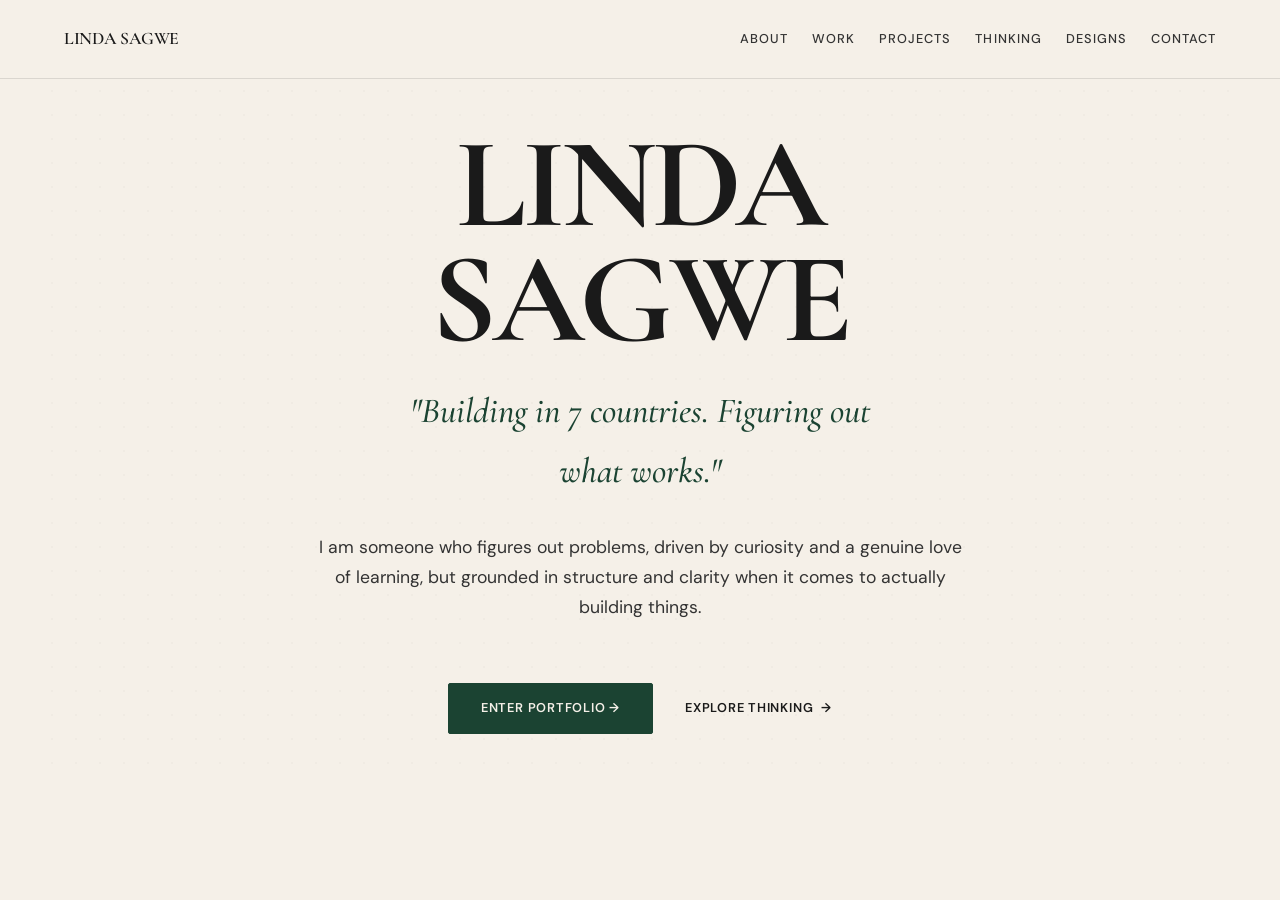
==== commit 6a60d3be: "design: elevate borders and typography across remaining pages" ====
--- a/index.html
+++ b/index.html
@@ -28,6 +28,7 @@
     }
 
     .hero-name {
+      font-family: var(--font-serif);
       font-size: clamp(3.5rem, 10vw, 8rem);
       font-weight: 700;
       line-height: 0.9;
--- a/styles.css
+++ b/styles.css
@@ -6,7 +6,7 @@
 :root {
   /* NYT Editorial Design System */
   --color-bg: #F5F0E8; /* Ink-on-paper off-white/cream background */
-  --color-bg-card: #FAF8F5; /* Crisp lighter cream paper card background */
+  --color-bg-card: #FFFFFF; /* Pure white card background */
   --color-text-primary: #1A1A1A; /* Near-black editorial ink text */
   --color-text-secondary: #333333; /* Dark gray body copy */
   --color-text-muted: #555555; /* Muted editorial text */
@@ -29,9 +29,9 @@
   --font-serif: 'Cormorant Garamond', 'Playfair Display', Georgia, serif;
   --font-sans: 'DM Sans', 'Inter', sans-serif;
   
-  /* Double Border Helper */
-  --border-double: 3px double var(--color-border);
-  --border-single: 1px solid var(--color-border);
+  /* Premium Border Helper */
+  --border-double: 1px solid rgba(26, 26, 26, 0.12);
+  --border-single: 1px solid rgba(26, 26, 26, 0.15);
   --border-subtle-style: 1px solid var(--color-border-subtle);
 
   /* Spacing Grid */
@@ -119,6 +119,11 @@
 
 body {
   background-color: var(--color-bg);
+  background-image: 
+    linear-gradient(rgba(26, 26, 26, 0.02) 1px, transparent 1px),
+    linear-gradient(90deg, rgba(26, 26, 26, 0.02) 1px, transparent 1px);
+  background-size: 40px 40px;
+  background-attachment: fixed;
   color: var(--color-text-primary);
   font-family: var(--font-sans);
   font-size: 16px;
@@ -1542,4 +1547,6 @@
   margin-bottom: var(--space-2);
 }
 
-
+.project-card:hover img {
+  filter: grayscale(0) !important;
+}
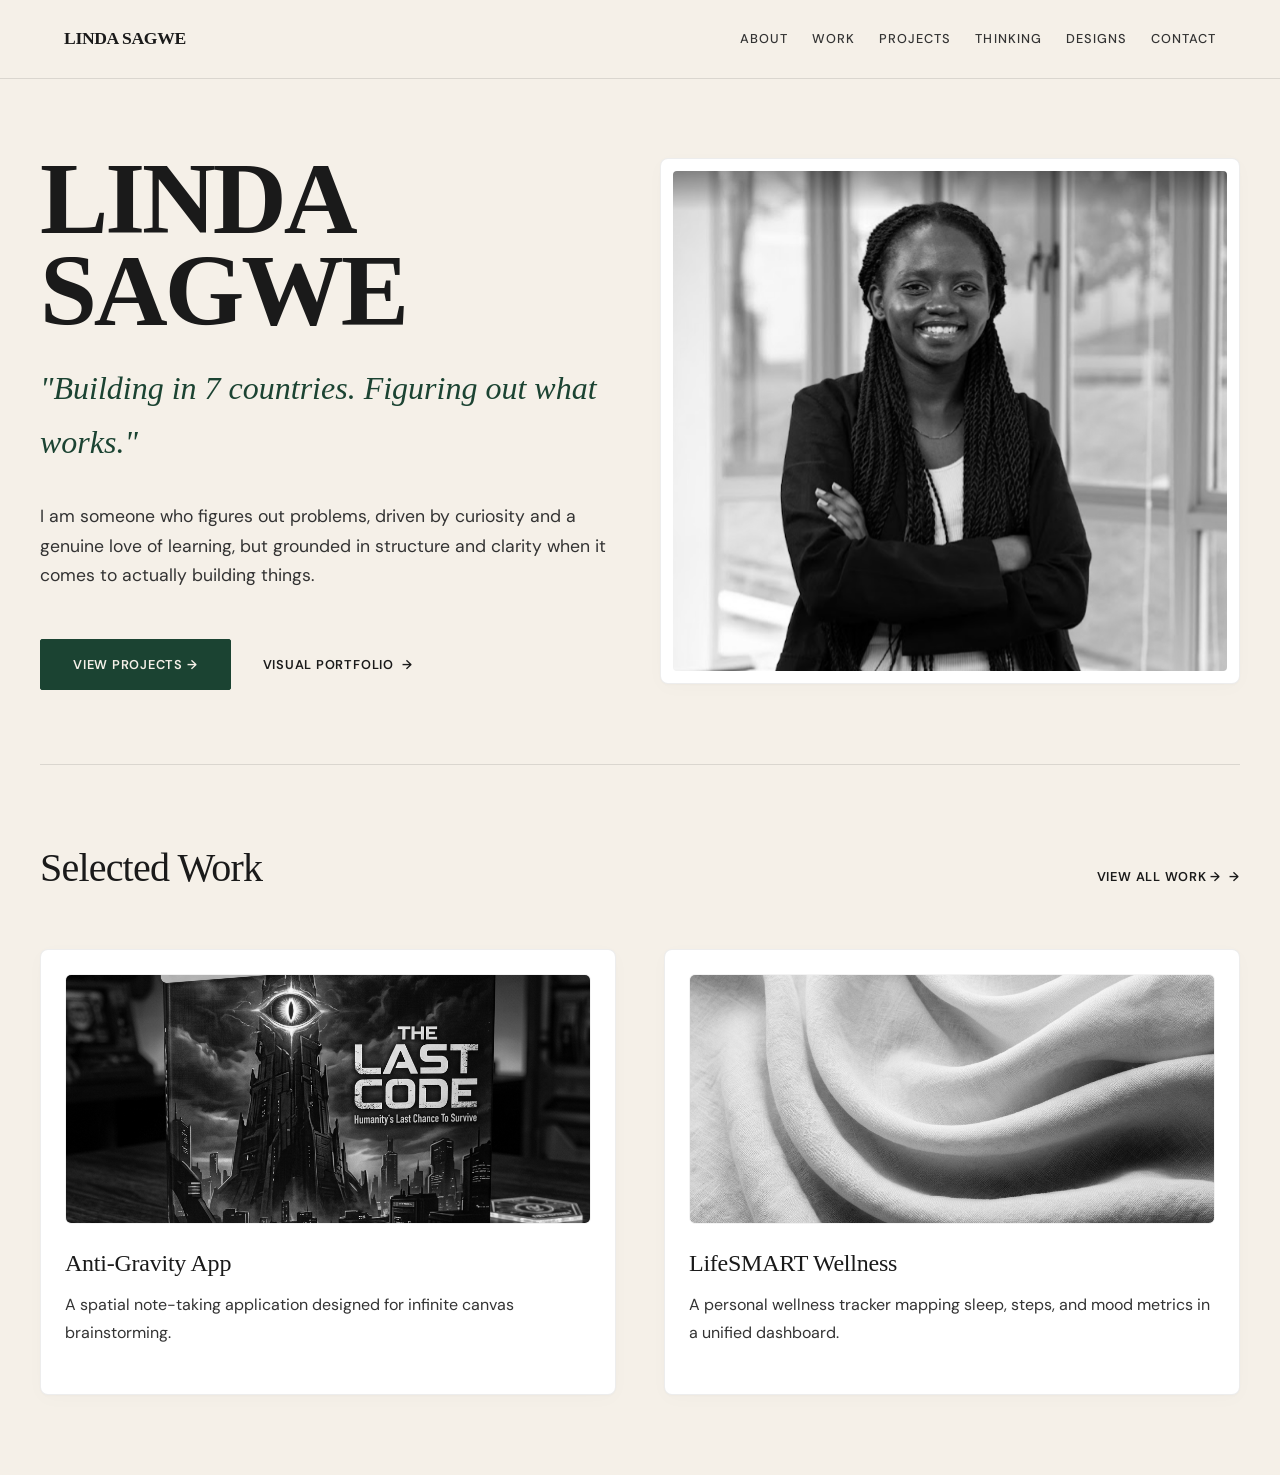
==== commit 914411a9: "design: restore visual homepage with split hero and selected work grid, update font to Times New Rom" ====
--- a/index.html
+++ b/index.html
@@ -15,21 +15,55 @@
   <!-- Styles -->
   <link rel="stylesheet" href="styles.css">
   <style>
-    /* Hero Fullscreen Specific Tweaks */
-    .hero-fullscreen {
-      display: flex;
-      flex-direction: column;
-      justify-content: center;
+    /* Visual Homepage Styles */
+    .hero-split {
+      display: grid;
+      grid-template-columns: 1fr 1fr;
+      gap: var(--space-8);
       align-items: center;
-      text-align: center;
       min-height: calc(85vh - 80px);
       padding: var(--space-6) 0;
       position: relative;
     }
 
+    @media (max-width: 900px) {
+      .hero-split {
+        grid-template-columns: 1fr;
+        text-align: center;
+      }
+    }
+
+    .hero-image-wrapper {
+      border: 1px solid rgba(26, 26, 26, 0.08);
+      padding: var(--space-2);
+      background-color: var(--color-bg-card);
+      border-radius: 8px;
+      box-shadow: 0 4px 20px rgba(26, 26, 26, 0.02), 0 1px 3px rgba(26, 26, 26, 0.02);
+      transform: rotate(2deg);
+      transition: transform 0.5s ease;
+    }
+
+    .hero-image-wrapper:hover {
+      transform: rotate(0deg);
+    }
+
+    .hero-image-wrapper img {
+      width: 100%;
+      height: 500px;
+      object-fit: cover;
+      object-position: center top;
+      filter: grayscale(1);
+      border-radius: 4px;
+      transition: filter 0.5s ease;
+    }
+
+    .hero-image-wrapper:hover img {
+      filter: grayscale(0);
+    }
+
     .hero-name {
       font-family: var(--font-serif);
-      font-size: clamp(3.5rem, 10vw, 8rem);
+      font-size: clamp(3.5rem, 8vw, 6.5rem);
       font-weight: 700;
       line-height: 0.9;
       letter-spacing: -0.03em;
@@ -40,11 +74,10 @@
 
     .hero-tagline-editorial {
       font-family: var(--font-serif);
-      font-size: clamp(1.4rem, 3.5vw, 2.2rem);
+      font-size: clamp(1.4rem, 3vw, 2rem);
       font-style: italic;
       color: var(--color-teal);
       margin-bottom: var(--space-5);
-      max-width: 30ch;
       font-weight: 500;
     }
 
@@ -63,18 +96,80 @@
       margin-top: var(--space-2);
     }
 
-    /* Paper Texture Animation */
-    .paper-texture {
-      position: absolute;
-      top: 0;
-      left: 0;
+    @media (max-width: 900px) {
+      .hero-links-editorial {
+        justify-content: center;
+      }
+    }
+
+    /* Selected Work Section */
+    .selected-work {
+      padding: var(--space-10) 0;
+      border-top: 1px solid rgba(26, 26, 26, 0.12);
+    }
+
+    .section-header {
+      margin-bottom: var(--space-6);
+      display: flex;
+      justify-content: space-between;
+      align-items: baseline;
+    }
+
+    .section-header h2 {
+      font-size: 2.5rem;
+    }
+
+    .work-grid {
+      display: grid;
+      grid-template-columns: 1fr 1fr;
+      gap: var(--space-6);
+    }
+
+    @media (max-width: 768px) {
+      .work-grid {
+        grid-template-columns: 1fr;
+      }
+    }
+
+    .work-card {
+      border: 1px solid rgba(26, 26, 26, 0.08);
+      background-color: var(--color-bg-card);
+      padding: var(--space-4);
+      border-radius: 8px;
+      box-shadow: 0 4px 20px rgba(26, 26, 26, 0.02), 0 1px 3px rgba(26, 26, 26, 0.02);
+      transition: all 0.45s cubic-bezier(0.16, 1, 0.3, 1);
+    }
+
+    .work-card:hover {
+      border-color: var(--color-teal);
+      box-shadow: 0 20px 38px rgba(27, 67, 50, 0.06);
+      transform: translateY(-5px);
+    }
+
+    .work-card-img {
+      width: 100%;
+      height: 250px;
+      overflow: hidden;
+      margin-bottom: var(--space-4);
+      border-radius: 6px;
+      border: 1px solid rgba(26, 26, 26, 0.05);
+    }
+
+    .work-card-img img {
       width: 100%;
       height: 100%;
-      background-image: radial-gradient(var(--color-border-subtle) 1px, transparent 1px);
-      background-size: 24px 24px;
-      opacity: 0.15;
-      pointer-events: none;
-      z-index: 0;
+      object-fit: cover;
+      filter: grayscale(1);
+      transition: filter 0.3s ease;
+    }
+
+    .work-card:hover .work-card-img img {
+      filter: grayscale(0);
+    }
+
+    .work-card h3 {
+      font-size: 1.5rem;
+      margin-bottom: var(--space-2);
     }
   </style>
 </head>
@@ -96,19 +191,51 @@
 
     <div class="page-container" id="page-container">
       <main class="page-content" id="page-content">
-        <section class="container hero-fullscreen">
-          <div class="paper-texture"></div>
+        
+        <!-- Visual Split Hero -->
+        <section class="container hero-split">
+          <div class="hero-text">
+            <h1 class="hero-name reveal-word-by-word">LINDA SAGWE</h1>
+            <p class="hero-tagline-editorial reveal-line">"Building in 7 countries. Figuring out what works."</p>
+            <p class="hero-desc-editorial reveal">
+              I am someone who figures out problems, driven by curiosity and a genuine love of learning, but grounded in structure and clarity when it comes to actually building things.
+            </p>
+            <div class="hero-links-editorial reveal">
+              <a href="projects.html" class="btn btn-teal">View Projects →</a>
+              <a href="designs.html" class="btn btn-ghost">Visual Portfolio</a>
+            </div>
+          </div>
           
-          <h1 class="hero-name reveal-word-by-word">LINDA SAGWE</h1>
-          <p class="hero-tagline-editorial reveal-line">"Building in 7 countries. Figuring out what works."</p>
-          <p class="hero-desc-editorial reveal">
-            I am someone who figures out problems, driven by curiosity and a genuine love of learning, but grounded in structure and clarity when it comes to actually building things.
-          </p>
-          <div class="hero-links-editorial reveal">
-            <a href="work.html" class="btn btn-teal">Enter Portfolio →</a>
-            <a href="thinking.html" class="btn btn-ghost">Explore Thinking</a>
+          <div class="hero-image-wrapper reveal">
+            <img src="assets/hero-photo.png" alt="Linda Sagwe Portrait">
           </div>
         </section>
+
+        <!-- Selected Work Visual Grid -->
+        <section class="container selected-work reveal">
+          <div class="section-header">
+            <h2>Selected Work</h2>
+            <a href="projects.html" class="btn btn-ghost">View All Work →</a>
+          </div>
+          <div class="work-grid">
+            <a href="projects.html" class="work-card">
+              <div class="work-card-img">
+                <img src="assets/Professional Designs/last_code_hero_final.png" alt="Anti-Gravity App">
+              </div>
+              <h3>Anti-Gravity App</h3>
+              <p class="project-desc-short" style="color: var(--color-text-secondary);">A spatial note-taking application designed for infinite canvas brainstorming.</p>
+            </a>
+            
+            <a href="projects.html" class="work-card">
+              <div class="work-card-img">
+                <img src="assets/project-2.png" alt="LifeSMART Wellness">
+              </div>
+              <h3>LifeSMART Wellness</h3>
+              <p class="project-desc-short" style="color: var(--color-text-secondary);">A personal wellness tracker mapping sleep, steps, and mood metrics in a unified dashboard.</p>
+            </a>
+          </div>
+        </section>
+
       </main>
     </div>
   </div>
--- a/styles.css
+++ b/styles.css
@@ -26,7 +26,7 @@
   --color-terracotta-light: rgba(193, 68, 14, 0.06);
   
   /* Typography System */
-  --font-serif: 'Cormorant Garamond', 'Playfair Display', Georgia, serif;
+  --font-serif: 'Times New Roman', Times, serif;
   --font-sans: 'DM Sans', 'Inter', sans-serif;
   
   /* Premium Border Helper */
